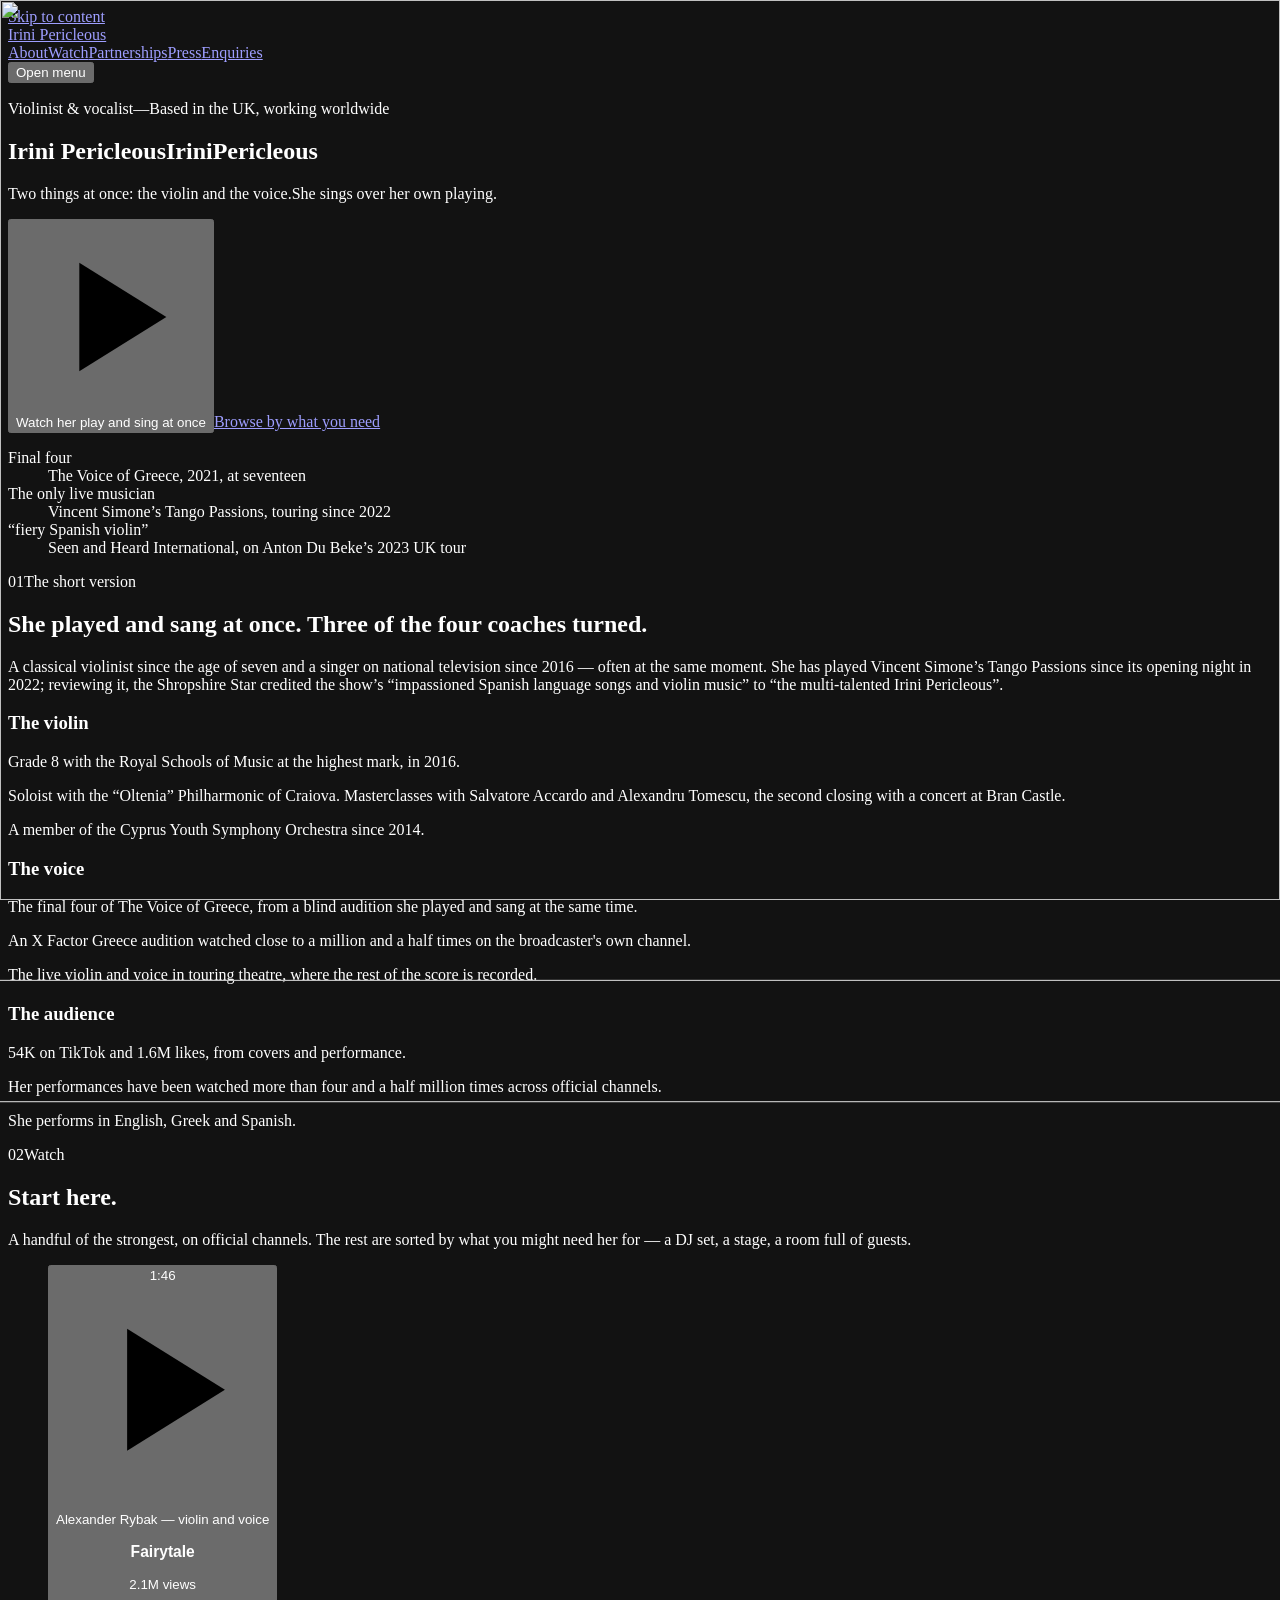
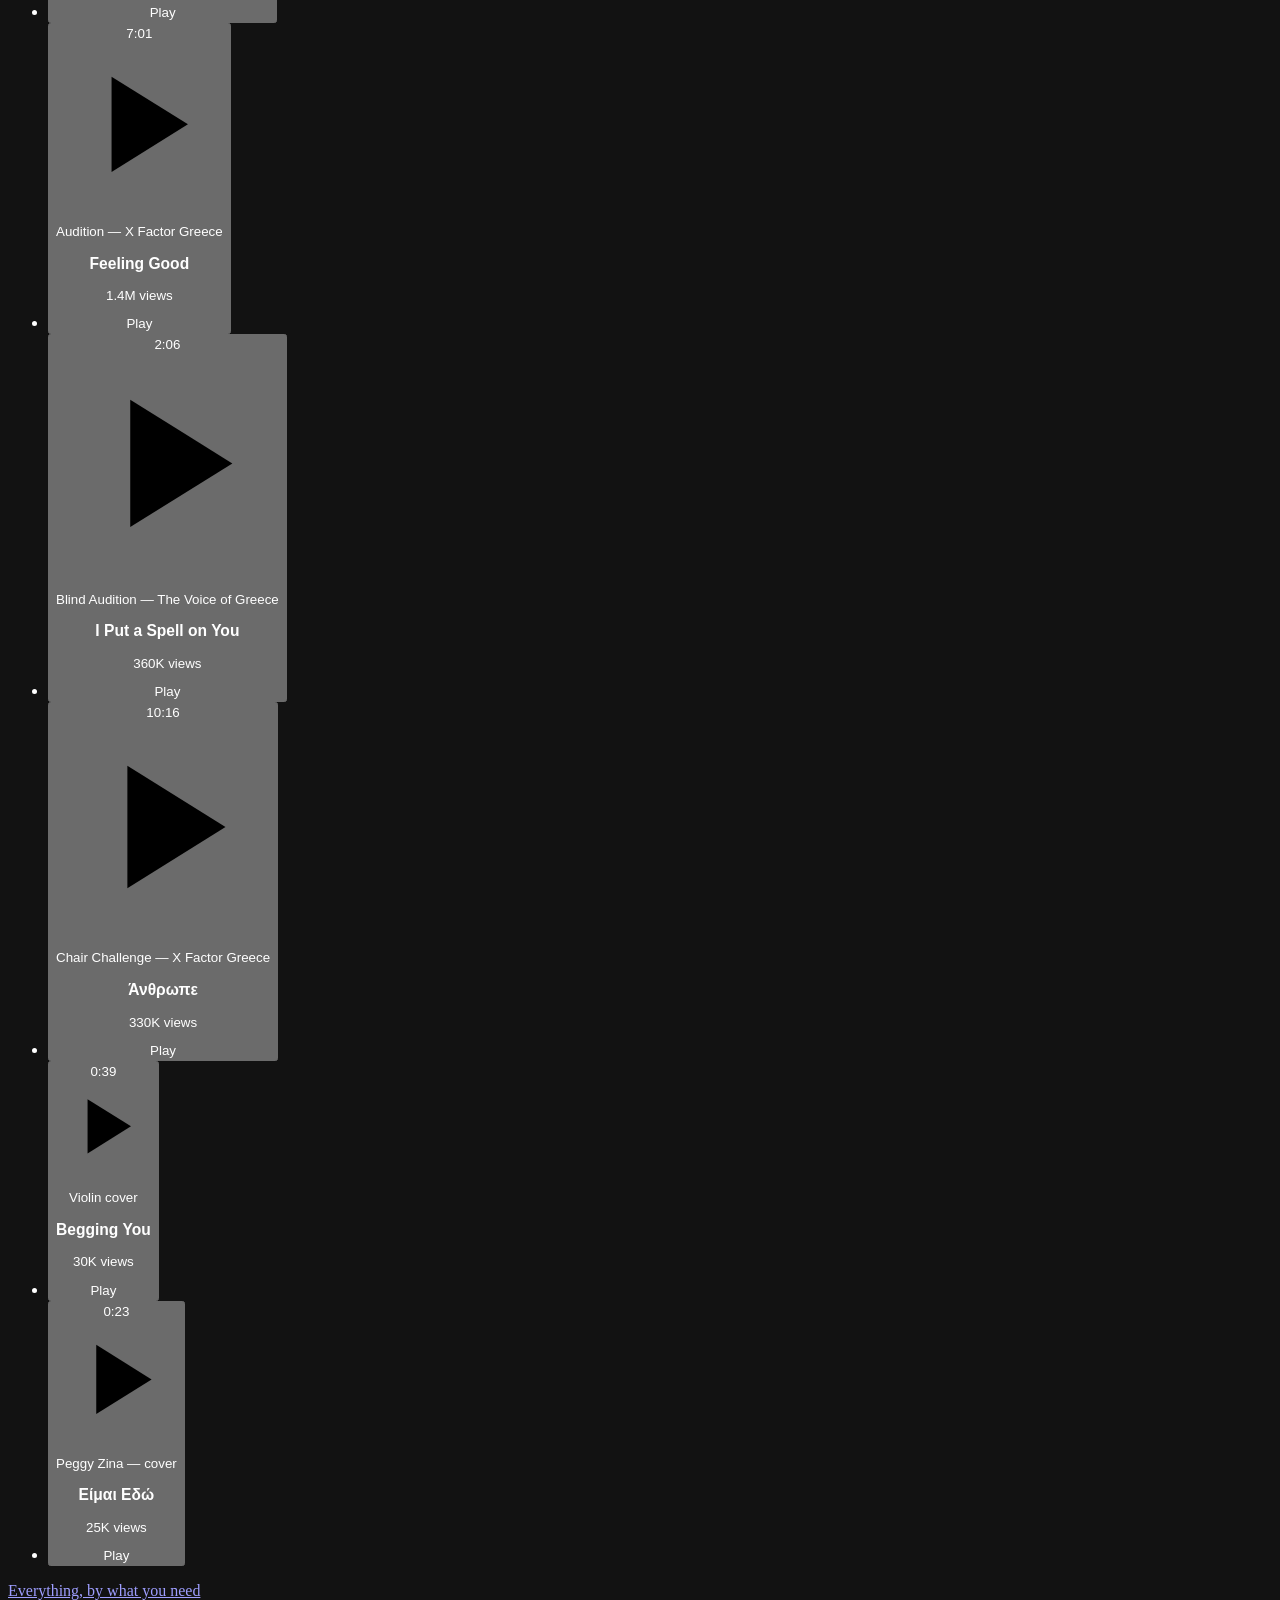
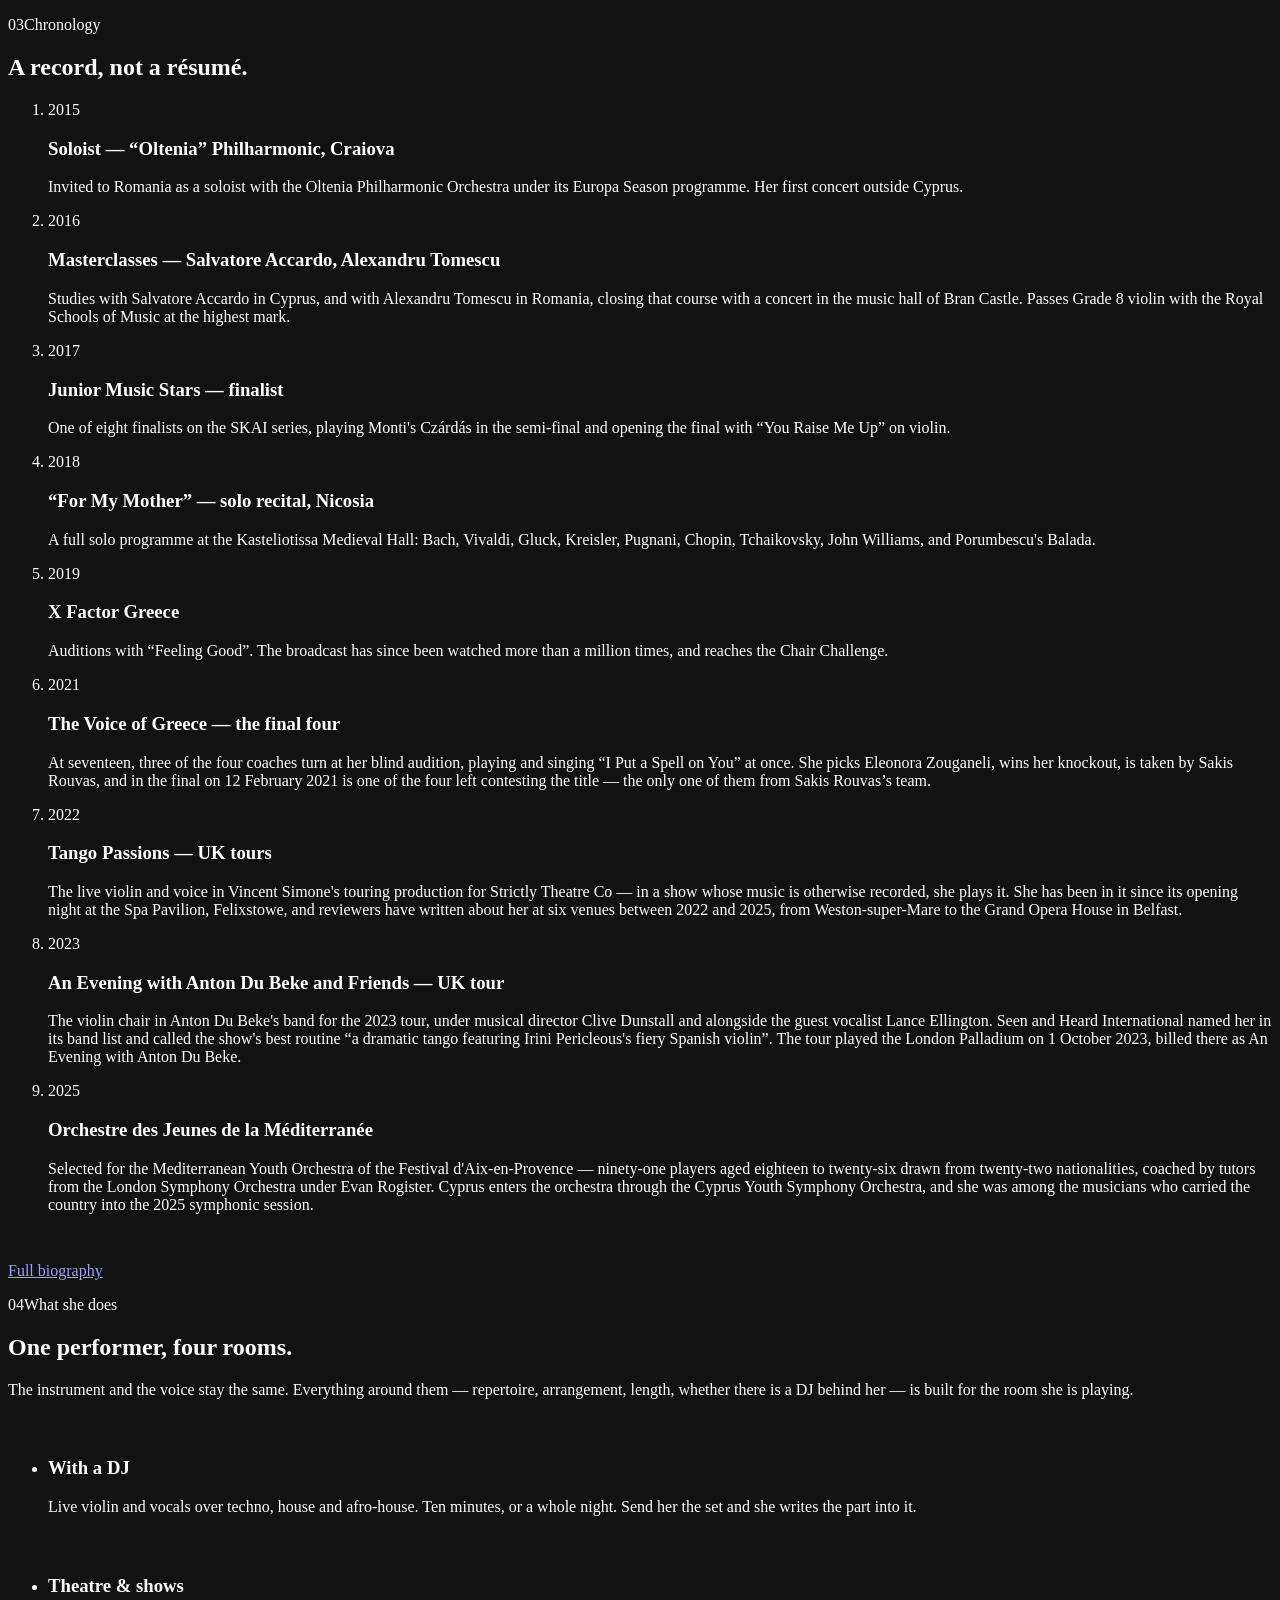
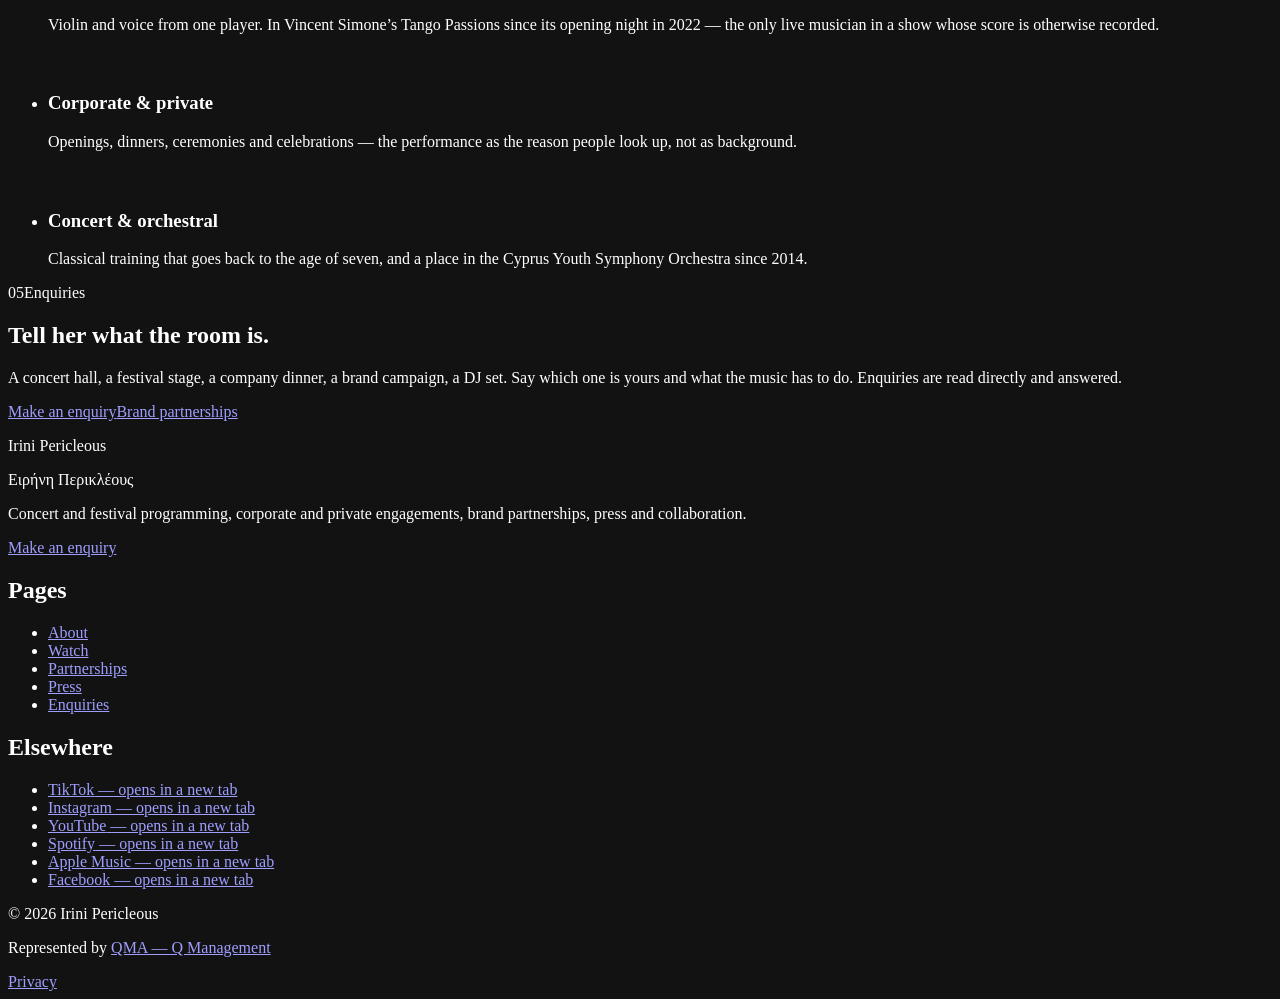
==== index.html @ a1aaa0e5 "Design pass, phase one: measure, contrast, tracking, CTA Taken from an analysis of giuliacello.com —" ====
<!DOCTYPE html><html lang="en" class="bodoni_moda_b104772c-module__TjoZVa__variable noto_serif_display_2ca1dd5f-module___fcEmG__variable inter_tight_18f05c97-module__JbQZ1a__variable no-js"><head><meta charSet="utf-8"/><meta name="viewport" content="width=device-width, initial-scale=1"/><link rel="preload" href="/irini-site/_next/static/media/8efc8f1d3487cb3e-s.p.0cdipm-rdm5tz.woff2" as="font" crossorigin="" type="font/woff2"/><link rel="preload" href="/irini-site/_next/static/media/ab57efd000576a30-s.p.3fofz6dws3mg0.woff2" as="font" crossorigin="" type="font/woff2"/><link rel="preload" href="/irini-site/_next/static/media/c21a2eca08f35f4a-s.p.3y6ss_-mpz4a6.woff2" as="font" crossorigin="" type="font/woff2"/><link rel="preload" href="/irini-site/_next/static/media/f6752bd2263820da-s.p.3hqxvms4e79hg.woff2" as="font" crossorigin="" type="font/woff2"/><link rel="preload" as="image" href="/irini-site/stills/o7j2KUuazk4-lg.webp"/><link rel="stylesheet" href="/irini-site/_next/static/chunks/0ohpjm70owko4.css" data-precedence="next"/><link rel="preload" as="script" fetchPriority="low" href="/irini-site/_next/static/chunks/3s6nzrbk-8mnv.js"/><script src="/irini-site/_next/static/chunks/2mmpezlrfmbu5.js" async=""></script><script src="/irini-site/_next/static/chunks/1j_9b-l0n6u-t.js" async=""></script><script src="/irini-site/_next/static/chunks/12xr0l0glc5x8.js" async=""></script><script src="/irini-site/_next/static/chunks/turbopack-01ugani0lwb0j.js" async=""></script><script src="/irini-site/_next/static/chunks/1ln9_-dkt3232.js" async=""></script><script src="/irini-site/_next/static/chunks/3fntmmi971322.js" async=""></script><script src="/irini-site/_next/static/chunks/0ghr82orhpsv7.js" async=""></script><meta name="theme-color" content="#0c0b0a"/><meta name="color-scheme" content="dark"/><title>Irini Pericleous — Violinist and vocalist</title><meta name="description" content="Cypriot violinist and vocalist, based in the UK. She plays and sings at the same time: three of the four coaches turned on it at The Voice of Greece. Since 2022, the only live musician in Vincent Simone’s Tango Passions, a show whose score is otherwise recorded."/><meta name="application-name" content="Irini Pericleous"/><meta name="author" content="Irini Pericleous"/><meta name="keywords" content="Irini Pericleous,Ειρήνη Περικλέους,Eirini Pericleous,Irini Perikleous,violinist,singer,Cyprus,The Voice of Greece,crossover violinist,booking"/><meta name="creator" content="Irini Pericleous"/><meta name="robots" content="noindex, nofollow, nocache"/><link rel="canonical" href="https://andy-arrow.github.io/irini-site/"/><meta name="format-detection" content="telephone=no, address=no, email=no"/><meta property="og:title" content="Irini Pericleous — Violinist and vocalist"/><meta property="og:description" content="Cypriot violinist and vocalist, based in the UK. She plays and sings at the same time: three of the four coaches turned on it at The Voice of Greece. Since 2022, the only live musician in Vincent Simone’s Tango Passions, a show whose score is otherwise recorded."/><meta property="og:url" content="https://andy-arrow.github.io/irini-site/"/><meta property="og:site_name" content="Irini Pericleous"/><meta property="og:locale" content="en_GB"/><meta property="og:image" content="https://andy-arrow.github.io/irini-site/opengraph-image?03de4440b838c66b"/><meta property="og:image:type" content="image/png"/><meta property="og:image:width" content="1200"/><meta property="og:image:height" content="630"/><meta property="og:image:alt" content="Irini Pericleous — violinist and vocalist"/><meta property="og:type" content="profile"/><meta name="twitter:card" content="summary_large_image"/><meta name="twitter:title" content="Irini Pericleous — Violinist and vocalist"/><meta name="twitter:description" content="Cypriot violinist and vocalist, based in the UK. She plays and sings at the same time: three of the four coaches turned on it at The Voice of Greece. Since 2022, the only live musician in Vincent Simone’s Tango Passions, a show whose score is otherwise recorded."/><meta name="twitter:image" content="https://andy-arrow.github.io/irini-site/opengraph-image?03de4440b838c66b"/><meta name="twitter:image:alt" content="Irini Pericleous — violinist and vocalist"/><meta name="twitter:image:type" content="image/png"/><meta name="twitter:image:width" content="1200"/><meta name="twitter:image:height" content="630"/><link rel="icon" href="/irini-site/icon" type="image/png" sizes="64x64"/><meta name="next-size-adjust" content=""/><link rel="preconnect" href="https://i.ytimg.com"/><link rel="dns-prefetch" href="https://www.youtube-nocookie.com"/><script>document.documentElement.classList.remove('no-js')</script><script src="/irini-site/_next/static/chunks/0cz1d0mv5g_q7.js" noModule=""></script></head><body><div hidden=""><!--$--><!--/$--></div><a class="skip-link" href="#main">Skip to content</a><header class="fixed inset-x-0 top-0 z-50 transition-colors duration-500 bg-transparent" style="border-bottom:1px solid transparent"><div class="shell flex h-[4.5rem] items-center justify-between gap-6 md:h-[5.25rem]"><a class="tap link-draw shrink-0 text-[0.9375rem] font-medium tracking-[0.2em] uppercase md:text-base" aria-label="Irini Pericleous — home" href="/irini-site/">Irini Pericleous</a><nav aria-label="Primary" class="hidden items-center gap-9 lg:flex"><a class="link-draw meta transition-colors duration-300 hover:text-[var(--color-bone)] " href="/irini-site/about/">About</a><a class="link-draw meta transition-colors duration-300 hover:text-[var(--color-bone)] " href="/irini-site/watch/">Watch</a><a class="link-draw meta transition-colors duration-300 hover:text-[var(--color-bone)] " href="/irini-site/partnerships/">Partnerships</a><a class="link-draw meta transition-colors duration-300 hover:text-[var(--color-bone)] " href="/irini-site/press/">Press</a><a class="btn btn-primary !min-h-[2.75rem] !py-3" href="/irini-site/enquiries/">Enquiries</a></nav><button type="button" aria-expanded="false" aria-controls="mobile-menu" class="relative z-50 -mr-2 flex h-12 w-12 items-center justify-center lg:hidden"><span class="sr-only">Open menu</span><span aria-hidden="true" class="relative block h-3 w-6"><span class="absolute left-0 block h-px w-full bg-[var(--color-bone)] transition-all duration-400" style="top:0;transform:none"></span><span class="absolute left-0 block h-px w-full bg-[var(--color-bone)] transition-all duration-400" style="bottom:0;transform:none"></span></span></button></div><div id="mobile-menu" hidden="" class="fixed inset-0 top-0 z-40 flex flex-col bg-[var(--color-ink)] lg:hidden"><div class="h-[4.5rem] shrink-0"></div><nav aria-label="Primary" class="shell flex-1 overflow-y-auto overscroll-contain pb-10"><ul><li style="border-top:1px solid var(--rule)"><a class="group flex items-baseline gap-4 py-5" href="/irini-site/about/"><span class="meta tnum w-6 shrink-0">01</span><span class="flex-1"><span class="display display-md block">About</span><span class="meta mt-1.5 block normal-case tracking-[0.05em]">Biography and chronology</span></span></a></li><li style="border-top:1px solid var(--rule)"><a class="group flex items-baseline gap-4 py-5" href="/irini-site/watch/"><span class="meta tnum w-6 shrink-0">02</span><span class="flex-1"><span class="display display-md block">Watch</span><span class="meta mt-1.5 block normal-case tracking-[0.05em]">Performances, by what you need</span></span></a></li><li style="border-top:1px solid var(--rule)"><a class="group flex items-baseline gap-4 py-5" href="/irini-site/partnerships/"><span class="meta tnum w-6 shrink-0">03</span><span class="flex-1"><span class="display display-md block">Partnerships</span><span class="meta mt-1.5 block normal-case tracking-[0.05em]">Brands and campaigns</span></span></a></li><li style="border-top:1px solid var(--rule)"><a class="group flex items-baseline gap-4 py-5" href="/irini-site/press/"><span class="meta tnum w-6 shrink-0">04</span><span class="flex-1"><span class="display display-md block">Press</span><span class="meta mt-1.5 block normal-case tracking-[0.05em]">Press kit and biographies</span></span></a></li></ul><a class="btn btn-primary mt-9 w-full" href="/irini-site/enquiries/">Enquiries</a></nav></div></header><main id="main" class="relative z-[2]"><section class="relative flex min-h-[88svh] flex-col overflow-hidden pt-28 pb-10 md:min-h-[96svh] md:pt-32 md:pb-14"><div aria-hidden="true" class="absolute inset-0"><div class="absolute inset-0"><img alt="" decoding="async" data-nimg="fill" class="object-cover" style="position:absolute;height:100%;width:100%;left:0;top:0;right:0;bottom:0;object-position:68% 34%;color:transparent;transform:scale(1.18)" src="/irini-site/stills/o7j2KUuazk4-lg.webp"/></div><span class="absolute inset-0 bg-[linear-gradient(to_top,var(--color-ink)_2%,rgba(12,11,10,.72)_38%,rgba(12,11,10,.55)_100%)]"></span><span class="absolute inset-0 bg-[radial-gradient(120%_80%_at_20%_10%,rgba(140,34,51,.28)_0%,transparent_60%)]"></span></div><div class="shell relative"><p class="meta enter flex flex-col gap-y-1 xs:flex-row xs:items-baseline xs:gap-x-3 xs:gap-y-0" style="--d:80ms"><span>Violinist &amp; vocalist</span><span aria-hidden="true" class="hidden xs:inline">—</span><span>Based in the UK, working worldwide</span></p></div><div class="shell relative mt-auto pt-16 md:pt-20"><h1 class="display display-xl"><span class="sr-only">Irini Pericleous</span><span aria-hidden="true" class="block overflow-hidden"><span class="wipe" style="--d:180ms">Irini</span></span><span aria-hidden="true" class="block overflow-hidden"><span class="wipe" style="--d:300ms">Pericleous</span></span></h1><p class="lede enter mt-10 max-w-[32rem] text-[var(--color-bone)] md:mt-11" style="--d:620ms"><span class="block text-balance">Two things at once: the violin and the voice.</span><span class="block text-balance">She sings over her own playing.</span></p><div class="enter mt-9 flex flex-col gap-3 sm:flex-row sm:items-center md:mt-11" style="--d:740ms"><button type="button" class="btn btn-primary"><svg viewBox="0 0 24 24" aria-hidden="true" class="h-3 w-3 fill-current"><path d="M8 5.14v13.72L19 12z"></path></svg>Watch her play and sing at once</button><a class="btn btn-ghost" href="/irini-site/watch/">Browse by what you need</a></div><div class="enter mt-14 md:mt-20" style="--d:880ms"><span aria-hidden="true" class="rule-anim block h-px w-full bg-[var(--rule-strong)]" style="--d:900ms"></span><dl class="mt-5 grid grid-cols-1 gap-x-10 gap-y-4 sm:grid-cols-3"><div class="flex items-baseline gap-3 sm:block"><dt class="text-[0.9375rem] font-medium text-[var(--color-bone)] sm:text-base">Final four</dt><dd class="meta sm:mt-1.5">The Voice of Greece, 2021, at seventeen</dd></div><div class="flex items-baseline gap-3 sm:block"><dt class="text-[0.9375rem] font-medium text-[var(--color-bone)] sm:text-base">The only live musician</dt><dd class="meta sm:mt-1.5">Vincent Simone’s Tango Passions, touring since 2022</dd></div><div class="flex items-baseline gap-3 sm:block"><dt class="text-[0.9375rem] font-medium text-[var(--color-bone)] sm:text-base">“fiery Spanish violin”</dt><dd class="meta sm:mt-1.5">Seen and Heard International, on Anton Du Beke’s 2023 UK tour</dd></div></dl></div></div></section><section id="who" class="section rule-top " aria-labelledby="who-heading"><div class="shell"><div class="rail"><div class="mb-8 flex items-baseline gap-4 lg:sticky lg:top-32 lg:mb-0 lg:h-fit lg:flex-col lg:items-start lg:gap-3" data-reveal="true"><span class="meta tnum">01</span><span class="meta meta-bright">The short version</span></div><div class="min-w-0"><h2 id="who-heading" class="display display-lg max-w-[22ch]" data-reveal="true">She played and sang at once. Three of the four coaches turned.</h2><p class="lede mt-9 md:mt-11" data-reveal="true" style="--d:80ms">A classical violinist since the age of seven and a singer on national television since 2016 — often at the same moment. She has played Vincent Simone’s Tango Passions since its opening night in 2022; reviewing it, the Shropshire Star credited the show’s “impassioned Spanish language songs and violin music” to “the multi-talented Irini Pericleous”.</p><div class="mt-16 grid gap-12 md:mt-20 md:grid-cols-3 md:gap-10"><div data-reveal="true" style="--d:0ms"><h3 class="meta meta-bright pb-4" style="border-bottom:1px solid var(--rule)">The violin</h3><div class="prose-body mt-5 space-y-4 text-[0.9375rem]"><p>Grade 8 with the Royal Schools of Music at the highest mark, in 2016.</p><p>Soloist with the “Oltenia” Philharmonic of Craiova. Masterclasses with Salvatore Accardo and Alexandru Tomescu, the second closing with a concert at Bran Castle.</p><p>A member of the Cyprus Youth Symphony Orchestra since 2014.</p></div></div><div data-reveal="true" style="--d:110ms"><h3 class="meta meta-bright pb-4" style="border-bottom:1px solid var(--rule)">The voice</h3><div class="prose-body mt-5 space-y-4 text-[0.9375rem]"><p>The final four of The Voice of Greece, from a blind audition she played and sang at the same time.</p><p>An X Factor Greece audition watched close to a million and a half times on the broadcaster&#x27;s own channel.</p><p>The live violin and voice in touring theatre, where the rest of the score is recorded.</p></div></div><div data-reveal="true" style="--d:220ms"><h3 class="meta meta-bright pb-4" style="border-bottom:1px solid var(--rule)">The audience</h3><div class="prose-body mt-5 space-y-4 text-[0.9375rem]"><p>54K on TikTok and 1.6M likes, from covers and performance.</p><p>Her performances have been watched more than four and a half million times across official channels.</p><p>She performs in English, Greek and Spanish.</p></div></div></div></div></div></div></section><section id="watch" class="section rule-top " aria-labelledby="watch-heading"><div class="shell"><div class="rail"><div class="mb-8 flex items-baseline gap-4 lg:sticky lg:top-32 lg:mb-0 lg:h-fit lg:flex-col lg:items-start lg:gap-3" data-reveal="true"><span class="meta tnum">02</span><span class="meta meta-bright">Watch</span></div><div class="min-w-0"><h2 id="watch-heading" class="display display-lg max-w-[16ch]" data-reveal="true">Start here.</h2><p class="lede mt-9 md:mt-11" data-reveal="true">A handful of the strongest, on official channels. The rest are sorted by what you might need her for — a DJ set, a stage, a room full of guests.</p></div></div><div class="mt-12 md:mt-16"><ul class="grid grid-cols-2 gap-x-3 gap-y-8 sm:grid-cols-2 md:gap-x-5 lg:grid-cols-3 2xl:grid-cols-4"><li class="" data-reveal="true" style="--d:0ms"><button type="button" class="group block w-full text-left"><div class="relative aspect-video w-full overflow-hidden bg-[var(--color-ink-raised)]" style="border:1px solid var(--rule)"><img alt="" loading="lazy" decoding="async" data-nimg="fill" class="object-cover transition-transform duration-[900ms] ease-[var(--ease-out-expo)] group-hover:scale-[1.04]" style="position:absolute;height:100%;width:100%;left:0;top:0;right:0;bottom:0;color:transparent" src="/irini-site/stills/80NtgOtpzuQ-sm.webp"/><span aria-hidden="true" class="absolute inset-0 bg-[linear-gradient(to_top,rgba(12,11,10,.6)_0%,rgba(12,11,10,0)_45%)] transition-opacity duration-700 group-hover:opacity-70"></span><span aria-hidden="true" class="meta tnum absolute bottom-2 right-2.5 !text-[var(--color-bone)] opacity-75">1:46</span><span aria-hidden="true" class="absolute left-1/2 top-1/2 flex -translate-x-1/2 -translate-y-1/2 items-center justify-center rounded-full border border-[color-mix(in_oklab,var(--color-bone)_50%,transparent)] backdrop-blur-[2px] opacity-0 transition-all duration-500 ease-[var(--ease-out-expo)] group-hover:opacity-100 group-focus-visible:opacity-100 group-hover:bg-[var(--color-bone)] h-12 w-12"><svg viewBox="0 0 24 24" class="ml-[0.15em] fill-[var(--color-bone)] transition-colors duration-500 group-hover:fill-[var(--color-ink)] h-3.5 w-3.5"><path d="M8 5.14v13.72L19 12z"></path></svg></span></div><p class="meta mt-3 truncate">Alexander Rybak — violin and voice</p><h3 class="display mt-1.5 text-[1.0625rem] leading-tight">Fairytale</h3><p class="meta mt-1.5">2.1M<!-- --> views</p><span class="sr-only">Play</span></button></li><li class="col-span-2" data-reveal="true" style="--d:70ms"><button type="button" class="group block w-full text-left"><div class="relative aspect-video w-full overflow-hidden bg-[var(--color-ink-raised)]" style="border:1px solid var(--rule)"><img alt="" loading="lazy" decoding="async" data-nimg="fill" class="object-cover transition-transform duration-[900ms] ease-[var(--ease-out-expo)] group-hover:scale-[1.04]" style="position:absolute;height:100%;width:100%;left:0;top:0;right:0;bottom:0;color:transparent" src="/irini-site/stills/o7j2KUuazk4-lg.webp"/><span aria-hidden="true" class="absolute inset-0 bg-[linear-gradient(to_top,rgba(12,11,10,.6)_0%,rgba(12,11,10,0)_45%)] transition-opacity duration-700 group-hover:opacity-70"></span><span aria-hidden="true" class="meta tnum absolute bottom-2 right-2.5 !text-[var(--color-bone)] opacity-75">7:01</span><span aria-hidden="true" class="absolute left-1/2 top-1/2 flex -translate-x-1/2 -translate-y-1/2 items-center justify-center rounded-full border border-[color-mix(in_oklab,var(--color-bone)_50%,transparent)] backdrop-blur-[2px] opacity-0 transition-all duration-500 ease-[var(--ease-out-expo)] group-hover:opacity-100 group-focus-visible:opacity-100 group-hover:bg-[var(--color-bone)] h-16 w-16"><svg viewBox="0 0 24 24" class="ml-[0.15em] fill-[var(--color-bone)] transition-colors duration-500 group-hover:fill-[var(--color-ink)] h-5 w-5"><path d="M8 5.14v13.72L19 12z"></path></svg></span></div><p class="meta mt-3 truncate">Audition — X Factor Greece</p><h3 class="display mt-1.5 display-md">Feeling Good</h3><p class="meta mt-1.5">1.4M<!-- --> views</p><span class="sr-only">Play</span></button></li><li class="" data-reveal="true" style="--d:140ms"><button type="button" class="group block w-full text-left"><div class="relative aspect-video w-full overflow-hidden bg-[var(--color-ink-raised)]" style="border:1px solid var(--rule)"><img alt="" loading="lazy" decoding="async" data-nimg="fill" class="object-cover transition-transform duration-[900ms] ease-[var(--ease-out-expo)] group-hover:scale-[1.04]" style="position:absolute;height:100%;width:100%;left:0;top:0;right:0;bottom:0;color:transparent" src="/irini-site/stills/MWvwTp9tjKk-sm.webp"/><span aria-hidden="true" class="absolute inset-0 bg-[linear-gradient(to_top,rgba(12,11,10,.6)_0%,rgba(12,11,10,0)_45%)] transition-opacity duration-700 group-hover:opacity-70"></span><span aria-hidden="true" class="meta tnum absolute bottom-2 right-2.5 !text-[var(--color-bone)] opacity-75">2:06</span><span aria-hidden="true" class="absolute left-1/2 top-1/2 flex -translate-x-1/2 -translate-y-1/2 items-center justify-center rounded-full border border-[color-mix(in_oklab,var(--color-bone)_50%,transparent)] backdrop-blur-[2px] opacity-0 transition-all duration-500 ease-[var(--ease-out-expo)] group-hover:opacity-100 group-focus-visible:opacity-100 group-hover:bg-[var(--color-bone)] h-12 w-12"><svg viewBox="0 0 24 24" class="ml-[0.15em] fill-[var(--color-bone)] transition-colors duration-500 group-hover:fill-[var(--color-ink)] h-3.5 w-3.5"><path d="M8 5.14v13.72L19 12z"></path></svg></span></div><p class="meta mt-3 truncate">Blind Audition — The Voice of Greece</p><h3 class="display mt-1.5 text-[1.0625rem] leading-tight">I Put a Spell on You</h3><p class="meta mt-1.5">360K<!-- --> views</p><span class="sr-only">Play</span></button></li><li class="" data-reveal="true" style="--d:210ms"><button type="button" class="group block w-full text-left"><div class="relative aspect-video w-full overflow-hidden bg-[var(--color-ink-raised)]" style="border:1px solid var(--rule)"><img alt="" loading="lazy" decoding="async" data-nimg="fill" class="object-cover transition-transform duration-[900ms] ease-[var(--ease-out-expo)] group-hover:scale-[1.04]" style="position:absolute;height:100%;width:100%;left:0;top:0;right:0;bottom:0;color:transparent" src="/irini-site/stills/YZIVDQckf8U-sm.webp"/><span aria-hidden="true" class="absolute inset-0 bg-[linear-gradient(to_top,rgba(12,11,10,.6)_0%,rgba(12,11,10,0)_45%)] transition-opacity duration-700 group-hover:opacity-70"></span><span aria-hidden="true" class="meta tnum absolute bottom-2 right-2.5 !text-[var(--color-bone)] opacity-75">10:16</span><span aria-hidden="true" class="absolute left-1/2 top-1/2 flex -translate-x-1/2 -translate-y-1/2 items-center justify-center rounded-full border border-[color-mix(in_oklab,var(--color-bone)_50%,transparent)] backdrop-blur-[2px] opacity-0 transition-all duration-500 ease-[var(--ease-out-expo)] group-hover:opacity-100 group-focus-visible:opacity-100 group-hover:bg-[var(--color-bone)] h-12 w-12"><svg viewBox="0 0 24 24" class="ml-[0.15em] fill-[var(--color-bone)] transition-colors duration-500 group-hover:fill-[var(--color-ink)] h-3.5 w-3.5"><path d="M8 5.14v13.72L19 12z"></path></svg></span></div><p class="meta mt-3 truncate">Chair Challenge — X Factor Greece</p><h3 class="display mt-1.5 text-[1.0625rem] leading-tight" lang="el">Άνθρωπε</h3><p class="meta mt-1.5">330K<!-- --> views</p><span class="sr-only">Play</span></button></li><li class="" data-reveal="true" style="--d:0ms"><button type="button" class="group block w-full text-left"><div class="relative aspect-video w-full overflow-hidden bg-[var(--color-ink-raised)]" style="border:1px solid var(--rule)"><img alt="" loading="lazy" decoding="async" data-nimg="fill" class="object-cover transition-transform duration-[900ms] ease-[var(--ease-out-expo)] group-hover:scale-[1.04]" style="position:absolute;height:100%;width:100%;left:0;top:0;right:0;bottom:0;color:transparent" src="/irini-site/stills/dsOjGFArigw-sm.webp"/><span aria-hidden="true" class="absolute inset-0 bg-[linear-gradient(to_top,rgba(12,11,10,.6)_0%,rgba(12,11,10,0)_45%)] transition-opacity duration-700 group-hover:opacity-70"></span><span aria-hidden="true" class="meta tnum absolute bottom-2 right-2.5 !text-[var(--color-bone)] opacity-75">0:39</span><span aria-hidden="true" class="absolute left-1/2 top-1/2 flex -translate-x-1/2 -translate-y-1/2 items-center justify-center rounded-full border border-[color-mix(in_oklab,var(--color-bone)_50%,transparent)] backdrop-blur-[2px] opacity-0 transition-all duration-500 ease-[var(--ease-out-expo)] group-hover:opacity-100 group-focus-visible:opacity-100 group-hover:bg-[var(--color-bone)] h-12 w-12"><svg viewBox="0 0 24 24" class="ml-[0.15em] fill-[var(--color-bone)] transition-colors duration-500 group-hover:fill-[var(--color-ink)] h-3.5 w-3.5"><path d="M8 5.14v13.72L19 12z"></path></svg></span></div><p class="meta mt-3 truncate">Violin cover</p><h3 class="display mt-1.5 text-[1.0625rem] leading-tight">Begging You</h3><p class="meta mt-1.5">30K<!-- --> views</p><span class="sr-only">Play</span></button></li><li class="" data-reveal="true" style="--d:70ms"><button type="button" class="group block w-full text-left"><div class="relative aspect-video w-full overflow-hidden bg-[var(--color-ink-raised)]" style="border:1px solid var(--rule)"><img alt="" loading="lazy" decoding="async" data-nimg="fill" class="object-cover transition-transform duration-[900ms] ease-[var(--ease-out-expo)] group-hover:scale-[1.04]" style="position:absolute;height:100%;width:100%;left:0;top:0;right:0;bottom:0;color:transparent;transform:scale(1.45)" src="/irini-site/stills/iodll7kqgas-sm.webp"/><span aria-hidden="true" class="absolute inset-0 bg-[linear-gradient(to_top,rgba(12,11,10,.6)_0%,rgba(12,11,10,0)_45%)] transition-opacity duration-700 group-hover:opacity-70"></span><span aria-hidden="true" class="meta tnum absolute bottom-2 right-2.5 !text-[var(--color-bone)] opacity-75">0:23</span><span aria-hidden="true" class="absolute left-1/2 top-1/2 flex -translate-x-1/2 -translate-y-1/2 items-center justify-center rounded-full border border-[color-mix(in_oklab,var(--color-bone)_50%,transparent)] backdrop-blur-[2px] opacity-0 transition-all duration-500 ease-[var(--ease-out-expo)] group-hover:opacity-100 group-focus-visible:opacity-100 group-hover:bg-[var(--color-bone)] h-12 w-12"><svg viewBox="0 0 24 24" class="ml-[0.15em] fill-[var(--color-bone)] transition-colors duration-500 group-hover:fill-[var(--color-ink)] h-3.5 w-3.5"><path d="M8 5.14v13.72L19 12z"></path></svg></span></div><p class="meta mt-3 truncate">Peggy Zina — cover</p><h3 class="display mt-1.5 text-[1.0625rem] leading-tight" lang="el">Είμαι Εδώ</h3><p class="meta mt-1.5">25K<!-- --> views</p><span class="sr-only">Play</span></button></li></ul><p class="mt-14" data-reveal="true"><a class="btn btn-primary" href="/irini-site/watch/">Everything, by what you need</a></p></div></div></section><section id="chronology" class="section rule-top " aria-labelledby="chronology-heading"><div class="shell"><div class="rail"><div class="mb-8 flex items-baseline gap-4 lg:sticky lg:top-32 lg:mb-0 lg:h-fit lg:flex-col lg:items-start lg:gap-3" data-reveal="true"><span class="meta tnum">03</span><span class="meta meta-bright">Chronology</span></div><div class="min-w-0"><h2 id="chronology-heading" class="display display-lg max-w-[15ch]" data-reveal="true">A record, not a résumé.</h2><ol class="mt-12 md:mt-16"><li data-reveal="true" style="border-top:1px solid var(--rule);--d:0ms"><div class="grid gap-2 py-6 md:grid-cols-[7rem_minmax(0,1fr)] md:gap-8 md:py-8"><p class="meta tnum meta-bright md:pt-1.5">2015</p><div><h3 class="display display-md">Soloist — “Oltenia” Philharmonic, Craiova</h3><p class="prose-body mt-4 max-w-[44rem] text-[0.9375rem]">Invited to Romania as a soloist with the Oltenia Philharmonic Orchestra under its Europa Season programme. Her first concert outside Cyprus.</p></div></div></li><li data-reveal="true" style="border-top:1px solid var(--rule);--d:60ms"><div class="grid gap-2 py-6 md:grid-cols-[7rem_minmax(0,1fr)] md:gap-8 md:py-8"><p class="meta tnum meta-bright md:pt-1.5">2016</p><div><h3 class="display display-md">Masterclasses — Salvatore Accardo, Alexandru Tomescu</h3><p class="prose-body mt-4 max-w-[44rem] text-[0.9375rem]">Studies with Salvatore Accardo in Cyprus, and with Alexandru Tomescu in Romania, closing that course with a concert in the music hall of Bran Castle. Passes Grade 8 violin with the Royal Schools of Music at the highest mark.</p></div></div></li><li data-reveal="true" style="border-top:1px solid var(--rule);--d:120ms"><div class="grid gap-2 py-6 md:grid-cols-[7rem_minmax(0,1fr)] md:gap-8 md:py-8"><p class="meta tnum meta-bright md:pt-1.5">2017</p><div><h3 class="display display-md">Junior Music Stars — finalist</h3><p class="prose-body mt-4 max-w-[44rem] text-[0.9375rem]">One of eight finalists on the SKAI series, playing Monti&#x27;s Czárdás in the semi-final and opening the final with “You Raise Me Up” on violin.</p></div></div></li><li data-reveal="true" style="border-top:1px solid var(--rule);--d:180ms"><div class="grid gap-2 py-6 md:grid-cols-[7rem_minmax(0,1fr)] md:gap-8 md:py-8"><p class="meta tnum meta-bright md:pt-1.5">2018</p><div><h3 class="display display-md">“For My Mother” — solo recital, Nicosia</h3><p class="prose-body mt-4 max-w-[44rem] text-[0.9375rem]">A full solo programme at the Kasteliotissa Medieval Hall: Bach, Vivaldi, Gluck, Kreisler, Pugnani, Chopin, Tchaikovsky, John Williams, and Porumbescu&#x27;s Balada.</p></div></div></li><li data-reveal="true" style="border-top:1px solid var(--rule);--d:240ms"><div class="grid gap-2 py-6 md:grid-cols-[7rem_minmax(0,1fr)] md:gap-8 md:py-8"><p class="meta tnum meta-bright md:pt-1.5">2019</p><div><h3 class="display display-md">X Factor Greece</h3><p class="prose-body mt-4 max-w-[44rem] text-[0.9375rem]">Auditions with “Feeling Good”. The broadcast has since been watched more than a million times, and reaches the Chair Challenge.</p></div></div></li><li data-reveal="true" style="border-top:1px solid var(--rule);--d:300ms"><div class="grid gap-2 py-6 md:grid-cols-[7rem_minmax(0,1fr)] md:gap-8 md:py-8"><p class="meta tnum meta-bright md:pt-1.5">2021</p><div><h3 class="display display-md">The Voice of Greece — the final four</h3><p class="prose-body mt-4 max-w-[44rem] text-[0.9375rem]">At seventeen, three of the four coaches turn at her blind audition, playing and singing “I Put a Spell on You” at once. She picks Eleonora Zouganeli, wins her knockout, is taken by Sakis Rouvas, and in the final on 12 February 2021 is one of the four left contesting the title — the only one of them from Sakis Rouvas’s team.</p></div></div></li><li data-reveal="true" style="border-top:1px solid var(--rule);--d:360ms"><div class="grid gap-2 py-6 md:grid-cols-[7rem_minmax(0,1fr)] md:gap-8 md:py-8"><p class="meta tnum meta-bright md:pt-1.5">2022</p><div><h3 class="display display-md">Tango Passions — UK tours</h3><p class="prose-body mt-4 max-w-[44rem] text-[0.9375rem]">The live violin and voice in Vincent Simone&#x27;s touring production for Strictly Theatre Co — in a show whose music is otherwise recorded, she plays it. She has been in it since its opening night at the Spa Pavilion, Felixstowe, and reviewers have written about her at six venues between 2022 and 2025, from Weston-super-Mare to the Grand Opera House in Belfast.</p></div></div></li><li data-reveal="true" style="border-top:1px solid var(--rule);--d:420ms"><div class="grid gap-2 py-6 md:grid-cols-[7rem_minmax(0,1fr)] md:gap-8 md:py-8"><p class="meta tnum meta-bright md:pt-1.5">2023</p><div><h3 class="display display-md">An Evening with Anton Du Beke and Friends — UK tour</h3><p class="prose-body mt-4 max-w-[44rem] text-[0.9375rem]">The violin chair in Anton Du Beke&#x27;s band for the 2023 tour, under musical director Clive Dunstall and alongside the guest vocalist Lance Ellington. Seen and Heard International named her in its band list and called the show&#x27;s best routine “a dramatic tango featuring Irini Pericleous&#x27;s fiery Spanish violin”. The tour played the London Palladium on 1 October 2023, billed there as An Evening with Anton Du Beke.</p></div></div></li><li data-reveal="true" style="border-top:1px solid var(--rule);--d:480ms"><div class="grid gap-2 py-6 md:grid-cols-[7rem_minmax(0,1fr)] md:gap-8 md:py-8"><p class="meta tnum meta-bright md:pt-1.5">2025</p><div><h3 class="display display-md">Orchestre des Jeunes de la Méditerranée</h3><p class="prose-body mt-4 max-w-[44rem] text-[0.9375rem]">Selected for the Mediterranean Youth Orchestra of the Festival d&#x27;Aix-en-Provence — ninety-one players aged eighteen to twenty-six drawn from twenty-two nationalities, coached by tutors from the London Symphony Orchestra under Evan Rogister. Cyprus enters the orchestra through the Cyprus Youth Symphony Orchestra, and she was among the musicians who carried the country into the 2025 symphonic session.</p></div></div></li></ol><p class="mt-12" data-reveal="true" style="border-top:1px solid var(--rule);padding-top:2rem"><a class="btn btn-ghost" href="/irini-site/about/">Full biography</a></p></div></div></div></section><section id="offer" class="section rule-top " aria-labelledby="offer-heading"><div class="shell"><div class="rail"><div class="mb-8 flex items-baseline gap-4 lg:sticky lg:top-32 lg:mb-0 lg:h-fit lg:flex-col lg:items-start lg:gap-3" data-reveal="true"><span class="meta tnum">04</span><span class="meta meta-bright">What she does</span></div><div class="min-w-0"><h2 id="offer-heading" class="display display-lg max-w-[15ch]" data-reveal="true">One performer, four rooms.</h2><p class="lede mt-9 md:mt-11" data-reveal="true">The instrument and the voice stay the same. Everything around them — repertoire, arrangement, length, whether there is a DJ behind her — is built for the room she is playing.</p></div></div><div class="mt-12 md:mt-16"><ul class="grid gap-x-10 gap-y-10 md:grid-cols-2 lg:grid-cols-4"><li data-reveal="true" style="border-top:1px solid var(--rule);padding-top:1.5rem;--d:0ms"><h3 class="display display-md">With a DJ</h3><p class="prose-body mt-4 text-[0.9375rem]">Live violin and vocals over techno, house and afro-house. Ten minutes, or a whole night. Send her the set and she writes the part into it.</p></li><li data-reveal="true" style="border-top:1px solid var(--rule);padding-top:1.5rem;--d:80ms"><h3 class="display display-md">Theatre &amp; shows</h3><p class="prose-body mt-4 text-[0.9375rem]">Violin and voice from one player. In Vincent Simone’s Tango Passions since its opening night in 2022 — the only live musician in a show whose score is otherwise recorded.</p></li><li data-reveal="true" style="border-top:1px solid var(--rule);padding-top:1.5rem;--d:160ms"><h3 class="display display-md">Corporate &amp; private</h3><p class="prose-body mt-4 text-[0.9375rem]">Openings, dinners, ceremonies and celebrations — the performance as the reason people look up, not as background.</p></li><li data-reveal="true" style="border-top:1px solid var(--rule);padding-top:1.5rem;--d:240ms"><h3 class="display display-md">Concert &amp; orchestral</h3><p class="prose-body mt-4 text-[0.9375rem]">Classical training that goes back to the age of seven, and a place in the Cyprus Youth Symphony Orchestra since 2014.</p></li></ul></div></div></section><section id="enquiries" class="section rule-top pb-24 md:pb-32" aria-labelledby="enquiries-heading"><div class="shell"><div class="rail"><div class="mb-8 flex items-baseline gap-4 lg:sticky lg:top-32 lg:mb-0 lg:h-fit lg:flex-col lg:items-start lg:gap-3" data-reveal="true"><span class="meta tnum">05</span><span class="meta meta-bright">Enquiries</span></div><div class="min-w-0"><h2 id="enquiries-heading" class="display display-lg max-w-[16ch]" data-reveal="true">Tell her what the room is.</h2><p class="lede mt-9 md:mt-11" data-reveal="true">A concert hall, a festival stage, a company dinner, a brand campaign, a DJ set. Say which one is yours and what the music has to do. Enquiries are read directly and answered.</p><div class="mt-10 flex flex-col gap-3 sm:flex-row" data-reveal="true"><a class="btn btn-primary" href="/irini-site/enquiries/">Make an enquiry</a><a class="btn btn-ghost" href="/irini-site/partnerships/">Brand partnerships</a></div></div></div></div></section><!--$--><!--/$--></main><footer class="relative z-[2] rule-top"><div class="shell py-16 md:py-24"><div class="grid gap-14 lg:grid-cols-[minmax(0,1.4fr)_minmax(0,1fr)_minmax(0,1fr)] lg:gap-16"><div><p class="display display-md">Irini Pericleous</p><p class="meta meta-bright mt-3" lang="el" aria-label="Irini Pericleous, in Greek">Ειρήνη Περικλέους</p><p class="prose-body mt-6 text-[0.9375rem]">Concert and festival programming, corporate and private engagements, brand partnerships, press and collaboration.</p><a class="btn btn-primary mt-7" href="/irini-site/enquiries/">Make an enquiry</a></div><nav aria-label="Footer"><h2 class="meta">Pages</h2><ul class="mt-3"><li><a class="tap link-draw text-[0.9375rem]" href="/irini-site/about/">About</a></li><li><a class="tap link-draw text-[0.9375rem]" href="/irini-site/watch/">Watch</a></li><li><a class="tap link-draw text-[0.9375rem]" href="/irini-site/partnerships/">Partnerships</a></li><li><a class="tap link-draw text-[0.9375rem]" href="/irini-site/press/">Press</a></li><li><a class="tap link-draw text-[0.9375rem]" href="/irini-site/enquiries/">Enquiries</a></li></ul></nav><div><h2 class="meta">Elsewhere</h2><ul class="mt-3"><li><a href="https://www.tiktok.com/@irini_pericleousxx" target="_blank" rel="me noopener noreferrer" class="tap link-draw text-[0.9375rem]">TikTok<span class="sr-only"> — opens in a new tab</span></a></li><li><a href="https://www.instagram.com/irini_pericleous_xx/" target="_blank" rel="me noopener noreferrer" class="tap link-draw text-[0.9375rem]">Instagram<span class="sr-only"> — opens in a new tab</span></a></li><li><a href="https://www.youtube.com/channel/UCEGi5pDUfUNp2Qwopb8o2pw" target="_blank" rel="me noopener noreferrer" class="tap link-draw text-[0.9375rem]">YouTube<span class="sr-only"> — opens in a new tab</span></a></li><li><a href="https://open.spotify.com/artist/2YeFqXBLZVD37fpIqG80LK" target="_blank" rel="me noopener noreferrer" class="tap link-draw text-[0.9375rem]">Spotify<span class="sr-only"> — opens in a new tab</span></a></li><li><a href="https://music.apple.com/gr/artist/irini-pericleous/1624892051" target="_blank" rel="me noopener noreferrer" class="tap link-draw text-[0.9375rem]">Apple Music<span class="sr-only"> — opens in a new tab</span></a></li><li><a href="https://www.facebook.com/IriniPericleousOfficial/" target="_blank" rel="me noopener noreferrer" class="tap link-draw text-[0.9375rem]">Facebook<span class="sr-only"> — opens in a new tab</span></a></li></ul></div></div><div class="mt-16 flex flex-col gap-4 pt-8 sm:flex-row sm:items-center sm:justify-between" style="border-top:1px solid var(--rule)"><p class="meta">© <!-- -->2026<!-- --> <!-- -->Irini Pericleous</p><div class="flex flex-wrap items-center gap-x-7 gap-y-2"><p class="meta">Represented by<!-- --> <a href="https://qmanagement.co" target="_blank" rel="noopener noreferrer" class="link-inline !text-[var(--color-bone-mute)]">QMA — Q Management</a></p><a class="tap link-draw meta -my-2" href="/irini-site/privacy/">Privacy</a></div></div></div></footer><script type="application/ld+json">[{"@context":"https://schema.org","@type":"WebSite","@id":"https://andy-arrow.github.io/irini-site/#website","url":"https://andy-arrow.github.io/irini-site","name":"Irini Pericleous","inLanguage":"en","publisher":{"@id":"https://andy-arrow.github.io/irini-site/#person"}},{"@context":"https://schema.org","@type":"Person","@id":"https://andy-arrow.github.io/irini-site/#person","name":"Irini Pericleous","alternateName":["Eirini Pericleous","Irini Perikleous","Eirini Perikleous","Ειρήνη Περικλέους"],"jobTitle":["Violinist","Vocalist"],"description":"Cypriot violinist and vocalist, based in the United Kingdom. She plays and sings at the same time: three of the four coaches turned on it at her blind audition for The Voice of Greece, where she reached the final four in 2021. Since 2022 she has been the only live musician in Vincent Simone’s Tango Passions, a touring show whose score is otherwise recorded. In 2023 she held the violin chair in Anton Du Beke’s band. Soloist with the “Oltenia” Philharmonic of Craiova, and a member of the Cyprus Youth Symphony Orchestra since 2014.","url":"https://andy-arrow.github.io/irini-site","nationality":[{"@type":"Country","name":"Cypriot"},{"@type":"Country","name":"Romanian"}],"knowsLanguage":["English","Greek","Spanish"],"sameAs":["https://www.tiktok.com/@irini_pericleousxx","https://www.instagram.com/irini_pericleous_xx/","https://www.youtube.com/channel/UCEGi5pDUfUNp2Qwopb8o2pw","https://open.spotify.com/artist/2YeFqXBLZVD37fpIqG80LK","https://music.apple.com/gr/artist/irini-pericleous/1624892051","https://www.facebook.com/IriniPericleousOfficial/"],"performerIn":[{"@type":"Event","name":"“Oltenia” Philharmonic, Craiova","description":"Invited to Romania as a soloist with the orchestra in November 2015."},{"@type":"Event","name":"Cyprus Youth Symphony Orchestra","description":"A member since 2014, in programmes alongside Alkinoos Ioannidis and Alkistis Protopsalti, and chosen from the orchestra for its annual Cyprus Concert in the Brahms-Saal of the Musikverein in Vienna."},{"@type":"Event","name":"Orchestre des Jeunes de la Méditerranée","description":"Selected for the 2025 symphonic session of the Festival d'Aix-en-Provence's Mediterranean Youth Orchestra, which Cyprus enters through the Cyprus Youth Symphony Orchestra."},{"@type":"Event","name":"Anton Du Beke","description":"The credited violinist in the band of the 2023 UK tour An Evening with Anton Du Beke and Friends, alongside the vocalist Lance Ellington."}]},{"@context":"https://schema.org","@type":"MusicGroup","@id":"https://andy-arrow.github.io/irini-site/#musicgroup","name":"Irini Pericleous","alternateName":["Eirini Pericleous","Irini Perikleous","Eirini Perikleous","Ειρήνη Περικλέους"],"url":"https://andy-arrow.github.io/irini-site","genre":["Crossover","Classical","Pop"],"sameAs":["https://www.tiktok.com/@irini_pericleousxx","https://www.instagram.com/irini_pericleous_xx/","https://www.youtube.com/channel/UCEGi5pDUfUNp2Qwopb8o2pw","https://open.spotify.com/artist/2YeFqXBLZVD37fpIqG80LK","https://music.apple.com/gr/artist/irini-pericleous/1624892051","https://www.facebook.com/IriniPericleousOfficial/"],"member":{"@id":"https://andy-arrow.github.io/irini-site/#person"},"album":[{"@type":"MusicRelease","name":"Ρούντολφ Το Ελαφάκι","alternateName":"Roudolf To Elafaki","datePublished":"2016-12-13","recordLabel":{"@type":"Organization","name":"Feelgood Records"},"url":"https://www.youtube.com/watch?v=lNYCnwKz-eI"}]}]</script><script src="/irini-site/_next/static/chunks/3s6nzrbk-8mnv.js" id="_R_" async=""></script><script>(self.__next_f=self.__next_f||[]).push([0])</script><script>self.__next_f.push([1,"1:\"$Sreact.fragment\"\n2:I[36852,[\"/irini-site/_next/static/chunks/1ln9_-dkt3232.js\"],\"SiteHeader\"]\n3:I[39756,[\"/irini-site/_next/static/chunks/3fntmmi971322.js\"],\"default\"]\n4:I[37457,[\"/irini-site/_next/static/chunks/3fntmmi971322.js\"],\"default\"]\n5:I[22016,[\"/irini-site/_next/static/chunks/1ln9_-dkt3232.js\",\"/irini-site/_next/static/chunks/0ghr82orhpsv7.js\"],\"\"]\nc:I[68027,[\"/irini-site/_next/static/chunks/1ln9_-dkt3232.js\"],\"default\",1]\n:HL[\"/irini-site/_next/static/chunks/0ohpjm70owko4.css\",\"style\"]\n:HL[\"/irini-site/_next/static/media/8efc8f1d3487cb3e-s.p.0cdipm-rdm5tz.woff2\",\"font\",{\"crossOrigin\":\"\",\"type\":\"font/woff2\"}]\n:HL[\"/irini-site/_next/static/media/ab57efd000576a30-s.p.3fofz6dws3mg0.woff2\",\"font\",{\"crossOrigin\":\"\",\"type\":\"font/woff2\"}]\n:HL[\"/irini-site/_next/static/media/c21a2eca08f35f4a-s.p.3y6ss_-mpz4a6.woff2\",\"font\",{\"crossOrigin\":\"\",\"type\":\"font/woff2\"}]\n:HL[\"/irini-site/_next/static/media/f6752bd2263820da-s.p.3hqxvms4e79hg.woff2\",\"font\",{\"crossOrigin\":\"\",\"type\":\"font/woff2\"}]\n0:{\"P\":null,\"c\":[\"\",\"\"],\"q\":\"\",\"i\":false,\"f\":[[[\"\",{\"children\":[\"__PAGE__\",{},\"$undefined\",\"$undefined\",4608]},\"$undefined\",\"$undefined\",4624],[[\"$\",\"$1\",\"c\",{\"children\":[[[\"$\",\"link\",\"0\",{\"rel\":\"stylesheet\",\"href\":\"/irini-site/_next/static/chunks/0ohpjm70owko4.css\",\"precedence\":\"next\",\"crossOrigin\":\"$undefined\",\"nonce\":\"$undefined\"}],[\"$\",\"script\",\"script-0\",{\"src\":\"/irini-site/_next/static/chunks/1ln9_-dkt3232.js\",\"async\":true,\"nonce\":\"$undefined\"}]],[\"$\",\"html\",null,{\"lang\":\"en\",\"className\":\"bodoni_moda_b104772c-module__TjoZVa__variable noto_serif_display_2ca1dd5f-module___fcEmG__variable inter_tight_18f05c97-module__JbQZ1a__variable no-js\",\"suppressHydrationWarning\":true,\"children\":[[\"$\",\"head\",null,{\"children\":[[\"$\",\"script\",null,{\"dangerouslySetInnerHTML\":{\"__html\":\"document.documentElement.classList.remove('no-js')\"}}],[\"$\",\"link\",null,{\"rel\":\"preconnect\",\"href\":\"https://i.ytimg.com\"}],[\"$\",\"link\",null,{\"rel\":\"dns-prefetch\",\"href\":\"https://www.youtube-nocookie.com\"}]]}],[\"$\",\"body\",null,{\"children\":[[\"$\",\"a\",null,{\"className\":\"skip-link\",\"href\":\"#main\",\"children\":\"Skip to content\"}],[\"$\",\"$L2\",null,{}],[\"$\",\"main\",null,{\"id\":\"main\",\"className\":\"relative z-[2]\",\"children\":[\"$\",\"$L3\",null,{\"parallelRouterKey\":\"children\",\"error\":\"$undefined\",\"errorStyles\":\"$undefined\",\"errorScripts\":\"$undefined\",\"template\":[\"$\",\"$L4\",null,{}],\"templateStyles\":\"$undefined\",\"templateScripts\":\"$undefined\",\"notFound\":[[\"$\",\"div\",null,{\"className\":\"shell flex min-h-[78svh] flex-col justify-center pt-32 pb-24\",\"children\":[[\"$\",\"p\",null,{\"className\":\"meta\",\"children\":\"Error 404\"}],[\"$\",\"h1\",null,{\"className\":\"display display-lg mt-5 max-w-[14ch]\",\"children\":\"That page does not exist.\"}],[\"$\",\"p\",null,{\"className\":\"lede mt-7\",\"children\":\"It may have been renamed, or the link may be incomplete. Everything on the site is one step away.\"}],[\"$\",\"ul\",null,{\"className\":\"mt-12 max-w-[34rem]\",\"children\":[[\"$\",\"li\",\"/about\",{\"style\":{\"borderTop\":\"1px solid var(--rule)\"},\"children\":[\"$\",\"$L5\",null,{\"href\":\"/about\",\"className\":\"group flex items-baseline gap-4 py-4\",\"children\":[[\"$\",\"span\",null,{\"className\":\"meta tnum w-6 shrink-0\",\"children\":\"01\"}],[\"$\",\"span\",null,{\"className\":\"flex-1\",\"children\":[[\"$\",\"span\",null,{\"className\":\"text-[1.0625rem] font-medium\",\"children\":\"About\"}],[\"$\",\"span\",null,{\"className\":\"meta mt-0.5 block normal-case tracking-[0.05em]\",\"children\":\"Biography and chronology\"}]]}],[\"$\",\"span\",null,{\"aria-hidden\":true,\"className\":\"text-[var(--color-bone-mute)] transition-transform duration-500 ease-[var(--ease-out-expo)] group-hover:translate-x-1\",\"children\":\"→\"}]]}]}],[\"$\",\"li\",\"/watch\",{\"style\":{\"borderTop\":\"1px solid var(--rule)\"},\"children\":[\"$\",\"$L5\",null,{\"href\":\"/watch\",\"className\":\"group flex items-baseline gap-4 py-4\",\"children\":[[\"$\",\"span\",null,{\"className\":\"meta tnum w-6 shrink-0\",\"children\":\"02\"}],[\"$\",\"span\",null,{\"className\":\"flex-1\",\"children\":[[\"$\",\"span\",null,{\"className\":\"text-[1.0625rem] font-medium\",\"children\":\"Watch\"}],[\"$\",\"span\",null,{\"className\":\"meta mt-0.5 block normal-case tracking-[0.05em]\",\"children\":\"Performances, by what you need\"}]]}],[\"$\",\"span\",null,{\"aria-hidden\":true,\"className\":\"text-[var(--color-bone-mute)] transition-transform duration-500 ease-[var(--ease-out-expo)] group-hover:translate-x-1\",\"children\":\"→\"}]]}]}],[\"$\",\"li\",\"/partnerships\",{\"style\":{\"borderTop\":\"1px solid var(--rule)\"},\"children\":[\"$\",\"$L5\",null,{\"href\":\"/partnerships\",\"className\":\"group flex items-baseline gap-4 py-4\",\"children\":[[\"$\",\"span\",null,{\"className\":\"meta tnum w-6 shrink-0\",\"children\":\"03\"}],[\"$\",\"span\",null,{\"className\":\"flex-1\",\"children\":[[\"$\",\"span\",null,{\"className\":\"text-[1.0625rem] font-medium\",\"children\":\"Partnerships\"}],[\"$\",\"span\",null,{\"className\":\"meta mt-0.5 block normal-case tracking-[0.05em]\",\"children\":\"Brands and campaigns\"}]]}],[\"$\",\"span\",null,{\"aria-hidden\":true,\"className\":\"text-[var(--color-bone-mute)] transition-transform duration-500 ease-[var(--ease-out-expo)] group-hover:translate-x-1\",\"children\":\"→\"}]]}]}],[\"$\",\"li\",\"/press\",{\"style\":{\"borderTop\":\"1px solid var(--rule)\"},\"children\":[\"$\",\"$L5\",null,{\"href\":\"/press\",\"className\":\"group flex items-baseline gap-4 py-4\",\"children\":[[\"$\",\"span\",null,{\"className\":\"meta tnum w-6 shrink-0\",\"children\":\"04\"}],[\"$\",\"span\",null,{\"className\":\"flex-1\",\"children\":[[\"$\",\"span\",null,{\"className\":\"text-[1.0625rem] font-medium\",\"children\":\"Press\"}],[\"$\",\"span\",null,{\"className\":\"meta mt-0.5 block normal-case tracking-[0.05em]\",\"children\":\"Press kit and biographies\"}]]}],[\"$\",\"span\",null,{\"aria-hidden\":true,\"className\":\"text-[var(--color-bone-mute)] transition-transform duration-500 ease-[var(--ease-out-expo)] group-hover:translate-x-1\",\"children\":\"→\"}]]}]}]]}],\"$L6\"]}],[]],\"forbidden\":\"$undefined\",\"unauthorized\":\"$undefined\"}]}],\"$L7\",\"$L8\",\"$L9\"]}]]}]]}],{\"children\":[\"$La\",{},null,false,null]},null,false,null],\"$Lb\",false]],\"m\":\"$undefined\",\"G\":[\"$c\",[\"$Ld\"]],\"S\":true,\"h\":null,\"r\":\"$undefined\",\"s\":\"$undefined\",\"a\":\"$undefined\",\"l\":\"$undefined\",\"p\":\"$undefined\",\"d\":\"$undefined\",\"b\":\"VU4xq6dkRGwftvB8ioCWX\"}\nf:I[96199,[\"/irini-site/_next/static/chunks/1ln9_-dkt3232.js\"],\"Reveal\"]\n11:I[59105,[\"/irini-site/_next/static/chunks/1ln9_-dkt3232.js\",\"/irini-site/_next/static/chunks/0ghr82orhpsv7.js\"],\"CinematicHero\"]\n19:I[97367,[\"/irini-site/_next/static/chunks/3fntmmi971322.js\"],\"ViewportBoundary\"]\n1b:I[97367,[\"/irini-site/_next/static/chunks/3fntmmi971322.js\"],\"MetadataBoundary\"]\n1c:\"$Sreact.suspense\"\n6:[\"$\",\"p\",null,{\"className\":\"mt-12\",\"children\":[\"$\",\"$L5\",null,{\"href\":\"/\",\"className\":\"btn btn-primary\",\"children\":\"Back to the start\"}]}]\n7:[\"$\",\"footer\",null,{\"className\":\"relative z-[2] rule-top\",\"children\":[\"$\",\"div\",null,{\"className\":\"shell py-16 md:py-24\",\"children\":[[\"$\",\"div\",null,{\"className\":\"grid gap-14 lg:grid-cols-[minmax(0,1.4fr)_minmax(0,1fr)_minmax(0,1fr)] lg:gap-16\",\"children\":[[\"$\",\"div\",null,{\"children\":[[\"$\",\"p\",null,{\"className\":\"display display-md\",\"children\":\"Irini Pericleous\"}],[\"$\",\"p\",null,{\"className\":\"meta meta-bright mt-3\",\"lang\":\"el\",\"aria-label\":\"Irini Pericleous, in Greek\",\"children\":\"Ειρήνη Περικλέους\"}],[\"$\",\"p\",null,{\"className\":\"prose-body mt-6 text-[0.9375rem]\",\"children\":\"Concert and festival programming, corporate and private engagements, brand partnerships, press and collaboration.\"}],[\"$\",\"$L5\",null,{\"href\":\"/enquiries\",\"className\":\"btn btn-primary mt-7\",\"children\":\"Make an enquiry\"}]]}],[\"$\",\"nav\",null,{\"aria-label\":\"Footer\",\"children\":[[\"$\",\"h2\",null,{\"className\":\"meta\",\"children\":\"Pages\"}],[\"$\",\"ul\",null,{\"className\":\"mt-3\",\"children\":[[\"$\",\"li\",\"/about\",{\"children\":[\"$\",\"$L5\",null,{\"href\":\"/about\",\"className\":\"tap link-draw text-[0.9375rem]\",\"children\":\"About\"}]}],[\"$\",\"li\",\"/watch\",{\"children\":[\"$\",\"$L5\",null,{\"href\":\"/watch\",\"className\":\"tap link-draw text-[0.9375rem]\",\"children\":\"Watch\"}]}],[\"$\",\"li\",\"/partnerships\",{\"children\":[\"$\",\"$L5\",null,{\"href\":\"/partnerships\",\"className\":\"tap link-draw text-[0.9375rem]\",\"children\":\"Partnerships\"}]}],[\"$\",\"li\",\"/press\",{\"children\":[\"$\",\"$L5\",null,{\"href\":\"/press\",\"className\":\"tap link-draw text-[0.9375rem]\",\"children\":\"Press\"}]}],[\"$\",\"li\",\"/enquiries\",{\"children\":[\"$\",\"$L5\",null,{\"href\":\"/enquiries\",\"className\":\"tap link-draw text-[0.9375rem]\",\"children\":\"Enquiries\"}]}]]}]]}],[\"$\",\"div\",null,{\"children\":[[\"$\",\"h2\",null,{\"className\":\"meta\",\"children\":\"Elsewhere\"}],[\"$\",\"ul\",null,{\"className\":\"mt-3\",\"children\":[[\"$\",\"li\",\"https://www.tiktok.com/@irini_pericleousxx\",{\"children\":[\"$\",\"a\",null,{\"href\":\"https://www.tiktok.com/@irini_pericleousxx\",\"target\":\"_blank\",\"rel\":\"me noopener noreferrer\",\"className\":\"tap link-draw text-[0.9375rem]\",\"children\":[\"TikTok\",[\"$\",\"span\",null,{\"className\":\"sr-only\",\"children\":\" — opens in a new tab\"}]]}]}],[\"$\",\"li\",\"https://www.instagram.com/irini_pericleous_xx/\",{\"children\":[\"$\",\"a\",null,{\"href\":\"https://www.instagram.com/irini_pericleous_xx/\",\"target\":\"_blank\",\"rel\":\"me noopener noreferrer\",\"className\":\"tap link-draw text-[0.9375rem]\",\"children\":[\"Instagram\",[\"$\",\"span\",null,{\"className\":\"sr-only\",\"children\":\" — opens in a new tab\"}]]}]}],[\"$\",\"li\",\"https://www.youtube.com/channel/UCEGi5pDUfUNp2Qwopb8o2pw\",{\"children\":[\"$\",\"a\",null,{\"href\":\"https://www.youtube.com/channel/UCEGi5pDUfUNp2Qwopb8o2pw\",\"target\":\"_blank\",\"rel\":\"me noopener noreferrer\",\"className\":\"tap link-draw text-[0.9375rem]\",\"children\":[\"YouTube\",[\"$\",\"span\",null,{\"className\":\"sr-only\",\"children\":\" — opens in a new tab\"}]]}]}],[\"$\",\"li\",\"https://open.spotify.com/artist/2YeFqXBLZVD37fpIqG80LK\",{\"children\":[\"$\",\"a\",null,{\"href\":\"https://open.spotify.com/artist/2YeFqXBLZVD37fpIqG80LK\",\"target\":\"_blank\",\"rel\":\"me noopener noreferrer\",\"className\":\"tap link-draw text-[0.9375rem]\",\"children\":[\"Spotify\",[\"$\",\"span\",null,{\"className\":\"sr-only\",\"children\":\" — opens in a new tab\"}]]}]}],[\"$\",\"li\",\"https://music.apple.com/gr/artist/irini-pericleous/1624892051\",{\"children\":[\"$\",\"a\",null,{\"href\":\"https://music.apple.com/gr/artist/irini-pericleous/1624892051\",\"target\":\"_blank\",\"rel\":\"me noopener noreferrer\",\"className\":\"tap link-draw text-[0.9375rem]\",\"children\":[\"Apple Music\",[\"$\",\"span\",null,{\"className\":\"sr-only\",\"children\":\" — opens in a new tab\"}]]}]}],[\"$\",\"li\",\"https://www.facebook.com/IriniPericleousOfficial/\",{\"children\":[\"$\",\"a\",null,{\"href\":\"https://www.facebook.com/IriniPericleousOfficial/\",\"target\":\"_blank\",\"rel\":\"me noopener noreferrer\",\"className\":\"tap link-draw text-[0.9375rem]\",\"children\":[\"Facebook\",[\"$\",\"span\",null,{\"className\":\"sr-only\",\"children\":\" — opens in a new tab\"}]]}]}]]}]]}]]}],[\"$\",\"div\",null,{\"className\":\"mt-16 flex flex-col gap-4 pt-8 sm:flex-row sm:items-center sm:justify-between\",\"style\":{\"borderTop\":\"1px solid var(--rule)\"},\"children\":[[\"$\",\"p\",null,{\"className\":\"meta\",\"children\":[\"© \",2026,\" \",\"Irini Pericleous\"]}],[\"$\",\"div\",null,{\"className\":\"flex flex-wrap items-center gap-x-7 gap-y-2\",\"children\":[[\"$\",\"p\",null,{\"className\":\"meta\",\"children\":[\"Represented by\",\" \",[\"$\",\"a\",null,{\"href\":\"https://qmanagement.co\",\"target\":\"_blank\",\"rel\":\"noopener noreferrer\",\"className\":\"link-inline !text-[var(--color-bone-mute)]\",\"children\":\"QMA — Q Management\"}]]}],\"$Le\"]}]]}]]}]}]\n8:[\"$\",\"$Lf\",null,{}]\n10:Tdcf,[{\"@context\":\"https://schema.org\",\"@type\":\"WebSite\",\"@id\":\"https://andy-arrow.github.io/irini-site/#website\",\"url\":\"https://andy-arrow.github.io/irini-site\",\"name\":\"Irini Pericleous\",\"inLanguage\":\"en\",\"publisher\":{\"@id\":\"https://andy-arrow.github.io/irini-site/#person\"}},{\"@context\":\"https://schema.org\",\"@type\":\"Person\",\"@id\":\"https://andy-arrow.github.io/irini-site/#person\",\"name\":\"Irini Pericleous\",\"alternateName\":[\"Eirini Pericleous\",\"Irini Perikleous\",\"Eirini Perikleous\",\"Ειρήνη Περικλέους\"],\"jobTitle\":[\"Violinist\",\"Vocalist\"],\"description\":\"Cypriot violinist and vocalist, based in the United Kingdom. She plays and sings at the same time: three of the four coaches turned on it at her blind audition for The Voice of Greece, where she reached the final four in 2021. Since 2022 she has been the only live musician in Vincent Simone’s Tango Passions, a touring show whose score is otherwise recorded. In 2023 she held the violin chair in Anton Du Beke’s band. Soloist with the “Oltenia” Philharmonic of Craiova, and a member of the Cyprus Youth Symphony Orchestra since 2014.\",\"url\":\"https://andy-arrow.github.io/irini-site\",\"nationality\":[{\"@type\":\"Country\",\"name\":\"Cypriot\"},{\"@type\":\"Country\",\"name\":\"Romanian\"}],\"knowsLanguage\":[\"English\",\"Greek\",\"Spanish\"],\"sameAs\":[\"https://www.tiktok.com/@irini_pericleousxx\",\"https://www.instagram.com/irini_pericleous_xx/\",\"https://www.youtube.com/channel/UCEGi5pDUfUNp2Qwopb8o2pw\",\"https://open.spotify.com/artist/2YeFqXBLZVD37fpIqG80LK\",\"https://music.apple.com/gr/artist/irini-pericleous/1624892051\",\"https://www.facebook.com/IriniPericleousOfficial/\"],\"performerIn\":[{\"@type\":\"Event\",\"name\":\"“Oltenia” Philharmonic, Craiova\",\"description\":\"Invited to Romania as a soloist with the orchestra in November 2015.\"},{\"@type\":\"Event\",\"name\":\"Cyprus Youth Symphony Orchestra\",\"description\":\"A member since 2014, in programmes alongside Alkinoos Ioannidis and Alkistis Protopsalti, and chosen from the orchestra for its annual Cyprus Concert in the Brahms-Saal of the Musikverein in Vienna.\"},{\"@type\":\"Event\",\"name\":\"Orchestre des Jeunes de la Méditerranée\",\"description\":\"Selected for the 2025 symphonic session of the Festival d'Aix-en-Provence's Mediterranean Youth Orchestra, which Cyprus enters through the Cyprus Youth Symphony Orchestra.\"},{\"@type\":\"Event\",\"name\":\"Anton Du Beke\",\"description\":\"The credited violinist in the band of the 2023 UK tour An Evening with Anton Du Beke and Friends, alongside the vocalist Lance Ellington.\"}]},{\"@context\":\"https://schema.org\",\"@type\":\"MusicGroup\",\"@id\":\"https://andy-arrow.github.io/irini-site/#musicgroup\",\"name\":\"Irini Pericleous\",\"alternateName\":[\"Eirini Pericleous\",\"Irini Perikleous\",\"Eirini Perikleous\",\"Ειρήνη Περικλέους\"],\"url\":\"https://andy-arrow.github.io/irini-site\",\"genre\":[\"Crossover\",\"Classical\",\"Pop\"],\"sameAs\":[\"https://www.tiktok.com/@irini_pericleousxx\",\"https://www.instagram.com/irini_pericleous_xx/\",\"https://www.youtube.com/channel/UCEGi5pDUfUNp2Qwopb8o2pw\",\"https://open.spotify.com/artist/2YeFqXBLZVD37fpIqG80LK\",\"https://music.apple.com/gr/artist/irini-pericleous/1624892051\",\"https://www.facebook.com/IriniPericleousOfficial/\"],\"member\":{\"@id\":\"https://andy-arrow.github.io/irini-site/#person\"},\"album\":[{\"@type\":\"MusicRelease\",\"name\":\"Ρούντολφ Το Ελαφάκι\",\"alternateName\":\"Roudolf To Elafaki\",\"datePublished\":\"2016-12-13\",\"recordLabel\":{\"@type\":\"Organization\",\"name\":\"Feelgood Records\"},\"url\":\"https://www.youtube.com/watch?v=lNYCnwKz-eI\"}]}]9:[\"$\",\"script\",null,{\"type\":\"application/ld+json\",\"dangerouslySetInnerHTML\":{\"__html\":\"$10\"}}]\na:[\"$\",\"$1\",\"c\",{\"children\":[[[\"$\",\"$L11\",null,{\"stills\":[{\"id\":\"o7j2KUuazk4\",\"youtubeId\":\"o7j2KUuazk4\",\"shelves\":[\"spotlight\",\"television\",\"most-watched\"],\"hero\":true,\"focal\":\"68% 34%\",\"title\":\"Feeling Good\",\"context\":\"Audition — X Factor Greece\",\"date\":\"2019-09-12\",\"channel\":\"The X Factor Greece\",\"views\":1489175,\"viewsObservedAt\":\"2026-09-10\",\"seconds\":421,\"category\":\"television\",\"note\":\"Her most-watched television performance.\",\"featured\":true,\"source\":\"The X Factor Greece official YouTube channel\",\"sourceUrl\":\"https://www.youtube.com/watch?v=o7j2KUuazk4\",\"grade\":\"A\"},{\"id\":\"vImQNYKqePU\",\"youtubeId\":\"vImQNYKqePU\",\"hero\":true,\"focal\":\"52% 32%\",\"title\":\"People Help the People\",\"context\":\"Live Show — The Voice of Greece\",\"date\":\"2021-01-29\",\"channel\":\"The Voice of Greece\",\"views\":31775,\"viewsObservedAt\":\"2026-09-10\",\"seconds\":166,\"category\":\"television\",\"source\":\"The Voice of Greece official YouTube channel\",\"sourceUrl\":\"https://www.youtube.com/watch?v=vImQNYKqePU\",\"grade\":\"A\"},{\"id\":\"nwbVW1DeXVY\",\"youtubeId\":\"nwbVW1DeXVY\",\"hero\":true,\"focal\":\"58% 32%\",\"title\":\"Me Vou\",\"context\":\"Final — The Voice of Greece\",\"date\":\"2021-02-12\",\"channel\":\"The Voice of Greece\",\"views\":14548,\"viewsObservedAt\":\"2026-09-10\",\"seconds\":169,\"category\":\"television\",\"source\":\"The Voice of Greece official YouTube channel\",\"sourceUrl\":\"https://www.youtube.com/watch?v=nwbVW1DeXVY\",\"grade\":\"A\"},{\"id\":\"dmkW9ub_ig8\",\"youtubeId\":\"dmkW9ub_ig8\",\"hero\":true,\"focal\":\"58% 34%\",\"title\":\"Me Voy\",\"context\":\"Knockout — The Voice of Greece\",\"date\":\"2020-12-20\",\"channel\":\"The Voice of Greece\",\"views\":45270,\"viewsObservedAt\":\"2026-09-10\",\"seconds\":117,\"category\":\"television\",\"note\":\"Performed in Spanish.\",\"source\":\"The Voice of Greece official YouTube channel\",\"sourceUrl\":\"https://www.youtube.com/watch?v=dmkW9ub_ig8\",\"grade\":\"A\"},{\"id\":\"YZIVDQckf8U\",\"youtubeId\":\"YZIVDQckf8U\",\"shelves\":[\"television\",\"most-watched\"],\"hero\":true,\"focal\":\"62% 32%\",\"title\":\"Άνθρωπε\",\"titleOriginal\":\"Anthrope\",\"context\":\"Chair Challenge — X Factor Greece\",\"date\":\"2019-10-09\",\"channel\":\"The X Factor Greece\",\"views\":335779,\"viewsObservedAt\":\"2026-09-10\",\"seconds\":616,\"category\":\"television\",\"source\":\"The X Factor Greece official YouTube channel\",\"sourceUrl\":\"https://www.youtube.com/watch?v=YZIVDQckf8U\",\"grade\":\"A\"},{\"id\":\"qbSCFBU1Wf4\",\"youtubeId\":\"qbSCFBU1Wf4\",\"shelves\":[\"television\"],\"hero\":true,\"focal\":\"58% 16%\",\"zoom\":1.6,\"title\":\"Feeling Good\",\"context\":\"X Factor Greece, re-released 2025\",\"date\":\"2025-10-08\",\"channel\":\"The X Factor Greece\",\"views\":10218,\"viewsObservedAt\":\"2026-09-10\",\"seconds\":421,\"category\":\"television\",\"source\":\"The X Factor Greece official YouTube channel\",\"sourceUrl\":\"https://www.youtube.com/watch?v=qbSCFBU1Wf4\",\"grade\":\"A\"}],\"lead\":{\"id\":\"MWvwTp9tjKk\",\"youtubeId\":\"MWvwTp9tjKk\",\"shelves\":[\"spotlight\",\"television\",\"most-watched\"],\"title\":\"I Put a Spell on You\",\"context\":\"Blind Audition — The Voice of Greece\",\"date\":\"2020-10-11\",\"channel\":\"The Voice of Greece\",\"views\":366616,\"viewsObservedAt\":\"2026-09-10\",\"seconds\":126,\"category\":\"television\",\"note\":\"Played and sung at the same time, live, at a blind audition.\",\"featured\":true,\"source\":\"The Voice of Greece official YouTube channel\",\"sourceUrl\":\"https://www.youtube.com/watch?v=MWvwTp9tjKk\",\"grade\":\"A\"}}],[\"$\",\"section\",null,{\"id\":\"who\",\"className\":\"section rule-top \",\"aria-labelledby\":\"who-heading\",\"children\":[\"$\",\"div\",null,{\"className\":\"shell\",\"children\":[[\"$\",\"div\",null,{\"className\":\"rail\",\"children\":[[\"$\",\"div\",null,{\"className\":\"mb-8 flex items-baseline gap-4 lg:sticky lg:top-32 lg:mb-0 lg:h-fit lg:flex-col lg:items-start lg:gap-3\",\"data-reveal\":true,\"children\":[[\"$\",\"span\",null,{\"className\":\"meta tnum\",\"children\":\"01\"}],[\"$\",\"span\",null,{\"className\":\"meta meta-bright\",\"children\":\"The short version\"}]]}],[\"$\",\"div\",null,{\"className\":\"min-w-0\",\"children\":[[\"$\",\"h2\",null,{\"id\":\"who-heading\",\"className\":\"display display-lg max-w-[22ch]\",\"data-reveal\":true,\"children\":\"She played and sang at once. Three of the four coaches turned.\"}],[\"$\",\"p\",null,{\"className\":\"lede mt-9 md:mt-11\",\"data-reveal\":true,\"style\":{\"--d\":\"80ms\"},\"children\":\"A classical violinist since the age of seven and a singer on national television since 2016 — often at the same moment. She has played Vincent Simone’s Tango Passions since its opening night in 2022; reviewing it, the Shropshire Star credited the show’s “impassioned Spanish language songs and violin music” to “the multi-talented Irini Pericleous”.\"}],\"$L12\"]}]]}],null]}]}],\"$L13\",\"$L14\",\"$L15\",\"$L16\"],[\"$L17\"],\"$L18\"]}]\nb:[\"$\",\"$1\",\"h\",{\"children\":[null,[\"$\",\"$L19\",null,{\"children\":\"$L1a\"}],[\"$\",\"div\",null,{\"hidden\":true,\"children\":[\"$\",\"$L1b\",null,{\"children\":[\"$\",\"$1c\",null,{\"name\":\"Next.Metadata\",\"children\":\"$L1d\"}]}]}],[\"$\",\"meta\",null,{\"name\":\"next-size-adjust\",\"content\":\"\"}]]}]\nd:[\"$\",\"link\",\"0\",{\"rel\":\"stylesheet\",\"href\":\"/irini-site/_next/static/chunks/0ohpjm70owko4.css\",\"precedence\":\"next\",\"crossOrigin\":\"$undefined\",\"nonce\":\"$undefined\"}]\n1e:I[39070,[\"/irini-site/_next/static/chunks/1ln9_-dkt3232.js\",\"/irini-site/_next/static/chunks/0ghr82orhpsv7.js\"],\"MediaWall\"]\n25:I[97367,[\"/irini-site/_next/static/chunks/3fntmmi971322.js\"],\"OutletBoundary\"]\ne:[\"$\",\"$L5\",null,{\"href\":\"/privacy\",\"className\":\"tap link-draw meta -my-2\",\"children\":\"Privacy\"}]\n12:[\"$\",\"div\",null,{\"className\":\"mt-16 grid gap-12 md:mt-20 md:grid-cols-3 md:gap-10\",\"children\":[[\"$\",\"div\",\"The violin\",{\"data-reveal\":true,\"style\":{\"--d\":\"0ms\"},\"children\":[[\"$\",\"h3\",null,{\"className\":\"meta meta-bright pb-4\",\"style\":{\"borderBottom\":\"1px solid var(--rule)\"},\"children\":\"The violin\"}],[\"$\",\"div\",null,{\"className\":\"prose-body mt-5 space-y-4 text-[0.9375rem]\",\"children\":[[\"$\",\"p\",\"Grade 8 with the Royal Schools of Music at the highest mark, in 2016.\",{\"children\":\"Grade 8 with the Royal Schools of Music at the highest mark, in 2016.\"}],[\"$\",\"p\",\"Soloist with the “Oltenia” Philharmonic of Craiova. Masterclasses with Salvatore Accardo and Alexandru Tomescu, the second closing with a concert at Bran Castle.\",{\"children\":\"Soloist with the “Oltenia” Philharmonic of Craiova. Masterclasses with Salvatore Accardo and Alexandru Tomescu, the second closing with a concert at Bran Castle.\"}],[\"$\",\"p\",\"A member of the Cyprus Youth Symphony Orchestra since 2014.\",{\"children\":\"A member of the Cyprus Youth Symphony Orchestra since 2014.\"}]]}]]}],[\"$\",\"div\",\"The voice\",{\"data-reveal\":true,\"style\":{\"--d\":\"110ms\"},\"children\":[[\"$\",\"h3\",null,{\"className\":\"meta meta-bright pb-4\",\"style\":{\"borderBottom\":\"1px solid var(--rule)\"},\"children\":\"The voice\"}],[\"$\",\"div\",null,{\"className\":\"prose-body mt-5 space-y-4 text-[0.9375rem]\",\"children\":[[\"$\",\"p\",\"The final four of The Voice of Greece, from a blind audition she played and sang at the same time.\",{\"children\":\"The final four of The Voice of Greece, from a blind audition she played and sang at the same time.\"}],[\"$\",\"p\",\"An X Factor Greece audition watched close to a million and a half times on the broadcaster's own channel.\",{\"children\":\"An X Factor Greece audition watched close to a million and a half times on the broadcaster's own channel.\"}],[\"$\",\"p\",\"The live violin and voice in touring theatre, where the rest of the score is recorded.\",{\"children\":\"The live violin and voice in touring theatre, where the rest of the score is recorded.\"}]]}]]}],[\"$\",\"div\",\"The audience\",{\"data-reveal\":true,\"style\":{\"--d\":\"220ms\"},\"children\":[[\"$\",\"h3\",null,{\"className\":\"meta meta-bright pb-4\",\"style\":{\"borderBottom\":\"1px solid var(--rule)\"},\"children\":\"The audience\"}],[\"$\",\"div\",null,{\"className\":\"prose-body mt-5 space-y-4 text-[0.9375rem]\",\"children\":[[\"$\",\"p\",\"54K on TikTok and 1.6M likes, from covers and performance.\",{\"children\":\"54K on TikTok and 1.6M likes, from covers and performance.\"}],[\"$\",\"p\",\"Her performances have been watched more than four and a half million times across official channels.\",{\"children\":\"Her performances have been watched more than four and a half million times across official channels.\"}],[\"$\",\"p\",\"She performs in English, Greek and Spanish.\",{\"children\":\"She performs in English, Greek and Spanish.\"}]]}]]}]]}]\n13:[\"$\",\"section\",null,{\"id\":\"watch\",\"className\":\"section rule-top \",\"aria-labelledby\":\"watch-heading\",\"children\":[\"$\",\"div\",null,{\"className\":\"shell\",\"children\":[[\"$\",\"div\",null,{\"className\":\"rail\",\"children\":[[\"$\",\"div\",null,{\"className\":\"mb-8 flex items-baseline gap-4 lg:sticky lg:top-32 lg:mb-0 lg:h-fit lg:flex-col lg:items-start lg:gap-3\",\"data-reveal\":true,\"children\":[[\"$\",\"span\",null,{\"className\":\"meta tnum\",\"children\":\"02\"}],[\"$\",\"span\",null,{\"className\":\"meta meta-bright\",\"children\":\"Watch\"}]]}],[\"$\",\"div\",null,{\"className\":\"min-w-0\",\"children\":[[\"$\",\"h2\",null,{\"id\":\"watch-heading\",\"className\":\"display display-lg max-w-[16ch]\",\"data-reveal\":true,\"children\":\"Start here.\"}],[\"$\",\"p\",null,{\"className\":\"lede mt-9 md:mt-11\",\"data-reveal\":true,\"children\":\"A handful of the strongest, on official channels. The rest are sorted by what you might need her for — a DJ set, a stage, a room full of guests.\"}]]}]]}],[\"$\",\"div\",null,{\"className\":\"mt-12 md:mt-16\",\"children\":[[\"$\",\"$L1e\",null,{\"videos\":[{\"id\":\"80NtgOtpzuQ\",\"youtubeId\":\"80NtgOtpzuQ\",\"shelves\":[\"spotlight\",\"most-watched\",\"violin-voice\"],\"title\":\"Fairytale\",\"context\":\"Alexander Rybak — violin and voice\",\"date\":\"2020-05-18\",\"channel\":\"Irini Pericleous\",\"views\":2102273,\"viewsObservedAt\":\"2026-09-10\",\"seconds\":106,\"category\":\"performance\",\"vertical\":true,\"note\":\"Her most-watched recording, on her own channel.\",\"featured\":true,\"source\":\"Artist's official YouTube channel\",\"sourceUrl\":\"https://www.youtube.com/watch?v=80NtgOtpzuQ\",\"grade\":\"A\"},\"$a:props:children:0:0:props:stills:0\",\"$a:props:children:0:0:props:lead\",\"$a:props:children:0:0:props:stills:4\",{\"id\":\"dsOjGFArigw\",\"youtubeId\":\"dsOjGFArigw\",\"shelves\":[\"most-watched\",\"violin-voice\"],\"title\":\"Begging You\",\"context\":\"Violin cover\",\"date\":\"2021-03-11\",\"channel\":\"Irini Pericleous\",\"views\":30161,\"viewsObservedAt\":\"2026-09-10\",\"seconds\":39,\"category\":\"performance\",\"vertical\":true,\"source\":\"Artist's official YouTube channel\",\"sourceUrl\":\"https://www.youtube.com/watch?v=dsOjGFArigw\",\"grade\":\"A\"},{\"id\":\"iodll7kqgas\",\"youtubeId\":\"iodll7kqgas\",\"shelves\":[\"most-watched\",\"violin-voice\"],\"tileZoom\":1.45,\"title\":\"Είμαι Εδώ\",\"titleOriginal\":\"Eimai Edo\",\"context\":\"Peggy Zina — cover\",\"date\":\"2020-06-18\",\"channel\":\"Irini Pericleous\",\"views\":25683,\"viewsObservedAt\":\"2026-09-10\",\"seconds\":23,\"category\":\"performance\",\"thumb\":\"hq\",\"source\":\"Artist's official YouTube channel\",\"sourceUrl\":\"https://www.youtube.com/watch?v=iodll7kqgas\",\"grade\":\"A\"}],\"showFilters\":false}],[\"$\",\"p\",null,{\"className\":\"mt-14\",\"data-reveal\":true,\"children\":[\"$\",\"$L5\",null,{\"href\":\"/watch\",\"className\":\"btn btn-primary\",\"children\":\"Everything, by what you need\"}]}]]}]]}]}]\n14:[\"$\",\"section\",null,{\"id\":\"chronology\",\"className\":\"section rule-top \",\"aria-labelledby\":\"chronology-heading\",\"children\":[\"$\",\"div\",null,{\"className\":\"shell\",\"children\":[[\"$\",\"div\",null,{\"className\":\"rail\",\"children\":[[\"$\",\"div\",null,{\"className\":\"mb-8 flex items-baseline gap-4 lg:sticky lg:top-32 lg:mb-0 lg:h-fit lg:flex-col lg:items-start lg:gap-3\",\"data-reveal\":true,\"children\":[[\"$\",\"span\",null,{\"className\":\"meta tnum\",\"children\":\"03\"}],[\"$\",\"span\",null,{\"className\":\"meta meta-bright\",\"children\":\"Chronology\"}]]}],[\"$\",\"div\",null,{\"className\":\"min-w-0\",\"children\":[[\"$\",\"h2\",null,{\"id\":\"chronology-heading\",\"className\":\"display display-lg max-w-[15ch]\",\"data-reveal\":true,\"children\":\"A record, not a résumé.\"}],[\"$\",\"ol\",null,{\"className\":\"mt-12 md:mt-16\",\"children\":[[\"$\",\"li\",\"2015-11-03-Soloist — “Oltenia” Philharmonic, Craiova\",{\"data-reveal\":true,\"style\":{\"borderTop\":\"1px solid var(--rule)\",\"--d\":\"0ms\"},\"children\":[\"$\",\"div\",null,{\"className\":\"grid gap-2 py-6 md:grid-cols-[7rem_minmax(0,1fr)] md:gap-8 md:py-8\",\"children\":[[\"$\",\"p\",null,{\"className\":\"meta tnum meta-bright md:pt-1.5\",\"children\":\"2015\"}],[\"$\",\"div\",null,{\"children\":[[\"$\",\"h3\",null,{\"className\":\"display display-md\",\"children\":\"Soloist — “Oltenia” Philharmonic, Craiova\"}],[\"$\",\"p\",null,{\"className\":\"prose-body mt-4 max-w-[44rem] text-[0.9375rem]\",\"children\":\"Invited to Romania as a soloist with the Oltenia Philharmonic Orchestra under its Europa Season programme. Her first concert outside Cyprus.\"}]]}]]}]}],[\"$\",\"li\",\"2016-03-01-Masterclasses — Salvatore Accardo, Alexandru Tomescu\",{\"data-reveal\":true,\"style\":{\"borderTop\":\"1px solid var(--rule)\",\"--d\":\"60ms\"},\"children\":[\"$\",\"div\",null,{\"className\":\"grid gap-2 py-6 md:grid-cols-[7rem_minmax(0,1fr)] md:gap-8 md:py-8\",\"children\":[[\"$\",\"p\",null,{\"className\":\"meta tnum meta-bright md:pt-1.5\",\"children\":\"2016\"}],[\"$\",\"div\",null,{\"children\":[[\"$\",\"h3\",null,{\"className\":\"display display-md\",\"children\":\"Masterclasses — Salvatore Accardo, Alexandru Tomescu\"}],[\"$\",\"p\",null,{\"className\":\"prose-body mt-4 max-w-[44rem] text-[0.9375rem]\",\"children\":\"Studies with Salvatore Accardo in Cyprus, and with Alexandru Tomescu in Romania, closing that course with a concert in the music hall of Bran Castle. Passes Grade 8 violin with the Royal Schools of Music at the highest mark.\"}]]}]]}]}],[\"$\",\"li\",\"2017-02-10-Junior Music Stars — finalist\",{\"data-reveal\":true,\"style\":{\"borderTop\":\"1px solid var(--rule)\",\"--d\":\"120ms\"},\"children\":[\"$\",\"div\",null,{\"className\":\"grid gap-2 py-6 md:grid-cols-[7rem_minmax(0,1fr)] md:gap-8 md:py-8\",\"children\":[[\"$\",\"p\",null,{\"className\":\"meta tnum meta-bright md:pt-1.5\",\"children\":\"2017\"}],[\"$\",\"div\",null,{\"children\":[[\"$\",\"h3\",null,{\"className\":\"display display-md\",\"children\":\"Junior Music Stars — finalist\"}],[\"$\",\"p\",null,{\"className\":\"prose-body mt-4 max-w-[44rem] text-[0.9375rem]\",\"children\":\"One of eight finalists on the SKAI series, playing Monti's Czárdás in the semi-final and opening the final with “You Raise Me Up” on violin.\"}]]}]]}]}],[\"$\",\"li\",\"2018-05-07-“For My Mother” — solo recital, Nicosia\",{\"data-reveal\":true,\"style\":{\"borderTop\":\"1px solid var(--rule)\",\"--d\":\"180ms\"},\"children\":[\"$\",\"div\",null,{\"className\":\"grid gap-2 py-6 md:grid-cols-[7rem_minmax(0,1fr)] md:gap-8 md:py-8\",\"children\":[[\"$\",\"p\",null,{\"className\":\"meta tnum meta-bright md:pt-1.5\",\"children\":\"2018\"}],[\"$\",\"div\",null,{\"children\":[[\"$\",\"h3\",null,{\"className\":\"display display-md\",\"children\":\"“For My Mother” — solo recital, Nicosia\"}],[\"$\",\"p\",null,{\"className\":\"prose-body mt-4 max-w-[44rem] text-[0.9375rem]\",\"children\":\"A full solo programme at the Kasteliotissa Medieval Hall: Bach, Vivaldi, Gluck, Kreisler, Pugnani, Chopin, Tchaikovsky, John Williams, and Porumbescu's Balada.\"}]]}]]}]}],[\"$\",\"li\",\"2019-09-12-X Factor Greece\",{\"data-reveal\":true,\"style\":{\"borderTop\":\"1px solid var(--rule)\",\"--d\":\"240ms\"},\"children\":[\"$\",\"div\",null,{\"className\":\"grid gap-2 py-6 md:grid-cols-[7rem_minmax(0,1fr)] md:gap-8 md:py-8\",\"children\":[[\"$\",\"p\",null,{\"className\":\"meta tnum meta-bright md:pt-1.5\",\"children\":\"2019\"}],\"$L1f\"]}]}],\"$L20\",\"$L21\",\"$L22\",\"$L23\"]}],\"$L24\"]}]]}],null]}]}]\n15:[\"$\",\"section\",null,{\"id\":\"offer\",\"className\":\"section rule-top \",\"aria-labelledby\":\"offer-heading\",\"children\":[\"$\",\"div\",null,{\"className\":\"shell\",\"children\":[[\"$\",\"div\",null,{\"className\":\"rail\",\"children\":[[\"$\",\"div\",null,{\"className\":\"mb-8 flex items-baseline gap-4 lg:sticky lg:top-32 lg:mb-0 lg:h-fit lg:flex-col lg:items-start lg:gap-3\",\"data-reveal\":true,\"children\":[[\"$\",\"span\",null,{\"className\":\"meta tnum\",\"children\":\"04\"}],[\"$\",\"span\",null,{\"className\":\"meta meta-bright\",\"children\":\"What she does\"}]]}],[\"$\",\"div\",null,{\"className\":\"min-w-0\",\"children\":[[\"$\",\"h2\",null,{\"id\":\"offer-heading\",\"className\":\"display display-lg max-w-[15ch]\",\"data-reveal\":true,\"children\":\"One performer, four rooms.\"}],[\"$\",\"p\",null,{\"className\":\"lede mt-9 md:mt-11\",\"data-reveal\":true,\"children\":\"The instrument and the voice stay the same. Everything around them — repertoire, arrangement, length, whether there is a DJ behind her — is built for the room she is playing.\"}]]}]]}],[\"$\",\"div\",null,{\"className\":\"mt-12 md:mt-16\",\"children\":[\"$\",\"ul\",null,{\"className\":\"grid gap-x-10 gap-y-10 md:grid-cols-2 lg:grid-cols-4\",\"children\":[[\"$\",\"li\",\"With a DJ\",{\"data-reveal\":true,\"style\":{\"borderTop\":\"1px solid var(--rule)\",\"paddingTop\":\"1.5rem\",\"--d\":\"0ms\"},\"children\":[[\"$\",\"h3\",null,{\"className\":\"display display-md\",\"children\":\"With a DJ\"}],[\"$\",\"p\",null,{\"className\":\"prose-body mt-4 text-[0.9375rem]\",\"children\":\"Live violin and vocals over techno, house and afro-house. Ten minutes, or a whole night. Send her the set and she writes the part into it.\"}]]}],[\"$\",\"li\",\"Theatre \u0026 shows\",{\"data-reveal\":true,\"style\":{\"borderTop\":\"1px solid var(--rule)\",\"paddingTop\":\"1.5rem\",\"--d\":\"80ms\"},\"children\":[[\"$\",\"h3\",null,{\"className\":\"display display-md\",\"children\":\"Theatre \u0026 shows\"}],[\"$\",\"p\",null,{\"className\":\"prose-body mt-4 text-[0.9375rem]\",\"children\":\"Violin and voice from one player. In Vincent Simone’s Tango Passions since its opening night in 2022 — the only live musician in a show whose score is otherwise recorded.\"}]]}],[\"$\",\"li\",\"Corporate \u0026 private\",{\"data-reveal\":true,\"style\":{\"borderTop\":\"1px solid var(--rule)\",\"paddingTop\":\"1.5rem\",\"--d\":\"160ms\"},\"children\":[[\"$\",\"h3\",null,{\"className\":\"display display-md\",\"children\":\"Corporate \u0026 private\"}],[\"$\",\"p\",null,{\"className\":\"prose-body mt-4 text-[0.9375rem]\",\"children\":\"Openings, dinners, ceremonies and celebrations — the performance as the reason people look up, not as background.\"}]]}],[\"$\",\"li\",\"Concert \u0026 orchestral\",{\"data-reveal\":true,\"style\":{\"borderTop\":\"1px solid var(--rule)\",\"paddingTop\":\"1.5rem\",\"--d\":\"240ms\"},\"children\":[[\"$\",\"h3\",null,{\"className\":\"display display-md\",\"children\":\"Concert \u0026 orchestral\"}],[\"$\",\"p\",null,{\"className\":\"prose-body mt-4 text-[0.9375rem]\",\"children\":\"Classical training that goes back to the age of seven, and a place in the Cyprus Youth Symphony Orchestra since 2014.\"}]]}]]}]}]]}]}]\n16:[\"$\",\"section\",null,{\"id\":\"enquiries\",\"className\":\"section rule-top pb-24 md:pb-32\",\"aria-labelledby\":\"enquiries-heading\",\"children\":[\"$\",\"div\",null,{\"className\":\"shell\",\"children\":[[\"$\",\"div\",null,{\"className\":\"rail\",\"children\":[[\"$\",\"div\",null,{\"className\":\"mb-8 flex items-baseline gap-4 lg:sticky lg:top-32 lg:mb-0 lg:h-fit lg:flex-col lg:items-start lg:gap-3\",\"data-reveal\":true,\"children\":[[\"$\",\"span\",null,{\"className\":\"meta tnum\",\"children\":\"05\"}],[\"$\",\"span\",null,{\"className\":\"meta meta-bright\",\"children\":\"Enquiries\"}]]}],[\"$\",\"div\",null,{\"className\":\"min-w-0\",\"children\":[[\"$\",\"h2\",null,{\"id\":\"enquiries-heading\",\"className\":\"display display-lg max-w-[16ch]\",\"data-reveal\":true,\"children\":\"Tell her what the room is.\"}],[\"$\",\"p\",null,{\"className\":\"lede mt-9 md:mt-11\",\"data-reveal\":true,\"children\":\"A concert hall, a festival stage, a company dinner, a brand campaign, a DJ set. Say which one is yours and what the music has to do. Enquiries are read directly and answered.\"}],[\"$\",\"div\",null,{\"className\":\"mt-10 flex flex-col gap-3 sm:flex-row\",\"data-reveal\":true,\"children\":[[\"$\",\"$L5\",null,{\"href\":\"/enquiries\",\"className\":\"btn btn-primary\",\"children\":\"Make an enquiry\"}],[\"$\",\"$L5\",null,{\"href\":\"/partnerships\",\"className\":\"btn btn-ghost\",\"children\":\"Brand partnerships\"}]]}]]}]]}],null]}]}]\n17:[\"$\",\"script\",\"script-0\",{\"src\":\"/irini-site/_next/static/chunks/0ghr82orhpsv7.js\",\"async\":true,\"nonce\":\"$undefined\"}]\n18:[\"$\",\"$L25\",null,{\"children\":[\"$\",\"$1c\",null,{\"name\":\"Next.MetadataOutlet\",\"children\":\"$@26\"}]}]\n1f:[\"$\",\"div\",null,{\"children\":[[\"$\",\"h3\",null,{\"className\":\"display display-md\",\"children\":\"X Factor Greece\"}],[\"$\",\"p\",null,{\"className\":\"prose-body mt-4 max-w-[44rem] text-[0.9375rem]\",\"children\":\"Auditions with “Feeling Good”. The broadcast has since been watched more than a million times, and reaches the Chair Challenge.\"}]]}]\n20:[\"$\",\"li\",\"2021-02-12-The Voice of Greece — the final four\",{\"data-reveal\":true,\"style\":{\"borderTop\":\"1px solid var(--rule)\",\"--d\":\"300ms\"},\"children\":[\"$\",\"div\",null,{\"className\":\"grid gap-2 py-6 md:grid-cols-[7rem_minmax(0,1fr)] md:gap-8 md:py-8\",\"children\":[[\"$\",\"p\",null,{\"className\":\"meta tnum meta-bright md:pt-1.5\",\"children\":\"2021\"}],[\"$\",\"div\",null,{\"children\":[[\"$\",\"h3\",null,{\"className\":\"display display-md\",\"children\":\"The Voice of Greece — the final four\"}],[\"$\",\"p\",null,{\"className\":\"prose-body mt-4 max-w-[44rem] text-[0.9375rem]\",\"children\":\"At seventeen, three of the four coaches turn at her blind audition, playing and singing “I Put a Spell on You” at once. She picks Eleonora Zouganeli, wins her knockout, is taken by Sakis Rouvas, and in the final on 12 February 2021 is one of the four left contesting the title — the only one of them from Sakis Rouvas’s team.\"}]]}]]}]}]\n21:[\"$\",\"li\",\"2022-09-20-Tango Passions — UK tours\",{\"data-reveal\":true,\"style\":{\"borderTop\":\"1px solid var(--rule)\",\"--d\":\"360ms\"},\"children\":[\"$\",\"div\",null,{\"className\":\"grid gap-2 py-6 md:grid-cols-[7rem_minmax(0,1fr)] md:gap-8 md:py-8\",\"children\":[[\"$\",\"p\",null,{\"className\":\"meta tnum meta-bright md:pt-1.5\",\"children\":\"2022\"}],[\"$\",\"div\",null,{\"children\":[[\"$\",\"h3\",null,{\"className\":\"display display-md\",\"children\":\"Tango Passions — UK tours\"}],[\"$\",\"p\",null,{\"className\":\"prose-body mt-4 max-w-[44rem] text-[0.9375rem]\",\"children\":\"The live violin and voice in Vincent Simone's touring production for Strictly Theatre Co — in a show whose music is otherwise recorded, she plays it. She has been in it since its opening night at the Spa Pavilion, Felixstowe, and reviewers have written about her at six venues between 2022 and 2025, from Weston-super-Mare to the Grand Opera House in Belfast.\"}]]}]]}]}]\n22:[\"$\",\"li\",\"2023-04-21-An Evening with Anton Du Beke and Friends — UK tour\",{\"data-reveal\":true,\"style\":{\"borderTop\":\"1px solid var(--rule)\",\"--d\":\"420ms\"},\"children\":[\"$\",\"div\",null,{\"className\":\"grid gap-2 py-6 md:grid-cols-[7rem_minmax(0,1fr)] md:gap-8 md:py-8\",\"children\":[[\"$\",\"p\",null,{\"className\":\"meta tnum meta-bright md:pt-1.5\",\"children\":\"2023\"}],[\"$\",\"div\",null,{\"children\":[[\"$\",\"h3\",null,{\"className\":\"display display-md\",\"children\":\"An Evening with Anton Du Beke and Friends — UK tour\"}],[\"$\",\"p\",null,{\"className\":\"prose-body mt-4 max-w-[44rem] text-[0.9375rem]\",\"children\":\"The violin chair in Anton Du Beke's band for the 2023 tour, under musical director Clive Dunstall and alongside the guest vocalist Lance Ellington. Seen and Heard International named her in its band list and called the show's best routine “a dramatic tango featuring Irini Pericleous's fiery Spanish violin”. The tour played the London Palladium on 1 October 2023, billed there as An Evening with Anton Du Beke.\"}]]}]]}]}]\n23:[\"$\",\"li\",\"2025-07-05-Orchestre des Jeunes de la Méditerranée\",{\"data-reveal\":true,\"style\":{\"borderTop\":\"1px solid var(--rule)\",\"--d\":\"480ms\"},\"children\":[\"$\",\"div\",null,{\"className\":\"grid gap-2 py-6 md:grid-cols-[7rem_minmax(0,1fr)] md:gap-8 md:py-8\",\"children\":[[\"$\",\"p\",null,{\"className\":\"meta tnum meta-bright md:pt-1.5\",\"children\":\"2025\"}],[\"$\",\"div\",null,{\"children\":[[\"$\",\"h3\",null,{\"className\":\"display display-md\",\"children\":\"Orchestre des Jeunes de la Méditerranée\"}],[\"$\",\"p\",null,{\"className\":\"prose-body mt-4 max-w-[44rem] text-[0.9375rem]\",\"children\":\"Selected for the Mediterranean Youth Orchestra of the Festival d'Aix-en-Provence — ninety-one players aged eighteen to twenty-six drawn from twenty-two nationalities, coached by tutors from the London Symphony Orchestra under Evan Rogister. Cyprus enters the orchestra through the Cyprus Youth Symphony Orchestra, and she was among the musicians who carried the country into the 2025 symphonic session.\"}]]}]]}]}]\n24:[\"$\",\"p\",null,{\"className\":\"mt-12\",\"data-reveal\":true,\"style\":{\"borderTop\":\"1px solid var(--rule)\",\"paddingTop\":\"2rem\"},\"children\":[\"$\",\"$L5\",null,{\"href\":\"/about\",\"className\":\"btn btn-ghost\",\"children\":\"Full biography\"}]}]\n1a:[[\"$\",\"meta\",\"0\",{\"charSet\":\"utf-8\"}],[\"$\",\"meta\",\"1\",{\"name\":\"viewport\",\"content\":\"width=device-width, initial-scale=1\"}],[\"$\",\"meta\",\"2\",{\"name\":\"theme-color\",\"content\":\"#0c0b0a\"}],[\"$\",\"meta\",\"3\",{\"name\":\"color-scheme\",\"content\":\"dark\"}]]\n27:I[27201,[\"/irini-site/_next/static/chunks/3fntmmi971322.js\"],\"IconMark\"]\n1d:[[\"$\",\"title\",\"0\",{\"children\":\"Irini Pericleous — Violinist and vocalist\"}],[\"$\",\"meta\",\"1\",{\"name\":\"description\",\"content\":\"Cypriot violinist and vocalist, based in the UK. She plays and sings at the same time: three of the four coaches turned on it at The Voice of Greece. Since 2022, the only live musician in Vincent Simone’s Tango Passions, a show whose score is otherwise recorded.\"}],[\"$\",\"meta\",\"2\",{\"name\":\"application-name\",\"content\":\"Irini Pericleous\"}],[\"$\",\"meta\",\"3\",{\"name\":\"author\",\"content\":\"Irini Pericleous\"}],[\"$\",\"meta\",\"4\",{\"name\":\"keywords\",\"content\":\"Irini Pericleous,Ειρήνη Περικλέους,Eirini Pericleous,Irini Perikleous,violinist,singer,Cyprus,The Voice of Greece,crossover violinist,booking\"}],[\"$\",\"meta\",\"5\",{\"name\":\"creator\",\"content\":\"Irini Pericleous\"}],[\"$\",\"meta\",\"6\",{\"name\":\"robots\",\"content\":\"noindex, nofollow, nocache\"}],[\"$\",\"link\",\"7\",{\"rel\":\"canonical\",\"href\":\"https://andy-arrow.github.io/irini-site/\"}],[\"$\",\"meta\",\"8\",{\"name\":\"format-detection\",\"content\":\"telephone=no, address=no, email=no\"}],[\"$\",\"meta\",\"9\",{\"property\":\"og:title\",\"content\":\"Irini Pericleous — Violinist and vocalist\"}],[\"$\",\"meta\",\"10\",{\"property\":\"og:description\",\"content\":\"Cypriot violinist and vocalist, based in the UK. She plays and sings at the same time: three of the four coaches turned on it at The Voice of Greece. Since 2022, the only live musician in Vincent Simone’s Tango Passions, a show whose score is otherwise recorded.\"}],[\"$\",\"meta\",\"11\",{\"property\":\"og:url\",\"content\":\"https://andy-arrow.github.io/irini-site/\"}],[\"$\",\"meta\",\"12\",{\"property\":\"og:site_name\",\"content\":\"Irini Pericleous\"}],[\"$\",\"meta\",\"13\",{\"property\":\"og:locale\",\"content\":\"en_GB\"}],[\"$\",\"meta\",\"14\",{\"property\":\"og:image\",\"content\":\"https://andy-arrow.github.io/irini-site/opengraph-image?03de4440b838c66b\"}],[\"$\",\"meta\",\"15\",{\"property\":\"og:image:type\",\"content\":\"image/png\"}],[\"$\",\"meta\",\"16\",{\"property\":\"og:image:width\",\"content\":\"1200\"}],[\"$\",\"meta\",\"17\",{\"property\":\"og:image:height\",\"content\":\"630\"}],[\"$\",\"meta\",\"18\",{\"property\":\"og:image:alt\",\"content\":\"Irini Pericleous — violinist and vocalist\"}],[\"$\",\"meta\",\"19\",{\"property\":\"og:type\",\"content\":\"profile\"}],[\"$\",\"meta\",\"20\",{\"name\":\"twitter:card\",\"content\":\"summary_large_image\"}],[\"$\",\"meta\",\"21\",{\"name\":\"twitter:title\",\"content\":\"Irini Pericleous — Violinist and vocalist\"}],[\"$\",\"meta\",\"22\",{\"name\":\"twitter:description\",\"content\":\"Cypriot violinist and vocalist, based in the UK. She plays and sings at the same time: three of the four coaches turned on it at The Voice of Greece. Since 2022, the only live musician in Vincent Simone’s Tango Passions, a show whose score is otherwise recorded.\"}],[\"$\",\"meta\",\"23\",{\"name\":\"twitter:image\",\"content\":\"https://andy-arrow.github.io/irini-site/opengraph-image?03de4440b838c66b\"}],[\"$\",\"meta\",\"24\",{\"name\":\"twitter:image:alt\",\"content\":\"Irini Pericleous — violinist and vocalist\"}],[\"$\",\"meta\",\"25\",{\"name\":\"twitter:image:type\",\"content\":\"image/png\"}],[\"$\",\"meta\",\"26\",{\"name\":\"twitter:image:width\",\"content\":\"1200\"}],[\"$\",\"meta\",\"27\",{\"name\":\"twitter:image:height\",\"content\":\"630\"}],[\"$\",\"link\",\"28\",{\"rel\":\"icon\",\"href\":\"/irini-site/icon\",\"type\":\"image/png\",\"sizes\":\"64x64\"}],[\"$\",\"$L27\",\"29\",{}]]\n26:null\n"])</script></body></html>
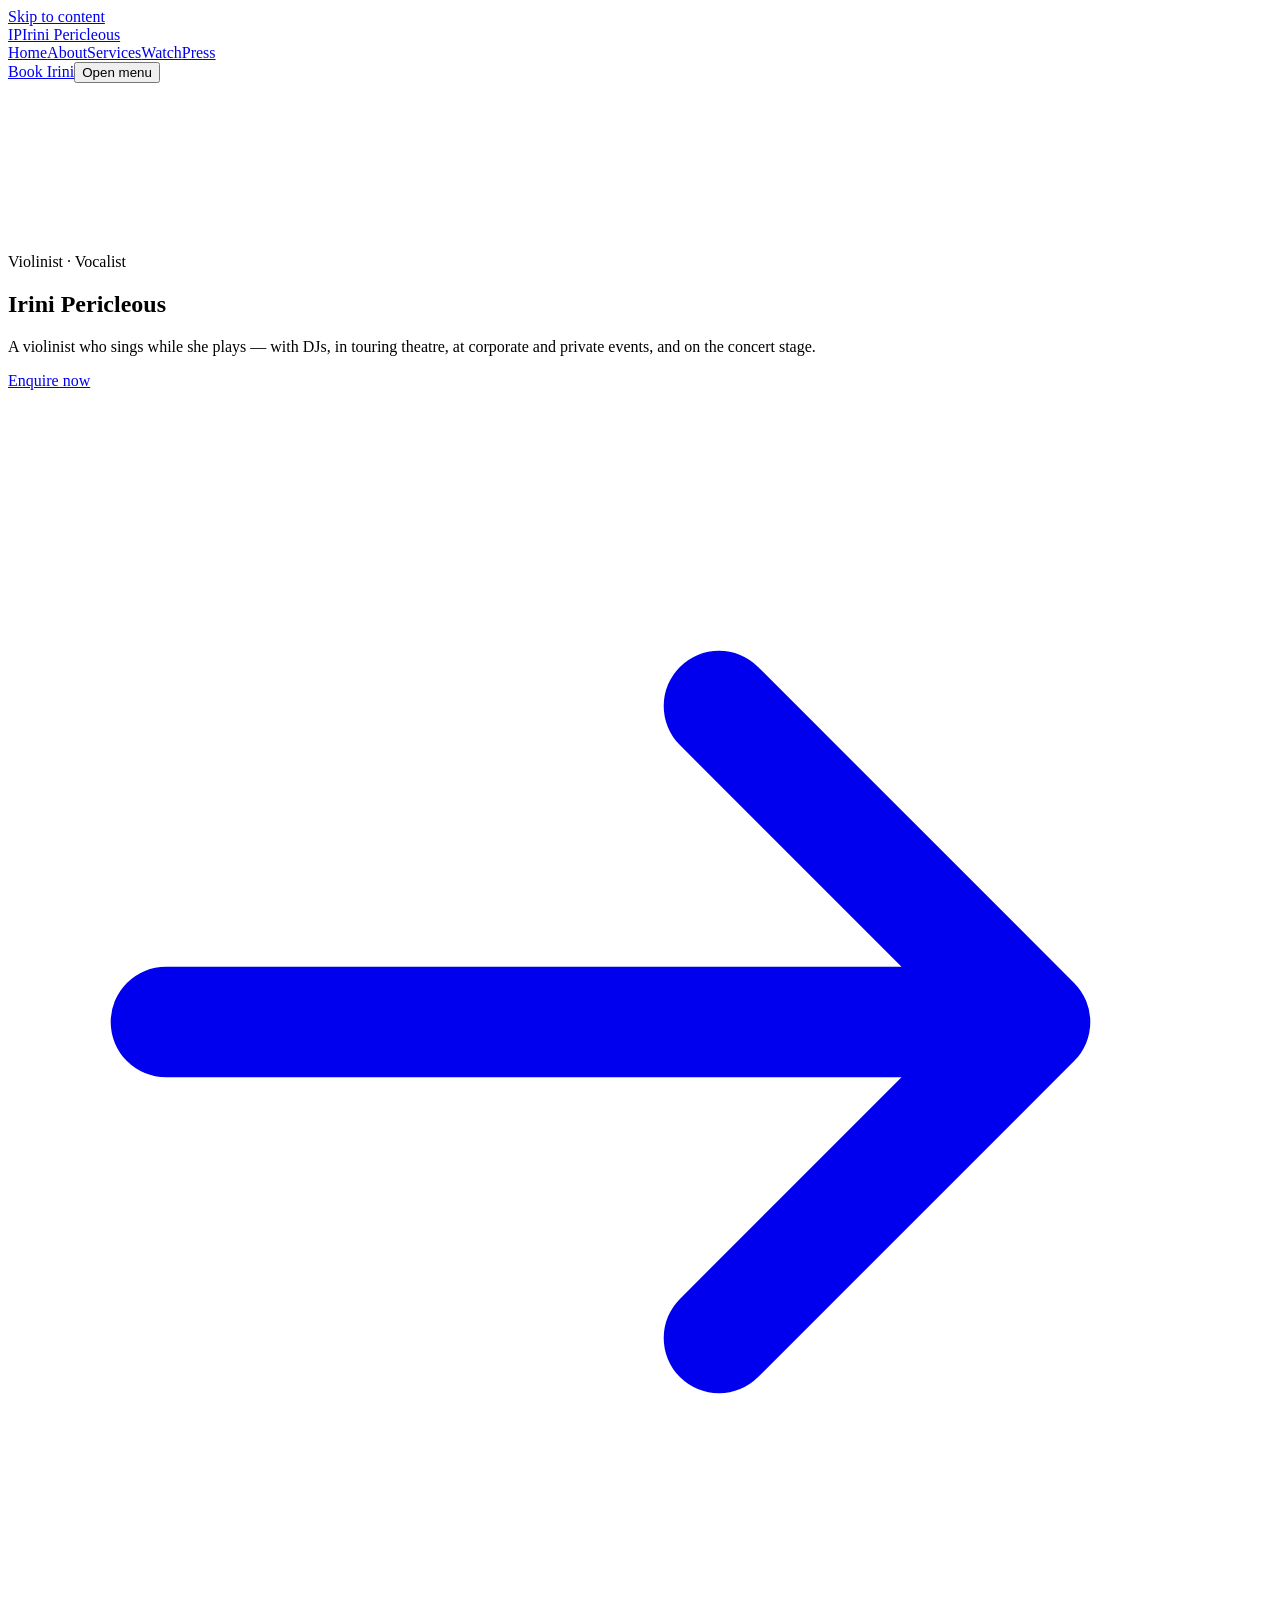
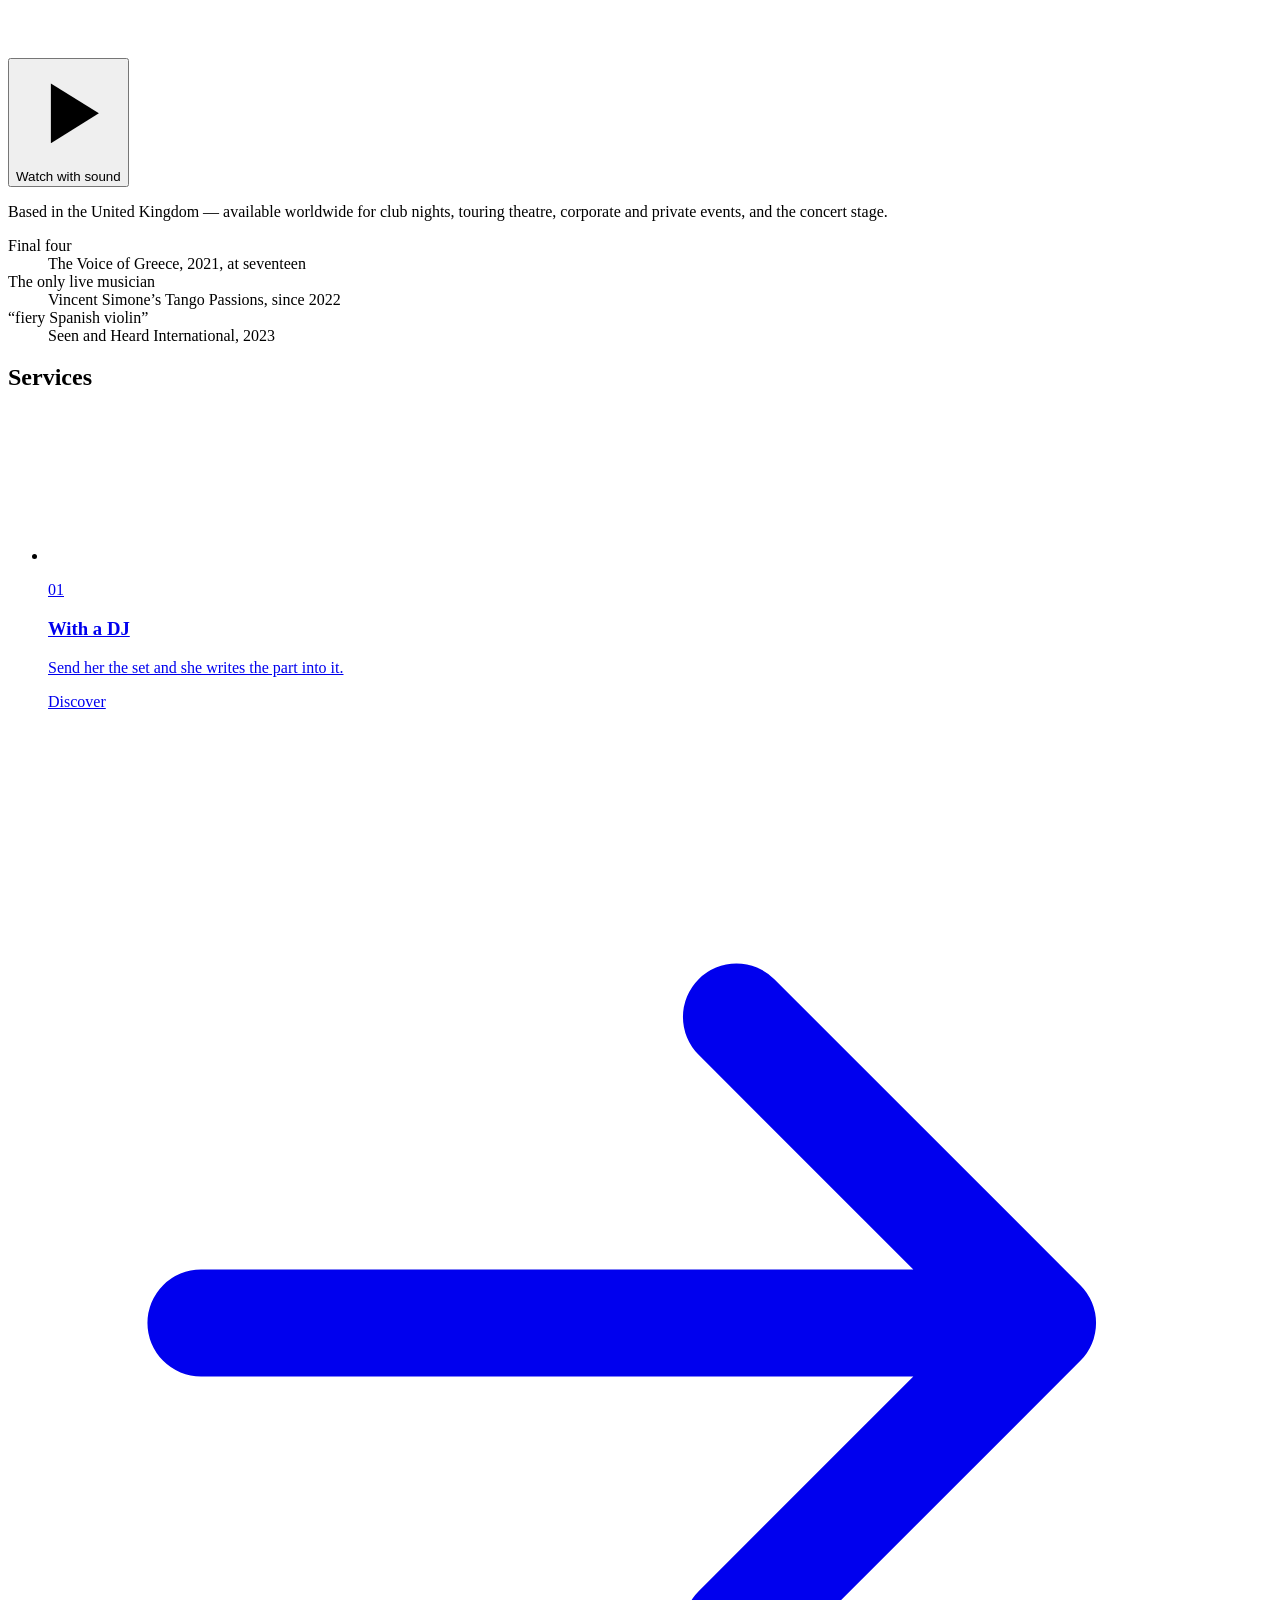
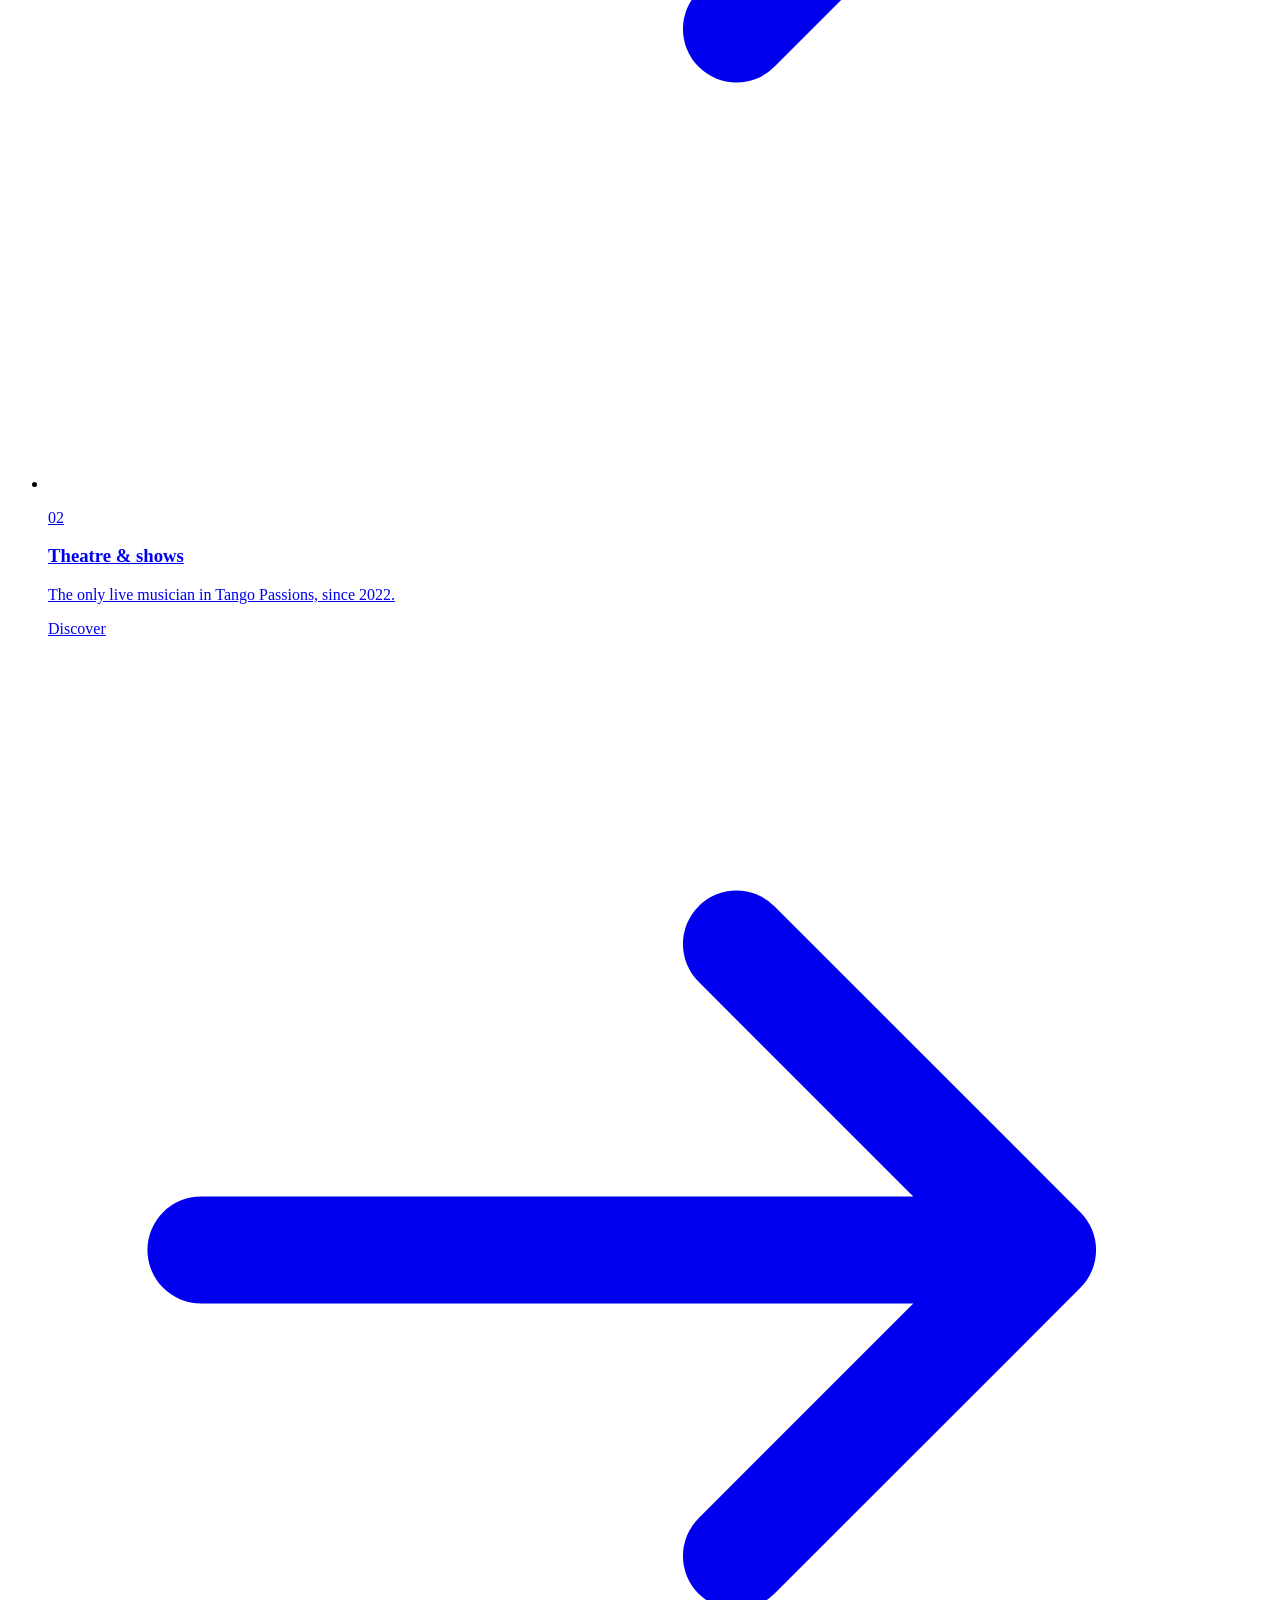
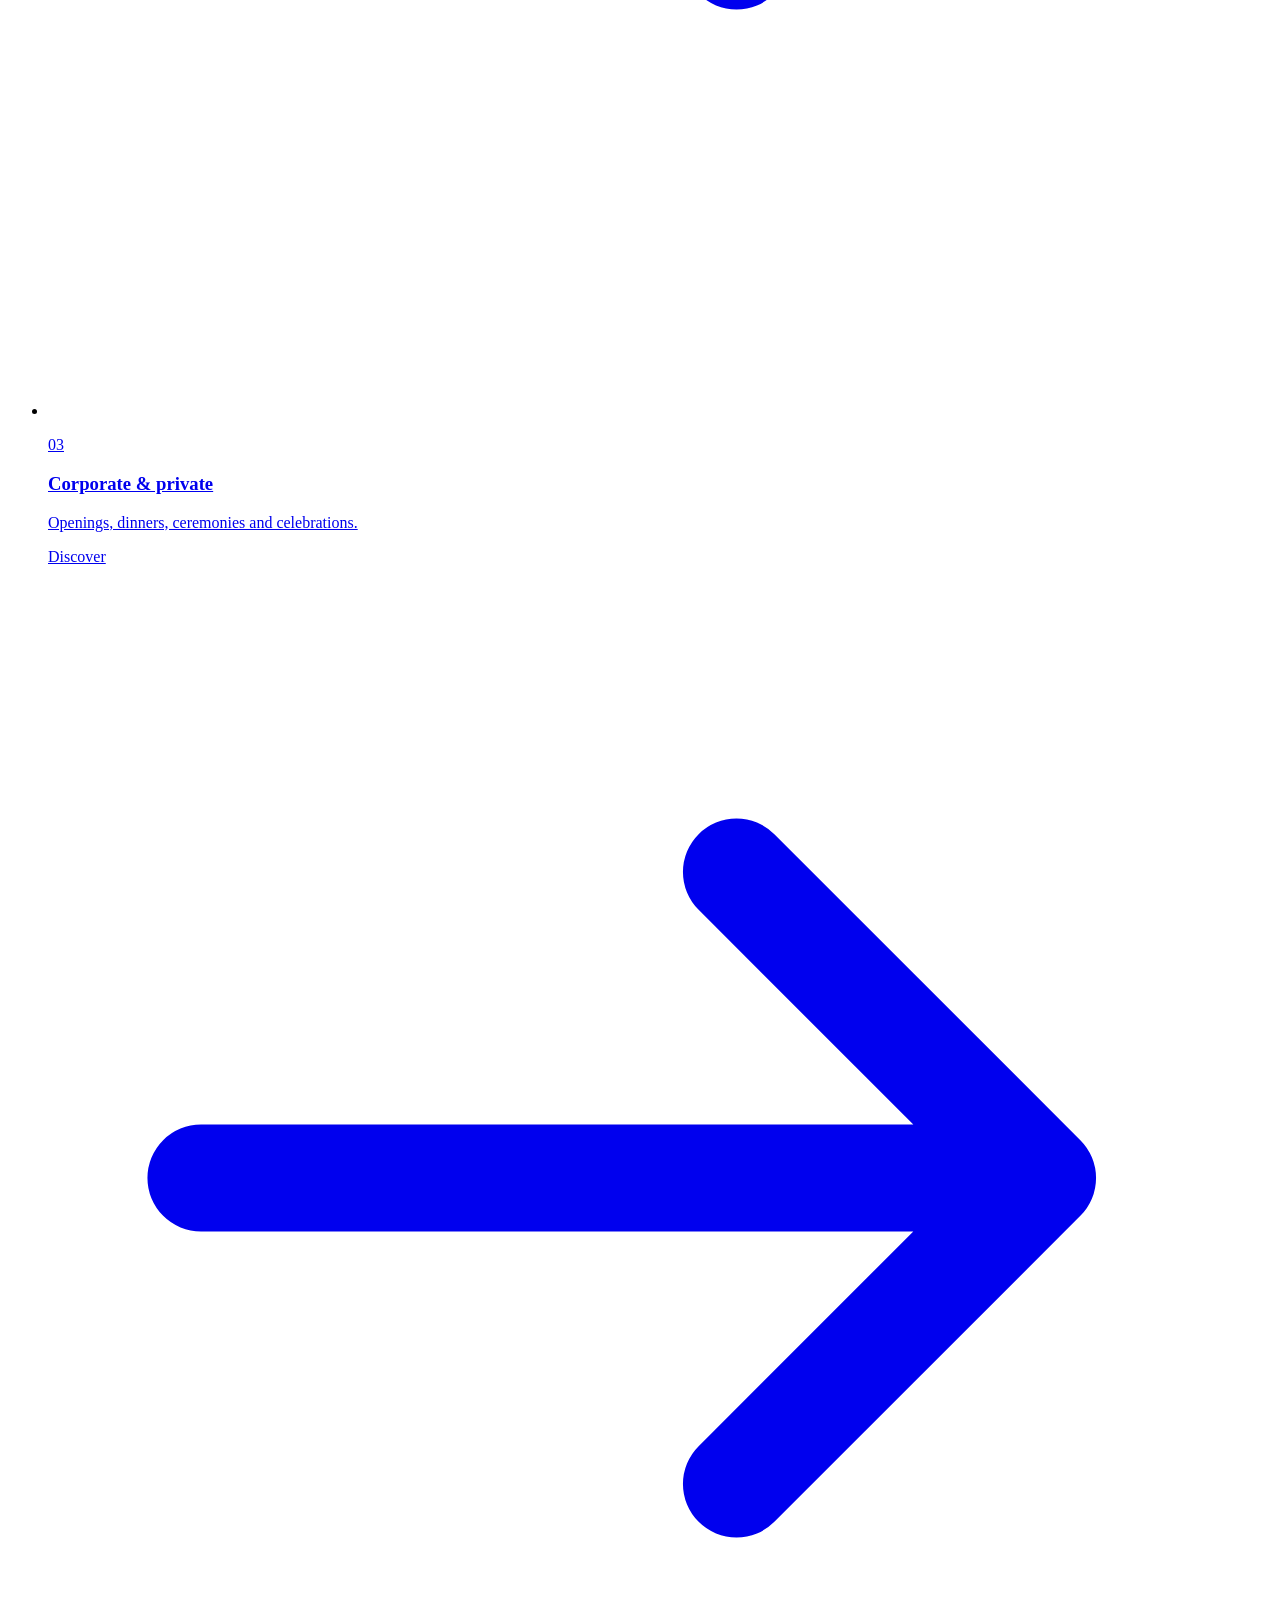
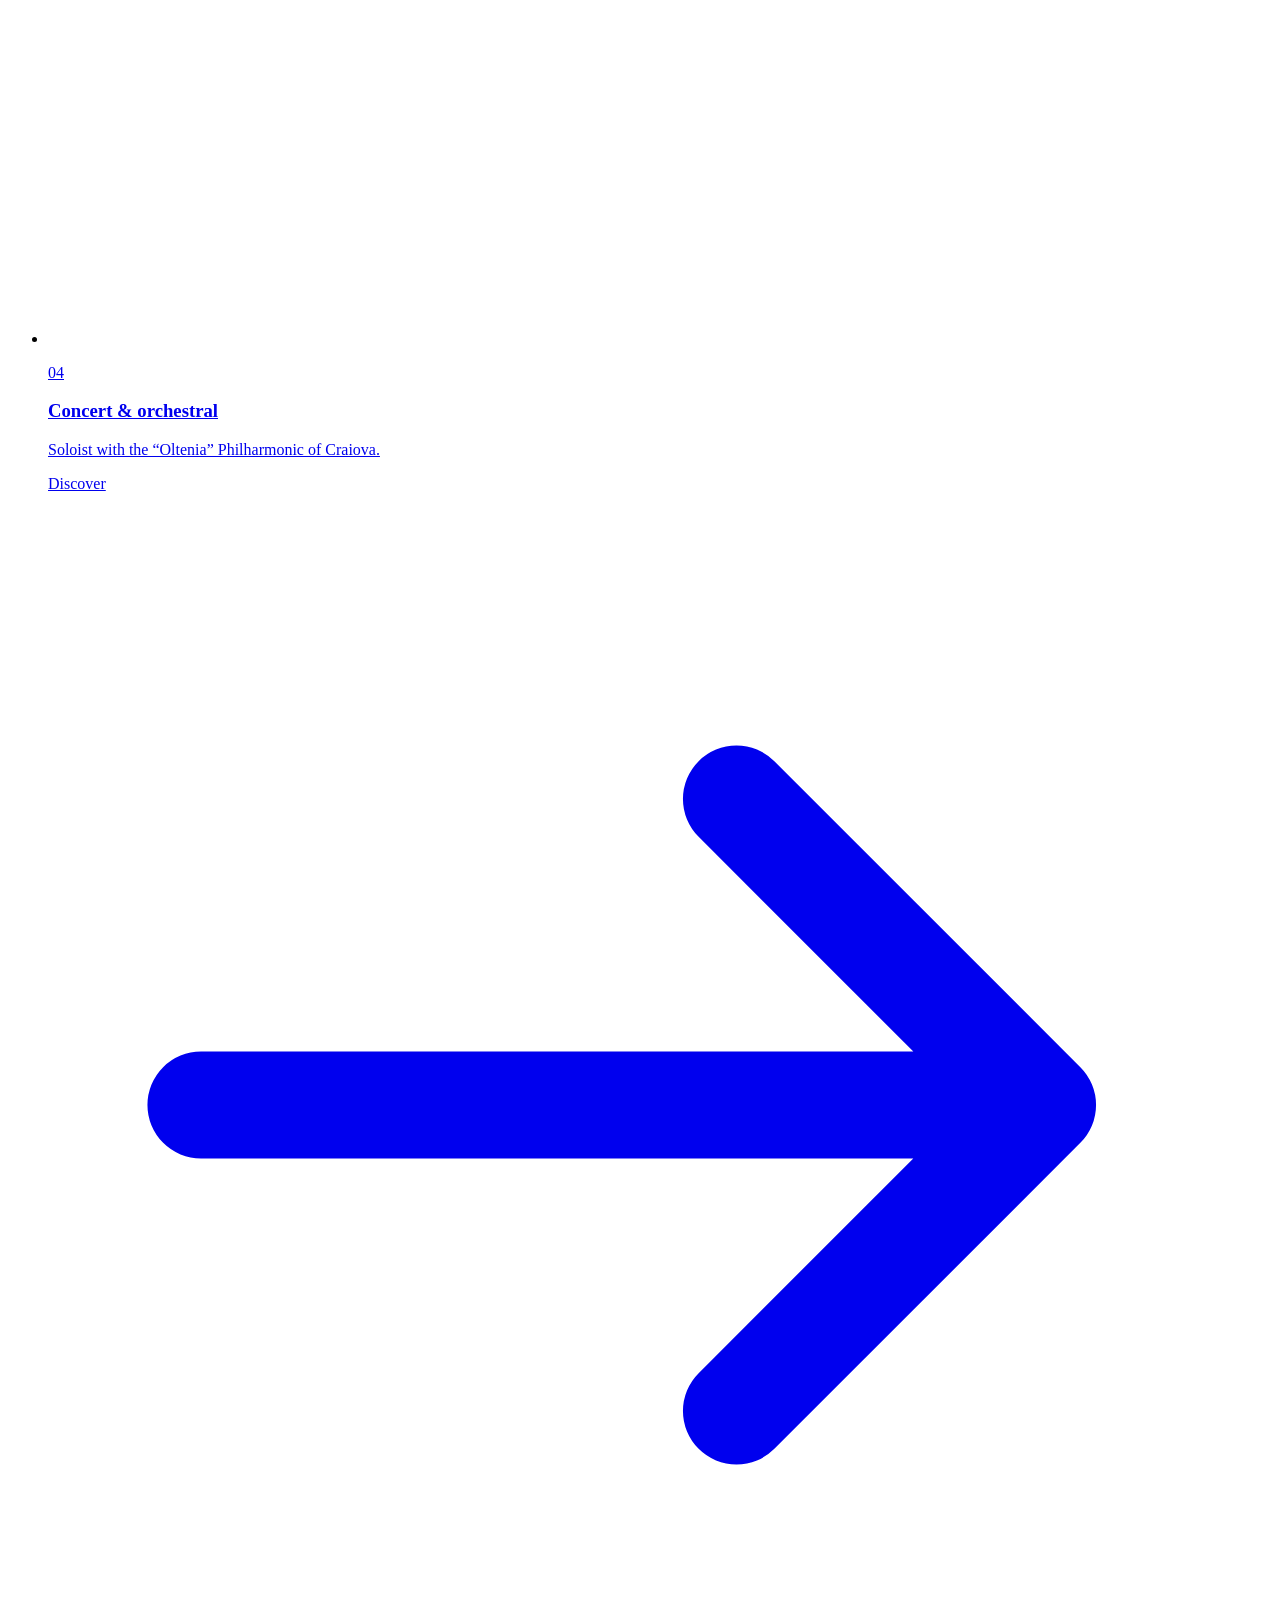
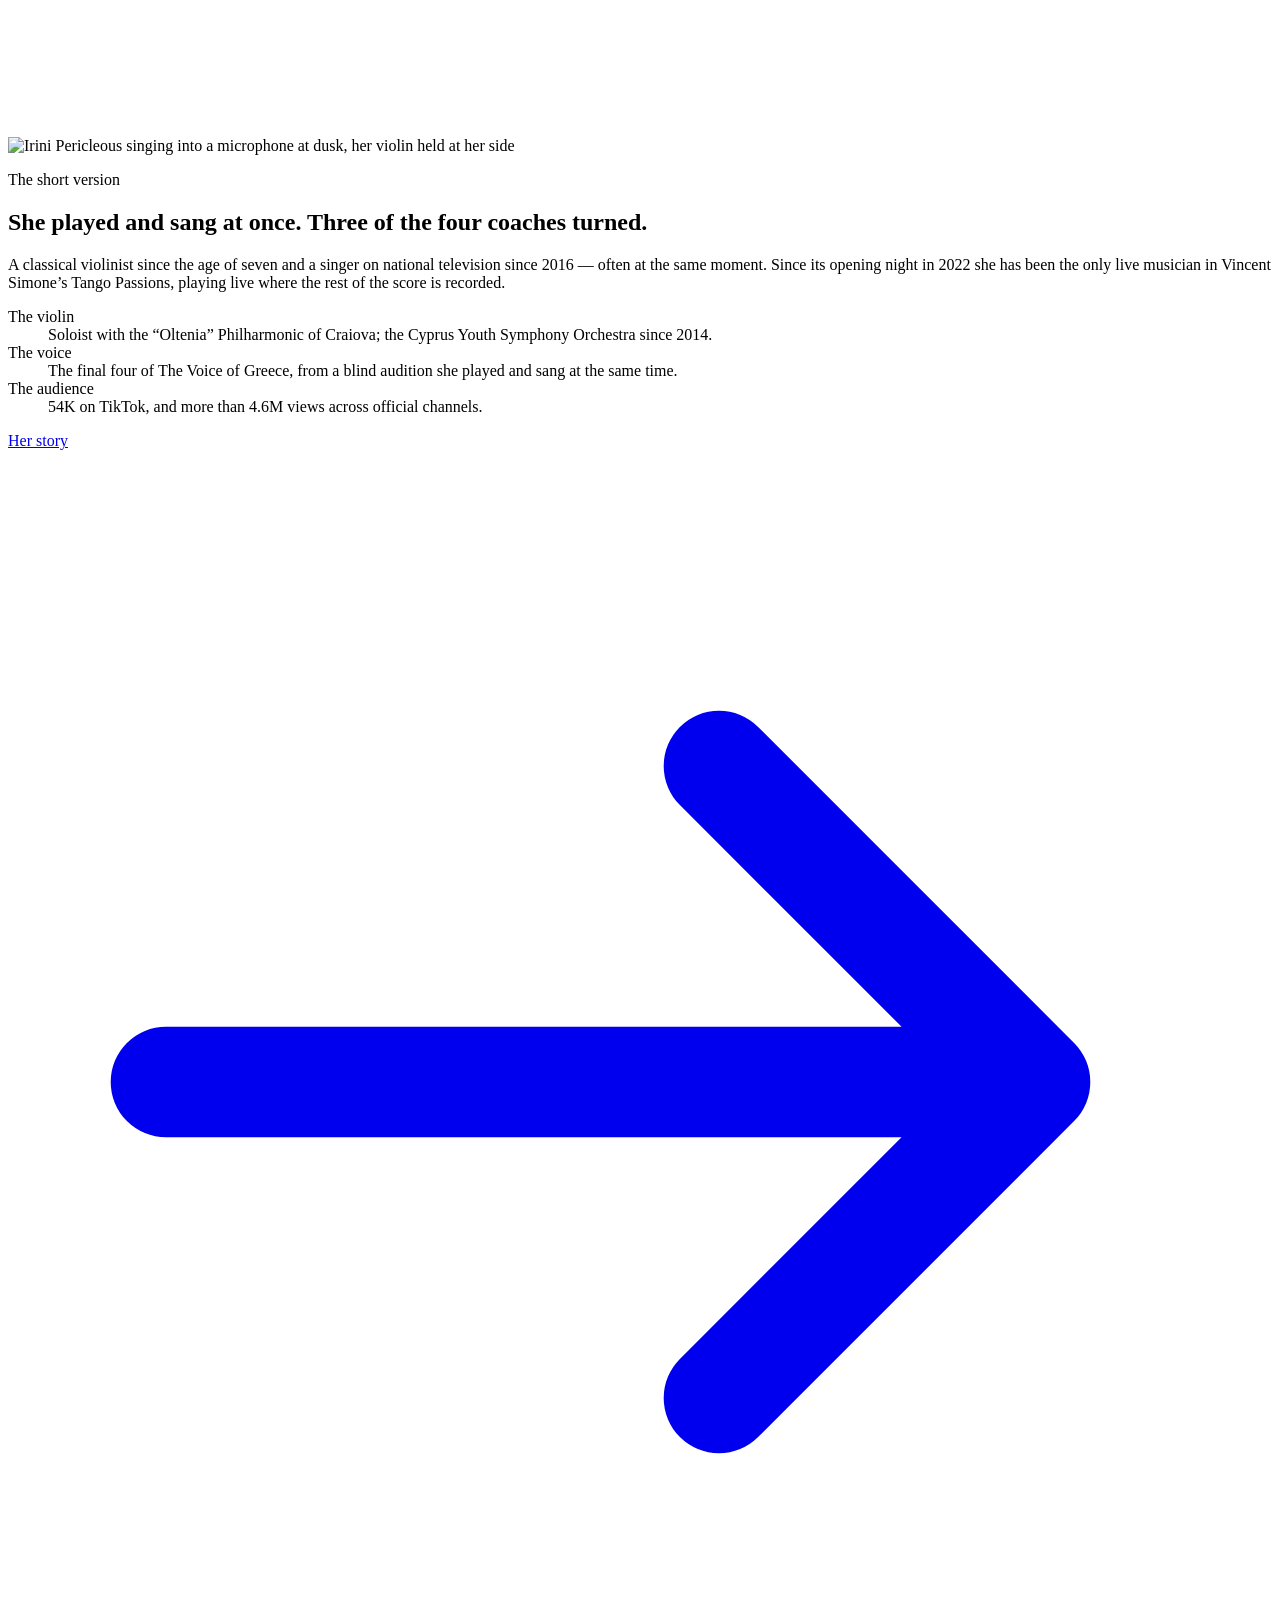
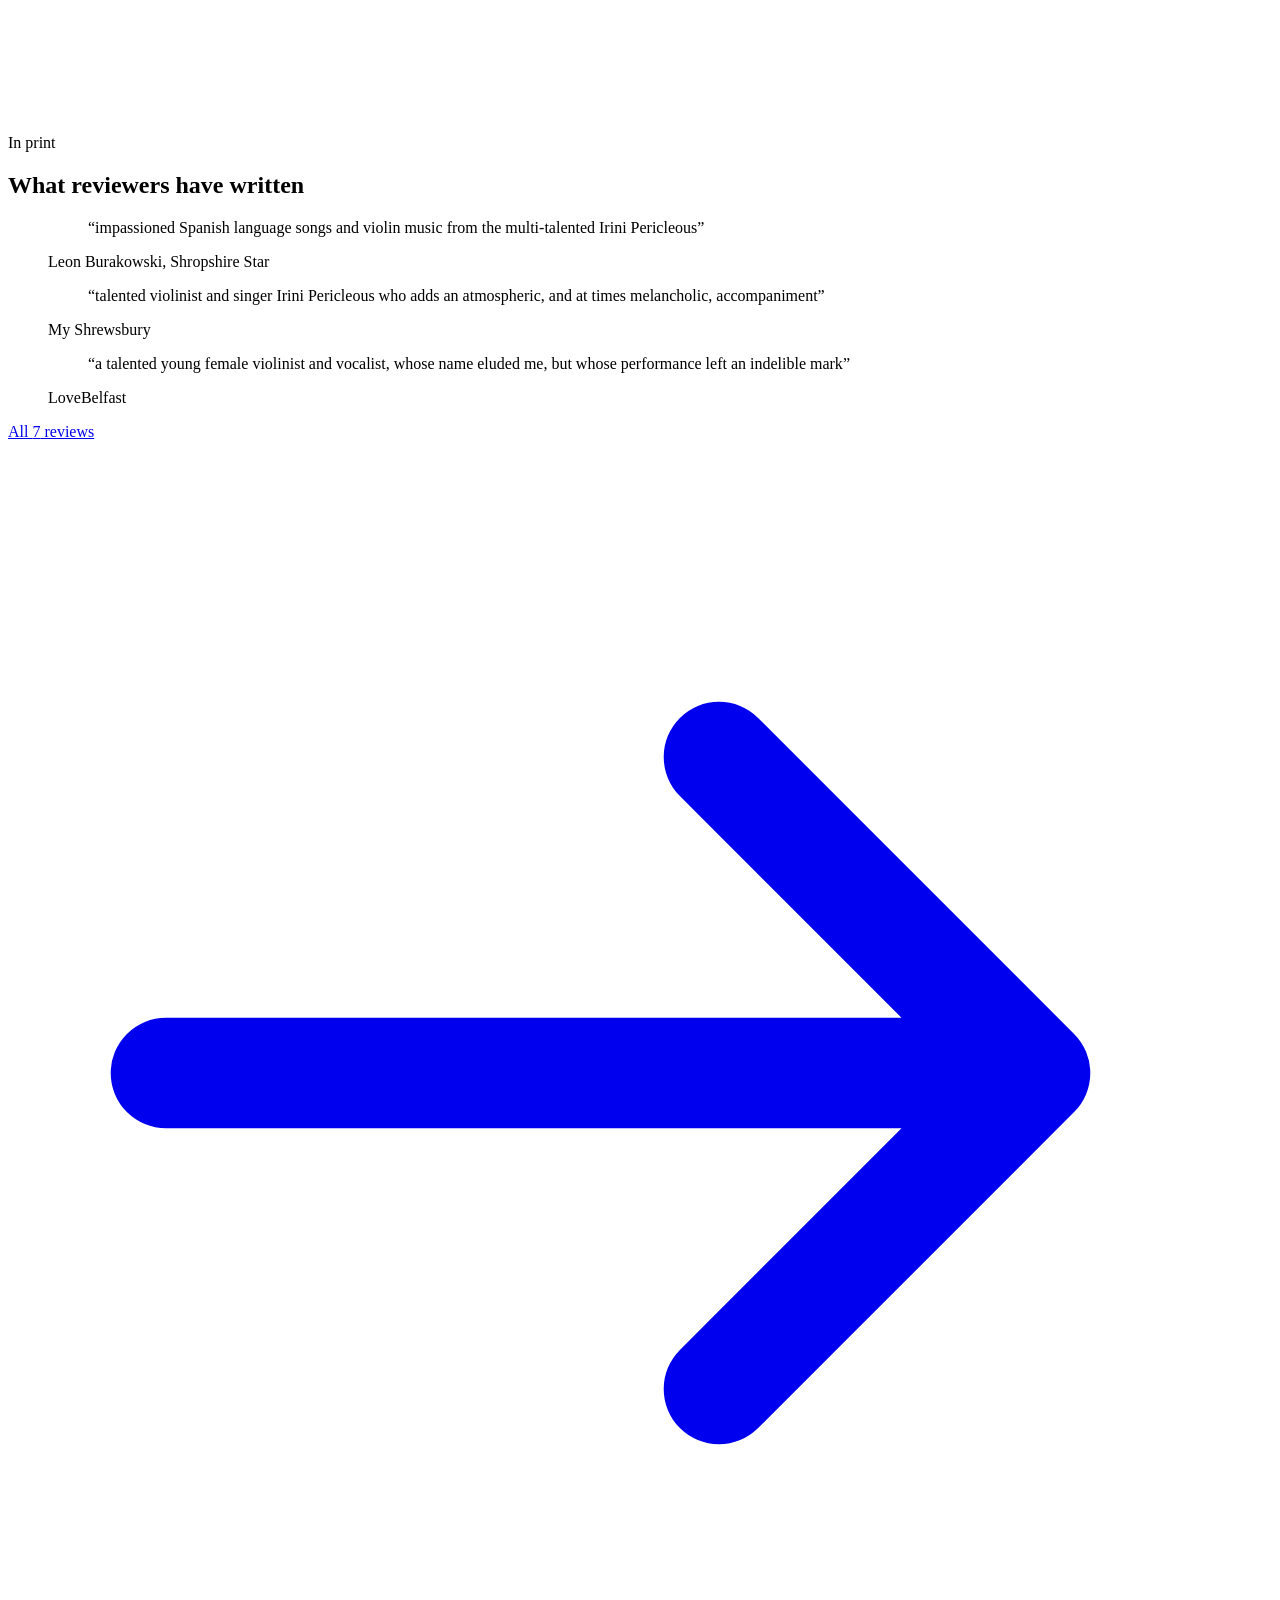
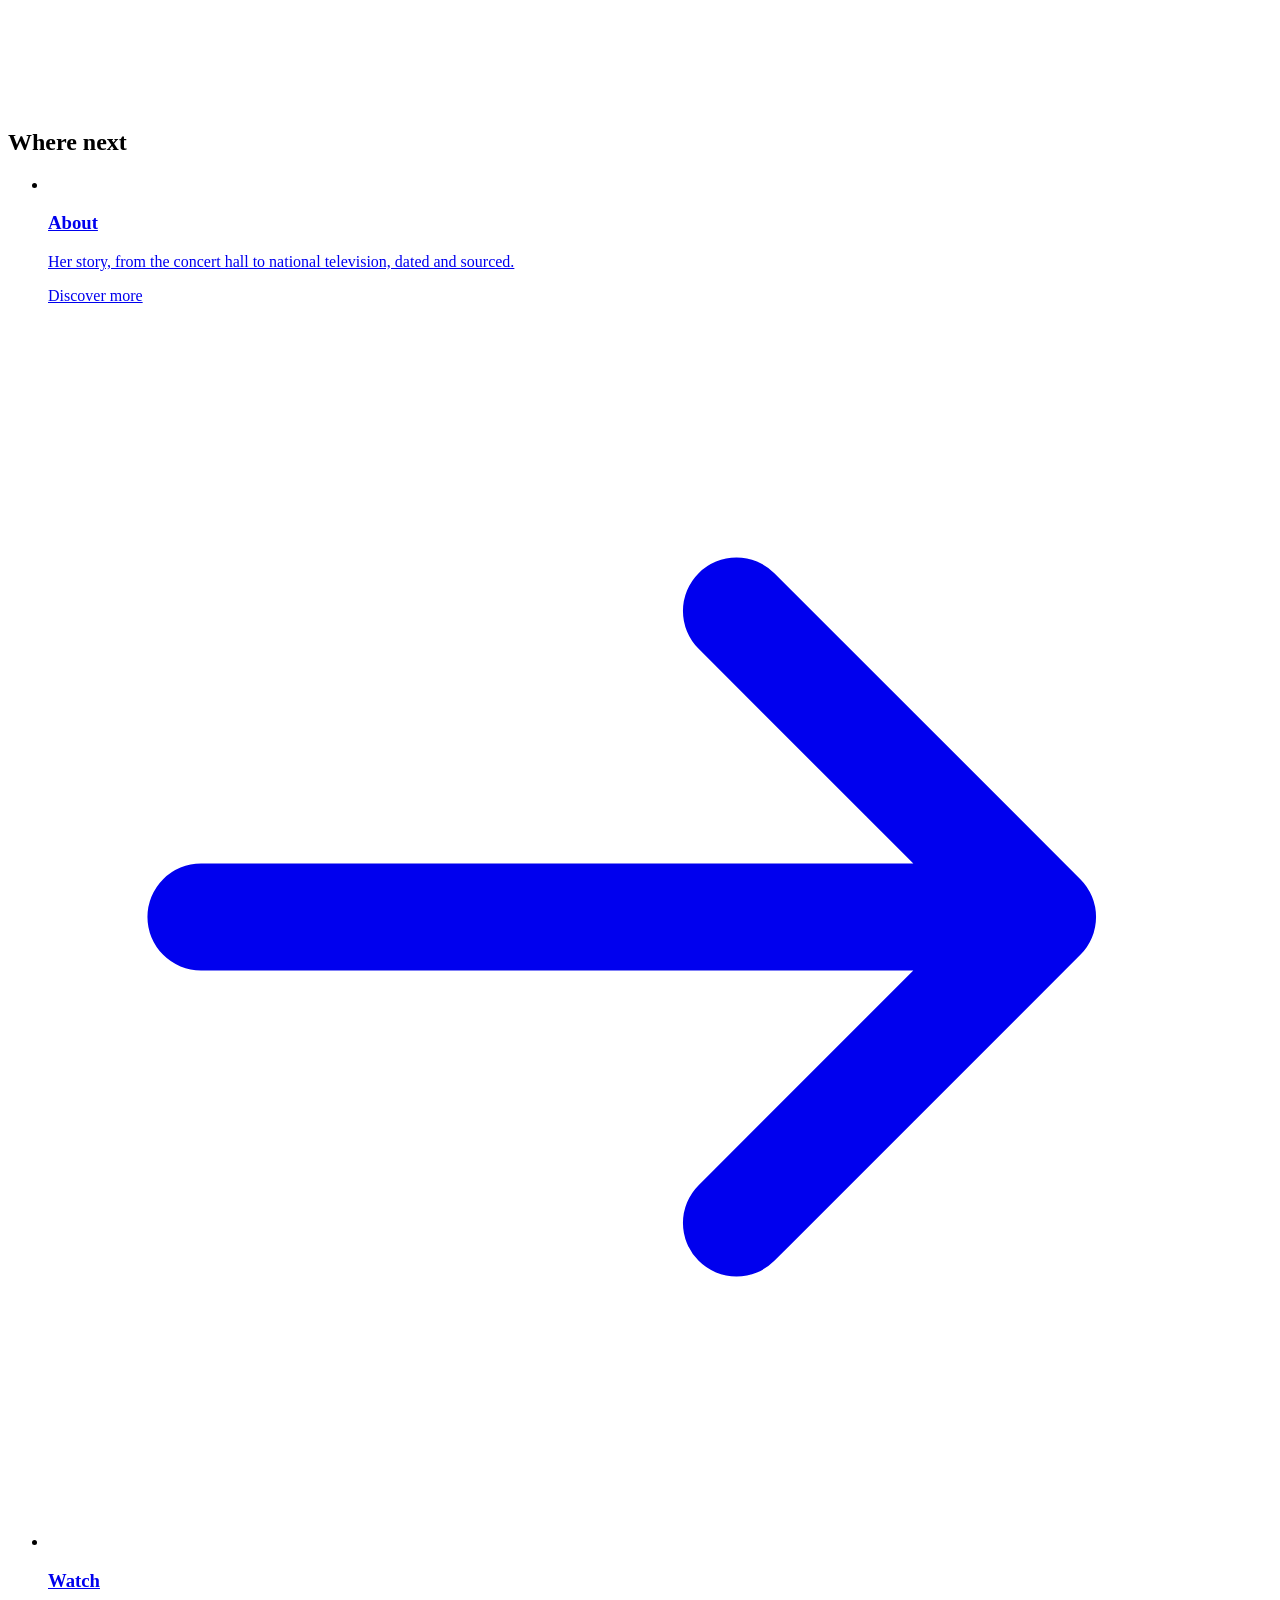
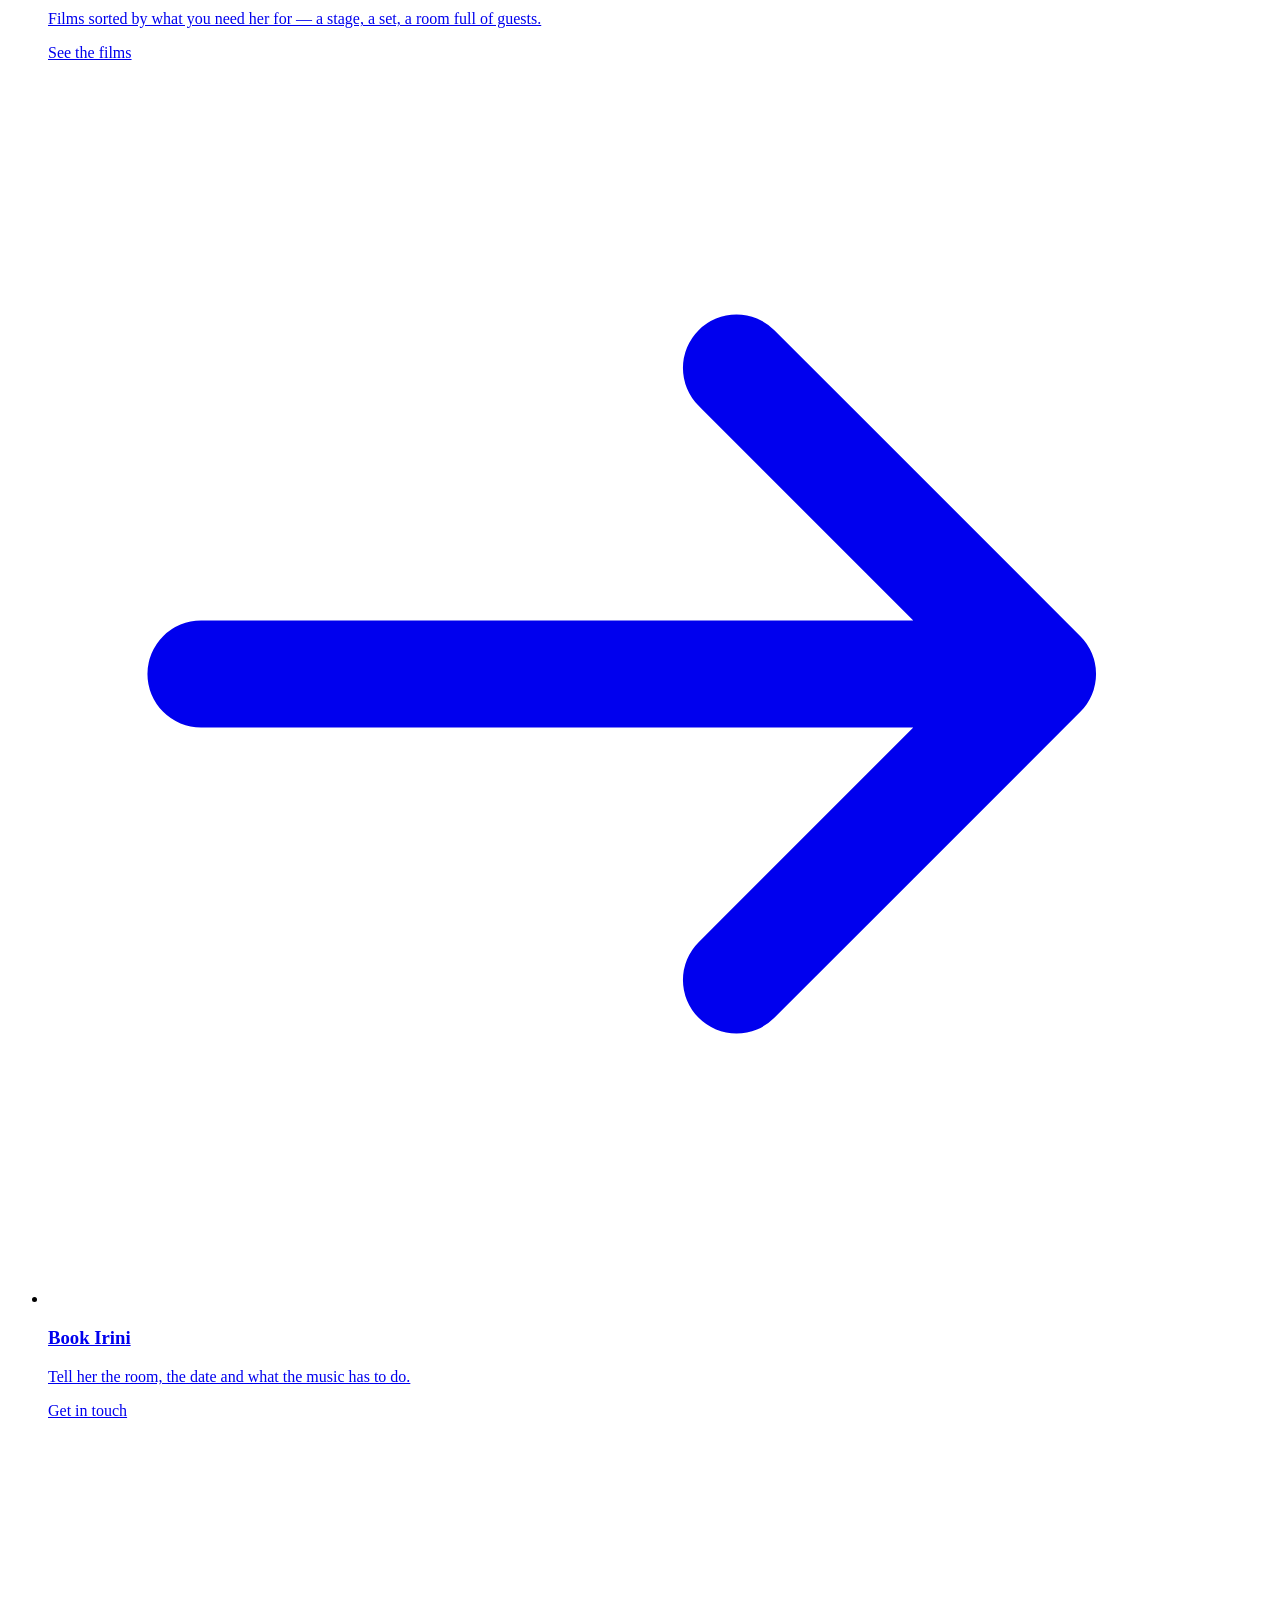
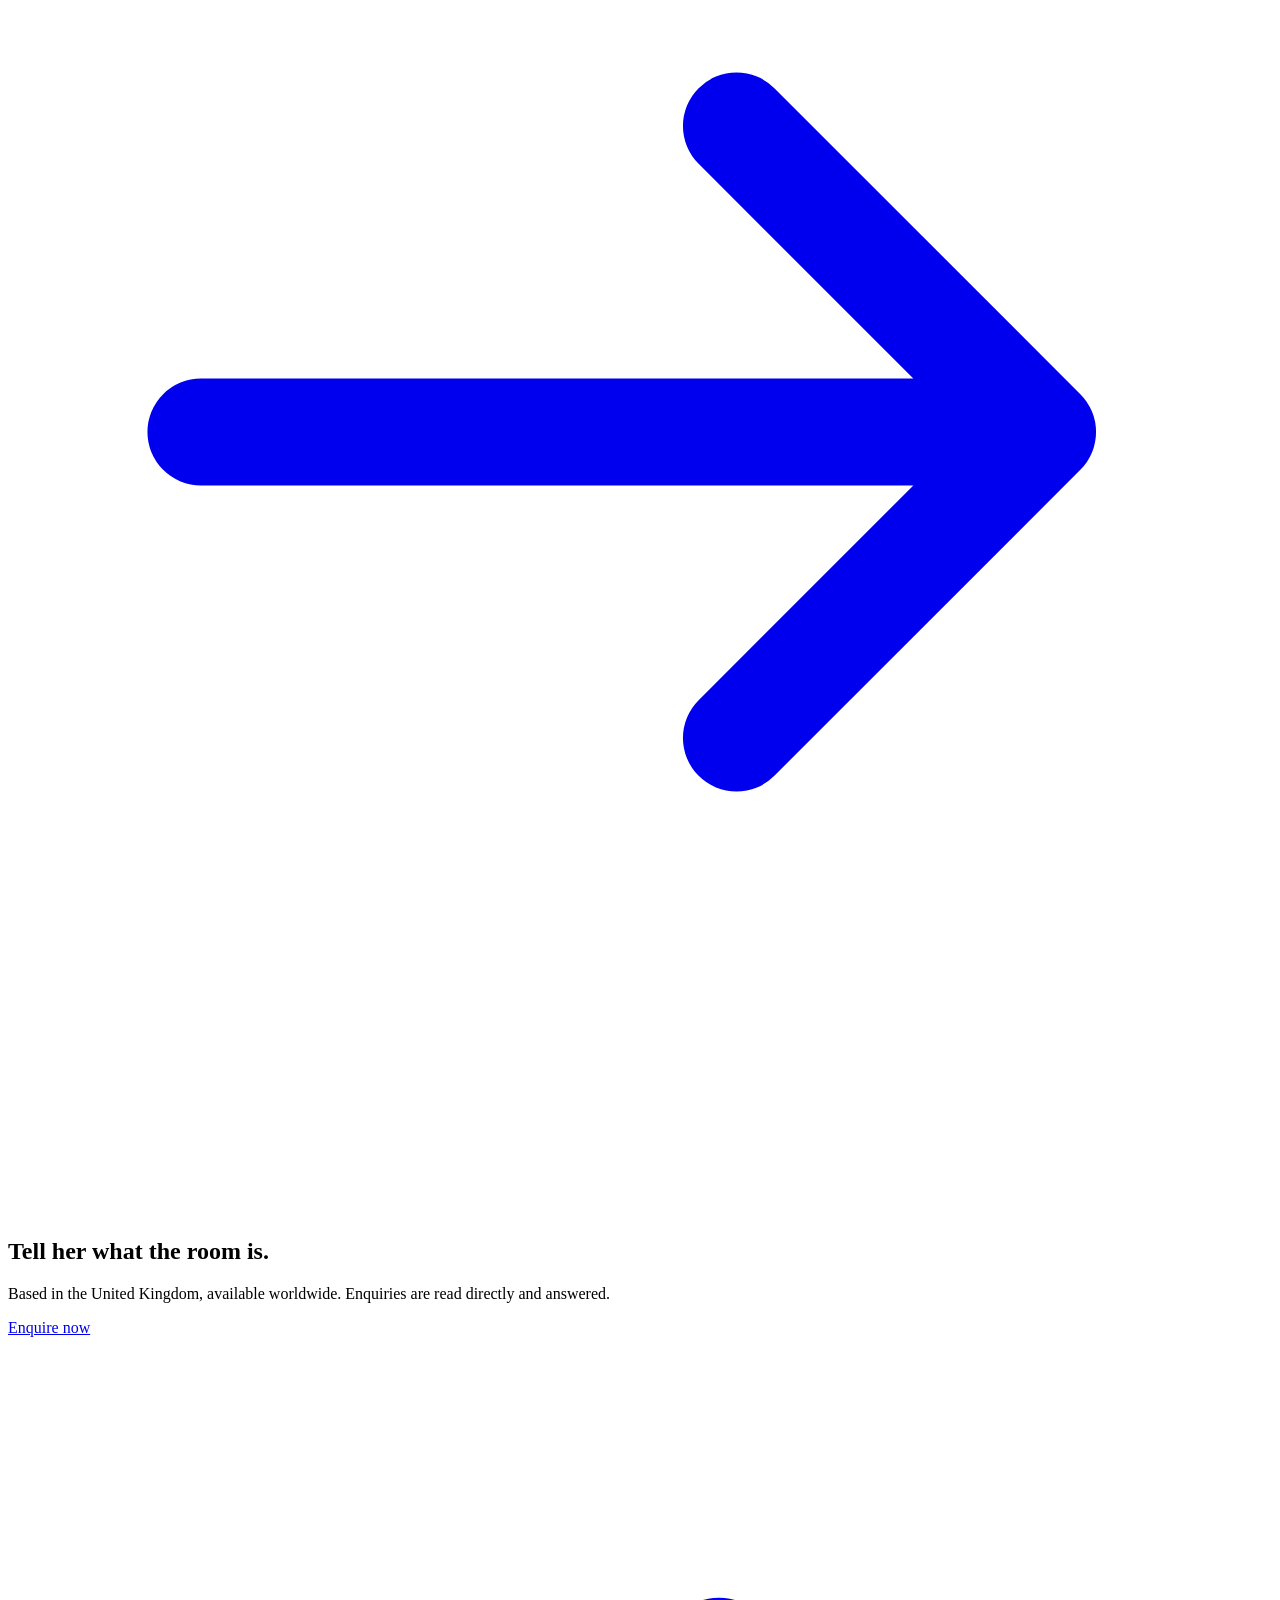
==== commit 0c3cff1a: "Redesign in the visual language of giuliacello.com, around a new hero film At the client's request t" ====
--- a/index.html
+++ b/index.html
@@ -1 +1 @@
-<!DOCTYPE html><html lang="en" class="bodoni_moda_b104772c-module__TjoZVa__variable noto_serif_display_2ca1dd5f-module___fcEmG__variable inter_tight_18f05c97-module__JbQZ1a__variable no-js"><head><meta charSet="utf-8"/><meta name="viewport" content="width=device-width, initial-scale=1"/><link rel="preload" href="/irini-site/_next/static/media/8efc8f1d3487cb3e-s.p.0cdipm-rdm5tz.woff2" as="font" crossorigin="" type="font/woff2"/><link rel="preload" href="/irini-site/_next/static/media/ab57efd000576a30-s.p.3fofz6dws3mg0.woff2" as="font" crossorigin="" type="font/woff2"/><link rel="preload" href="/irini-site/_next/static/media/c21a2eca08f35f4a-s.p.3y6ss_-mpz4a6.woff2" as="font" crossorigin="" type="font/woff2"/><link rel="preload" href="/irini-site/_next/static/media/f6752bd2263820da-s.p.3hqxvms4e79hg.woff2" as="font" crossorigin="" type="font/woff2"/><link rel="preload" as="image" href="/irini-site/stills/o7j2KUuazk4-lg.webp"/><link rel="stylesheet" href="/irini-site/_next/static/chunks/0ohpjm70owko4.css" data-precedence="next"/><link rel="preload" as="script" fetchPriority="low" href="/irini-site/_next/static/chunks/3s6nzrbk-8mnv.js"/><script src="/irini-site/_next/static/chunks/2mmpezlrfmbu5.js" async=""></script><script src="/irini-site/_next/static/chunks/1j_9b-l0n6u-t.js" async=""></script><script src="/irini-site/_next/static/chunks/12xr0l0glc5x8.js" async=""></script><script src="/irini-site/_next/static/chunks/turbopack-01ugani0lwb0j.js" async=""></script><script src="/irini-site/_next/static/chunks/1ln9_-dkt3232.js" async=""></script><script src="/irini-site/_next/static/chunks/3fntmmi971322.js" async=""></script><script src="/irini-site/_next/static/chunks/0ghr82orhpsv7.js" async=""></script><meta name="theme-color" content="#0c0b0a"/><meta name="color-scheme" content="dark"/><title>Irini Pericleous — Violinist and vocalist</title><meta name="description" content="Cypriot violinist and vocalist, based in the UK. She plays and sings at the same time: three of the four coaches turned on it at The Voice of Greece. Since 2022, the only live musician in Vincent Simone’s Tango Passions, a show whose score is otherwise recorded."/><meta name="application-name" content="Irini Pericleous"/><meta name="author" content="Irini Pericleous"/><meta name="keywords" content="Irini Pericleous,Ειρήνη Περικλέους,Eirini Pericleous,Irini Perikleous,violinist,singer,Cyprus,The Voice of Greece,crossover violinist,booking"/><meta name="creator" content="Irini Pericleous"/><meta name="robots" content="noindex, nofollow, nocache"/><link rel="canonical" href="https://andy-arrow.github.io/irini-site/"/><meta name="format-detection" content="telephone=no, address=no, email=no"/><meta property="og:title" content="Irini Pericleous — Violinist and vocalist"/><meta property="og:description" content="Cypriot violinist and vocalist, based in the UK. She plays and sings at the same time: three of the four coaches turned on it at The Voice of Greece. Since 2022, the only live musician in Vincent Simone’s Tango Passions, a show whose score is otherwise recorded."/><meta property="og:url" content="https://andy-arrow.github.io/irini-site/"/><meta property="og:site_name" content="Irini Pericleous"/><meta property="og:locale" content="en_GB"/><meta property="og:image" content="https://andy-arrow.github.io/irini-site/opengraph-image?03de4440b838c66b"/><meta property="og:image:type" content="image/png"/><meta property="og:image:width" content="1200"/><meta property="og:image:height" content="630"/><meta property="og:image:alt" content="Irini Pericleous — violinist and vocalist"/><meta property="og:type" content="profile"/><meta name="twitter:card" content="summary_large_image"/><meta name="twitter:title" content="Irini Pericleous — Violinist and vocalist"/><meta name="twitter:description" content="Cypriot violinist and vocalist, based in the UK. She plays and sings at the same time: three of the four coaches turned on it at The Voice of Greece. Since 2022, the only live musician in Vincent Simone’s Tango Passions, a show whose score is otherwise recorded."/><meta name="twitter:image" content="https://andy-arrow.github.io/irini-site/opengraph-image?03de4440b838c66b"/><meta name="twitter:image:alt" content="Irini Pericleous — violinist and vocalist"/><meta name="twitter:image:type" content="image/png"/><meta name="twitter:image:width" content="1200"/><meta name="twitter:image:height" content="630"/><link rel="icon" href="/irini-site/icon" type="image/png" sizes="64x64"/><meta name="next-size-adjust" content=""/><link rel="preconnect" href="https://i.ytimg.com"/><link rel="dns-prefetch" href="https://www.youtube-nocookie.com"/><script>document.documentElement.classList.remove('no-js')</script><script src="/irini-site/_next/static/chunks/0cz1d0mv5g_q7.js" noModule=""></script></head><body><div hidden=""><!--$--><!--/$--></div><a class="skip-link" href="#main">Skip to content</a><header class="fixed inset-x-0 top-0 z-50 transition-colors duration-500 bg-transparent" style="border-bottom:1px solid transparent"><div class="shell flex h-[4.5rem] items-center justify-between gap-6 md:h-[5.25rem]"><a class="tap link-draw shrink-0 text-[0.9375rem] font-medium tracking-[0.2em] uppercase md:text-base" aria-label="Irini Pericleous — home" href="/irini-site/">Irini Pericleous</a><nav aria-label="Primary" class="hidden items-center gap-9 lg:flex"><a class="link-draw meta transition-colors duration-300 hover:text-[var(--color-bone)] " href="/irini-site/about/">About</a><a class="link-draw meta transition-colors duration-300 hover:text-[var(--color-bone)] " href="/irini-site/watch/">Watch</a><a class="link-draw meta transition-colors duration-300 hover:text-[var(--color-bone)] " href="/irini-site/partnerships/">Partnerships</a><a class="link-draw meta transition-colors duration-300 hover:text-[var(--color-bone)] " href="/irini-site/press/">Press</a><a class="btn btn-primary !min-h-[2.75rem] !py-3" href="/irini-site/enquiries/">Enquiries</a></nav><button type="button" aria-expanded="false" aria-controls="mobile-menu" class="relative z-50 -mr-2 flex h-12 w-12 items-center justify-center lg:hidden"><span class="sr-only">Open menu</span><span aria-hidden="true" class="relative block h-3 w-6"><span class="absolute left-0 block h-px w-full bg-[var(--color-bone)] transition-all duration-400" style="top:0;transform:none"></span><span class="absolute left-0 block h-px w-full bg-[var(--color-bone)] transition-all duration-400" style="bottom:0;transform:none"></span></span></button></div><div id="mobile-menu" hidden="" class="fixed inset-0 top-0 z-40 flex flex-col bg-[var(--color-ink)] lg:hidden"><div class="h-[4.5rem] shrink-0"></div><nav aria-label="Primary" class="shell flex-1 overflow-y-auto overscroll-contain pb-10"><ul><li style="border-top:1px solid var(--rule)"><a class="group flex items-baseline gap-4 py-5" href="/irini-site/about/"><span class="meta tnum w-6 shrink-0">01</span><span class="flex-1"><span class="display display-md block">About</span><span class="meta mt-1.5 block normal-case tracking-[0.05em]">Biography and chronology</span></span></a></li><li style="border-top:1px solid var(--rule)"><a class="group flex items-baseline gap-4 py-5" href="/irini-site/watch/"><span class="meta tnum w-6 shrink-0">02</span><span class="flex-1"><span class="display display-md block">Watch</span><span class="meta mt-1.5 block normal-case tracking-[0.05em]">Performances, by what you need</span></span></a></li><li style="border-top:1px solid var(--rule)"><a class="group flex items-baseline gap-4 py-5" href="/irini-site/partnerships/"><span class="meta tnum w-6 shrink-0">03</span><span class="flex-1"><span class="display display-md block">Partnerships</span><span class="meta mt-1.5 block normal-case tracking-[0.05em]">Brands and campaigns</span></span></a></li><li style="border-top:1px solid var(--rule)"><a class="group flex items-baseline gap-4 py-5" href="/irini-site/press/"><span class="meta tnum w-6 shrink-0">04</span><span class="flex-1"><span class="display display-md block">Press</span><span class="meta mt-1.5 block normal-case tracking-[0.05em]">Press kit and biographies</span></span></a></li></ul><a class="btn btn-primary mt-9 w-full" href="/irini-site/enquiries/">Enquiries</a></nav></div></header><main id="main" class="relative z-[2]"><section class="relative flex min-h-[88svh] flex-col overflow-hidden pt-28 pb-10 md:min-h-[96svh] md:pt-32 md:pb-14"><div aria-hidden="true" class="absolute inset-0"><div class="absolute inset-0"><img alt="" decoding="async" data-nimg="fill" class="object-cover" style="position:absolute;height:100%;width:100%;left:0;top:0;right:0;bottom:0;object-position:68% 34%;color:transparent;transform:scale(1.18)" src="/irini-site/stills/o7j2KUuazk4-lg.webp"/></div><span class="absolute inset-0 bg-[linear-gradient(to_top,var(--color-ink)_2%,rgba(12,11,10,.72)_38%,rgba(12,11,10,.55)_100%)]"></span><span class="absolute inset-0 bg-[radial-gradient(120%_80%_at_20%_10%,rgba(140,34,51,.28)_0%,transparent_60%)]"></span></div><div class="shell relative"><p class="meta enter flex flex-col gap-y-1 xs:flex-row xs:items-baseline xs:gap-x-3 xs:gap-y-0" style="--d:80ms"><span>Violinist &amp; vocalist</span><span aria-hidden="true" class="hidden xs:inline">—</span><span>Based in the UK, working worldwide</span></p></div><div class="shell relative mt-auto pt-16 md:pt-20"><h1 class="display display-xl"><span class="sr-only">Irini Pericleous</span><span aria-hidden="true" class="block overflow-hidden"><span class="wipe" style="--d:180ms">Irini</span></span><span aria-hidden="true" class="block overflow-hidden"><span class="wipe" style="--d:300ms">Pericleous</span></span></h1><p class="lede enter mt-10 max-w-[32rem] text-[var(--color-bone)] md:mt-11" style="--d:620ms"><span class="block text-balance">Two things at once: the violin and the voice.</span><span class="block text-balance">She sings over her own playing.</span></p><div class="enter mt-9 flex flex-col gap-3 sm:flex-row sm:items-center md:mt-11" style="--d:740ms"><button type="button" class="btn btn-primary"><svg viewBox="0 0 24 24" aria-hidden="true" class="h-3 w-3 fill-current"><path d="M8 5.14v13.72L19 12z"></path></svg>Watch her play and sing at once</button><a class="btn btn-ghost" href="/irini-site/watch/">Browse by what you need</a></div><div class="enter mt-14 md:mt-20" style="--d:880ms"><span aria-hidden="true" class="rule-anim block h-px w-full bg-[var(--rule-strong)]" style="--d:900ms"></span><dl class="mt-5 grid grid-cols-1 gap-x-10 gap-y-4 sm:grid-cols-3"><div class="flex items-baseline gap-3 sm:block"><dt class="text-[0.9375rem] font-medium text-[var(--color-bone)] sm:text-base">Final four</dt><dd class="meta sm:mt-1.5">The Voice of Greece, 2021, at seventeen</dd></div><div class="flex items-baseline gap-3 sm:block"><dt class="text-[0.9375rem] font-medium text-[var(--color-bone)] sm:text-base">The only live musician</dt><dd class="meta sm:mt-1.5">Vincent Simone’s Tango Passions, touring since 2022</dd></div><div class="flex items-baseline gap-3 sm:block"><dt class="text-[0.9375rem] font-medium text-[var(--color-bone)] sm:text-base">“fiery Spanish violin”</dt><dd class="meta sm:mt-1.5">Seen and Heard International, on Anton Du Beke’s 2023 UK tour</dd></div></dl></div></div></section><section id="who" class="section rule-top " aria-labelledby="who-heading"><div class="shell"><div class="rail"><div class="mb-8 flex items-baseline gap-4 lg:sticky lg:top-32 lg:mb-0 lg:h-fit lg:flex-col lg:items-start lg:gap-3" data-reveal="true"><span class="meta tnum">01</span><span class="meta meta-bright">The short version</span></div><div class="min-w-0"><h2 id="who-heading" class="display display-lg max-w-[22ch]" data-reveal="true">She played and sang at once. Three of the four coaches turned.</h2><p class="lede mt-9 md:mt-11" data-reveal="true" style="--d:80ms">A classical violinist since the age of seven and a singer on national television since 2016 — often at the same moment. She has played Vincent Simone’s Tango Passions since its opening night in 2022; reviewing it, the Shropshire Star credited the show’s “impassioned Spanish language songs and violin music” to “the multi-talented Irini Pericleous”.</p><div class="mt-16 grid gap-12 md:mt-20 md:grid-cols-3 md:gap-10"><div data-reveal="true" style="--d:0ms"><h3 class="meta meta-bright pb-4" style="border-bottom:1px solid var(--rule)">The violin</h3><div class="prose-body mt-5 space-y-4 text-[0.9375rem]"><p>Grade 8 with the Royal Schools of Music at the highest mark, in 2016.</p><p>Soloist with the “Oltenia” Philharmonic of Craiova. Masterclasses with Salvatore Accardo and Alexandru Tomescu, the second closing with a concert at Bran Castle.</p><p>A member of the Cyprus Youth Symphony Orchestra since 2014.</p></div></div><div data-reveal="true" style="--d:110ms"><h3 class="meta meta-bright pb-4" style="border-bottom:1px solid var(--rule)">The voice</h3><div class="prose-body mt-5 space-y-4 text-[0.9375rem]"><p>The final four of The Voice of Greece, from a blind audition she played and sang at the same time.</p><p>An X Factor Greece audition watched close to a million and a half times on the broadcaster&#x27;s own channel.</p><p>The live violin and voice in touring theatre, where the rest of the score is recorded.</p></div></div><div data-reveal="true" style="--d:220ms"><h3 class="meta meta-bright pb-4" style="border-bottom:1px solid var(--rule)">The audience</h3><div class="prose-body mt-5 space-y-4 text-[0.9375rem]"><p>54K on TikTok and 1.6M likes, from covers and performance.</p><p>Her performances have been watched more than four and a half million times across official channels.</p><p>She performs in English, Greek and Spanish.</p></div></div></div></div></div></div></section><section id="watch" class="section rule-top " aria-labelledby="watch-heading"><div class="shell"><div class="rail"><div class="mb-8 flex items-baseline gap-4 lg:sticky lg:top-32 lg:mb-0 lg:h-fit lg:flex-col lg:items-start lg:gap-3" data-reveal="true"><span class="meta tnum">02</span><span class="meta meta-bright">Watch</span></div><div class="min-w-0"><h2 id="watch-heading" class="display display-lg max-w-[16ch]" data-reveal="true">Start here.</h2><p class="lede mt-9 md:mt-11" data-reveal="true">A handful of the strongest, on official channels. The rest are sorted by what you might need her for — a DJ set, a stage, a room full of guests.</p></div></div><div class="mt-12 md:mt-16"><ul class="grid grid-cols-2 gap-x-3 gap-y-8 sm:grid-cols-2 md:gap-x-5 lg:grid-cols-3 2xl:grid-cols-4"><li class="" data-reveal="true" style="--d:0ms"><button type="button" class="group block w-full text-left"><div class="relative aspect-video w-full overflow-hidden bg-[var(--color-ink-raised)]" style="border:1px solid var(--rule)"><img alt="" loading="lazy" decoding="async" data-nimg="fill" class="object-cover transition-transform duration-[900ms] ease-[var(--ease-out-expo)] group-hover:scale-[1.04]" style="position:absolute;height:100%;width:100%;left:0;top:0;right:0;bottom:0;color:transparent" src="/irini-site/stills/80NtgOtpzuQ-sm.webp"/><span aria-hidden="true" class="absolute inset-0 bg-[linear-gradient(to_top,rgba(12,11,10,.6)_0%,rgba(12,11,10,0)_45%)] transition-opacity duration-700 group-hover:opacity-70"></span><span aria-hidden="true" class="meta tnum absolute bottom-2 right-2.5 !text-[var(--color-bone)] opacity-75">1:46</span><span aria-hidden="true" class="absolute left-1/2 top-1/2 flex -translate-x-1/2 -translate-y-1/2 items-center justify-center rounded-full border border-[color-mix(in_oklab,var(--color-bone)_50%,transparent)] backdrop-blur-[2px] opacity-0 transition-all duration-500 ease-[var(--ease-out-expo)] group-hover:opacity-100 group-focus-visible:opacity-100 group-hover:bg-[var(--color-bone)] h-12 w-12"><svg viewBox="0 0 24 24" class="ml-[0.15em] fill-[var(--color-bone)] transition-colors duration-500 group-hover:fill-[var(--color-ink)] h-3.5 w-3.5"><path d="M8 5.14v13.72L19 12z"></path></svg></span></div><p class="meta mt-3 truncate">Alexander Rybak — violin and voice</p><h3 class="display mt-1.5 text-[1.0625rem] leading-tight">Fairytale</h3><p class="meta mt-1.5">2.1M<!-- --> views</p><span class="sr-only">Play</span></button></li><li class="col-span-2" data-reveal="true" style="--d:70ms"><button type="button" class="group block w-full text-left"><div class="relative aspect-video w-full overflow-hidden bg-[var(--color-ink-raised)]" style="border:1px solid var(--rule)"><img alt="" loading="lazy" decoding="async" data-nimg="fill" class="object-cover transition-transform duration-[900ms] ease-[var(--ease-out-expo)] group-hover:scale-[1.04]" style="position:absolute;height:100%;width:100%;left:0;top:0;right:0;bottom:0;color:transparent" src="/irini-site/stills/o7j2KUuazk4-lg.webp"/><span aria-hidden="true" class="absolute inset-0 bg-[linear-gradient(to_top,rgba(12,11,10,.6)_0%,rgba(12,11,10,0)_45%)] transition-opacity duration-700 group-hover:opacity-70"></span><span aria-hidden="true" class="meta tnum absolute bottom-2 right-2.5 !text-[var(--color-bone)] opacity-75">7:01</span><span aria-hidden="true" class="absolute left-1/2 top-1/2 flex -translate-x-1/2 -translate-y-1/2 items-center justify-center rounded-full border border-[color-mix(in_oklab,var(--color-bone)_50%,transparent)] backdrop-blur-[2px] opacity-0 transition-all duration-500 ease-[var(--ease-out-expo)] group-hover:opacity-100 group-focus-visible:opacity-100 group-hover:bg-[var(--color-bone)] h-16 w-16"><svg viewBox="0 0 24 24" class="ml-[0.15em] fill-[var(--color-bone)] transition-colors duration-500 group-hover:fill-[var(--color-ink)] h-5 w-5"><path d="M8 5.14v13.72L19 12z"></path></svg></span></div><p class="meta mt-3 truncate">Audition — X Factor Greece</p><h3 class="display mt-1.5 display-md">Feeling Good</h3><p class="meta mt-1.5">1.4M<!-- --> views</p><span class="sr-only">Play</span></button></li><li class="" data-reveal="true" style="--d:140ms"><button type="button" class="group block w-full text-left"><div class="relative aspect-video w-full overflow-hidden bg-[var(--color-ink-raised)]" style="border:1px solid var(--rule)"><img alt="" loading="lazy" decoding="async" data-nimg="fill" class="object-cover transition-transform duration-[900ms] ease-[var(--ease-out-expo)] group-hover:scale-[1.04]" style="position:absolute;height:100%;width:100%;left:0;top:0;right:0;bottom:0;color:transparent" src="/irini-site/stills/MWvwTp9tjKk-sm.webp"/><span aria-hidden="true" class="absolute inset-0 bg-[linear-gradient(to_top,rgba(12,11,10,.6)_0%,rgba(12,11,10,0)_45%)] transition-opacity duration-700 group-hover:opacity-70"></span><span aria-hidden="true" class="meta tnum absolute bottom-2 right-2.5 !text-[var(--color-bone)] opacity-75">2:06</span><span aria-hidden="true" class="absolute left-1/2 top-1/2 flex -translate-x-1/2 -translate-y-1/2 items-center justify-center rounded-full border border-[color-mix(in_oklab,var(--color-bone)_50%,transparent)] backdrop-blur-[2px] opacity-0 transition-all duration-500 ease-[var(--ease-out-expo)] group-hover:opacity-100 group-focus-visible:opacity-100 group-hover:bg-[var(--color-bone)] h-12 w-12"><svg viewBox="0 0 24 24" class="ml-[0.15em] fill-[var(--color-bone)] transition-colors duration-500 group-hover:fill-[var(--color-ink)] h-3.5 w-3.5"><path d="M8 5.14v13.72L19 12z"></path></svg></span></div><p class="meta mt-3 truncate">Blind Audition — The Voice of Greece</p><h3 class="display mt-1.5 text-[1.0625rem] leading-tight">I Put a Spell on You</h3><p class="meta mt-1.5">360K<!-- --> views</p><span class="sr-only">Play</span></button></li><li class="" data-reveal="true" style="--d:210ms"><button type="button" class="group block w-full text-left"><div class="relative aspect-video w-full overflow-hidden bg-[var(--color-ink-raised)]" style="border:1px solid var(--rule)"><img alt="" loading="lazy" decoding="async" data-nimg="fill" class="object-cover transition-transform duration-[900ms] ease-[var(--ease-out-expo)] group-hover:scale-[1.04]" style="position:absolute;height:100%;width:100%;left:0;top:0;right:0;bottom:0;color:transparent" src="/irini-site/stills/YZIVDQckf8U-sm.webp"/><span aria-hidden="true" class="absolute inset-0 bg-[linear-gradient(to_top,rgba(12,11,10,.6)_0%,rgba(12,11,10,0)_45%)] transition-opacity duration-700 group-hover:opacity-70"></span><span aria-hidden="true" class="meta tnum absolute bottom-2 right-2.5 !text-[var(--color-bone)] opacity-75">10:16</span><span aria-hidden="true" class="absolute left-1/2 top-1/2 flex -translate-x-1/2 -translate-y-1/2 items-center justify-center rounded-full border border-[color-mix(in_oklab,var(--color-bone)_50%,transparent)] backdrop-blur-[2px] opacity-0 transition-all duration-500 ease-[var(--ease-out-expo)] group-hover:opacity-100 group-focus-visible:opacity-100 group-hover:bg-[var(--color-bone)] h-12 w-12"><svg viewBox="0 0 24 24" class="ml-[0.15em] fill-[var(--color-bone)] transition-colors duration-500 group-hover:fill-[var(--color-ink)] h-3.5 w-3.5"><path d="M8 5.14v13.72L19 12z"></path></svg></span></div><p class="meta mt-3 truncate">Chair Challenge — X Factor Greece</p><h3 class="display mt-1.5 text-[1.0625rem] leading-tight" lang="el">Άνθρωπε</h3><p class="meta mt-1.5">330K<!-- --> views</p><span class="sr-only">Play</span></button></li><li class="" data-reveal="true" style="--d:0ms"><button type="button" class="group block w-full text-left"><div class="relative aspect-video w-full overflow-hidden bg-[var(--color-ink-raised)]" style="border:1px solid var(--rule)"><img alt="" loading="lazy" decoding="async" data-nimg="fill" class="object-cover transition-transform duration-[900ms] ease-[var(--ease-out-expo)] group-hover:scale-[1.04]" style="position:absolute;height:100%;width:100%;left:0;top:0;right:0;bottom:0;color:transparent" src="/irini-site/stills/dsOjGFArigw-sm.webp"/><span aria-hidden="true" class="absolute inset-0 bg-[linear-gradient(to_top,rgba(12,11,10,.6)_0%,rgba(12,11,10,0)_45%)] transition-opacity duration-700 group-hover:opacity-70"></span><span aria-hidden="true" class="meta tnum absolute bottom-2 right-2.5 !text-[var(--color-bone)] opacity-75">0:39</span><span aria-hidden="true" class="absolute left-1/2 top-1/2 flex -translate-x-1/2 -translate-y-1/2 items-center justify-center rounded-full border border-[color-mix(in_oklab,var(--color-bone)_50%,transparent)] backdrop-blur-[2px] opacity-0 transition-all duration-500 ease-[var(--ease-out-expo)] group-hover:opacity-100 group-focus-visible:opacity-100 group-hover:bg-[var(--color-bone)] h-12 w-12"><svg viewBox="0 0 24 24" class="ml-[0.15em] fill-[var(--color-bone)] transition-colors duration-500 group-hover:fill-[var(--color-ink)] h-3.5 w-3.5"><path d="M8 5.14v13.72L19 12z"></path></svg></span></div><p class="meta mt-3 truncate">Violin cover</p><h3 class="display mt-1.5 text-[1.0625rem] leading-tight">Begging You</h3><p class="meta mt-1.5">30K<!-- --> views</p><span class="sr-only">Play</span></button></li><li class="" data-reveal="true" style="--d:70ms"><button type="button" class="group block w-full text-left"><div class="relative aspect-video w-full overflow-hidden bg-[var(--color-ink-raised)]" style="border:1px solid var(--rule)"><img alt="" loading="lazy" decoding="async" data-nimg="fill" class="object-cover transition-transform duration-[900ms] ease-[var(--ease-out-expo)] group-hover:scale-[1.04]" style="position:absolute;height:100%;width:100%;left:0;top:0;right:0;bottom:0;color:transparent;transform:scale(1.45)" src="/irini-site/stills/iodll7kqgas-sm.webp"/><span aria-hidden="true" class="absolute inset-0 bg-[linear-gradient(to_top,rgba(12,11,10,.6)_0%,rgba(12,11,10,0)_45%)] transition-opacity duration-700 group-hover:opacity-70"></span><span aria-hidden="true" class="meta tnum absolute bottom-2 right-2.5 !text-[var(--color-bone)] opacity-75">0:23</span><span aria-hidden="true" class="absolute left-1/2 top-1/2 flex -translate-x-1/2 -translate-y-1/2 items-center justify-center rounded-full border border-[color-mix(in_oklab,var(--color-bone)_50%,transparent)] backdrop-blur-[2px] opacity-0 transition-all duration-500 ease-[var(--ease-out-expo)] group-hover:opacity-100 group-focus-visible:opacity-100 group-hover:bg-[var(--color-bone)] h-12 w-12"><svg viewBox="0 0 24 24" class="ml-[0.15em] fill-[var(--color-bone)] transition-colors duration-500 group-hover:fill-[var(--color-ink)] h-3.5 w-3.5"><path d="M8 5.14v13.72L19 12z"></path></svg></span></div><p class="meta mt-3 truncate">Peggy Zina — cover</p><h3 class="display mt-1.5 text-[1.0625rem] leading-tight" lang="el">Είμαι Εδώ</h3><p class="meta mt-1.5">25K<!-- --> views</p><span class="sr-only">Play</span></button></li></ul><p class="mt-14" data-reveal="true"><a class="btn btn-primary" href="/irini-site/watch/">Everything, by what you need</a></p></div></div></section><section id="chronology" class="section rule-top " aria-labelledby="chronology-heading"><div class="shell"><div class="rail"><div class="mb-8 flex items-baseline gap-4 lg:sticky lg:top-32 lg:mb-0 lg:h-fit lg:flex-col lg:items-start lg:gap-3" data-reveal="true"><span class="meta tnum">03</span><span class="meta meta-bright">Chronology</span></div><div class="min-w-0"><h2 id="chronology-heading" class="display display-lg max-w-[15ch]" data-reveal="true">A record, not a résumé.</h2><ol class="mt-12 md:mt-16"><li data-reveal="true" style="border-top:1px solid var(--rule);--d:0ms"><div class="grid gap-2 py-6 md:grid-cols-[7rem_minmax(0,1fr)] md:gap-8 md:py-8"><p class="meta tnum meta-bright md:pt-1.5">2015</p><div><h3 class="display display-md">Soloist — “Oltenia” Philharmonic, Craiova</h3><p class="prose-body mt-4 max-w-[44rem] text-[0.9375rem]">Invited to Romania as a soloist with the Oltenia Philharmonic Orchestra under its Europa Season programme. Her first concert outside Cyprus.</p></div></div></li><li data-reveal="true" style="border-top:1px solid var(--rule);--d:60ms"><div class="grid gap-2 py-6 md:grid-cols-[7rem_minmax(0,1fr)] md:gap-8 md:py-8"><p class="meta tnum meta-bright md:pt-1.5">2016</p><div><h3 class="display display-md">Masterclasses — Salvatore Accardo, Alexandru Tomescu</h3><p class="prose-body mt-4 max-w-[44rem] text-[0.9375rem]">Studies with Salvatore Accardo in Cyprus, and with Alexandru Tomescu in Romania, closing that course with a concert in the music hall of Bran Castle. Passes Grade 8 violin with the Royal Schools of Music at the highest mark.</p></div></div></li><li data-reveal="true" style="border-top:1px solid var(--rule);--d:120ms"><div class="grid gap-2 py-6 md:grid-cols-[7rem_minmax(0,1fr)] md:gap-8 md:py-8"><p class="meta tnum meta-bright md:pt-1.5">2017</p><div><h3 class="display display-md">Junior Music Stars — finalist</h3><p class="prose-body mt-4 max-w-[44rem] text-[0.9375rem]">One of eight finalists on the SKAI series, playing Monti&#x27;s Czárdás in the semi-final and opening the final with “You Raise Me Up” on violin.</p></div></div></li><li data-reveal="true" style="border-top:1px solid var(--rule);--d:180ms"><div class="grid gap-2 py-6 md:grid-cols-[7rem_minmax(0,1fr)] md:gap-8 md:py-8"><p class="meta tnum meta-bright md:pt-1.5">2018</p><div><h3 class="display display-md">“For My Mother” — solo recital, Nicosia</h3><p class="prose-body mt-4 max-w-[44rem] text-[0.9375rem]">A full solo programme at the Kasteliotissa Medieval Hall: Bach, Vivaldi, Gluck, Kreisler, Pugnani, Chopin, Tchaikovsky, John Williams, and Porumbescu&#x27;s Balada.</p></div></div></li><li data-reveal="true" style="border-top:1px solid var(--rule);--d:240ms"><div class="grid gap-2 py-6 md:grid-cols-[7rem_minmax(0,1fr)] md:gap-8 md:py-8"><p class="meta tnum meta-bright md:pt-1.5">2019</p><div><h3 class="display display-md">X Factor Greece</h3><p class="prose-body mt-4 max-w-[44rem] text-[0.9375rem]">Auditions with “Feeling Good”. The broadcast has since been watched more than a million times, and reaches the Chair Challenge.</p></div></div></li><li data-reveal="true" style="border-top:1px solid var(--rule);--d:300ms"><div class="grid gap-2 py-6 md:grid-cols-[7rem_minmax(0,1fr)] md:gap-8 md:py-8"><p class="meta tnum meta-bright md:pt-1.5">2021</p><div><h3 class="display display-md">The Voice of Greece — the final four</h3><p class="prose-body mt-4 max-w-[44rem] text-[0.9375rem]">At seventeen, three of the four coaches turn at her blind audition, playing and singing “I Put a Spell on You” at once. She picks Eleonora Zouganeli, wins her knockout, is taken by Sakis Rouvas, and in the final on 12 February 2021 is one of the four left contesting the title — the only one of them from Sakis Rouvas’s team.</p></div></div></li><li data-reveal="true" style="border-top:1px solid var(--rule);--d:360ms"><div class="grid gap-2 py-6 md:grid-cols-[7rem_minmax(0,1fr)] md:gap-8 md:py-8"><p class="meta tnum meta-bright md:pt-1.5">2022</p><div><h3 class="display display-md">Tango Passions — UK tours</h3><p class="prose-body mt-4 max-w-[44rem] text-[0.9375rem]">The live violin and voice in Vincent Simone&#x27;s touring production for Strictly Theatre Co — in a show whose music is otherwise recorded, she plays it. She has been in it since its opening night at the Spa Pavilion, Felixstowe, and reviewers have written about her at six venues between 2022 and 2025, from Weston-super-Mare to the Grand Opera House in Belfast.</p></div></div></li><li data-reveal="true" style="border-top:1px solid var(--rule);--d:420ms"><div class="grid gap-2 py-6 md:grid-cols-[7rem_minmax(0,1fr)] md:gap-8 md:py-8"><p class="meta tnum meta-bright md:pt-1.5">2023</p><div><h3 class="display display-md">An Evening with Anton Du Beke and Friends — UK tour</h3><p class="prose-body mt-4 max-w-[44rem] text-[0.9375rem]">The violin chair in Anton Du Beke&#x27;s band for the 2023 tour, under musical director Clive Dunstall and alongside the guest vocalist Lance Ellington. Seen and Heard International named her in its band list and called the show&#x27;s best routine “a dramatic tango featuring Irini Pericleous&#x27;s fiery Spanish violin”. The tour played the London Palladium on 1 October 2023, billed there as An Evening with Anton Du Beke.</p></div></div></li><li data-reveal="true" style="border-top:1px solid var(--rule);--d:480ms"><div class="grid gap-2 py-6 md:grid-cols-[7rem_minmax(0,1fr)] md:gap-8 md:py-8"><p class="meta tnum meta-bright md:pt-1.5">2025</p><div><h3 class="display display-md">Orchestre des Jeunes de la Méditerranée</h3><p class="prose-body mt-4 max-w-[44rem] text-[0.9375rem]">Selected for the Mediterranean Youth Orchestra of the Festival d&#x27;Aix-en-Provence — ninety-one players aged eighteen to twenty-six drawn from twenty-two nationalities, coached by tutors from the London Symphony Orchestra under Evan Rogister. Cyprus enters the orchestra through the Cyprus Youth Symphony Orchestra, and she was among the musicians who carried the country into the 2025 symphonic session.</p></div></div></li></ol><p class="mt-12" data-reveal="true" style="border-top:1px solid var(--rule);padding-top:2rem"><a class="btn btn-ghost" href="/irini-site/about/">Full biography</a></p></div></div></div></section><section id="offer" class="section rule-top " aria-labelledby="offer-heading"><div class="shell"><div class="rail"><div class="mb-8 flex items-baseline gap-4 lg:sticky lg:top-32 lg:mb-0 lg:h-fit lg:flex-col lg:items-start lg:gap-3" data-reveal="true"><span class="meta tnum">04</span><span class="meta meta-bright">What she does</span></div><div class="min-w-0"><h2 id="offer-heading" class="display display-lg max-w-[15ch]" data-reveal="true">One performer, four rooms.</h2><p class="lede mt-9 md:mt-11" data-reveal="true">The instrument and the voice stay the same. Everything around them — repertoire, arrangement, length, whether there is a DJ behind her — is built for the room she is playing.</p></div></div><div class="mt-12 md:mt-16"><ul class="grid gap-x-10 gap-y-10 md:grid-cols-2 lg:grid-cols-4"><li data-reveal="true" style="border-top:1px solid var(--rule);padding-top:1.5rem;--d:0ms"><h3 class="display display-md">With a DJ</h3><p class="prose-body mt-4 text-[0.9375rem]">Live violin and vocals over techno, house and afro-house. Ten minutes, or a whole night. Send her the set and she writes the part into it.</p></li><li data-reveal="true" style="border-top:1px solid var(--rule);padding-top:1.5rem;--d:80ms"><h3 class="display display-md">Theatre &amp; shows</h3><p class="prose-body mt-4 text-[0.9375rem]">Violin and voice from one player. In Vincent Simone’s Tango Passions since its opening night in 2022 — the only live musician in a show whose score is otherwise recorded.</p></li><li data-reveal="true" style="border-top:1px solid var(--rule);padding-top:1.5rem;--d:160ms"><h3 class="display display-md">Corporate &amp; private</h3><p class="prose-body mt-4 text-[0.9375rem]">Openings, dinners, ceremonies and celebrations — the performance as the reason people look up, not as background.</p></li><li data-reveal="true" style="border-top:1px solid var(--rule);padding-top:1.5rem;--d:240ms"><h3 class="display display-md">Concert &amp; orchestral</h3><p class="prose-body mt-4 text-[0.9375rem]">Classical training that goes back to the age of seven, and a place in the Cyprus Youth Symphony Orchestra since 2014.</p></li></ul></div></div></section><section id="enquiries" class="section rule-top pb-24 md:pb-32" aria-labelledby="enquiries-heading"><div class="shell"><div class="rail"><div class="mb-8 flex items-baseline gap-4 lg:sticky lg:top-32 lg:mb-0 lg:h-fit lg:flex-col lg:items-start lg:gap-3" data-reveal="true"><span class="meta tnum">05</span><span class="meta meta-bright">Enquiries</span></div><div class="min-w-0"><h2 id="enquiries-heading" class="display display-lg max-w-[16ch]" data-reveal="true">Tell her what the room is.</h2><p class="lede mt-9 md:mt-11" data-reveal="true">A concert hall, a festival stage, a company dinner, a brand campaign, a DJ set. Say which one is yours and what the music has to do. Enquiries are read directly and answered.</p><div class="mt-10 flex flex-col gap-3 sm:flex-row" data-reveal="true"><a class="btn btn-primary" href="/irini-site/enquiries/">Make an enquiry</a><a class="btn btn-ghost" href="/irini-site/partnerships/">Brand partnerships</a></div></div></div></div></section><!--$--><!--/$--></main><footer class="relative z-[2] rule-top"><div class="shell py-16 md:py-24"><div class="grid gap-14 lg:grid-cols-[minmax(0,1.4fr)_minmax(0,1fr)_minmax(0,1fr)] lg:gap-16"><div><p class="display display-md">Irini Pericleous</p><p class="meta meta-bright mt-3" lang="el" aria-label="Irini Pericleous, in Greek">Ειρήνη Περικλέους</p><p class="prose-body mt-6 text-[0.9375rem]">Concert and festival programming, corporate and private engagements, brand partnerships, press and collaboration.</p><a class="btn btn-primary mt-7" href="/irini-site/enquiries/">Make an enquiry</a></div><nav aria-label="Footer"><h2 class="meta">Pages</h2><ul class="mt-3"><li><a class="tap link-draw text-[0.9375rem]" href="/irini-site/about/">About</a></li><li><a class="tap link-draw text-[0.9375rem]" href="/irini-site/watch/">Watch</a></li><li><a class="tap link-draw text-[0.9375rem]" href="/irini-site/partnerships/">Partnerships</a></li><li><a class="tap link-draw text-[0.9375rem]" href="/irini-site/press/">Press</a></li><li><a class="tap link-draw text-[0.9375rem]" href="/irini-site/enquiries/">Enquiries</a></li></ul></nav><div><h2 class="meta">Elsewhere</h2><ul class="mt-3"><li><a href="https://www.tiktok.com/@irini_pericleousxx" target="_blank" rel="me noopener noreferrer" class="tap link-draw text-[0.9375rem]">TikTok<span class="sr-only"> — opens in a new tab</span></a></li><li><a href="https://www.instagram.com/irini_pericleous_xx/" target="_blank" rel="me noopener noreferrer" class="tap link-draw text-[0.9375rem]">Instagram<span class="sr-only"> — opens in a new tab</span></a></li><li><a href="https://www.youtube.com/channel/UCEGi5pDUfUNp2Qwopb8o2pw" target="_blank" rel="me noopener noreferrer" class="tap link-draw text-[0.9375rem]">YouTube<span class="sr-only"> — opens in a new tab</span></a></li><li><a href="https://open.spotify.com/artist/2YeFqXBLZVD37fpIqG80LK" target="_blank" rel="me noopener noreferrer" class="tap link-draw text-[0.9375rem]">Spotify<span class="sr-only"> — opens in a new tab</span></a></li><li><a href="https://music.apple.com/gr/artist/irini-pericleous/1624892051" target="_blank" rel="me noopener noreferrer" class="tap link-draw text-[0.9375rem]">Apple Music<span class="sr-only"> — opens in a new tab</span></a></li><li><a href="https://www.facebook.com/IriniPericleousOfficial/" target="_blank" rel="me noopener noreferrer" class="tap link-draw text-[0.9375rem]">Facebook<span class="sr-only"> — opens in a new tab</span></a></li></ul></div></div><div class="mt-16 flex flex-col gap-4 pt-8 sm:flex-row sm:items-center sm:justify-between" style="border-top:1px solid var(--rule)"><p class="meta">© <!-- -->2026<!-- --> <!-- -->Irini Pericleous</p><div class="flex flex-wrap items-center gap-x-7 gap-y-2"><p class="meta">Represented by<!-- --> <a href="https://qmanagement.co" target="_blank" rel="noopener noreferrer" class="link-inline !text-[var(--color-bone-mute)]">QMA — Q Management</a></p><a class="tap link-draw meta -my-2" href="/irini-site/privacy/">Privacy</a></div></div></div></footer><script type="application/ld+json">[{"@context":"https://schema.org","@type":"WebSite","@id":"https://andy-arrow.github.io/irini-site/#website","url":"https://andy-arrow.github.io/irini-site","name":"Irini Pericleous","inLanguage":"en","publisher":{"@id":"https://andy-arrow.github.io/irini-site/#person"}},{"@context":"https://schema.org","@type":"Person","@id":"https://andy-arrow.github.io/irini-site/#person","name":"Irini Pericleous","alternateName":["Eirini Pericleous","Irini Perikleous","Eirini Perikleous","Ειρήνη Περικλέους"],"jobTitle":["Violinist","Vocalist"],"description":"Cypriot violinist and vocalist, based in the United Kingdom. She plays and sings at the same time: three of the four coaches turned on it at her blind audition for The Voice of Greece, where she reached the final four in 2021. Since 2022 she has been the only live musician in Vincent Simone’s Tango Passions, a touring show whose score is otherwise recorded. In 2023 she held the violin chair in Anton Du Beke’s band. Soloist with the “Oltenia” Philharmonic of Craiova, and a member of the Cyprus Youth Symphony Orchestra since 2014.","url":"https://andy-arrow.github.io/irini-site","nationality":[{"@type":"Country","name":"Cypriot"},{"@type":"Country","name":"Romanian"}],"knowsLanguage":["English","Greek","Spanish"],"sameAs":["https://www.tiktok.com/@irini_pericleousxx","https://www.instagram.com/irini_pericleous_xx/","https://www.youtube.com/channel/UCEGi5pDUfUNp2Qwopb8o2pw","https://open.spotify.com/artist/2YeFqXBLZVD37fpIqG80LK","https://music.apple.com/gr/artist/irini-pericleous/1624892051","https://www.facebook.com/IriniPericleousOfficial/"],"performerIn":[{"@type":"Event","name":"“Oltenia” Philharmonic, Craiova","description":"Invited to Romania as a soloist with the orchestra in November 2015."},{"@type":"Event","name":"Cyprus Youth Symphony Orchestra","description":"A member since 2014, in programmes alongside Alkinoos Ioannidis and Alkistis Protopsalti, and chosen from the orchestra for its annual Cyprus Concert in the Brahms-Saal of the Musikverein in Vienna."},{"@type":"Event","name":"Orchestre des Jeunes de la Méditerranée","description":"Selected for the 2025 symphonic session of the Festival d'Aix-en-Provence's Mediterranean Youth Orchestra, which Cyprus enters through the Cyprus Youth Symphony Orchestra."},{"@type":"Event","name":"Anton Du Beke","description":"The credited violinist in the band of the 2023 UK tour An Evening with Anton Du Beke and Friends, alongside the vocalist Lance Ellington."}]},{"@context":"https://schema.org","@type":"MusicGroup","@id":"https://andy-arrow.github.io/irini-site/#musicgroup","name":"Irini Pericleous","alternateName":["Eirini Pericleous","Irini Perikleous","Eirini Perikleous","Ειρήνη Περικλέους"],"url":"https://andy-arrow.github.io/irini-site","genre":["Crossover","Classical","Pop"],"sameAs":["https://www.tiktok.com/@irini_pericleousxx","https://www.instagram.com/irini_pericleous_xx/","https://www.youtube.com/channel/UCEGi5pDUfUNp2Qwopb8o2pw","https://open.spotify.com/artist/2YeFqXBLZVD37fpIqG80LK","https://music.apple.com/gr/artist/irini-pericleous/1624892051","https://www.facebook.com/IriniPericleousOfficial/"],"member":{"@id":"https://andy-arrow.github.io/irini-site/#person"},"album":[{"@type":"MusicRelease","name":"Ρούντολφ Το Ελαφάκι","alternateName":"Roudolf To Elafaki","datePublished":"2016-12-13","recordLabel":{"@type":"Organization","name":"Feelgood Records"},"url":"https://www.youtube.com/watch?v=lNYCnwKz-eI"}]}]</script><script src="/irini-site/_next/static/chunks/3s6nzrbk-8mnv.js" id="_R_" async=""></script><script>(self.__next_f=self.__next_f||[]).push([0])</script><script>self.__next_f.push([1,"1:\"$Sreact.fragment\"\n2:I[36852,[\"/irini-site/_next/static/chunks/1ln9_-dkt3232.js\"],\"SiteHeader\"]\n3:I[39756,[\"/irini-site/_next/static/chunks/3fntmmi971322.js\"],\"default\"]\n4:I[37457,[\"/irini-site/_next/static/chunks/3fntmmi971322.js\"],\"default\"]\n5:I[22016,[\"/irini-site/_next/static/chunks/1ln9_-dkt3232.js\",\"/irini-site/_next/static/chunks/0ghr82orhpsv7.js\"],\"\"]\nc:I[68027,[\"/irini-site/_next/static/chunks/1ln9_-dkt3232.js\"],\"default\",1]\n:HL[\"/irini-site/_next/static/chunks/0ohpjm70owko4.css\",\"style\"]\n:HL[\"/irini-site/_next/static/media/8efc8f1d3487cb3e-s.p.0cdipm-rdm5tz.woff2\",\"font\",{\"crossOrigin\":\"\",\"type\":\"font/woff2\"}]\n:HL[\"/irini-site/_next/static/media/ab57efd000576a30-s.p.3fofz6dws3mg0.woff2\",\"font\",{\"crossOrigin\":\"\",\"type\":\"font/woff2\"}]\n:HL[\"/irini-site/_next/static/media/c21a2eca08f35f4a-s.p.3y6ss_-mpz4a6.woff2\",\"font\",{\"crossOrigin\":\"\",\"type\":\"font/woff2\"}]\n:HL[\"/irini-site/_next/static/media/f6752bd2263820da-s.p.3hqxvms4e79hg.woff2\",\"font\",{\"crossOrigin\":\"\",\"type\":\"font/woff2\"}]\n0:{\"P\":null,\"c\":[\"\",\"\"],\"q\":\"\",\"i\":false,\"f\":[[[\"\",{\"children\":[\"__PAGE__\",{},\"$undefined\",\"$undefined\",4608]},\"$undefined\",\"$undefined\",4624],[[\"$\",\"$1\",\"c\",{\"children\":[[[\"$\",\"link\",\"0\",{\"rel\":\"stylesheet\",\"href\":\"/irini-site/_next/static/chunks/0ohpjm70owko4.css\",\"precedence\":\"next\",\"crossOrigin\":\"$undefined\",\"nonce\":\"$undefined\"}],[\"$\",\"script\",\"script-0\",{\"src\":\"/irini-site/_next/static/chunks/1ln9_-dkt3232.js\",\"async\":true,\"nonce\":\"$undefined\"}]],[\"$\",\"html\",null,{\"lang\":\"en\",\"className\":\"bodoni_moda_b104772c-module__TjoZVa__variable noto_serif_display_2ca1dd5f-module___fcEmG__variable inter_tight_18f05c97-module__JbQZ1a__variable no-js\",\"suppressHydrationWarning\":true,\"children\":[[\"$\",\"head\",null,{\"children\":[[\"$\",\"script\",null,{\"dangerouslySetInnerHTML\":{\"__html\":\"document.documentElement.classList.remove('no-js')\"}}],[\"$\",\"link\",null,{\"rel\":\"preconnect\",\"href\":\"https://i.ytimg.com\"}],[\"$\",\"link\",null,{\"rel\":\"dns-prefetch\",\"href\":\"https://www.youtube-nocookie.com\"}]]}],[\"$\",\"body\",null,{\"children\":[[\"$\",\"a\",null,{\"className\":\"skip-link\",\"href\":\"#main\",\"children\":\"Skip to content\"}],[\"$\",\"$L2\",null,{}],[\"$\",\"main\",null,{\"id\":\"main\",\"className\":\"relative z-[2]\",\"children\":[\"$\",\"$L3\",null,{\"parallelRouterKey\":\"children\",\"error\":\"$undefined\",\"errorStyles\":\"$undefined\",\"errorScripts\":\"$undefined\",\"template\":[\"$\",\"$L4\",null,{}],\"templateStyles\":\"$undefined\",\"templateScripts\":\"$undefined\",\"notFound\":[[\"$\",\"div\",null,{\"className\":\"shell flex min-h-[78svh] flex-col justify-center pt-32 pb-24\",\"children\":[[\"$\",\"p\",null,{\"className\":\"meta\",\"children\":\"Error 404\"}],[\"$\",\"h1\",null,{\"className\":\"display display-lg mt-5 max-w-[14ch]\",\"children\":\"That page does not exist.\"}],[\"$\",\"p\",null,{\"className\":\"lede mt-7\",\"children\":\"It may have been renamed, or the link may be incomplete. Everything on the site is one step away.\"}],[\"$\",\"ul\",null,{\"className\":\"mt-12 max-w-[34rem]\",\"children\":[[\"$\",\"li\",\"/about\",{\"style\":{\"borderTop\":\"1px solid var(--rule)\"},\"children\":[\"$\",\"$L5\",null,{\"href\":\"/about\",\"className\":\"group flex items-baseline gap-4 py-4\",\"children\":[[\"$\",\"span\",null,{\"className\":\"meta tnum w-6 shrink-0\",\"children\":\"01\"}],[\"$\",\"span\",null,{\"className\":\"flex-1\",\"children\":[[\"$\",\"span\",null,{\"className\":\"text-[1.0625rem] font-medium\",\"children\":\"About\"}],[\"$\",\"span\",null,{\"className\":\"meta mt-0.5 block normal-case tracking-[0.05em]\",\"children\":\"Biography and chronology\"}]]}],[\"$\",\"span\",null,{\"aria-hidden\":true,\"className\":\"text-[var(--color-bone-mute)] transition-transform duration-500 ease-[var(--ease-out-expo)] group-hover:translate-x-1\",\"children\":\"→\"}]]}]}],[\"$\",\"li\",\"/watch\",{\"style\":{\"borderTop\":\"1px solid var(--rule)\"},\"children\":[\"$\",\"$L5\",null,{\"href\":\"/watch\",\"className\":\"group flex items-baseline gap-4 py-4\",\"children\":[[\"$\",\"span\",null,{\"className\":\"meta tnum w-6 shrink-0\",\"children\":\"02\"}],[\"$\",\"span\",null,{\"className\":\"flex-1\",\"children\":[[\"$\",\"span\",null,{\"className\":\"text-[1.0625rem] font-medium\",\"children\":\"Watch\"}],[\"$\",\"span\",null,{\"className\":\"meta mt-0.5 block normal-case tracking-[0.05em]\",\"children\":\"Performances, by what you need\"}]]}],[\"$\",\"span\",null,{\"aria-hidden\":true,\"className\":\"text-[var(--color-bone-mute)] transition-transform duration-500 ease-[var(--ease-out-expo)] group-hover:translate-x-1\",\"children\":\"→\"}]]}]}],[\"$\",\"li\",\"/partnerships\",{\"style\":{\"borderTop\":\"1px solid var(--rule)\"},\"children\":[\"$\",\"$L5\",null,{\"href\":\"/partnerships\",\"className\":\"group flex items-baseline gap-4 py-4\",\"children\":[[\"$\",\"span\",null,{\"className\":\"meta tnum w-6 shrink-0\",\"children\":\"03\"}],[\"$\",\"span\",null,{\"className\":\"flex-1\",\"children\":[[\"$\",\"span\",null,{\"className\":\"text-[1.0625rem] font-medium\",\"children\":\"Partnerships\"}],[\"$\",\"span\",null,{\"className\":\"meta mt-0.5 block normal-case tracking-[0.05em]\",\"children\":\"Brands and campaigns\"}]]}],[\"$\",\"span\",null,{\"aria-hidden\":true,\"className\":\"text-[var(--color-bone-mute)] transition-transform duration-500 ease-[var(--ease-out-expo)] group-hover:translate-x-1\",\"children\":\"→\"}]]}]}],[\"$\",\"li\",\"/press\",{\"style\":{\"borderTop\":\"1px solid var(--rule)\"},\"children\":[\"$\",\"$L5\",null,{\"href\":\"/press\",\"className\":\"group flex items-baseline gap-4 py-4\",\"children\":[[\"$\",\"span\",null,{\"className\":\"meta tnum w-6 shrink-0\",\"children\":\"04\"}],[\"$\",\"span\",null,{\"className\":\"flex-1\",\"children\":[[\"$\",\"span\",null,{\"className\":\"text-[1.0625rem] font-medium\",\"children\":\"Press\"}],[\"$\",\"span\",null,{\"className\":\"meta mt-0.5 block normal-case tracking-[0.05em]\",\"children\":\"Press kit and biographies\"}]]}],[\"$\",\"span\",null,{\"aria-hidden\":true,\"className\":\"text-[var(--color-bone-mute)] transition-transform duration-500 ease-[var(--ease-out-expo)] group-hover:translate-x-1\",\"children\":\"→\"}]]}]}]]}],\"$L6\"]}],[]],\"forbidden\":\"$undefined\",\"unauthorized\":\"$undefined\"}]}],\"$L7\",\"$L8\",\"$L9\"]}]]}]]}],{\"children\":[\"$La\",{},null,false,null]},null,false,null],\"$Lb\",false]],\"m\":\"$undefined\",\"G\":[\"$c\",[\"$Ld\"]],\"S\":true,\"h\":null,\"r\":\"$undefined\",\"s\":\"$undefined\",\"a\":\"$undefined\",\"l\":\"$undefined\",\"p\":\"$undefined\",\"d\":\"$undefined\",\"b\":\"VU4xq6dkRGwftvB8ioCWX\"}\nf:I[96199,[\"/irini-site/_next/static/chunks/1ln9_-dkt3232.js\"],\"Reveal\"]\n11:I[59105,[\"/irini-site/_next/static/chunks/1ln9_-dkt3232.js\",\"/irini-site/_next/static/chunks/0ghr82orhpsv7.js\"],\"CinematicHero\"]\n19:I[97367,[\"/irini-site/_next/static/chunks/3fntmmi971322.js\"],\"ViewportBoundary\"]\n1b:I[97367,[\"/irini-site/_next/static/chunks/3fntmmi971322.js\"],\"MetadataBoundary\"]\n1c:\"$Sreact.suspense\"\n6:[\"$\",\"p\",null,{\"className\":\"mt-12\",\"children\":[\"$\",\"$L5\",null,{\"href\":\"/\",\"className\":\"btn btn-primary\",\"children\":\"Back to the start\"}]}]\n7:[\"$\",\"footer\",null,{\"className\":\"relative z-[2] rule-top\",\"children\":[\"$\",\"div\",null,{\"className\":\"shell py-16 md:py-24\",\"children\":[[\"$\",\"div\",null,{\"className\":\"grid gap-14 lg:grid-cols-[minmax(0,1.4fr)_minmax(0,1fr)_minmax(0,1fr)] lg:gap-16\",\"children\":[[\"$\",\"div\",null,{\"children\":[[\"$\",\"p\",null,{\"className\":\"display display-md\",\"children\":\"Irini Pericleous\"}],[\"$\",\"p\",null,{\"className\":\"meta meta-bright mt-3\",\"lang\":\"el\",\"aria-label\":\"Irini Pericleous, in Greek\",\"children\":\"Ειρήνη Περικλέους\"}],[\"$\",\"p\",null,{\"className\":\"prose-body mt-6 text-[0.9375rem]\",\"children\":\"Concert and festival programming, corporate and private engagements, brand partnerships, press and collaboration.\"}],[\"$\",\"$L5\",null,{\"href\":\"/enquiries\",\"className\":\"btn btn-primary mt-7\",\"children\":\"Make an enquiry\"}]]}],[\"$\",\"nav\",null,{\"aria-label\":\"Footer\",\"children\":[[\"$\",\"h2\",null,{\"className\":\"meta\",\"children\":\"Pages\"}],[\"$\",\"ul\",null,{\"className\":\"mt-3\",\"children\":[[\"$\",\"li\",\"/about\",{\"children\":[\"$\",\"$L5\",null,{\"href\":\"/about\",\"className\":\"tap link-draw text-[0.9375rem]\",\"children\":\"About\"}]}],[\"$\",\"li\",\"/watch\",{\"children\":[\"$\",\"$L5\",null,{\"href\":\"/watch\",\"className\":\"tap link-draw text-[0.9375rem]\",\"children\":\"Watch\"}]}],[\"$\",\"li\",\"/partnerships\",{\"children\":[\"$\",\"$L5\",null,{\"href\":\"/partnerships\",\"className\":\"tap link-draw text-[0.9375rem]\",\"children\":\"Partnerships\"}]}],[\"$\",\"li\",\"/press\",{\"children\":[\"$\",\"$L5\",null,{\"href\":\"/press\",\"className\":\"tap link-draw text-[0.9375rem]\",\"children\":\"Press\"}]}],[\"$\",\"li\",\"/enquiries\",{\"children\":[\"$\",\"$L5\",null,{\"href\":\"/enquiries\",\"className\":\"tap link-draw text-[0.9375rem]\",\"children\":\"Enquiries\"}]}]]}]]}],[\"$\",\"div\",null,{\"children\":[[\"$\",\"h2\",null,{\"className\":\"meta\",\"children\":\"Elsewhere\"}],[\"$\",\"ul\",null,{\"className\":\"mt-3\",\"children\":[[\"$\",\"li\",\"https://www.tiktok.com/@irini_pericleousxx\",{\"children\":[\"$\",\"a\",null,{\"href\":\"https://www.tiktok.com/@irini_pericleousxx\",\"target\":\"_blank\",\"rel\":\"me noopener noreferrer\",\"className\":\"tap link-draw text-[0.9375rem]\",\"children\":[\"TikTok\",[\"$\",\"span\",null,{\"className\":\"sr-only\",\"children\":\" — opens in a new tab\"}]]}]}],[\"$\",\"li\",\"https://www.instagram.com/irini_pericleous_xx/\",{\"children\":[\"$\",\"a\",null,{\"href\":\"https://www.instagram.com/irini_pericleous_xx/\",\"target\":\"_blank\",\"rel\":\"me noopener noreferrer\",\"className\":\"tap link-draw text-[0.9375rem]\",\"children\":[\"Instagram\",[\"$\",\"span\",null,{\"className\":\"sr-only\",\"children\":\" — opens in a new tab\"}]]}]}],[\"$\",\"li\",\"https://www.youtube.com/channel/UCEGi5pDUfUNp2Qwopb8o2pw\",{\"children\":[\"$\",\"a\",null,{\"href\":\"https://www.youtube.com/channel/UCEGi5pDUfUNp2Qwopb8o2pw\",\"target\":\"_blank\",\"rel\":\"me noopener noreferrer\",\"className\":\"tap link-draw text-[0.9375rem]\",\"children\":[\"YouTube\",[\"$\",\"span\",null,{\"className\":\"sr-only\",\"children\":\" — opens in a new tab\"}]]}]}],[\"$\",\"li\",\"https://open.spotify.com/artist/2YeFqXBLZVD37fpIqG80LK\",{\"children\":[\"$\",\"a\",null,{\"href\":\"https://open.spotify.com/artist/2YeFqXBLZVD37fpIqG80LK\",\"target\":\"_blank\",\"rel\":\"me noopener noreferrer\",\"className\":\"tap link-draw text-[0.9375rem]\",\"children\":[\"Spotify\",[\"$\",\"span\",null,{\"className\":\"sr-only\",\"children\":\" — opens in a new tab\"}]]}]}],[\"$\",\"li\",\"https://music.apple.com/gr/artist/irini-pericleous/1624892051\",{\"children\":[\"$\",\"a\",null,{\"href\":\"https://music.apple.com/gr/artist/irini-pericleous/1624892051\",\"target\":\"_blank\",\"rel\":\"me noopener noreferrer\",\"className\":\"tap link-draw text-[0.9375rem]\",\"children\":[\"Apple Music\",[\"$\",\"span\",null,{\"className\":\"sr-only\",\"children\":\" — opens in a new tab\"}]]}]}],[\"$\",\"li\",\"https://www.facebook.com/IriniPericleousOfficial/\",{\"children\":[\"$\",\"a\",null,{\"href\":\"https://www.facebook.com/IriniPericleousOfficial/\",\"target\":\"_blank\",\"rel\":\"me noopener noreferrer\",\"className\":\"tap link-draw text-[0.9375rem]\",\"children\":[\"Facebook\",[\"$\",\"span\",null,{\"className\":\"sr-only\",\"children\":\" — opens in a new tab\"}]]}]}]]}]]}]]}],[\"$\",\"div\",null,{\"className\":\"mt-16 flex flex-col gap-4 pt-8 sm:flex-row sm:items-center sm:justify-between\",\"style\":{\"borderTop\":\"1px solid var(--rule)\"},\"children\":[[\"$\",\"p\",null,{\"className\":\"meta\",\"children\":[\"© \",2026,\" \",\"Irini Pericleous\"]}],[\"$\",\"div\",null,{\"className\":\"flex flex-wrap items-center gap-x-7 gap-y-2\",\"children\":[[\"$\",\"p\",null,{\"className\":\"meta\",\"children\":[\"Represented by\",\" \",[\"$\",\"a\",null,{\"href\":\"https://qmanagement.co\",\"target\":\"_blank\",\"rel\":\"noopener noreferrer\",\"className\":\"link-inline !text-[var(--color-bone-mute)]\",\"children\":\"QMA — Q Management\"}]]}],\"$Le\"]}]]}]]}]}]\n8:[\"$\",\"$Lf\",null,{}]\n10:Tdcf,[{\"@context\":\"https://schema.org\",\"@type\":\"WebSite\",\"@id\":\"https://andy-arrow.github.io/irini-site/#website\",\"url\":\"https://andy-arrow.github.io/irini-site\",\"name\":\"Irini Pericleous\",\"inLanguage\":\"en\",\"publisher\":{\"@id\":\"https://andy-arrow.github.io/irini-site/#person\"}},{\"@context\":\"https://schema.org\",\"@type\":\"Person\",\"@id\":\"https://andy-arrow.github.io/irini-site/#person\",\"name\":\"Irini Pericleous\",\"alternateName\":[\"Eirini Pericleous\",\"Irini Perikleous\",\"Eirini Perikleous\",\"Ειρήνη Περικλέους\"],\"jobTitle\":[\"Violinist\",\"Vocalist\"],\"description\":\"Cypriot violinist and vocalist, based in the United Kingdom. She plays and sings at the same time: three of the four coaches turned on it at her blind audition for The Voice of Greece, where she reached the final four in 2021. Since 2022 she has been the only live musician in Vincent Simone’s Tango Passions, a touring show whose score is otherwise recorded. In 2023 she held the violin chair in Anton Du Beke’s band. Soloist with the “Oltenia” Philharmonic of Craiova, and a member of the Cyprus Youth Symphony Orchestra since 2014.\",\"url\":\"https://andy-arrow.github.io/irini-site\",\"nationality\":[{\"@type\":\"Country\",\"name\":\"Cypriot\"},{\"@type\":\"Country\",\"name\":\"Romanian\"}],\"knowsLanguage\":[\"English\",\"Greek\",\"Spanish\"],\"sameAs\":[\"https://www.tiktok.com/@irini_pericleousxx\",\"https://www.instagram.com/irini_pericleous_xx/\",\"https://www.youtube.com/channel/UCEGi5pDUfUNp2Qwopb8o2pw\",\"https://open.spotify.com/artist/2YeFqXBLZVD37fpIqG80LK\",\"https://music.apple.com/gr/artist/irini-pericleous/1624892051\",\"https://www.facebook.com/IriniPericleousOfficial/\"],\"performerIn\":[{\"@type\":\"Event\",\"name\":\"“Oltenia” Philharmonic, Craiova\",\"description\":\"Invited to Romania as a soloist with the orchestra in November 2015.\"},{\"@type\":\"Event\",\"name\":\"Cyprus Youth Symphony Orchestra\",\"description\":\"A member since 2014, in programmes alongside Alkinoos Ioannidis and Alkistis Protopsalti, and chosen from the orchestra for its annual Cyprus Concert in the Brahms-Saal of the Musikverein in Vienna.\"},{\"@type\":\"Event\",\"name\":\"Orchestre des Jeunes de la Méditerranée\",\"description\":\"Selected for the 2025 symphonic session of the Festival d'Aix-en-Provence's Mediterranean Youth Orchestra, which Cyprus enters through the Cyprus Youth Symphony Orchestra.\"},{\"@type\":\"Event\",\"name\":\"Anton Du Beke\",\"description\":\"The credited violinist in the band of the 2023 UK tour An Evening with Anton Du Beke and Friends, alongside the vocalist Lance Ellington.\"}]},{\"@context\":\"https://schema.org\",\"@type\":\"MusicGroup\",\"@id\":\"https://andy-arrow.github.io/irini-site/#musicgroup\",\"name\":\"Irini Pericleous\",\"alternateName\":[\"Eirini Pericleous\",\"Irini Perikleous\",\"Eirini Perikleous\",\"Ειρήνη Περικλέους\"],\"url\":\"https://andy-arrow.github.io/irini-site\",\"genre\":[\"Crossover\",\"Classical\",\"Pop\"],\"sameAs\":[\"https://www.tiktok.com/@irini_pericleousxx\",\"https://www.instagram.com/irini_pericleous_xx/\",\"https://www.youtube.com/channel/UCEGi5pDUfUNp2Qwopb8o2pw\",\"https://open.spotify.com/artist/2YeFqXBLZVD37fpIqG80LK\",\"https://music.apple.com/gr/artist/irini-pericleous/1624892051\",\"https://www.facebook.com/IriniPericleousOfficial/\"],\"member\":{\"@id\":\"https://andy-arrow.github.io/irini-site/#person\"},\"album\":[{\"@type\":\"MusicRelease\",\"name\":\"Ρούντολφ Το Ελαφάκι\",\"alternateName\":\"Roudolf To Elafaki\",\"datePublished\":\"2016-12-13\",\"recordLabel\":{\"@type\":\"Organization\",\"name\":\"Feelgood Records\"},\"url\":\"https://www.youtube.com/watch?v=lNYCnwKz-eI\"}]}]9:[\"$\",\"script\",null,{\"type\":\"application/ld+json\",\"dangerouslySetInnerHTML\":{\"__html\":\"$10\"}}]\na:[\"$\",\"$1\",\"c\",{\"children\":[[[\"$\",\"$L11\",null,{\"stills\":[{\"id\":\"o7j2KUuazk4\",\"youtubeId\":\"o7j2KUuazk4\",\"shelves\":[\"spotlight\",\"television\",\"most-watched\"],\"hero\":true,\"focal\":\"68% 34%\",\"title\":\"Feeling Good\",\"context\":\"Audition — X Factor Greece\",\"date\":\"2019-09-12\",\"channel\":\"The X Factor Greece\",\"views\":1489175,\"viewsObservedAt\":\"2026-09-10\",\"seconds\":421,\"category\":\"television\",\"note\":\"Her most-watched television performance.\",\"featured\":true,\"source\":\"The X Factor Greece official YouTube channel\",\"sourceUrl\":\"https://www.youtube.com/watch?v=o7j2KUuazk4\",\"grade\":\"A\"},{\"id\":\"vImQNYKqePU\",\"youtubeId\":\"vImQNYKqePU\",\"hero\":true,\"focal\":\"52% 32%\",\"title\":\"People Help the People\",\"context\":\"Live Show — The Voice of Greece\",\"date\":\"2021-01-29\",\"channel\":\"The Voice of Greece\",\"views\":31775,\"viewsObservedAt\":\"2026-09-10\",\"seconds\":166,\"category\":\"television\",\"source\":\"The Voice of Greece official YouTube channel\",\"sourceUrl\":\"https://www.youtube.com/watch?v=vImQNYKqePU\",\"grade\":\"A\"},{\"id\":\"nwbVW1DeXVY\",\"youtubeId\":\"nwbVW1DeXVY\",\"hero\":true,\"focal\":\"58% 32%\",\"title\":\"Me Vou\",\"context\":\"Final — The Voice of Greece\",\"date\":\"2021-02-12\",\"channel\":\"The Voice of Greece\",\"views\":14548,\"viewsObservedAt\":\"2026-09-10\",\"seconds\":169,\"category\":\"television\",\"source\":\"The Voice of Greece official YouTube channel\",\"sourceUrl\":\"https://www.youtube.com/watch?v=nwbVW1DeXVY\",\"grade\":\"A\"},{\"id\":\"dmkW9ub_ig8\",\"youtubeId\":\"dmkW9ub_ig8\",\"hero\":true,\"focal\":\"58% 34%\",\"title\":\"Me Voy\",\"context\":\"Knockout — The Voice of Greece\",\"date\":\"2020-12-20\",\"channel\":\"The Voice of Greece\",\"views\":45270,\"viewsObservedAt\":\"2026-09-10\",\"seconds\":117,\"category\":\"television\",\"note\":\"Performed in Spanish.\",\"source\":\"The Voice of Greece official YouTube channel\",\"sourceUrl\":\"https://www.youtube.com/watch?v=dmkW9ub_ig8\",\"grade\":\"A\"},{\"id\":\"YZIVDQckf8U\",\"youtubeId\":\"YZIVDQckf8U\",\"shelves\":[\"television\",\"most-watched\"],\"hero\":true,\"focal\":\"62% 32%\",\"title\":\"Άνθρωπε\",\"titleOriginal\":\"Anthrope\",\"context\":\"Chair Challenge — X Factor Greece\",\"date\":\"2019-10-09\",\"channel\":\"The X Factor Greece\",\"views\":335779,\"viewsObservedAt\":\"2026-09-10\",\"seconds\":616,\"category\":\"television\",\"source\":\"The X Factor Greece official YouTube channel\",\"sourceUrl\":\"https://www.youtube.com/watch?v=YZIVDQckf8U\",\"grade\":\"A\"},{\"id\":\"qbSCFBU1Wf4\",\"youtubeId\":\"qbSCFBU1Wf4\",\"shelves\":[\"television\"],\"hero\":true,\"focal\":\"58% 16%\",\"zoom\":1.6,\"title\":\"Feeling Good\",\"context\":\"X Factor Greece, re-released 2025\",\"date\":\"2025-10-08\",\"channel\":\"The X Factor Greece\",\"views\":10218,\"viewsObservedAt\":\"2026-09-10\",\"seconds\":421,\"category\":\"television\",\"source\":\"The X Factor Greece official YouTube channel\",\"sourceUrl\":\"https://www.youtube.com/watch?v=qbSCFBU1Wf4\",\"grade\":\"A\"}],\"lead\":{\"id\":\"MWvwTp9tjKk\",\"youtubeId\":\"MWvwTp9tjKk\",\"shelves\":[\"spotlight\",\"television\",\"most-watched\"],\"title\":\"I Put a Spell on You\",\"context\":\"Blind Audition — The Voice of Greece\",\"date\":\"2020-10-11\",\"channel\":\"The Voice of Greece\",\"views\":366616,\"viewsObservedAt\":\"2026-09-10\",\"seconds\":126,\"category\":\"television\",\"note\":\"Played and sung at the same time, live, at a blind audition.\",\"featured\":true,\"source\":\"The Voice of Greece official YouTube channel\",\"sourceUrl\":\"https://www.youtube.com/watch?v=MWvwTp9tjKk\",\"grade\":\"A\"}}],[\"$\",\"section\",null,{\"id\":\"who\",\"className\":\"section rule-top \",\"aria-labelledby\":\"who-heading\",\"children\":[\"$\",\"div\",null,{\"className\":\"shell\",\"children\":[[\"$\",\"div\",null,{\"className\":\"rail\",\"children\":[[\"$\",\"div\",null,{\"className\":\"mb-8 flex items-baseline gap-4 lg:sticky lg:top-32 lg:mb-0 lg:h-fit lg:flex-col lg:items-start lg:gap-3\",\"data-reveal\":true,\"children\":[[\"$\",\"span\",null,{\"className\":\"meta tnum\",\"children\":\"01\"}],[\"$\",\"span\",null,{\"className\":\"meta meta-bright\",\"children\":\"The short version\"}]]}],[\"$\",\"div\",null,{\"className\":\"min-w-0\",\"children\":[[\"$\",\"h2\",null,{\"id\":\"who-heading\",\"className\":\"display display-lg max-w-[22ch]\",\"data-reveal\":true,\"children\":\"She played and sang at once. Three of the four coaches turned.\"}],[\"$\",\"p\",null,{\"className\":\"lede mt-9 md:mt-11\",\"data-reveal\":true,\"style\":{\"--d\":\"80ms\"},\"children\":\"A classical violinist since the age of seven and a singer on national television since 2016 — often at the same moment. She has played Vincent Simone’s Tango Passions since its opening night in 2022; reviewing it, the Shropshire Star credited the show’s “impassioned Spanish language songs and violin music” to “the multi-talented Irini Pericleous”.\"}],\"$L12\"]}]]}],null]}]}],\"$L13\",\"$L14\",\"$L15\",\"$L16\"],[\"$L17\"],\"$L18\"]}]\nb:[\"$\",\"$1\",\"h\",{\"children\":[null,[\"$\",\"$L19\",null,{\"children\":\"$L1a\"}],[\"$\",\"div\",null,{\"hidden\":true,\"children\":[\"$\",\"$L1b\",null,{\"children\":[\"$\",\"$1c\",null,{\"name\":\"Next.Metadata\",\"children\":\"$L1d\"}]}]}],[\"$\",\"meta\",null,{\"name\":\"next-size-adjust\",\"content\":\"\"}]]}]\nd:[\"$\",\"link\",\"0\",{\"rel\":\"stylesheet\",\"href\":\"/irini-site/_next/static/chunks/0ohpjm70owko4.css\",\"precedence\":\"next\",\"crossOrigin\":\"$undefined\",\"nonce\":\"$undefined\"}]\n1e:I[39070,[\"/irini-site/_next/static/chunks/1ln9_-dkt3232.js\",\"/irini-site/_next/static/chunks/0ghr82orhpsv7.js\"],\"MediaWall\"]\n25:I[97367,[\"/irini-site/_next/static/chunks/3fntmmi971322.js\"],\"OutletBoundary\"]\ne:[\"$\",\"$L5\",null,{\"href\":\"/privacy\",\"className\":\"tap link-draw meta -my-2\",\"children\":\"Privacy\"}]\n12:[\"$\",\"div\",null,{\"className\":\"mt-16 grid gap-12 md:mt-20 md:grid-cols-3 md:gap-10\",\"children\":[[\"$\",\"div\",\"The violin\",{\"data-reveal\":true,\"style\":{\"--d\":\"0ms\"},\"children\":[[\"$\",\"h3\",null,{\"className\":\"meta meta-bright pb-4\",\"style\":{\"borderBottom\":\"1px solid var(--rule)\"},\"children\":\"The violin\"}],[\"$\",\"div\",null,{\"className\":\"prose-body mt-5 space-y-4 text-[0.9375rem]\",\"children\":[[\"$\",\"p\",\"Grade 8 with the Royal Schools of Music at the highest mark, in 2016.\",{\"children\":\"Grade 8 with the Royal Schools of Music at the highest mark, in 2016.\"}],[\"$\",\"p\",\"Soloist with the “Oltenia” Philharmonic of Craiova. Masterclasses with Salvatore Accardo and Alexandru Tomescu, the second closing with a concert at Bran Castle.\",{\"children\":\"Soloist with the “Oltenia” Philharmonic of Craiova. Masterclasses with Salvatore Accardo and Alexandru Tomescu, the second closing with a concert at Bran Castle.\"}],[\"$\",\"p\",\"A member of the Cyprus Youth Symphony Orchestra since 2014.\",{\"children\":\"A member of the Cyprus Youth Symphony Orchestra since 2014.\"}]]}]]}],[\"$\",\"div\",\"The voice\",{\"data-reveal\":true,\"style\":{\"--d\":\"110ms\"},\"children\":[[\"$\",\"h3\",null,{\"className\":\"meta meta-bright pb-4\",\"style\":{\"borderBottom\":\"1px solid var(--rule)\"},\"children\":\"The voice\"}],[\"$\",\"div\",null,{\"className\":\"prose-body mt-5 space-y-4 text-[0.9375rem]\",\"children\":[[\"$\",\"p\",\"The final four of The Voice of Greece, from a blind audition she played and sang at the same time.\",{\"children\":\"The final four of The Voice of Greece, from a blind audition she played and sang at the same time.\"}],[\"$\",\"p\",\"An X Factor Greece audition watched close to a million and a half times on the broadcaster's own channel.\",{\"children\":\"An X Factor Greece audition watched close to a million and a half times on the broadcaster's own channel.\"}],[\"$\",\"p\",\"The live violin and voice in touring theatre, where the rest of the score is recorded.\",{\"children\":\"The live violin and voice in touring theatre, where the rest of the score is recorded.\"}]]}]]}],[\"$\",\"div\",\"The audience\",{\"data-reveal\":true,\"style\":{\"--d\":\"220ms\"},\"children\":[[\"$\",\"h3\",null,{\"className\":\"meta meta-bright pb-4\",\"style\":{\"borderBottom\":\"1px solid var(--rule)\"},\"children\":\"The audience\"}],[\"$\",\"div\",null,{\"className\":\"prose-body mt-5 space-y-4 text-[0.9375rem]\",\"children\":[[\"$\",\"p\",\"54K on TikTok and 1.6M likes, from covers and performance.\",{\"children\":\"54K on TikTok and 1.6M likes, from covers and performance.\"}],[\"$\",\"p\",\"Her performances have been watched more than four and a half million times across official channels.\",{\"children\":\"Her performances have been watched more than four and a half million times across official channels.\"}],[\"$\",\"p\",\"She performs in English, Greek and Spanish.\",{\"children\":\"She performs in English, Greek and Spanish.\"}]]}]]}]]}]\n13:[\"$\",\"section\",null,{\"id\":\"watch\",\"className\":\"section rule-top \",\"aria-labelledby\":\"watch-heading\",\"children\":[\"$\",\"div\",null,{\"className\":\"shell\",\"children\":[[\"$\",\"div\",null,{\"className\":\"rail\",\"children\":[[\"$\",\"div\",null,{\"className\":\"mb-8 flex items-baseline gap-4 lg:sticky lg:top-32 lg:mb-0 lg:h-fit lg:flex-col lg:items-start lg:gap-3\",\"data-reveal\":true,\"children\":[[\"$\",\"span\",null,{\"className\":\"meta tnum\",\"children\":\"02\"}],[\"$\",\"span\",null,{\"className\":\"meta meta-bright\",\"children\":\"Watch\"}]]}],[\"$\",\"div\",null,{\"className\":\"min-w-0\",\"children\":[[\"$\",\"h2\",null,{\"id\":\"watch-heading\",\"className\":\"display display-lg max-w-[16ch]\",\"data-reveal\":true,\"children\":\"Start here.\"}],[\"$\",\"p\",null,{\"className\":\"lede mt-9 md:mt-11\",\"data-reveal\":true,\"children\":\"A handful of the strongest, on official channels. The rest are sorted by what you might need her for — a DJ set, a stage, a room full of guests.\"}]]}]]}],[\"$\",\"div\",null,{\"className\":\"mt-12 md:mt-16\",\"children\":[[\"$\",\"$L1e\",null,{\"videos\":[{\"id\":\"80NtgOtpzuQ\",\"youtubeId\":\"80NtgOtpzuQ\",\"shelves\":[\"spotlight\",\"most-watched\",\"violin-voice\"],\"title\":\"Fairytale\",\"context\":\"Alexander Rybak — violin and voice\",\"date\":\"2020-05-18\",\"channel\":\"Irini Pericleous\",\"views\":2102273,\"viewsObservedAt\":\"2026-09-10\",\"seconds\":106,\"category\":\"performance\",\"vertical\":true,\"note\":\"Her most-watched recording, on her own channel.\",\"featured\":true,\"source\":\"Artist's official YouTube channel\",\"sourceUrl\":\"https://www.youtube.com/watch?v=80NtgOtpzuQ\",\"grade\":\"A\"},\"$a:props:children:0:0:props:stills:0\",\"$a:props:children:0:0:props:lead\",\"$a:props:children:0:0:props:stills:4\",{\"id\":\"dsOjGFArigw\",\"youtubeId\":\"dsOjGFArigw\",\"shelves\":[\"most-watched\",\"violin-voice\"],\"title\":\"Begging You\",\"context\":\"Violin cover\",\"date\":\"2021-03-11\",\"channel\":\"Irini Pericleous\",\"views\":30161,\"viewsObservedAt\":\"2026-09-10\",\"seconds\":39,\"category\":\"performance\",\"vertical\":true,\"source\":\"Artist's official YouTube channel\",\"sourceUrl\":\"https://www.youtube.com/watch?v=dsOjGFArigw\",\"grade\":\"A\"},{\"id\":\"iodll7kqgas\",\"youtubeId\":\"iodll7kqgas\",\"shelves\":[\"most-watched\",\"violin-voice\"],\"tileZoom\":1.45,\"title\":\"Είμαι Εδώ\",\"titleOriginal\":\"Eimai Edo\",\"context\":\"Peggy Zina — cover\",\"date\":\"2020-06-18\",\"channel\":\"Irini Pericleous\",\"views\":25683,\"viewsObservedAt\":\"2026-09-10\",\"seconds\":23,\"category\":\"performance\",\"thumb\":\"hq\",\"source\":\"Artist's official YouTube channel\",\"sourceUrl\":\"https://www.youtube.com/watch?v=iodll7kqgas\",\"grade\":\"A\"}],\"showFilters\":false}],[\"$\",\"p\",null,{\"className\":\"mt-14\",\"data-reveal\":true,\"children\":[\"$\",\"$L5\",null,{\"href\":\"/watch\",\"className\":\"btn btn-primary\",\"children\":\"Everything, by what you need\"}]}]]}]]}]}]\n14:[\"$\",\"section\",null,{\"id\":\"chronology\",\"className\":\"section rule-top \",\"aria-labelledby\":\"chronology-heading\",\"children\":[\"$\",\"div\",null,{\"className\":\"shell\",\"children\":[[\"$\",\"div\",null,{\"className\":\"rail\",\"children\":[[\"$\",\"div\",null,{\"className\":\"mb-8 flex items-baseline gap-4 lg:sticky lg:top-32 lg:mb-0 lg:h-fit lg:flex-col lg:items-start lg:gap-3\",\"data-reveal\":true,\"children\":[[\"$\",\"span\",null,{\"className\":\"meta tnum\",\"children\":\"03\"}],[\"$\",\"span\",null,{\"className\":\"meta meta-bright\",\"children\":\"Chronology\"}]]}],[\"$\",\"div\",null,{\"className\":\"min-w-0\",\"children\":[[\"$\",\"h2\",null,{\"id\":\"chronology-heading\",\"className\":\"display display-lg max-w-[15ch]\",\"data-reveal\":true,\"children\":\"A record, not a résumé.\"}],[\"$\",\"ol\",null,{\"className\":\"mt-12 md:mt-16\",\"children\":[[\"$\",\"li\",\"2015-11-03-Soloist — “Oltenia” Philharmonic, Craiova\",{\"data-reveal\":true,\"style\":{\"borderTop\":\"1px solid var(--rule)\",\"--d\":\"0ms\"},\"children\":[\"$\",\"div\",null,{\"className\":\"grid gap-2 py-6 md:grid-cols-[7rem_minmax(0,1fr)] md:gap-8 md:py-8\",\"children\":[[\"$\",\"p\",null,{\"className\":\"meta tnum meta-bright md:pt-1.5\",\"children\":\"2015\"}],[\"$\",\"div\",null,{\"children\":[[\"$\",\"h3\",null,{\"className\":\"display display-md\",\"children\":\"Soloist — “Oltenia” Philharmonic, Craiova\"}],[\"$\",\"p\",null,{\"className\":\"prose-body mt-4 max-w-[44rem] text-[0.9375rem]\",\"children\":\"Invited to Romania as a soloist with the Oltenia Philharmonic Orchestra under its Europa Season programme. Her first concert outside Cyprus.\"}]]}]]}]}],[\"$\",\"li\",\"2016-03-01-Masterclasses — Salvatore Accardo, Alexandru Tomescu\",{\"data-reveal\":true,\"style\":{\"borderTop\":\"1px solid var(--rule)\",\"--d\":\"60ms\"},\"children\":[\"$\",\"div\",null,{\"className\":\"grid gap-2 py-6 md:grid-cols-[7rem_minmax(0,1fr)] md:gap-8 md:py-8\",\"children\":[[\"$\",\"p\",null,{\"className\":\"meta tnum meta-bright md:pt-1.5\",\"children\":\"2016\"}],[\"$\",\"div\",null,{\"children\":[[\"$\",\"h3\",null,{\"className\":\"display display-md\",\"children\":\"Masterclasses — Salvatore Accardo, Alexandru Tomescu\"}],[\"$\",\"p\",null,{\"className\":\"prose-body mt-4 max-w-[44rem] text-[0.9375rem]\",\"children\":\"Studies with Salvatore Accardo in Cyprus, and with Alexandru Tomescu in Romania, closing that course with a concert in the music hall of Bran Castle. Passes Grade 8 violin with the Royal Schools of Music at the highest mark.\"}]]}]]}]}],[\"$\",\"li\",\"2017-02-10-Junior Music Stars — finalist\",{\"data-reveal\":true,\"style\":{\"borderTop\":\"1px solid var(--rule)\",\"--d\":\"120ms\"},\"children\":[\"$\",\"div\",null,{\"className\":\"grid gap-2 py-6 md:grid-cols-[7rem_minmax(0,1fr)] md:gap-8 md:py-8\",\"children\":[[\"$\",\"p\",null,{\"className\":\"meta tnum meta-bright md:pt-1.5\",\"children\":\"2017\"}],[\"$\",\"div\",null,{\"children\":[[\"$\",\"h3\",null,{\"className\":\"display display-md\",\"children\":\"Junior Music Stars — finalist\"}],[\"$\",\"p\",null,{\"className\":\"prose-body mt-4 max-w-[44rem] text-[0.9375rem]\",\"children\":\"One of eight finalists on the SKAI series, playing Monti's Czárdás in the semi-final and opening the final with “You Raise Me Up” on violin.\"}]]}]]}]}],[\"$\",\"li\",\"2018-05-07-“For My Mother” — solo recital, Nicosia\",{\"data-reveal\":true,\"style\":{\"borderTop\":\"1px solid var(--rule)\",\"--d\":\"180ms\"},\"children\":[\"$\",\"div\",null,{\"className\":\"grid gap-2 py-6 md:grid-cols-[7rem_minmax(0,1fr)] md:gap-8 md:py-8\",\"children\":[[\"$\",\"p\",null,{\"className\":\"meta tnum meta-bright md:pt-1.5\",\"children\":\"2018\"}],[\"$\",\"div\",null,{\"children\":[[\"$\",\"h3\",null,{\"className\":\"display display-md\",\"children\":\"“For My Mother” — solo recital, Nicosia\"}],[\"$\",\"p\",null,{\"className\":\"prose-body mt-4 max-w-[44rem] text-[0.9375rem]\",\"children\":\"A full solo programme at the Kasteliotissa Medieval Hall: Bach, Vivaldi, Gluck, Kreisler, Pugnani, Chopin, Tchaikovsky, John Williams, and Porumbescu's Balada.\"}]]}]]}]}],[\"$\",\"li\",\"2019-09-12-X Factor Greece\",{\"data-reveal\":true,\"style\":{\"borderTop\":\"1px solid var(--rule)\",\"--d\":\"240ms\"},\"children\":[\"$\",\"div\",null,{\"className\":\"grid gap-2 py-6 md:grid-cols-[7rem_minmax(0,1fr)] md:gap-8 md:py-8\",\"children\":[[\"$\",\"p\",null,{\"className\":\"meta tnum meta-bright md:pt-1.5\",\"children\":\"2019\"}],\"$L1f\"]}]}],\"$L20\",\"$L21\",\"$L22\",\"$L23\"]}],\"$L24\"]}]]}],null]}]}]\n15:[\"$\",\"section\",null,{\"id\":\"offer\",\"className\":\"section rule-top \",\"aria-labelledby\":\"offer-heading\",\"children\":[\"$\",\"div\",null,{\"className\":\"shell\",\"children\":[[\"$\",\"div\",null,{\"className\":\"rail\",\"children\":[[\"$\",\"div\",null,{\"className\":\"mb-8 flex items-baseline gap-4 lg:sticky lg:top-32 lg:mb-0 lg:h-fit lg:flex-col lg:items-start lg:gap-3\",\"data-reveal\":true,\"children\":[[\"$\",\"span\",null,{\"className\":\"meta tnum\",\"children\":\"04\"}],[\"$\",\"span\",null,{\"className\":\"meta meta-bright\",\"children\":\"What she does\"}]]}],[\"$\",\"div\",null,{\"className\":\"min-w-0\",\"children\":[[\"$\",\"h2\",null,{\"id\":\"offer-heading\",\"className\":\"display display-lg max-w-[15ch]\",\"data-reveal\":true,\"children\":\"One performer, four rooms.\"}],[\"$\",\"p\",null,{\"className\":\"lede mt-9 md:mt-11\",\"data-reveal\":true,\"children\":\"The instrument and the voice stay the same. Everything around them — repertoire, arrangement, length, whether there is a DJ behind her — is built for the room she is playing.\"}]]}]]}],[\"$\",\"div\",null,{\"className\":\"mt-12 md:mt-16\",\"children\":[\"$\",\"ul\",null,{\"className\":\"grid gap-x-10 gap-y-10 md:grid-cols-2 lg:grid-cols-4\",\"children\":[[\"$\",\"li\",\"With a DJ\",{\"data-reveal\":true,\"style\":{\"borderTop\":\"1px solid var(--rule)\",\"paddingTop\":\"1.5rem\",\"--d\":\"0ms\"},\"children\":[[\"$\",\"h3\",null,{\"className\":\"display display-md\",\"children\":\"With a DJ\"}],[\"$\",\"p\",null,{\"className\":\"prose-body mt-4 text-[0.9375rem]\",\"children\":\"Live violin and vocals over techno, house and afro-house. Ten minutes, or a whole night. Send her the set and she writes the part into it.\"}]]}],[\"$\",\"li\",\"Theatre \u0026 shows\",{\"data-reveal\":true,\"style\":{\"borderTop\":\"1px solid var(--rule)\",\"paddingTop\":\"1.5rem\",\"--d\":\"80ms\"},\"children\":[[\"$\",\"h3\",null,{\"className\":\"display display-md\",\"children\":\"Theatre \u0026 shows\"}],[\"$\",\"p\",null,{\"className\":\"prose-body mt-4 text-[0.9375rem]\",\"children\":\"Violin and voice from one player. In Vincent Simone’s Tango Passions since its opening night in 2022 — the only live musician in a show whose score is otherwise recorded.\"}]]}],[\"$\",\"li\",\"Corporate \u0026 private\",{\"data-reveal\":true,\"style\":{\"borderTop\":\"1px solid var(--rule)\",\"paddingTop\":\"1.5rem\",\"--d\":\"160ms\"},\"children\":[[\"$\",\"h3\",null,{\"className\":\"display display-md\",\"children\":\"Corporate \u0026 private\"}],[\"$\",\"p\",null,{\"className\":\"prose-body mt-4 text-[0.9375rem]\",\"children\":\"Openings, dinners, ceremonies and celebrations — the performance as the reason people look up, not as background.\"}]]}],[\"$\",\"li\",\"Concert \u0026 orchestral\",{\"data-reveal\":true,\"style\":{\"borderTop\":\"1px solid var(--rule)\",\"paddingTop\":\"1.5rem\",\"--d\":\"240ms\"},\"children\":[[\"$\",\"h3\",null,{\"className\":\"display display-md\",\"children\":\"Concert \u0026 orchestral\"}],[\"$\",\"p\",null,{\"className\":\"prose-body mt-4 text-[0.9375rem]\",\"children\":\"Classical training that goes back to the age of seven, and a place in the Cyprus Youth Symphony Orchestra since 2014.\"}]]}]]}]}]]}]}]\n16:[\"$\",\"section\",null,{\"id\":\"enquiries\",\"className\":\"section rule-top pb-24 md:pb-32\",\"aria-labelledby\":\"enquiries-heading\",\"children\":[\"$\",\"div\",null,{\"className\":\"shell\",\"children\":[[\"$\",\"div\",null,{\"className\":\"rail\",\"children\":[[\"$\",\"div\",null,{\"className\":\"mb-8 flex items-baseline gap-4 lg:sticky lg:top-32 lg:mb-0 lg:h-fit lg:flex-col lg:items-start lg:gap-3\",\"data-reveal\":true,\"children\":[[\"$\",\"span\",null,{\"className\":\"meta tnum\",\"children\":\"05\"}],[\"$\",\"span\",null,{\"className\":\"meta meta-bright\",\"children\":\"Enquiries\"}]]}],[\"$\",\"div\",null,{\"className\":\"min-w-0\",\"children\":[[\"$\",\"h2\",null,{\"id\":\"enquiries-heading\",\"className\":\"display display-lg max-w-[16ch]\",\"data-reveal\":true,\"children\":\"Tell her what the room is.\"}],[\"$\",\"p\",null,{\"className\":\"lede mt-9 md:mt-11\",\"data-reveal\":true,\"children\":\"A concert hall, a festival stage, a company dinner, a brand campaign, a DJ set. Say which one is yours and what the music has to do. Enquiries are read directly and answered.\"}],[\"$\",\"div\",null,{\"className\":\"mt-10 flex flex-col gap-3 sm:flex-row\",\"data-reveal\":true,\"children\":[[\"$\",\"$L5\",null,{\"href\":\"/enquiries\",\"className\":\"btn btn-primary\",\"children\":\"Make an enquiry\"}],[\"$\",\"$L5\",null,{\"href\":\"/partnerships\",\"className\":\"btn btn-ghost\",\"children\":\"Brand partnerships\"}]]}]]}]]}],null]}]}]\n17:[\"$\",\"script\",\"script-0\",{\"src\":\"/irini-site/_next/static/chunks/0ghr82orhpsv7.js\",\"async\":true,\"nonce\":\"$undefined\"}]\n18:[\"$\",\"$L25\",null,{\"children\":[\"$\",\"$1c\",null,{\"name\":\"Next.MetadataOutlet\",\"children\":\"$@26\"}]}]\n1f:[\"$\",\"div\",null,{\"children\":[[\"$\",\"h3\",null,{\"className\":\"display display-md\",\"children\":\"X Factor Greece\"}],[\"$\",\"p\",null,{\"className\":\"prose-body mt-4 max-w-[44rem] text-[0.9375rem]\",\"children\":\"Auditions with “Feeling Good”. The broadcast has since been watched more than a million times, and reaches the Chair Challenge.\"}]]}]\n20:[\"$\",\"li\",\"2021-02-12-The Voice of Greece — the final four\",{\"data-reveal\":true,\"style\":{\"borderTop\":\"1px solid var(--rule)\",\"--d\":\"300ms\"},\"children\":[\"$\",\"div\",null,{\"className\":\"grid gap-2 py-6 md:grid-cols-[7rem_minmax(0,1fr)] md:gap-8 md:py-8\",\"children\":[[\"$\",\"p\",null,{\"className\":\"meta tnum meta-bright md:pt-1.5\",\"children\":\"2021\"}],[\"$\",\"div\",null,{\"children\":[[\"$\",\"h3\",null,{\"className\":\"display display-md\",\"children\":\"The Voice of Greece — the final four\"}],[\"$\",\"p\",null,{\"className\":\"prose-body mt-4 max-w-[44rem] text-[0.9375rem]\",\"children\":\"At seventeen, three of the four coaches turn at her blind audition, playing and singing “I Put a Spell on You” at once. She picks Eleonora Zouganeli, wins her knockout, is taken by Sakis Rouvas, and in the final on 12 February 2021 is one of the four left contesting the title — the only one of them from Sakis Rouvas’s team.\"}]]}]]}]}]\n21:[\"$\",\"li\",\"2022-09-20-Tango Passions — UK tours\",{\"data-reveal\":true,\"style\":{\"borderTop\":\"1px solid var(--rule)\",\"--d\":\"360ms\"},\"children\":[\"$\",\"div\",null,{\"className\":\"grid gap-2 py-6 md:grid-cols-[7rem_minmax(0,1fr)] md:gap-8 md:py-8\",\"children\":[[\"$\",\"p\",null,{\"className\":\"meta tnum meta-bright md:pt-1.5\",\"children\":\"2022\"}],[\"$\",\"div\",null,{\"children\":[[\"$\",\"h3\",null,{\"className\":\"display display-md\",\"children\":\"Tango Passions — UK tours\"}],[\"$\",\"p\",null,{\"className\":\"prose-body mt-4 max-w-[44rem] text-[0.9375rem]\",\"children\":\"The live violin and voice in Vincent Simone's touring production for Strictly Theatre Co — in a show whose music is otherwise recorded, she plays it. She has been in it since its opening night at the Spa Pavilion, Felixstowe, and reviewers have written about her at six venues between 2022 and 2025, from Weston-super-Mare to the Grand Opera House in Belfast.\"}]]}]]}]}]\n22:[\"$\",\"li\",\"2023-04-21-An Evening with Anton Du Beke and Friends — UK tour\",{\"data-reveal\":true,\"style\":{\"borderTop\":\"1px solid var(--rule)\",\"--d\":\"420ms\"},\"children\":[\"$\",\"div\",null,{\"className\":\"grid gap-2 py-6 md:grid-cols-[7rem_minmax(0,1fr)] md:gap-8 md:py-8\",\"children\":[[\"$\",\"p\",null,{\"className\":\"meta tnum meta-bright md:pt-1.5\",\"children\":\"2023\"}],[\"$\",\"div\",null,{\"children\":[[\"$\",\"h3\",null,{\"className\":\"display display-md\",\"children\":\"An Evening with Anton Du Beke and Friends — UK tour\"}],[\"$\",\"p\",null,{\"className\":\"prose-body mt-4 max-w-[44rem] text-[0.9375rem]\",\"children\":\"The violin chair in Anton Du Beke's band for the 2023 tour, under musical director Clive Dunstall and alongside the guest vocalist Lance Ellington. Seen and Heard International named her in its band list and called the show's best routine “a dramatic tango featuring Irini Pericleous's fiery Spanish violin”. The tour played the London Palladium on 1 October 2023, billed there as An Evening with Anton Du Beke.\"}]]}]]}]}]\n23:[\"$\",\"li\",\"2025-07-05-Orchestre des Jeunes de la Méditerranée\",{\"data-reveal\":true,\"style\":{\"borderTop\":\"1px solid var(--rule)\",\"--d\":\"480ms\"},\"children\":[\"$\",\"div\",null,{\"className\":\"grid gap-2 py-6 md:grid-cols-[7rem_minmax(0,1fr)] md:gap-8 md:py-8\",\"children\":[[\"$\",\"p\",null,{\"className\":\"meta tnum meta-bright md:pt-1.5\",\"children\":\"2025\"}],[\"$\",\"div\",null,{\"children\":[[\"$\",\"h3\",null,{\"className\":\"display display-md\",\"children\":\"Orchestre des Jeunes de la Méditerranée\"}],[\"$\",\"p\",null,{\"className\":\"prose-body mt-4 max-w-[44rem] text-[0.9375rem]\",\"children\":\"Selected for the Mediterranean Youth Orchestra of the Festival d'Aix-en-Provence — ninety-one players aged eighteen to twenty-six drawn from twenty-two nationalities, coached by tutors from the London Symphony Orchestra under Evan Rogister. Cyprus enters the orchestra through the Cyprus Youth Symphony Orchestra, and she was among the musicians who carried the country into the 2025 symphonic session.\"}]]}]]}]}]\n24:[\"$\",\"p\",null,{\"className\":\"mt-12\",\"data-reveal\":true,\"style\":{\"borderTop\":\"1px solid var(--rule)\",\"paddingTop\":\"2rem\"},\"children\":[\"$\",\"$L5\",null,{\"href\":\"/about\",\"className\":\"btn btn-ghost\",\"children\":\"Full biography\"}]}]\n1a:[[\"$\",\"meta\",\"0\",{\"charSet\":\"utf-8\"}],[\"$\",\"meta\",\"1\",{\"name\":\"viewport\",\"content\":\"width=device-width, initial-scale=1\"}],[\"$\",\"meta\",\"2\",{\"name\":\"theme-color\",\"content\":\"#0c0b0a\"}],[\"$\",\"meta\",\"3\",{\"name\":\"color-scheme\",\"content\":\"dark\"}]]\n27:I[27201,[\"/irini-site/_next/static/chunks/3fntmmi971322.js\"],\"IconMark\"]\n1d:[[\"$\",\"title\",\"0\",{\"children\":\"Irini Pericleous — Violinist and vocalist\"}],[\"$\",\"meta\",\"1\",{\"name\":\"description\",\"content\":\"Cypriot violinist and vocalist, based in the UK. She plays and sings at the same time: three of the four coaches turned on it at The Voice of Greece. Since 2022, the only live musician in Vincent Simone’s Tango Passions, a show whose score is otherwise recorded.\"}],[\"$\",\"meta\",\"2\",{\"name\":\"application-name\",\"content\":\"Irini Pericleous\"}],[\"$\",\"meta\",\"3\",{\"name\":\"author\",\"content\":\"Irini Pericleous\"}],[\"$\",\"meta\",\"4\",{\"name\":\"keywords\",\"content\":\"Irini Pericleous,Ειρήνη Περικλέους,Eirini Pericleous,Irini Perikleous,violinist,singer,Cyprus,The Voice of Greece,crossover violinist,booking\"}],[\"$\",\"meta\",\"5\",{\"name\":\"creator\",\"content\":\"Irini Pericleous\"}],[\"$\",\"meta\",\"6\",{\"name\":\"robots\",\"content\":\"noindex, nofollow, nocache\"}],[\"$\",\"link\",\"7\",{\"rel\":\"canonical\",\"href\":\"https://andy-arrow.github.io/irini-site/\"}],[\"$\",\"meta\",\"8\",{\"name\":\"format-detection\",\"content\":\"telephone=no, address=no, email=no\"}],[\"$\",\"meta\",\"9\",{\"property\":\"og:title\",\"content\":\"Irini Pericleous — Violinist and vocalist\"}],[\"$\",\"meta\",\"10\",{\"property\":\"og:description\",\"content\":\"Cypriot violinist and vocalist, based in the UK. She plays and sings at the same time: three of the four coaches turned on it at The Voice of Greece. Since 2022, the only live musician in Vincent Simone’s Tango Passions, a show whose score is otherwise recorded.\"}],[\"$\",\"meta\",\"11\",{\"property\":\"og:url\",\"content\":\"https://andy-arrow.github.io/irini-site/\"}],[\"$\",\"meta\",\"12\",{\"property\":\"og:site_name\",\"content\":\"Irini Pericleous\"}],[\"$\",\"meta\",\"13\",{\"property\":\"og:locale\",\"content\":\"en_GB\"}],[\"$\",\"meta\",\"14\",{\"property\":\"og:image\",\"content\":\"https://andy-arrow.github.io/irini-site/opengraph-image?03de4440b838c66b\"}],[\"$\",\"meta\",\"15\",{\"property\":\"og:image:type\",\"content\":\"image/png\"}],[\"$\",\"meta\",\"16\",{\"property\":\"og:image:width\",\"content\":\"1200\"}],[\"$\",\"meta\",\"17\",{\"property\":\"og:image:height\",\"content\":\"630\"}],[\"$\",\"meta\",\"18\",{\"property\":\"og:image:alt\",\"content\":\"Irini Pericleous — violinist and vocalist\"}],[\"$\",\"meta\",\"19\",{\"property\":\"og:type\",\"content\":\"profile\"}],[\"$\",\"meta\",\"20\",{\"name\":\"twitter:card\",\"content\":\"summary_large_image\"}],[\"$\",\"meta\",\"21\",{\"name\":\"twitter:title\",\"content\":\"Irini Pericleous — Violinist and vocalist\"}],[\"$\",\"meta\",\"22\",{\"name\":\"twitter:description\",\"content\":\"Cypriot violinist and vocalist, based in the UK. She plays and sings at the same time: three of the four coaches turned on it at The Voice of Greece. Since 2022, the only live musician in Vincent Simone’s Tango Passions, a show whose score is otherwise recorded.\"}],[\"$\",\"meta\",\"23\",{\"name\":\"twitter:image\",\"content\":\"https://andy-arrow.github.io/irini-site/opengraph-image?03de4440b838c66b\"}],[\"$\",\"meta\",\"24\",{\"name\":\"twitter:image:alt\",\"content\":\"Irini Pericleous — violinist and vocalist\"}],[\"$\",\"meta\",\"25\",{\"name\":\"twitter:image:type\",\"content\":\"image/png\"}],[\"$\",\"meta\",\"26\",{\"name\":\"twitter:image:width\",\"content\":\"1200\"}],[\"$\",\"meta\",\"27\",{\"name\":\"twitter:image:height\",\"content\":\"630\"}],[\"$\",\"link\",\"28\",{\"rel\":\"icon\",\"href\":\"/irini-site/icon\",\"type\":\"image/png\",\"sizes\":\"64x64\"}],[\"$\",\"$L27\",\"29\",{}]]\n26:null\n"])</script></body></html>+<!DOCTYPE html><html lang="en" class="cormorant_garamond_d38bb387-module__n4l3CW__variable eb_garamond_c6ce7d0d-module__od2Sla__variable no-js"><head><meta charSet="utf-8"/><meta name="viewport" content="width=device-width, initial-scale=1"/><link rel="preload" href="/irini-site/_next/static/media/01e4147cff8141ee-s.p.3huc2loe0ie8a.woff2" as="font" crossorigin="" type="font/woff2"/><link rel="preload" href="/irini-site/_next/static/media/8bd76523131fa0fc-s.p.1pvupmngxrt5z.woff2" as="font" crossorigin="" type="font/woff2"/><link rel="preload" as="image" imageSrcSet="/irini-site/media/hero-768.webp 768w, /irini-site/media/hero-1280.webp 1280w, /irini-site/media/hero-1920.webp 1920w" imageSizes="100vw" fetchPriority="high"/><link rel="stylesheet" href="/irini-site/_next/static/chunks/2x5y8sk2crz4p.css" data-precedence="next"/><link rel="preload" as="script" fetchPriority="low" href="/irini-site/_next/static/chunks/3s6nzrbk-8mnv.js"/><script src="/irini-site/_next/static/chunks/2mmpezlrfmbu5.js" async=""></script><script src="/irini-site/_next/static/chunks/1j_9b-l0n6u-t.js" async=""></script><script src="/irini-site/_next/static/chunks/12xr0l0glc5x8.js" async=""></script><script src="/irini-site/_next/static/chunks/turbopack-01ugani0lwb0j.js" async=""></script><script src="/irini-site/_next/static/chunks/3s5ikpo9p_0i1.js" async=""></script><script src="/irini-site/_next/static/chunks/3fntmmi971322.js" async=""></script><script src="/irini-site/_next/static/chunks/3eb14ipehtxup.js" async=""></script><meta name="theme-color" content="#fbf6f1"/><meta name="color-scheme" content="light"/><title>Irini Pericleous — Violinist and vocalist</title><meta name="description" content="Cypriot violinist and vocalist, based in the UK. She plays and sings at the same time: three of the four coaches turned on it at The Voice of Greece. Since 2022, the only live musician in Vincent Simone’s Tango Passions, a show whose score is otherwise recorded."/><meta name="application-name" content="Irini Pericleous"/><meta name="author" content="Irini Pericleous"/><meta name="keywords" content="Irini Pericleous,Ειρήνη Περικλέους,Eirini Pericleous,Irini Perikleous,violinist,singer,Cyprus,The Voice of Greece,crossover violinist,booking"/><meta name="creator" content="Irini Pericleous"/><meta name="robots" content="noindex, nofollow, nocache"/><link rel="canonical" href="https://andy-arrow.github.io/irini-site/"/><meta name="format-detection" content="telephone=no, address=no, email=no"/><meta property="og:title" content="Irini Pericleous — Violinist and vocalist"/><meta property="og:description" content="Cypriot violinist and vocalist, based in the UK. She plays and sings at the same time: three of the four coaches turned on it at The Voice of Greece. Since 2022, the only live musician in Vincent Simone’s Tango Passions, a show whose score is otherwise recorded."/><meta property="og:url" content="https://andy-arrow.github.io/irini-site/"/><meta property="og:site_name" content="Irini Pericleous"/><meta property="og:locale" content="en_GB"/><meta property="og:image" content="https://andy-arrow.github.io/irini-site/opengraph-image?cad85be064ffa6a7"/><meta property="og:image:type" content="image/png"/><meta property="og:image:width" content="1200"/><meta property="og:image:height" content="630"/><meta property="og:image:alt" content="Irini Pericleous playing violin at an evening performance"/><meta property="og:type" content="profile"/><meta name="twitter:card" content="summary_large_image"/><meta name="twitter:title" content="Irini Pericleous — Violinist and vocalist"/><meta name="twitter:description" content="Cypriot violinist and vocalist, based in the UK. She plays and sings at the same time: three of the four coaches turned on it at The Voice of Greece. Since 2022, the only live musician in Vincent Simone’s Tango Passions, a show whose score is otherwise recorded."/><meta name="twitter:image" content="https://andy-arrow.github.io/irini-site/opengraph-image?cad85be064ffa6a7"/><meta name="twitter:image:alt" content="Irini Pericleous playing violin at an evening performance"/><meta name="twitter:image:type" content="image/png"/><meta name="twitter:image:width" content="1200"/><meta name="twitter:image:height" content="630"/><link rel="icon" href="/irini-site/icon" type="image/png" sizes="64x64"/><meta name="next-size-adjust" content=""/><link rel="preconnect" href="https://i.ytimg.com"/><link rel="dns-prefetch" href="https://www.youtube-nocookie.com"/><script>document.documentElement.classList.remove('no-js')</script><script src="/irini-site/_next/static/chunks/0cz1d0mv5g_q7.js" noModule=""></script></head><body><div hidden=""><!--$--><!--/$--></div><a class="skip-link" href="#main">Skip to content</a><header class="pointer-events-none fixed inset-x-0 top-0 z-50 px-3.5 pt-3 sm:pt-[18px]"><div class="pointer-events-auto relative z-50 mx-auto flex h-[3.875rem] max-w-[76.25rem] items-center justify-between gap-4 rounded-full bg-[var(--color-white)] py-2 pl-3 pr-2 shadow-[var(--shadow-pill)] sm:pl-[1.375rem] sm:pr-2.5"><a class="flex min-h-11 min-w-0 shrink-0 items-center gap-3" aria-label="Irini Pericleous — home" href="/irini-site/"><span aria-hidden="true" class="inline-flex h-10 w-10 shrink-0 items-center justify-center rounded-full border border-[var(--color-bronze-light)] bg-[var(--color-paper)] font-semibold italic leading-none tracking-[0.02em] text-[var(--color-bronze)] " style="font-size:0.98rem">IP</span><span class="hidden whitespace-nowrap text-[0.875rem] font-semibold uppercase tracking-[0.12em] text-[var(--color-ink)] min-[360px]:inline">Irini Pericleous</span></a><nav aria-label="Primary" class="hidden min-w-0 items-center gap-7 lg:flex xl:gap-9"><a aria-current="page" class="link-draw whitespace-nowrap text-[0.84375rem] font-semibold uppercase tracking-[0.08em] text-[var(--color-ink)] transition-opacity duration-300 opacity-100 [background-size:100%_1px]" href="/irini-site/">Home</a><a class="link-draw whitespace-nowrap text-[0.84375rem] font-semibold uppercase tracking-[0.08em] text-[var(--color-ink)] transition-opacity duration-300 opacity-[0.68] hover:opacity-100" href="/irini-site/about/">About</a><a class="link-draw whitespace-nowrap text-[0.84375rem] font-semibold uppercase tracking-[0.08em] text-[var(--color-ink)] transition-opacity duration-300 opacity-[0.68] hover:opacity-100" href="/irini-site/services/">Services</a><a class="link-draw whitespace-nowrap text-[0.84375rem] font-semibold uppercase tracking-[0.08em] text-[var(--color-ink)] transition-opacity duration-300 opacity-[0.68] hover:opacity-100" href="/irini-site/watch/">Watch</a><a class="link-draw whitespace-nowrap text-[0.84375rem] font-semibold uppercase tracking-[0.08em] text-[var(--color-ink)] transition-opacity duration-300 opacity-[0.68] hover:opacity-100" href="/irini-site/press/">Press</a></nav><div class="flex shrink-0 items-center gap-1.5"><a class="btn btn-primary btn-sm hidden sm:inline-flex" href="/irini-site/enquiries/">Book Irini</a><button type="button" aria-expanded="false" aria-controls="mobile-menu" class="relative z-50 flex h-11 w-11 items-center justify-center rounded-full text-[var(--color-ink)] transition-colors hover:bg-[var(--color-paper)] lg:hidden"><span class="sr-only">Open menu</span><span aria-hidden="true" class="relative block h-3 w-[1.375rem]"><span class="absolute left-0 block h-[1.4px] w-full bg-current transition-all duration-500 ease-[var(--ease)]" style="top:0;transform:none"></span><span class="absolute left-0 block h-[1.4px] w-full bg-current transition-all duration-500 ease-[var(--ease)]" style="bottom:0;transform:none"></span></span></button></div></div><div id="mobile-menu" hidden="" class="pointer-events-auto fixed inset-0 z-40 overflow-y-auto overscroll-contain bg-[var(--color-paper)] lg:hidden"><nav aria-label="Primary" class="wrap flex min-h-full flex-col pb-10 pt-28"><ul><li style="border-bottom:1px solid var(--rule)"><a aria-current="page" class="flex items-baseline justify-between gap-4 py-5" href="/irini-site/"><span><span class="display block text-[2rem] leading-tight">Home</span><span class="mt-1 block text-[0.9375rem] italic text-[var(--fg-mute)]">The start</span></span><span aria-hidden="true" class="text-[var(--color-bronze)]">→</span></a></li><li style="border-bottom:1px solid var(--rule)"><a class="flex items-baseline justify-between gap-4 py-5" href="/irini-site/about/"><span><span class="display block text-[2rem] leading-tight">About</span><span class="mt-1 block text-[0.9375rem] italic text-[var(--fg-mute)]">Her story and the record</span></span><span aria-hidden="true" class="text-[var(--color-bronze)]">→</span></a></li><li style="border-bottom:1px solid var(--rule)"><a class="flex items-baseline justify-between gap-4 py-5" href="/irini-site/services/"><span><span class="display block text-[2rem] leading-tight">Services</span><span class="mt-1 block text-[0.9375rem] italic text-[var(--fg-mute)]">What she brings to the room</span></span><span aria-hidden="true" class="text-[var(--color-bronze)]">→</span></a></li><li style="border-bottom:1px solid var(--rule)"><a class="flex items-baseline justify-between gap-4 py-5" href="/irini-site/watch/"><span><span class="display block text-[2rem] leading-tight">Watch</span><span class="mt-1 block text-[0.9375rem] italic text-[var(--fg-mute)]">Films, by what you need</span></span><span aria-hidden="true" class="text-[var(--color-bronze)]">→</span></a></li><li style="border-bottom:1px solid var(--rule)"><a class="flex items-baseline justify-between gap-4 py-5" href="/irini-site/press/"><span><span class="display block text-[2rem] leading-tight">Press</span><span class="mt-1 block text-[0.9375rem] italic text-[var(--fg-mute)]">Press kit and reviews</span></span><span aria-hidden="true" class="text-[var(--color-bronze)]">→</span></a></li></ul><a class="btn btn-primary mt-10 w-full" href="/irini-site/enquiries/">Book Irini</a><p class="mt-auto pt-10 text-center text-[0.9375rem] italic text-[var(--fg-mute)]"><a href="mailto:irinipericleous02@gmail.com" class="link-inline not-italic">irinipericleous02@gmail.com</a><br/>Based in the United Kingdom — available worldwide</p></nav></div></header><main id="main"><section aria-labelledby="hero-heading" class="on-dark scrim-hero relative isolate flex h-[92svh] max-h-[61.25rem] min-h-[37.5rem] items-center justify-center overflow-hidden bg-[var(--color-ink)] text-center sm:h-[100svh] sm:min-h-[40rem]"><img src="/irini-site/media/hero-1280.webp" srcSet="/irini-site/media/hero-768.webp 768w, /irini-site/media/hero-1280.webp 1280w, /irini-site/media/hero-1920.webp 1920w" sizes="100vw" alt="" fetchPriority="high" class="absolute inset-0 -z-10 h-full w-full object-cover" style="object-position:45% 40%"/><video class="ambient absolute inset-0 -z-10 h-full w-full object-cover" data-playing="false" style="object-position:45% 40%" muted="" loop="" playsInline="" preload="none" disablePictureInPicture="" aria-hidden="true" tabindex="-1"></video><div class="wrap relative z-10 pt-16"><p class="eyebrow eyebrow-lg enter over-media" style="--d:80ms">Violinist <span aria-hidden="true">·</span> Vocalist</p><h1 id="hero-heading" class="display display-xl enter over-media mt-5" style="--d:180ms">Irini Pericleous</h1><p class="enter over-media mx-auto mt-6 max-w-[36rem] text-[1.1875rem] leading-[1.6] text-[var(--fg-soft)] md:text-[1.3125rem]" style="--d:300ms">A violinist who sings while she plays — with DJs, in touring theatre, at corporate and private events, and on the concert stage.</p><div class="enter mt-9 flex flex-col items-center justify-center gap-3 sm:flex-row sm:gap-6" style="--d:420ms"><a class="btn btn-primary" href="/irini-site/enquiries/">Enquire now<svg aria-hidden="true" viewBox="0 0 16 16" class="h-[0.9em] w-[0.9em] shrink-0 arrow" fill="none" stroke="currentColor" stroke-width="1.4" stroke-linecap="round" stroke-linejoin="round"><path d="M2 8h11M9 4l4 4-4 4"></path></svg></a><button type="button" class="link-arrow over-media"><svg aria-hidden="true" viewBox="0 0 24 24" class="h-[0.85em] w-[0.85em] "><path d="M8 5.14v13.72L19 12z" fill="currentColor"></path></svg><span class="label">Watch with sound</span></button></div></div><span aria-hidden="true" class="cue absolute bottom-7 left-1/2 z-10 block h-12 w-px -translate-x-1/2 bg-[var(--fg-mute)]"></span></section><section aria-label="In short" class="section-tight pt-[4.375rem] pb-12 md:pb-14"><div class="wrap text-center"><p class="strap mx-auto" data-reveal="true">Based in the United Kingdom — available worldwide for club nights, touring theatre, corporate and private events, and the concert stage.</p><dl class="mx-auto mt-12 grid max-w-[60rem] gap-8 sm:grid-cols-3 sm:gap-0"><div data-reveal="true" class="sm:px-6 " style="--d:0ms"><dt class="display text-[1.5rem] leading-tight">Final four</dt><dd class="meta mt-2">The Voice of Greece, 2021, at seventeen</dd></div><div data-reveal="true" class="sm:px-6 sm:border-l sm:border-[var(--rule)]" style="--d:90ms"><dt class="display text-[1.5rem] leading-tight">The only live musician</dt><dd class="meta mt-2">Vincent Simone’s Tango Passions, since 2022</dd></div><div data-reveal="true" class="sm:px-6 sm:border-l sm:border-[var(--rule)]" style="--d:180ms"><dt class="display text-[1.5rem] leading-tight">“fiery Spanish violin”</dt><dd class="meta mt-2">Seen and Heard International, 2023</dd></div></dl></div></section><section aria-labelledby="services-heading" class="pt-6 pb-[clamp(3.5rem,8vw,6.25rem)]"><div class="wrap"><h2 id="services-heading" class="sr-only">Services</h2><ul class="grid gap-5 sm:grid-cols-2 lg:grid-cols-4 lg:gap-4 xl:gap-5"><li data-reveal="true" class="mx-auto w-full max-w-[26.25rem] sm:max-w-none" style="--d:0ms"><a class="media-tile scrim-tile group aspect-[4/5] w-full" href="/irini-site/services/#dj"><img src="/irini-site/media/tile-dj-720.webp" srcSet="/irini-site/media/tile-dj-360.webp 360w, /irini-site/media/tile-dj-720.webp 720w" sizes="(min-width: 1024px) 18rem, (min-width: 640px) 45vw, 26rem" alt="" loading="lazy" class="media"/><video class="ambient media" data-playing="false" muted="" loop="" playsInline="" preload="none" disablePictureInPicture="" aria-hidden="true" tabindex="-1"></video><div class="on-dark relative z-10 p-6 md:p-7"><p class="meta over-media !text-[var(--fg-mute)]">01</p><h3 class="display display-sm over-media mt-1">With a DJ</h3><p class="over-media mt-2 text-[1rem] leading-[1.5] text-[var(--fg-soft)]">Send her the set and she writes the part into it.</p><span class="link-arrow over-media mt-2 !min-h-0"><span class="label">Discover</span><svg aria-hidden="true" viewBox="0 0 16 16" class="h-[0.9em] w-[0.9em] shrink-0 arrow" fill="none" stroke="currentColor" stroke-width="1.4" stroke-linecap="round" stroke-linejoin="round"><path d="M2 8h11M9 4l4 4-4 4"></path></svg></span></div></a></li><li data-reveal="true" class="mx-auto w-full max-w-[26.25rem] sm:max-w-none" style="--d:90ms"><a class="media-tile scrim-tile group aspect-[4/5] w-full" href="/irini-site/services/#stage"><img src="/irini-site/media/tile-stage-720.webp" srcSet="/irini-site/media/tile-stage-360.webp 360w, /irini-site/media/tile-stage-720.webp 720w" sizes="(min-width: 1024px) 18rem, (min-width: 640px) 45vw, 26rem" alt="" loading="lazy" class="media"/><video class="ambient media" data-playing="false" muted="" loop="" playsInline="" preload="none" disablePictureInPicture="" aria-hidden="true" tabindex="-1"></video><div class="on-dark relative z-10 p-6 md:p-7"><p class="meta over-media !text-[var(--fg-mute)]">02</p><h3 class="display display-sm over-media mt-1">Theatre &amp; shows</h3><p class="over-media mt-2 text-[1rem] leading-[1.5] text-[var(--fg-soft)]">The only live musician in Tango Passions, since 2022.</p><span class="link-arrow over-media mt-2 !min-h-0"><span class="label">Discover</span><svg aria-hidden="true" viewBox="0 0 16 16" class="h-[0.9em] w-[0.9em] shrink-0 arrow" fill="none" stroke="currentColor" stroke-width="1.4" stroke-linecap="round" stroke-linejoin="round"><path d="M2 8h11M9 4l4 4-4 4"></path></svg></span></div></a></li><li data-reveal="true" class="mx-auto w-full max-w-[26.25rem] sm:max-w-none" style="--d:180ms"><a class="media-tile scrim-tile group aspect-[4/5] w-full" href="/irini-site/services/#events"><img src="/irini-site/media/tile-events-720.webp" srcSet="/irini-site/media/tile-events-360.webp 360w, /irini-site/media/tile-events-720.webp 720w" sizes="(min-width: 1024px) 18rem, (min-width: 640px) 45vw, 26rem" alt="" loading="lazy" class="media"/><video class="ambient media" data-playing="false" muted="" loop="" playsInline="" preload="none" disablePictureInPicture="" aria-hidden="true" tabindex="-1"></video><div class="on-dark relative z-10 p-6 md:p-7"><p class="meta over-media !text-[var(--fg-mute)]">03</p><h3 class="display display-sm over-media mt-1">Corporate &amp; private</h3><p class="over-media mt-2 text-[1rem] leading-[1.5] text-[var(--fg-soft)]">Openings, dinners, ceremonies and celebrations.</p><span class="link-arrow over-media mt-2 !min-h-0"><span class="label">Discover</span><svg aria-hidden="true" viewBox="0 0 16 16" class="h-[0.9em] w-[0.9em] shrink-0 arrow" fill="none" stroke="currentColor" stroke-width="1.4" stroke-linecap="round" stroke-linejoin="round"><path d="M2 8h11M9 4l4 4-4 4"></path></svg></span></div></a></li><li data-reveal="true" class="mx-auto w-full max-w-[26.25rem] sm:max-w-none" style="--d:270ms"><a class="media-tile scrim-tile group aspect-[4/5] w-full" href="/irini-site/services/#concerts"><img src="/irini-site/media/tile-concert-720.webp" srcSet="/irini-site/media/tile-concert-360.webp 360w, /irini-site/media/tile-concert-720.webp 720w" sizes="(min-width: 1024px) 18rem, (min-width: 640px) 45vw, 26rem" alt="" loading="lazy" class="media"/><video class="ambient media" data-playing="false" muted="" loop="" playsInline="" preload="none" disablePictureInPicture="" aria-hidden="true" tabindex="-1"></video><div class="on-dark relative z-10 p-6 md:p-7"><p class="meta over-media !text-[var(--fg-mute)]">04</p><h3 class="display display-sm over-media mt-1">Concert &amp; orchestral</h3><p class="over-media mt-2 text-[1rem] leading-[1.5] text-[var(--fg-soft)]">Soloist with the “Oltenia” Philharmonic of Craiova.</p><span class="link-arrow over-media mt-2 !min-h-0"><span class="label">Discover</span><svg aria-hidden="true" viewBox="0 0 16 16" class="h-[0.9em] w-[0.9em] shrink-0 arrow" fill="none" stroke="currentColor" stroke-width="1.4" stroke-linecap="round" stroke-linejoin="round"><path d="M2 8h11M9 4l4 4-4 4"></path></svg></span></div></a></li></ul></div></section><section aria-labelledby="story-heading" class="section band-tint"><div class="wrap grid items-center gap-12 lg:grid-cols-[minmax(0,0.9fr)_minmax(0,1.1fr)] lg:gap-20"><div data-reveal="true" class="mx-auto w-full max-w-[30rem] lg:mx-0"><div class="media-tile aspect-[4/5] w-full"><img src="/irini-site/media/about-1280.webp" srcSet="/irini-site/media/about-768.webp 768w, /irini-site/media/about-1280.webp 1280w" sizes="(min-width: 1024px) 30rem, 90vw" alt="Irini Pericleous singing into a microphone at dusk, her violin held at her side" loading="lazy" class="media" style="object-position:52% 35%"/></div></div><div><p class="eyebrow" data-reveal="true">The short version</p><h2 id="story-heading" class="display display-md mt-3 max-w-[18ch]" data-reveal="true">She played and sang at once. Three of the four coaches turned.</h2><p class="lede mt-6" data-reveal="true" style="--d:80ms">A classical violinist since the age of seven and a singer on national television since 2016 — often at the same moment. Since its opening night in 2022 she has been the only live musician in Vincent Simone’s Tango Passions, playing live where the rest of the score is recorded.</p><dl class="mt-9 max-w-[38rem]" data-reveal="true" style="--d:140ms"><div class="grid gap-1 py-4 sm:grid-cols-[8.5rem_minmax(0,1fr)] sm:gap-6" style="border-top:1px solid var(--rule)"><dt class="meta meta-accent pt-[0.3rem]">The violin</dt><dd class="text-[1.0625rem] leading-[1.6] text-[var(--fg-soft)]">Soloist with the “Oltenia” Philharmonic of Craiova; the Cyprus Youth Symphony Orchestra since 2014.</dd></div><div class="grid gap-1 py-4 sm:grid-cols-[8.5rem_minmax(0,1fr)] sm:gap-6" style="border-top:1px solid var(--rule)"><dt class="meta meta-accent pt-[0.3rem]">The voice</dt><dd class="text-[1.0625rem] leading-[1.6] text-[var(--fg-soft)]">The final four of The Voice of Greece, from a blind audition she played and sang at the same time.</dd></div><div class="grid gap-1 py-4 sm:grid-cols-[8.5rem_minmax(0,1fr)] sm:gap-6" style="border-top:1px solid var(--rule)"><dt class="meta meta-accent pt-[0.3rem]">The audience</dt><dd class="text-[1.0625rem] leading-[1.6] text-[var(--fg-soft)]">54K on TikTok, and more than 4.6M views across official channels.</dd></div></dl><p class="mt-8" data-reveal="true"><a class="link-arrow" href="/irini-site/about/"><span class="label">Her story</span><svg aria-hidden="true" viewBox="0 0 16 16" class="h-[0.9em] w-[0.9em] shrink-0 arrow" fill="none" stroke="currentColor" stroke-width="1.4" stroke-linecap="round" stroke-linejoin="round"><path d="M2 8h11M9 4l4 4-4 4"></path></svg></a></p></div></div></section><section aria-labelledby="print-heading" class="section"><div class="wrap text-center"><p class="eyebrow" data-reveal="true">In print</p><h2 id="print-heading" class="sr-only">What reviewers have written</h2><figure class="mx-auto mt-6 max-w-[52rem]" data-reveal="true"><blockquote class="display display-md font-medium italic leading-[1.25]">“<!-- -->impassioned Spanish language songs and violin music from the multi-talented Irini Pericleous<!-- -->”</blockquote><figcaption class="meta mt-6">Leon Burakowski, <!-- -->Shropshire Star</figcaption></figure><div class="card-table mx-auto mt-14 max-w-[60rem] text-left sm:grid-cols-2"><figure class="p-8 md:p-10" data-reveal="true"><blockquote class="text-[1.3125rem] italic leading-[1.5]">“<!-- -->talented violinist and singer Irini Pericleous who adds an atmospheric, and at times melancholic, accompaniment<!-- -->”</blockquote><figcaption class="meta mt-5">My Shrewsbury</figcaption></figure><figure class="p-8 md:p-10" data-reveal="true"><blockquote class="text-[1.3125rem] italic leading-[1.5]">“<!-- -->a talented young female violinist and vocalist, whose name eluded me, but whose performance left an indelible mark<!-- -->”</blockquote><figcaption class="meta mt-5">LoveBelfast</figcaption></figure></div><p class="mt-10" data-reveal="true"><a class="link-arrow" href="/irini-site/press/#reviews"><span class="label">All <!-- -->7<!-- --> reviews</span><svg aria-hidden="true" viewBox="0 0 16 16" class="h-[0.9em] w-[0.9em] shrink-0 arrow" fill="none" stroke="currentColor" stroke-width="1.4" stroke-linecap="round" stroke-linejoin="round"><path d="M2 8h11M9 4l4 4-4 4"></path></svg></a></p></div></section><section aria-labelledby="routes-heading" class="pb-[clamp(3.5rem,8vw,7.5rem)]"><div class="wrap"><h2 id="routes-heading" class="sr-only">Where next</h2><ul class="grid gap-5 lg:grid-cols-3"><li data-reveal="true" class="mx-auto w-full max-w-[26.25rem] lg:max-w-none" style="--d:0ms"><a class="media-tile scrim-tile group h-[27.5rem] w-full md:h-[28.75rem]" href="/irini-site/about/"><img src="/irini-site/media/about-1280.webp" srcSet="/irini-site/media/about-768.webp 768w, /irini-site/media/about-1280.webp 1280w" sizes="(min-width: 1024px) 24rem, 26rem" alt="" loading="lazy" class="media" style="object-position:55% 30%"/><div class="on-dark relative z-10 p-7 md:p-8"><h3 class="display over-media text-[1.75rem] leading-tight">About</h3><p class="over-media mt-2 max-w-[32ch] text-[1rem] leading-[1.55] text-[var(--fg-soft)]">Her story, from the concert hall to national television, dated and sourced.</p><span class="link-arrow over-media mt-3 !min-h-0"><span class="label">Discover more</span><svg aria-hidden="true" viewBox="0 0 16 16" class="h-[0.9em] w-[0.9em] shrink-0 arrow" fill="none" stroke="currentColor" stroke-width="1.4" stroke-linecap="round" stroke-linejoin="round"><path d="M2 8h11M9 4l4 4-4 4"></path></svg></span></div></a></li><li data-reveal="true" class="mx-auto w-full max-w-[26.25rem] lg:max-w-none" style="--d:90ms"><a class="media-tile scrim-tile group h-[27.5rem] w-full md:h-[28.75rem]" href="/irini-site/watch/"><img src="/irini-site/media/watch-1280.webp" srcSet="/irini-site/media/watch-768.webp 768w, /irini-site/media/watch-1280.webp 1280w" sizes="(min-width: 1024px) 24rem, 26rem" alt="" loading="lazy" class="media" style="object-position:50% 40%"/><div class="on-dark relative z-10 p-7 md:p-8"><h3 class="display over-media text-[1.75rem] leading-tight">Watch</h3><p class="over-media mt-2 max-w-[32ch] text-[1rem] leading-[1.55] text-[var(--fg-soft)]">Films sorted by what you need her for — a stage, a set, a room full of guests.</p><span class="link-arrow over-media mt-3 !min-h-0"><span class="label">See the films</span><svg aria-hidden="true" viewBox="0 0 16 16" class="h-[0.9em] w-[0.9em] shrink-0 arrow" fill="none" stroke="currentColor" stroke-width="1.4" stroke-linecap="round" stroke-linejoin="round"><path d="M2 8h11M9 4l4 4-4 4"></path></svg></span></div></a></li><li data-reveal="true" class="mx-auto w-full max-w-[26.25rem] lg:max-w-none" style="--d:180ms"><a class="media-tile scrim-tile group h-[27.5rem] w-full md:h-[28.75rem]" href="/irini-site/enquiries/"><img src="/irini-site/media/contact-1280.webp" srcSet="/irini-site/media/contact-768.webp 768w, /irini-site/media/contact-1280.webp 1280w" sizes="(min-width: 1024px) 24rem, 26rem" alt="" loading="lazy" class="media" style="object-position:40% 35%"/><div class="on-dark relative z-10 p-7 md:p-8"><h3 class="display over-media text-[1.75rem] leading-tight">Book Irini</h3><p class="over-media mt-2 max-w-[32ch] text-[1rem] leading-[1.55] text-[var(--fg-soft)]">Tell her the room, the date and what the music has to do.</p><span class="link-arrow over-media mt-3 !min-h-0"><span class="label">Get in touch</span><svg aria-hidden="true" viewBox="0 0 16 16" class="h-[0.9em] w-[0.9em] shrink-0 arrow" fill="none" stroke="currentColor" stroke-width="1.4" stroke-linecap="round" stroke-linejoin="round"><path d="M2 8h11M9 4l4 4-4 4"></path></svg></span></div></a></li></ul></div></section><section aria-labelledby="closing-heading" class="on-dark scrim-band relative isolate mt-8 flex h-[56svh] max-h-[42.5rem] min-h-[25rem] items-center justify-center overflow-hidden bg-[var(--color-ink)] text-center sm:h-[64svh] sm:min-h-[27.5rem]"><img src="/irini-site/media/closing-1280.webp" srcSet="/irini-site/media/closing-768.webp 768w, /irini-site/media/closing-1280.webp 1280w" sizes="100vw" alt="" loading="lazy" class="absolute inset-0 -z-10 h-full w-full object-cover" style="object-position:50% 35%"/><video class="ambient absolute inset-0 -z-10 h-full w-full object-cover" data-playing="false" style="object-position:50% 35%" muted="" loop="" playsInline="" preload="none" disablePictureInPicture="" aria-hidden="true" tabindex="-1"></video><div class="wrap relative z-10"><h2 id="closing-heading" class="display display-md over-media mx-auto max-w-[20ch]" data-reveal="true">Tell her what the room is.</h2><p class="lede over-media mx-auto mt-4 max-w-[34rem] text-center" data-reveal="true">Based in the United Kingdom, available worldwide. Enquiries are read directly and answered.</p><p class="mt-8" data-reveal="true" style="--d:120ms"><a class="btn btn-primary" href="/irini-site/enquiries/">Enquire now<svg aria-hidden="true" viewBox="0 0 16 16" class="h-[0.9em] w-[0.9em] shrink-0 arrow" fill="none" stroke="currentColor" stroke-width="1.4" stroke-linecap="round" stroke-linejoin="round"><path d="M2 8h11M9 4l4 4-4 4"></path></svg></a></p></div></section><!--$--><!--/$--></main><footer class="px-3.5 pb-3.5 pt-16 sm:px-5 sm:pb-5 sm:pt-[4.375rem]"><div class="mx-auto max-w-[var(--wrap)] rounded-[28px] bg-[var(--color-paper-2)] border border-[var(--rule-soft)] shadow-[var(--shadow-footer)] px-[clamp(1.375rem,5vw,3.75rem)] pt-14 pb-7 md:pt-16"><div class="grid gap-12 md:grid-cols-[minmax(0,1.5fr)_minmax(0,1fr)_minmax(0,1.2fr)] md:gap-10 lg:gap-14"><div><div class="flex items-center gap-3"><span aria-hidden="true" class="inline-flex h-10 w-10 shrink-0 items-center justify-center rounded-full border border-[var(--color-bronze-light)] bg-[var(--color-paper)] font-semibold italic leading-none tracking-[0.02em] text-[var(--color-bronze)] " style="font-size:0.98rem">IP</span><p class="text-[0.9375rem] font-semibold uppercase tracking-[0.12em]">Irini Pericleous</p></div><p class="mt-2 pl-[3.25rem] text-[0.9375rem] text-[var(--fg-mute)]" lang="el">Ειρήνη Περικλέους</p><p class="mt-6 max-w-[22rem] text-[1rem] leading-[1.65] text-[var(--fg-soft)]">Violinist and vocalist. Based in the United Kingdom, available worldwide for DJ sets, touring theatre, corporate and private events, and the concert stage.</p><ul class="mt-6 flex gap-2.5"><li><a href="https://www.tiktok.com/@irini_pericleousxx" target="_blank" rel="me noopener noreferrer" aria-label="TikTok — opens in a new tab" class="flex h-11 w-11 items-center justify-center rounded-full border border-[var(--rule-strong)] text-[var(--fg)] transition-colors duration-300 hover:border-[var(--fg)] hover:bg-[var(--fg)] hover:text-[var(--color-paper)]"><svg viewBox="0 0 24 24" fill="none" stroke="currentColor" stroke-width="1.5" stroke-linecap="round" stroke-linejoin="round" class="h-4 w-4" aria-hidden="true"><path d="M14 4v10.5a3.5 3.5 0 1 1-3.5-3.5"></path><path d="M14 4c.4 2.4 2.1 4 4.5 4.2"></path></svg></a></li><li><a href="https://www.instagram.com/irini_pericleous_xx/" target="_blank" rel="me noopener noreferrer" aria-label="Instagram — opens in a new tab" class="flex h-11 w-11 items-center justify-center rounded-full border border-[var(--rule-strong)] text-[var(--fg)] transition-colors duration-300 hover:border-[var(--fg)] hover:bg-[var(--fg)] hover:text-[var(--color-paper)]"><svg viewBox="0 0 24 24" fill="none" stroke="currentColor" stroke-width="1.5" stroke-linecap="round" stroke-linejoin="round" class="h-4 w-4" aria-hidden="true"><rect x="3.5" y="3.5" width="17" height="17" rx="5"></rect><circle cx="12" cy="12" r="4"></circle><circle cx="17.2" cy="6.8" r="0.6" fill="currentColor"></circle></svg></a></li><li><a href="https://www.youtube.com/channel/UCEGi5pDUfUNp2Qwopb8o2pw" target="_blank" rel="me noopener noreferrer" aria-label="YouTube — opens in a new tab" class="flex h-11 w-11 items-center justify-center rounded-full border border-[var(--rule-strong)] text-[var(--fg)] transition-colors duration-300 hover:border-[var(--fg)] hover:bg-[var(--fg)] hover:text-[var(--color-paper)]"><svg viewBox="0 0 24 24" fill="none" stroke="currentColor" stroke-width="1.5" stroke-linecap="round" stroke-linejoin="round" class="h-4 w-4" aria-hidden="true"><rect x="2.5" y="5.5" width="19" height="13" rx="3.5"></rect><path d="M10.2 9.4v5.2l4.4-2.6z" fill="currentColor" stroke="none"></path></svg></a></li><li><a href="https://open.spotify.com/artist/2YeFqXBLZVD37fpIqG80LK" target="_blank" rel="me noopener noreferrer" aria-label="Spotify — opens in a new tab" class="flex h-11 w-11 items-center justify-center rounded-full border border-[var(--rule-strong)] text-[var(--fg)] transition-colors duration-300 hover:border-[var(--fg)] hover:bg-[var(--fg)] hover:text-[var(--color-paper)]"><svg viewBox="0 0 24 24" fill="none" stroke="currentColor" stroke-width="1.5" stroke-linecap="round" stroke-linejoin="round" class="h-4 w-4" aria-hidden="true"><circle cx="12" cy="12" r="9"></circle><path d="M7.5 9.6c3-.9 6.6-.6 9.2.9M8 12.6c2.4-.7 5.2-.4 7.3.8M8.6 15.4c1.8-.5 3.9-.3 5.5.6"></path></svg></a></li></ul></div><nav aria-label="Footer"><h2 class="eyebrow !text-[0.8125rem] !tracking-[0.14em]">Explore</h2><ul class="mt-4"><li><a class="tap link-draw text-[1rem] text-[var(--fg-soft)] hover:text-[var(--fg)]" href="/irini-site/">Home</a></li><li><a class="tap link-draw text-[1rem] text-[var(--fg-soft)] hover:text-[var(--fg)]" href="/irini-site/about/">About</a></li><li><a class="tap link-draw text-[1rem] text-[var(--fg-soft)] hover:text-[var(--fg)]" href="/irini-site/services/">Services</a></li><li><a class="tap link-draw text-[1rem] text-[var(--fg-soft)] hover:text-[var(--fg)]" href="/irini-site/watch/">Watch</a></li><li><a class="tap link-draw text-[1rem] text-[var(--fg-soft)] hover:text-[var(--fg)]" href="/irini-site/press/">Press</a></li><li><a class="tap link-draw text-[1rem] text-[var(--fg-soft)] hover:text-[var(--fg)]" href="/irini-site/partnerships/">Partnerships</a></li></ul></nav><div><h2 class="eyebrow !text-[0.8125rem] !tracking-[0.14em]">Get in touch</h2><ul class="mt-4 space-y-1"><li><a class="tap link-draw text-[1rem] text-[var(--fg-soft)] hover:text-[var(--fg)]" href="/irini-site/enquiries/">Enquiry form</a></li><li><a href="mailto:irinipericleous02@gmail.com" class="tap link-draw break-all text-[1rem] text-[var(--fg-soft)] hover:text-[var(--fg)]">irinipericleous02@gmail.com</a></li><li><a href="https://www.instagram.com/irini_pericleous_xx/" target="_blank" rel="me noopener noreferrer" class="tap link-draw text-[1rem] text-[var(--fg-soft)] hover:text-[var(--fg)]">@irini_pericleous_xx<span class="sr-only"> on Instagram — opens in a new tab</span></a></li></ul><p class="mt-4 text-[1rem] italic leading-[1.6] text-[var(--fg-mute)]">Based in the United Kingdom — available worldwide.</p></div></div><div class="mt-14 flex flex-col gap-3 pt-6 text-[0.875rem] text-[var(--fg-mute)] sm:flex-row sm:items-center sm:justify-between" style="border-top:1px solid var(--rule)"><p>© <!-- -->2026<!-- --> <!-- -->Irini Pericleous</p><div class="flex flex-wrap items-center gap-x-6 gap-y-1"><p>Represented by<!-- --> <a href="https://qmanagement.co" target="_blank" rel="noopener noreferrer" class="link-inline !text-[var(--fg-mute)]">QMA — Q Management</a></p><a class="tap link-draw" href="/irini-site/privacy/">Privacy</a></div></div></div></footer><script type="application/ld+json">[{"@context":"https://schema.org","@type":"WebSite","@id":"https://andy-arrow.github.io/irini-site/#website","url":"https://andy-arrow.github.io/irini-site","name":"Irini Pericleous","inLanguage":"en","publisher":{"@id":"https://andy-arrow.github.io/irini-site/#person"}},{"@context":"https://schema.org","@type":"Person","@id":"https://andy-arrow.github.io/irini-site/#person","name":"Irini Pericleous","alternateName":["Eirini Pericleous","Irini Perikleous","Eirini Perikleous","Ειρήνη Περικλέους"],"jobTitle":["Violinist","Vocalist"],"description":"Cypriot violinist and vocalist, based in the United Kingdom. She plays and sings at the same time: three of the four coaches turned on it at her blind audition for The Voice of Greece, where she reached the final four in 2021. Since 2022 she has been the only live musician in Vincent Simone’s Tango Passions, a touring show whose score is otherwise recorded. In 2023 she held the violin chair in Anton Du Beke’s band. Soloist with the “Oltenia” Philharmonic of Craiova, and a member of the Cyprus Youth Symphony Orchestra since 2014.","url":"https://andy-arrow.github.io/irini-site","nationality":[{"@type":"Country","name":"Cypriot"},{"@type":"Country","name":"Romanian"}],"knowsLanguage":["English","Greek","Spanish"],"sameAs":["https://www.tiktok.com/@irini_pericleousxx","https://www.instagram.com/irini_pericleous_xx/","https://www.youtube.com/channel/UCEGi5pDUfUNp2Qwopb8o2pw","https://open.spotify.com/artist/2YeFqXBLZVD37fpIqG80LK","https://music.apple.com/gr/artist/irini-pericleous/1624892051","https://www.facebook.com/IriniPericleousOfficial/"],"performerIn":[{"@type":"Event","name":"“Oltenia” Philharmonic, Craiova","description":"Invited to Romania as a soloist with the orchestra in November 2015."},{"@type":"Event","name":"Cyprus Youth Symphony Orchestra","description":"A member since 2014, in programmes alongside Alkinoos Ioannidis and Alkistis Protopsalti, and chosen from the orchestra for its annual Cyprus Concert in the Brahms-Saal of the Musikverein in Vienna."},{"@type":"Event","name":"Orchestre des Jeunes de la Méditerranée","description":"Selected for the 2025 symphonic session of the Festival d'Aix-en-Provence's Mediterranean Youth Orchestra, which Cyprus enters through the Cyprus Youth Symphony Orchestra."},{"@type":"Event","name":"Anton Du Beke","description":"The credited violinist in the band of the 2023 UK tour An Evening with Anton Du Beke and Friends, alongside the vocalist Lance Ellington."}]},{"@context":"https://schema.org","@type":"MusicGroup","@id":"https://andy-arrow.github.io/irini-site/#musicgroup","name":"Irini Pericleous","alternateName":["Eirini Pericleous","Irini Perikleous","Eirini Perikleous","Ειρήνη Περικλέους"],"url":"https://andy-arrow.github.io/irini-site","genre":["Crossover","Classical","Pop"],"sameAs":["https://www.tiktok.com/@irini_pericleousxx","https://www.instagram.com/irini_pericleous_xx/","https://www.youtube.com/channel/UCEGi5pDUfUNp2Qwopb8o2pw","https://open.spotify.com/artist/2YeFqXBLZVD37fpIqG80LK","https://music.apple.com/gr/artist/irini-pericleous/1624892051","https://www.facebook.com/IriniPericleousOfficial/"],"member":{"@id":"https://andy-arrow.github.io/irini-site/#person"},"album":[{"@type":"MusicRelease","name":"Ρούντολφ Το Ελαφάκι","alternateName":"Roudolf To Elafaki","datePublished":"2016-12-13","recordLabel":{"@type":"Organization","name":"Feelgood Records"},"url":"https://www.youtube.com/watch?v=lNYCnwKz-eI"}]}]</script><script src="/irini-site/_next/static/chunks/3s6nzrbk-8mnv.js" id="_R_" async=""></script><script>(self.__next_f=self.__next_f||[]).push([0])</script><script>self.__next_f.push([1,"1:\"$Sreact.fragment\"\n2:I[36852,[\"/irini-site/_next/static/chunks/3s5ikpo9p_0i1.js\"],\"SiteHeader\"]\n3:I[39756,[\"/irini-site/_next/static/chunks/3fntmmi971322.js\"],\"default\"]\n4:I[37457,[\"/irini-site/_next/static/chunks/3fntmmi971322.js\"],\"default\"]\n5:I[22016,[\"/irini-site/_next/static/chunks/3s5ikpo9p_0i1.js\",\"/irini-site/_next/static/chunks/3eb14ipehtxup.js\"],\"\"]\nf:I[68027,[\"/irini-site/_next/static/chunks/3s5ikpo9p_0i1.js\"],\"default\",1]\n:HL[\"/irini-site/_next/static/chunks/2x5y8sk2crz4p.css\",\"style\"]\n:HL[\"/irini-site/_next/static/media/01e4147cff8141ee-s.p.3huc2loe0ie8a.woff2\",\"font\",{\"crossOrigin\":\"\",\"type\":\"font/woff2\"}]\n:HL[\"/irini-site/_next/static/media/8bd76523131fa0fc-s.p.1pvupmngxrt5z.woff2\",\"font\",{\"crossOrigin\":\"\",\"type\":\"font/woff2\"}]\n0:{\"P\":null,\"c\":[\"\",\"\"],\"q\":\"\",\"i\":false,\"f\":[[[\"\",{\"children\":[\"__PAGE__\",{},\"$undefined\",\"$undefined\",4608]},\"$undefined\",\"$undefined\",4624],[[\"$\",\"$1\",\"c\",{\"children\":[[[\"$\",\"link\",\"0\",{\"rel\":\"stylesheet\",\"href\":\"/irini-site/_next/static/chunks/2x5y8sk2crz4p.css\",\"precedence\":\"next\",\"crossOrigin\":\"$undefined\",\"nonce\":\"$undefined\"}],[\"$\",\"script\",\"script-0\",{\"src\":\"/irini-site/_next/static/chunks/3s5ikpo9p_0i1.js\",\"async\":true,\"nonce\":\"$undefined\"}]],[\"$\",\"html\",null,{\"lang\":\"en\",\"className\":\"cormorant_garamond_d38bb387-module__n4l3CW__variable eb_garamond_c6ce7d0d-module__od2Sla__variable no-js\",\"suppressHydrationWarning\":true,\"children\":[[\"$\",\"head\",null,{\"children\":[[\"$\",\"script\",null,{\"dangerouslySetInnerHTML\":{\"__html\":\"document.documentElement.classList.remove('no-js')\"}}],[\"$\",\"link\",null,{\"rel\":\"preconnect\",\"href\":\"https://i.ytimg.com\"}],[\"$\",\"link\",null,{\"rel\":\"dns-prefetch\",\"href\":\"https://www.youtube-nocookie.com\"}]]}],[\"$\",\"body\",null,{\"children\":[[\"$\",\"a\",null,{\"className\":\"skip-link\",\"href\":\"#main\",\"children\":\"Skip to content\"}],[\"$\",\"$L2\",null,{}],[\"$\",\"main\",null,{\"id\":\"main\",\"children\":[\"$\",\"$L3\",null,{\"parallelRouterKey\":\"children\",\"error\":\"$undefined\",\"errorStyles\":\"$undefined\",\"errorScripts\":\"$undefined\",\"template\":[\"$\",\"$L4\",null,{}],\"templateStyles\":\"$undefined\",\"templateScripts\":\"$undefined\",\"notFound\":[[[\"$\",\"header\",null,{\"className\":\"on-dark band-dark\",\"children\":[\"$\",\"div\",null,{\"className\":\"wrap flex min-h-[25rem] flex-col items-center justify-center pb-16 pt-32 text-center md:min-h-[28rem]\",\"children\":[[\"$\",\"p\",null,{\"className\":\"eyebrow\",\"children\":\"Error 404\"}],[\"$\",\"h1\",null,{\"className\":\"display display-lg mt-4 max-w-[16ch]\",\"children\":\"That page does not exist.\"}],[\"$\",\"p\",null,{\"className\":\"lede mx-auto mt-6 text-center\",\"children\":\"It may have been renamed, or the link may be incomplete. Everything on the site is one step away.\"}]]}]}],[\"$\",\"section\",null,{\"className\":\"section\",\"children\":[\"$\",\"div\",null,{\"className\":\"wrap\",\"children\":[[\"$\",\"ul\",null,{\"className\":\"card-table mx-auto max-w-[40rem]\",\"children\":[[\"$\",\"li\",\"/\",{\"children\":[\"$\",\"$L5\",null,{\"href\":\"/\",\"className\":\"group flex items-center justify-between gap-4 px-6 py-5 transition-colors duration-300 hover:bg-[var(--color-paper)]\",\"children\":[[\"$\",\"span\",null,{\"children\":[[\"$\",\"span\",null,{\"className\":\"block text-[1.25rem] font-semibold\",\"children\":\"Home\"}],[\"$\",\"span\",null,{\"className\":\"block text-[1rem] italic text-[var(--fg-mute)]\",\"children\":\"The start\"}]]}],[\"$\",\"span\",null,{\"className\":\"text-[var(--color-bronze)] transition-transform duration-500 ease-[var(--ease)] group-hover:translate-x-1\",\"children\":[\"$\",\"svg\",null,{\"aria-hidden\":true,\"viewBox\":\"0 0 16 16\",\"className\":\"h-[0.9em] w-[0.9em] shrink-0 \",\"fill\":\"none\",\"stroke\":\"currentColor\",\"strokeWidth\":\"1.4\",\"strokeLinecap\":\"round\",\"strokeLinejoin\":\"round\",\"children\":[\"$\",\"path\",null,{\"d\":\"M2 8h11M9 4l4 4-4 4\"}]}]}]]}]}],[\"$\",\"li\",\"/about\",{\"children\":[\"$\",\"$L5\",null,{\"href\":\"/about\",\"className\":\"group flex items-center justify-between gap-4 px-6 py-5 transition-colors duration-300 hover:bg-[var(--color-paper)]\",\"children\":[[\"$\",\"span\",null,{\"children\":[[\"$\",\"span\",null,{\"className\":\"block text-[1.25rem] font-semibold\",\"children\":\"About\"}],[\"$\",\"span\",null,{\"className\":\"block text-[1rem] italic text-[var(--fg-mute)]\",\"children\":\"Her story and the record\"}]]}],[\"$\",\"span\",null,{\"className\":\"text-[var(--color-bronze)] transition-transform duration-500 ease-[var(--ease)] group-hover:translate-x-1\",\"children\":[\"$\",\"svg\",null,{\"aria-hidden\":true,\"viewBox\":\"0 0 16 16\",\"className\":\"h-[0.9em] w-[0.9em] shrink-0 \",\"fill\":\"none\",\"stroke\":\"currentColor\",\"strokeWidth\":\"1.4\",\"strokeLinecap\":\"round\",\"strokeLinejoin\":\"round\",\"children\":[\"$\",\"path\",null,{\"d\":\"M2 8h11M9 4l4 4-4 4\"}]}]}]]}]}],[\"$\",\"li\",\"/services\",{\"children\":[\"$\",\"$L5\",null,{\"href\":\"/services\",\"className\":\"group flex items-center justify-between gap-4 px-6 py-5 transition-colors duration-300 hover:bg-[var(--color-paper)]\",\"children\":[[\"$\",\"span\",null,{\"children\":[[\"$\",\"span\",null,{\"className\":\"block text-[1.25rem] font-semibold\",\"children\":\"Services\"}],[\"$\",\"span\",null,{\"className\":\"block text-[1rem] italic text-[var(--fg-mute)]\",\"children\":\"What she brings to the room\"}]]}],[\"$\",\"span\",null,{\"className\":\"text-[var(--color-bronze)] transition-transform duration-500 ease-[var(--ease)] group-hover:translate-x-1\",\"children\":[\"$\",\"svg\",null,{\"aria-hidden\":true,\"viewBox\":\"0 0 16 16\",\"className\":\"h-[0.9em] w-[0.9em] shrink-0 \",\"fill\":\"none\",\"stroke\":\"currentColor\",\"strokeWidth\":\"1.4\",\"strokeLinecap\":\"round\",\"strokeLinejoin\":\"round\",\"children\":\"$L6\"}]}]]}]}],\"$L7\",\"$L8\"]}],\"$L9\"]}]}]],[]],\"forbidden\":\"$undefined\",\"unauthorized\":\"$undefined\"}]}],\"$La\",\"$Lb\",\"$Lc\"]}]]}]]}],{\"children\":[\"$Ld\",{},null,false,null]},null,false,null],\"$Le\",false]],\"m\":\"$undefined\",\"G\":[\"$f\",[\"$L10\"]],\"S\":true,\"h\":null,\"r\":\"$undefined\",\"s\":\"$undefined\",\"a\":\"$undefined\",\"l\":\"$undefined\",\"p\":\"$undefined\",\"d\":\"$undefined\",\"b\":\"T4MvN3aC-zoX2-0W6--gu\"}\n15:I[96199,[\"/irini-site/_next/static/chunks/3s5ikpo9p_0i1.js\"],\"Reveal\"]\n17:I[91387,[\"/irini-site/_next/static/chunks/3s5ikpo9p_0i1.js\",\"/irini-site/_next/static/chunks/3eb14ipehtxup.js\"],\"VideoHero\"]\n18:I[47802,[\"/irini-site/_next/static/chunks/3s5ikpo9p_0i1.js\",\"/irini-site/_next/static/chunks/3eb14ipehtxup.js\"],\"AmbientVideo\"]\n22:I[97367,[\"/irini-site/_next/static/chunks/3fntmmi971322.js\"],\"ViewportBoundary\"]\n24:I[97367,[\"/irini-site/_next/static/chunks/3fntmmi971322.js\"],\"MetadataBoundary\"]\n25:\"$Sreact.suspense\"\n6:[\"$\",\"path\",null,{\"d\":\"M2 8h11M9 4l4 4-4 4\"}]\n7:[\"$\",\"li\",\"/watch\",{\"children\":[\"$\",\"$L5\",null,{\"href\":\"/watch\",\"className\":\"group flex items-center justify-between gap-4 px-6 py-5 transition-colors duration-300 hover:bg-[var(--color-paper)]\",\"children\":[[\"$\",\"span\",null,{\"children\":[[\"$\",\"span\",null,{\"className\":\"block text-[1.25rem] font-semibold\",\"children\":\"Watch\"}],[\"$\",\"span\",null,{\"className\":\"block text-[1rem] italic text-[var(--fg-mute)]\",\"children\":\"Films, by what you need\"}]]}],[\"$\",\"span\",null,{\"className\":\"text-[var(--color-bronze)] transition-transform duration-500 ease-[var(--ease)] group-hover:translate-x-1\",\"children\":[\"$\",\"svg\",null,{\"aria-hidden\":true,\"viewBox\":\"0 0 16 16\",\"className\":\"h-[0.9em] w-[0.9em] shrink-0 \",\"fill\":\"none\",\"stroke\":\"currentColor\",\"strokeWidth\":\"1.4\",\"strokeLinecap\":\"round\",\"strokeLinejoin\":\"round\",\"children\":[\"$\",\"path\",null,{\"d\":\"M2 8h11M9 4l4 4-4 4\"}]}]}]]}]}]\n8:[\"$\",\"li\",\"/press\",{\"children\":[\"$\",\"$L5\",null,{\"href\":\"/press\",\"className\":\"group flex items-center justify-between gap-4 px-6 py-5 transition-colors duration-300 hover:bg-[var(--color-paper)]\",\"children\":[[\"$\",\"span\",null,{\"children\":[[\"$\",\"span\",null,{\"className\":\"block text-[1.25rem] font-semibold\",\"children\":\"Press\"}],[\"$\",\"span\",null,{\"className\":\"block text-[1rem] italic text-[var(--fg-mute)]\",\"children\":\"Press kit and reviews\"}]]}],[\"$\",\"span\",null,{\"className\":\"text-[var(--color-bronze)] transition-transform duration-500 ease-[var(--ease)] group-hover:translate-x-1\",\"children\":[\"$\",\"svg\",null,{\"aria-hidden\":true,\"viewBox\":\"0 0 16 16\",\"className\":\"h-[0.9em] w-[0.9em] shrink-0 \",\"fill\":\"none\",\"stroke\":\"currentColor\",\"strokeWidth\":\"1.4\",\"strokeLinecap\":\"round\",\"strokeLinejoin\":\"round\",\"children\":[\"$\",\"path\",null,{\"d\":\"M2 8h11M9 4l4 4-4 4\"}]}]}]]}]}]\n9:[\"$\",\"p\",null,{\"className\":\"mt-10 text-center\",\"children\":[\"$\",\"$L5\",null,{\"href\":\"/enquiries\",\"className\":\"btn btn-primary\",\"children\":[\"Book Irini\",[\"$\",\"svg\",null,{\"aria-hidden\":true,\"viewBox\":\"0 0 16 16\",\"className\":\"h-[0.9em] w-[0.9em] shrink-0 arrow\",\"fill\":\"none\",\"stroke\":\"currentColor\",\"strokeWidth\":\"1.4\",\"strokeLinecap\":\"round\",\"strokeLinejoin\":\"round\",\"children\":[\"$\",\"path\",null,{\"d\":\"M2 8h11M9 4l4 4-4 4\"}]}]]}]}]\na:[\"$\",\"footer\",null,{\"className\":\"px-3.5 pb-3.5 pt-16 sm:px-5 sm:pb-5 sm:pt-[4.375rem]\",\"children\":[\"$\",\"div\",null,{\"className\":\"mx-auto max-w-[var(--wrap)] rounded-[28px] bg-[var(--color-paper-2)] border border-[var(--rule-soft)] shadow-[var(--shadow-footer)] px-[clamp(1.375rem,5vw,3.75rem)] pt-14 pb-7 md:pt-16\",\"children\":[[\"$\",\"div\",null,{\"className\":\"grid gap-12 md:grid-cols-[minmax(0,1.5fr)_minmax(0,1fr)_minmax(0,1.2fr)] md:gap-10 lg:gap-14\",\"children\":[[\"$\",\"div\",null,{\"children\":[[\"$\",\"div\",null,{\"className\":\"flex items-center gap-3\",\"children\":[[\"$\",\"span\",null,{\"aria-hidden\":true,\"className\":\"inline-flex h-10 w-10 shrink-0 items-center justify-center rounded-full border border-[var(--color-bronze-light)] bg-[var(--color-paper)] font-semibold italic leading-none tracking-[0.02em] text-[var(--color-bronze)] \",\"style\":{\"fontSize\":\"0.98rem\"},\"children\":\"IP\"}],[\"$\",\"p\",null,{\"className\":\"text-[0.9375rem] font-semibold uppercase tracking-[0.12em]\",\"children\":\"Irini Pericleous\"}]]}],[\"$\",\"p\",null,{\"className\":\"mt-2 pl-[3.25rem] text-[0.9375rem] text-[var(--fg-mute)]\",\"lang\":\"el\",\"children\":\"Ειρήνη Περικλέους\"}],[\"$\",\"p\",null,{\"className\":\"mt-6 max-w-[22rem] text-[1rem] leading-[1.65] text-[var(--fg-soft)]\",\"children\":\"Violinist and vocalist. Based in the United Kingdom, available worldwide for DJ sets, touring theatre, corporate and private events, and the concert stage.\"}],[\"$\",\"ul\",null,{\"className\":\"mt-6 flex gap-2.5\",\"children\":[[\"$\",\"li\",\"https://www.tiktok.com/@irini_pericleousxx\",{\"children\":[\"$\",\"a\",null,{\"href\":\"https://www.tiktok.com/@irini_pericleousxx\",\"target\":\"_blank\",\"rel\":\"me noopener noreferrer\",\"aria-label\":\"TikTok — opens in a new tab\",\"className\":\"flex h-11 w-11 items-center justify-center rounded-full border border-[var(--rule-strong)] text-[var(--fg)] transition-colors duration-300 hover:border-[var(--fg)] hover:bg-[var(--fg)] hover:text-[var(--color-paper)]\",\"children\":[\"$\",\"svg\",null,{\"viewBox\":\"0 0 24 24\",\"fill\":\"none\",\"stroke\":\"currentColor\",\"strokeWidth\":1.5,\"strokeLinecap\":\"round\",\"strokeLinejoin\":\"round\",\"className\":\"h-4 w-4\",\"aria-hidden\":true,\"children\":[[\"$\",\"path\",null,{\"d\":\"M14 4v10.5a3.5 3.5 0 1 1-3.5-3.5\"}],[\"$\",\"path\",null,{\"d\":\"M14 4c.4 2.4 2.1 4 4.5 4.2\"}]]}]}]}],[\"$\",\"li\",\"https://www.instagram.com/irini_pericleous_xx/\",{\"children\":[\"$\",\"a\",null,{\"href\":\"https://www.instagram.com/irini_pericleous_xx/\",\"target\":\"_blank\",\"rel\":\"me noopener noreferrer\",\"aria-label\":\"Instagram — opens in a new tab\",\"className\":\"flex h-11 w-11 items-center justify-center rounded-full border border-[var(--rule-strong)] text-[var(--fg)] transition-colors duration-300 hover:border-[var(--fg)] hover:bg-[var(--fg)] hover:text-[var(--color-paper)]\",\"children\":[\"$\",\"svg\",null,{\"viewBox\":\"0 0 24 24\",\"fill\":\"none\",\"stroke\":\"currentColor\",\"strokeWidth\":1.5,\"strokeLinecap\":\"round\",\"strokeLinejoin\":\"round\",\"className\":\"h-4 w-4\",\"aria-hidden\":true,\"children\":[[\"$\",\"rect\",null,{\"x\":\"3.5\",\"y\":\"3.5\",\"width\":\"17\",\"height\":\"17\",\"rx\":\"5\"}],[\"$\",\"circle\",null,{\"cx\":\"12\",\"cy\":\"12\",\"r\":\"4\"}],[\"$\",\"circle\",null,{\"cx\":\"17.2\",\"cy\":\"6.8\",\"r\":\"0.6\",\"fill\":\"currentColor\"}]]}]}]}],[\"$\",\"li\",\"https://www.youtube.com/channel/UCEGi5pDUfUNp2Qwopb8o2pw\",{\"children\":[\"$\",\"a\",null,{\"href\":\"https://www.youtube.com/channel/UCEGi5pDUfUNp2Qwopb8o2pw\",\"target\":\"_blank\",\"rel\":\"me noopener noreferrer\",\"aria-label\":\"YouTube — opens in a new tab\",\"className\":\"flex h-11 w-11 items-center justify-center rounded-full border border-[var(--rule-strong)] text-[var(--fg)] transition-colors duration-300 hover:border-[var(--fg)] hover:bg-[var(--fg)] hover:text-[var(--color-paper)]\",\"children\":[\"$\",\"svg\",null,{\"viewBox\":\"0 0 24 24\",\"fill\":\"none\",\"stroke\":\"currentColor\",\"strokeWidth\":1.5,\"strokeLinecap\":\"round\",\"strokeLinejoin\":\"round\",\"className\":\"h-4 w-4\",\"aria-hidden\":true,\"children\":[[\"$\",\"rect\",null,{\"x\":\"2.5\",\"y\":\"5.5\",\"width\":\"19\",\"height\":\"13\",\"rx\":\"3.5\"}],[\"$\",\"path\",null,{\"d\":\"M10.2 9.4v5.2l4.4-2.6z\",\"fill\":\"currentColor\",\"stroke\":\"none\"}]]}]}]}],[\"$\",\"li\",\"https://open.spotify.com/artist/2YeFqXBLZVD37fpIqG80LK\",{\"children\":\"$L11\"}]]}]]}],\"$L12\",\"$L13\"]}],\"$L14\"]}]}]\nb:[\"$\",\"$L15\",null,{}]\n16:Tdcf,[{\"@context\":\"https://schema.org\",\"@type\":\"WebSite\",\"@id\":\"https://andy-arrow.github.io/irini-site/#website\",\"url\":\"https://andy-arrow.github.io/irini-site\",\"name\":\"Irini Pericleous\",\"inLanguage\":\"en\",\"publisher\":{\"@id\":\"https://andy-arrow.github.io/irini-site/#person\"}},{\"@context\":\"https://schema.org\",\"@type\":\"Person\",\"@id\":\"https://andy-arrow.github.io/irini-site/#person\",\"name\":\"Irini Pericleous\",\"alternateName\":[\"Eirini Pericleous\",\"Irini Perikleous\",\"Eirini Perikleous\",\"Ειρήνη Περικλέους\"],\"jobTitle\":[\"Violinist\",\"Vocalist\"],\"description\":\"Cypriot violinist and vocalist, based in the United Kingdom. She plays and sings at the same time: three of the four coaches turned on it at her blind audition for The Voice of Greece, where she reached the final four in 2021. Since 2022 she has been the only live musician in Vincent Simone’s Tango Passions, a touring show whose score is otherwise recorded. In 2023 she held the violin chair in Anton Du Beke’s band. Soloist with the “Oltenia” Philharmonic of Craiova, and a member of the Cyprus Youth Symphony Orchestra since 2014.\",\"url\":\"https://andy-arrow.github.io/irini-site\",\"nationality\":[{\"@type\":\"Country\",\"name\":\"Cypriot\"},{\"@type\":\"Country\",\"name\":\"Romanian\"}],\"knowsLanguage\":[\"English\",\"Greek\",\"Spanish\"],\"sameAs\":[\"https://www.tiktok.com/@irini_pericleousxx\",\"https://www.instagram.com/irini_pericleous_xx/\",\"https://www.youtube.com/channel/UCEGi5pDUfUNp2Qwopb8o2pw\",\"https://open.spotify.com/artist/2YeFqXBLZVD37fpIqG80LK\",\"https://music.apple.com/gr/artist/irini-pericleous/1624892051\",\"https://www.facebook.com/IriniPericleousOfficial/\"],\"performerIn\":[{\"@type\":\"Event\",\"name\":\"“Oltenia” Philharmonic, Craiova\",\"description\":\"Invited to Romania as a soloist with the orchestra in November 2015.\"},{\"@type\":\"Event\",\"name\":\"Cyprus Youth Symphony Orchestra\",\"description\":\"A member since 2014, in programmes alongside Alkinoos Ioannidis and Alkistis Protopsalti, and chosen from the orchestra for its annual Cyprus Concert in the Brahms-Saal of the Musikverein in Vienna.\"},{\"@type\":\"Event\",\"name\":\"Orchestre des Jeunes de la Méditerranée\",\"description\":\"Selected for the 2025 symphonic session of the Festival d'Aix-en-Provence's Mediterranean Youth Orchestra, which Cyprus enters through the Cyprus Youth Symphony Orchestra.\"},{\"@type\":\"Event\",\"name\":\"Anton Du Beke\",\"description\":\"The credited violinist in the band of the 2023 UK tour An Evening with Anton Du Beke and Friends, alongside the vocalist Lance Ellington.\"}]},{\"@context\":\"https://schema.org\",\"@type\":\"MusicGroup\",\"@id\":\"https://andy-arrow.github.io/irini-site/#musicgroup\",\"name\":\"Irini Pericleous\",\"alternateName\":[\"Eirini Pericleous\",\"Irini Perikleous\",\"Eirini Perikleous\",\"Ειρήνη Περικλέους\"],\"url\":\"https://andy-arrow.github.io/irini-site\",\"genre\":[\"Crossover\",\"Classical\",\"Pop\"],\"sameAs\":[\"https://www.tiktok.com/@irini_pericleousxx\",\"https://www.instagram.com/irini_pericleous_xx/\",\"https://www.youtube.com/channel/UCEGi5pDUfUNp2Qwopb8o2pw\",\"https://open.spotify.com/artist/2YeFqXBLZVD37fpIqG80LK\",\"https://music.apple.com/gr/artist/irini-pericleous/1624892051\",\"https://www.facebook.com/IriniPericleousOfficial/\"],\"member\":{\"@id\":\"https://andy-arrow.github.io/irini-site/#person\"},\"album\":[{\"@type\":\"MusicRelease\",\"name\":\"Ρούντολφ Το Ελαφάκι\",\"alternateName\":\"Roudolf To Elafaki\",\"datePublished\":\"2016-12-13\",\"recordLabel\":{\"@type\":\"Organization\",\"name\":\"Feelgood Records\"},\"url\":\"https://www.youtube.com/watch?v=lNYCnwKz-eI\"}]}]c:[\"$\",\"script\",null,{\"type\":\"application/ld+json\",\"dangerouslySetInnerHTML\":{\"__html\":\"$16\"}}]\nd:[\"$\",\"$1\",\"c\",{\"children\":[[[\"$\",\"$L17\",null,{\"film\":{\"id\":\"irini-live-evening\",\"file\":\"irini-live-evening.mp4\",\"title\":\"Live, at an evening event\",\"context\":\"Violin and voice, filmed live\",\"channel\":\"Irini Pericleous\",\"views\":0,\"viewsObservedAt\":\"2026-10-15\",\"seconds\":32,\"category\":\"performance\",\"shelves\":[\"spotlight\",\"events\",\"violin-voice\"],\"source\":\"Supplied by the artist's team, October 2026\",\"sourceUrl\":\"\",\"grade\":\"A\"}}],[\"$\",\"section\",null,{\"aria-label\":\"In short\",\"className\":\"section-tight pt-[4.375rem] pb-12 md:pb-14\",\"children\":[\"$\",\"div\",null,{\"className\":\"wrap text-center\",\"children\":[[\"$\",\"p\",null,{\"className\":\"strap mx-auto\",\"data-reveal\":true,\"children\":\"Based in the United Kingdom — available worldwide for club nights, touring theatre, corporate and private events, and the concert stage.\"}],[\"$\",\"dl\",null,{\"className\":\"mx-auto mt-12 grid max-w-[60rem] gap-8 sm:grid-cols-3 sm:gap-0\",\"children\":[[\"$\",\"div\",\"Final four\",{\"data-reveal\":true,\"className\":\"sm:px-6 \",\"style\":{\"--d\":\"0ms\"},\"children\":[[\"$\",\"dt\",null,{\"className\":\"display text-[1.5rem] leading-tight\",\"children\":\"Final four\"}],[\"$\",\"dd\",null,{\"className\":\"meta mt-2\",\"children\":\"The Voice of Greece, 2021, at seventeen\"}]]}],[\"$\",\"div\",\"The only live musician\",{\"data-reveal\":true,\"className\":\"sm:px-6 sm:border-l sm:border-[var(--rule)]\",\"style\":{\"--d\":\"90ms\"},\"children\":[[\"$\",\"dt\",null,{\"className\":\"display text-[1.5rem] leading-tight\",\"children\":\"The only live musician\"}],[\"$\",\"dd\",null,{\"className\":\"meta mt-2\",\"children\":\"Vincent Simone’s Tango Passions, since 2022\"}]]}],[\"$\",\"div\",\"“fiery Spanish violin”\",{\"data-reveal\":true,\"className\":\"sm:px-6 sm:border-l sm:border-[var(--rule)]\",\"style\":{\"--d\":\"180ms\"},\"children\":[[\"$\",\"dt\",null,{\"className\":\"display text-[1.5rem] leading-tight\",\"children\":\"“fiery Spanish violin”\"}],[\"$\",\"dd\",null,{\"className\":\"meta mt-2\",\"children\":\"Seen and Heard International, 2023\"}]]}]]}]]}]}],[\"$\",\"section\",null,{\"aria-labelledby\":\"services-heading\",\"className\":\"pt-6 pb-[clamp(3.5rem,8vw,6.25rem)]\",\"children\":[\"$\",\"div\",null,{\"className\":\"wrap\",\"children\":[[\"$\",\"h2\",null,{\"id\":\"services-heading\",\"className\":\"sr-only\",\"children\":\"Services\"}],[\"$\",\"ul\",null,{\"className\":\"grid gap-5 sm:grid-cols-2 lg:grid-cols-4 lg:gap-4 xl:gap-5\",\"children\":[[\"$\",\"li\",\"dj\",{\"data-reveal\":true,\"className\":\"mx-auto w-full max-w-[26.25rem] sm:max-w-none\",\"style\":{\"--d\":\"0ms\"},\"children\":[\"$\",\"$L5\",null,{\"href\":\"/services#dj\",\"className\":\"media-tile scrim-tile group aspect-[4/5] w-full\",\"children\":[[\"$\",\"img\",null,{\"src\":\"/irini-site/media/tile-dj-720.webp\",\"srcSet\":\"/irini-site/media/tile-dj-360.webp 360w, /irini-site/media/tile-dj-720.webp 720w\",\"sizes\":\"(min-width: 1024px) 18rem, (min-width: 640px) 45vw, 26rem\",\"alt\":\"\",\"loading\":\"lazy\",\"className\":\"media\"}],[\"$\",\"$L18\",null,{\"src\":\"/films/tile-dj.mp4\",\"className\":\"media\"}],[\"$\",\"div\",null,{\"className\":\"on-dark relative z-10 p-6 md:p-7\",\"children\":[[\"$\",\"p\",null,{\"className\":\"meta over-media !text-[var(--fg-mute)]\",\"children\":\"01\"}],[\"$\",\"h3\",null,{\"className\":\"display display-sm over-media mt-1\",\"children\":\"With a DJ\"}],[\"$\",\"p\",null,{\"className\":\"over-media mt-2 text-[1rem] leading-[1.5] text-[var(--fg-soft)]\",\"children\":\"Send her the set and she writes the part into it.\"}],[\"$\",\"span\",null,{\"className\":\"link-arrow over-media mt-2 !min-h-0\",\"children\":[[\"$\",\"span\",null,{\"className\":\"label\",\"children\":\"Discover\"}],[\"$\",\"svg\",null,{\"aria-hidden\":true,\"viewBox\":\"0 0 16 16\",\"className\":\"h-[0.9em] w-[0.9em] shrink-0 arrow\",\"fill\":\"none\",\"stroke\":\"currentColor\",\"strokeWidth\":\"1.4\",\"strokeLinecap\":\"round\",\"strokeLinejoin\":\"round\",\"children\":[\"$\",\"path\",null,{\"d\":\"M2 8h11M9 4l4 4-4 4\"}]}]]}]]}]]}]}],[\"$\",\"li\",\"stage\",{\"data-reveal\":true,\"className\":\"mx-auto w-full max-w-[26.25rem] sm:max-w-none\",\"style\":{\"--d\":\"90ms\"},\"children\":[\"$\",\"$L5\",null,{\"href\":\"/services#stage\",\"className\":\"media-tile scrim-tile group aspect-[4/5] w-full\",\"children\":[[\"$\",\"img\",null,{\"src\":\"/irini-site/media/tile-stage-720.webp\",\"srcSet\":\"/irini-site/media/tile-stage-360.webp 360w, /irini-site/media/tile-stage-720.webp 720w\",\"sizes\":\"(min-width: 1024px) 18rem, (min-width: 640px) 45vw, 26rem\",\"alt\":\"\",\"loading\":\"lazy\",\"className\":\"media\"}],[\"$\",\"$L18\",null,{\"src\":\"/films/tile-stage.mp4\",\"className\":\"media\"}],\"$L19\"]}]}],\"$L1a\",\"$L1b\"]}]]}]}],\"$L1c\",\"$L1d\",\"$L1e\",\"$L1f\"],[\"$L20\"],\"$L21\"]}]\ne:[\"$\",\"$1\",\"h\",{\"children\":[null,[\"$\",\"$L22\",null,{\"children\":\"$L23\"}],[\"$\",\"div\",null,{\"hidden\":true,\"children\":[\"$\",\"$L24\",null,{\"children\":[\"$\",\"$25\",null,{\"name\":\"Next.Metadata\",\"children\":\"$L26\"}]}]}],[\"$\",\"meta\",null,{\"name\":\"next-size-adjust\",\"content\":\"\"}]]}]\n10:[\"$\",\"link\",\"0\",{\"rel\":\"stylesheet\",\"href\":\"/irini-site/_next/static/chunks/2x5y8sk2crz4p.css\",\"precedence\":\"next\",\"crossOrigin\":\"$undefined\",\"nonce\":\"$undefined\"}]\n28:I[97367,[\"/irini-site/_next/static/chunks/3fntmmi971322.js\"],\"OutletBoundary\"]\n11:[\"$\",\"a\",null,{\"href\":\"https://open.spotify.com/artist/2YeFqXBLZVD37fpIqG80LK\",\"target\":\"_blank\",\"rel\":\"me noopener noreferrer\",\"aria-label\":\"Spotify — opens in a new tab\",\"className\":\"flex h-11 w-11 items-center justify-center rounded-full border border-[var(--rule-strong)] text-[var(--fg)] transition-colors duration-300 hover:border-[var(--fg)] hover:bg-[var(--fg)] hover:text-[var(--color-paper)]\",\"children\":[\"$\",\"svg\",null,{\"viewBox\":\"0 0 24 24\",\"fill\":\"none\",\"stroke\":\"currentColor\",\"strokeWidth\":1.5,\"strokeLinecap\":\"round\",\"strokeLinejoin\":\"round\",\"className\":\"h-4 w-4\",\"aria-hidden\":true,\"children\":[[\"$\",\"circle\",null,{\"cx\":\"12\",\"cy\":\"12\",\"r\":\"9\"}],[\"$\",\"path\",null,{\"d\":\"M7.5 9.6c3-.9 6.6-.6 9.2.9M8 12.6c2.4-.7 5.2-.4 7.3.8M8.6 15.4c1.8-.5 3.9-.3 5.5.6\"}]]}]}]\n12:[\"$\",\"nav\",null,{\"aria-label\":\"Footer\",\"children\":[[\"$\",\"h2\",null,{\"className\":\"eyebrow !text-[0.8125rem] !tracking-[0.14em]\",\"children\":\"Explore\"}],[\"$\",\"ul\",null,{\"className\":\"mt-4\",\"children\":[[\"$\",\"li\",\"/\",{\"children\":[\"$\",\"$L5\",null,{\"href\":\"/\",\"className\":\"tap link-draw text-[1rem] text-[var(--fg-soft)] hover:text-[var(--fg)]\",\"children\":\"Home\"}]}],[\"$\",\"li\",\"/about\",{\"children\":[\"$\",\"$L5\",null,{\"href\":\"/about\",\"className\":\"tap link-draw text-[1rem] text-[var(--fg-soft)] hover:text-[var(--fg)]\",\"children\":\"About\"}]}],[\"$\",\"li\",\"/services\",{\"children\":[\"$\",\"$L5\",null,{\"href\":\"/services\",\"className\":\"tap link-draw text-[1rem] text-[var(--fg-soft)] hover:text-[var(--fg)]\",\"children\":\"Services\"}]}],[\"$\",\"li\",\"/watch\",{\"children\":[\"$\",\"$L5\",null,{\"href\":\"/watch\",\"className\":\"tap link-draw text-[1rem] text-[var(--fg-soft)] hover:text-[var(--fg)]\",\"children\":\"Watch\"}]}],[\"$\",\"li\",\"/press\",{\"children\":[\"$\",\"$L5\",null,{\"href\":\"/press\",\"className\":\"tap link-draw text-[1rem] text-[var(--fg-soft)] hover:text-[var(--fg)]\",\"children\":\"Press\"}]}],[\"$\",\"li\",\"/partnerships\",{\"children\":[\"$\",\"$L5\",null,{\"href\":\"/partnerships\",\"className\":\"tap link-draw text-[1rem] text-[var(--fg-soft)] hover:text-[var(--fg)]\",\"children\":\"Partnerships\"}]}]]}]]}]\n13:[\"$\",\"div\",null,{\"children\":[[\"$\",\"h2\",null,{\"className\":\"eyebrow !text-[0.8125rem] !tracking-[0.14em]\",\"children\":\"Get in touch\"}],[\"$\",\"ul\",null,{\"className\":\"mt-4 space-y-1\",\"children\":[[\"$\",\"li\",null,{\"children\":[\"$\",\"$L5\",null,{\"href\":\"/enquiries\",\"className\":\"tap link-draw text-[1rem] text-[var(--fg-soft)] hover:text-[var(--fg)]\",\"children\":\"Enquiry form\"}]}],[\"$\",\"li\",null,{\"children\":[\"$\",\"a\",null,{\"href\":\"mailto:irinipericleous02@gmail.com\",\"className\":\"tap link-draw break-all text-[1rem] text-[var(--fg-soft)] hover:text-[var(--fg)]\",\"children\":\"irinipericleous02@gmail.com\"}]}],[\"$\",\"li\",null,{\"children\":[\"$\",\"a\",null,{\"href\":\"https://www.instagram.com/irini_pericleous_xx/\",\"target\":\"_blank\",\"rel\":\"me noopener noreferrer\",\"className\":\"tap link-draw text-[1rem] text-[var(--fg-soft)] hover:text-[var(--fg)]\",\"children\":[\"@irini_pericleous_xx\",[\"$\",\"span\",null,{\"className\":\"sr-only\",\"children\":\" on Instagram — opens in a new tab\"}]]}]}]]}],[\"$\",\"p\",null,{\"className\":\"mt-4 text-[1rem] italic leading-[1.6] text-[var(--fg-mute)]\",\"children\":\"Based in the United Kingdom — available worldwide.\"}]]}]\n14:[\"$\",\"div\",null,{\"className\":\"mt-14 flex flex-col gap-3 pt-6 text-[0.875rem] text-[var(--fg-mute)] sm:flex-row sm:items-center sm:justify-between\",\"style\":{\"borderTop\":\"1px solid var(--rule)\"},\"children\":[[\"$\",\"p\",null,{\"children\":[\"© \",2026,\" \",\"Irini Pericleous\"]}],[\"$\",\"div\",null,{\"className\":\"flex flex-wrap items-center gap-x-6 gap-y-1\",\"children\":[[\"$\",\"p\",null,{\"children\":[\"Represented by\",\" \",[\"$\",\"a\",null,{\"href\":\"https://qmanagement.co\",\"target\":\"_blank\",\"rel\":\"noopener noreferrer\",\"className\":\"link-inline !text-[var(--fg-mute)]\",\"children\":\"QMA — Q Management\"}]]}],[\"$\",\"$L5\",null,{\"href\":\"/privacy\",\"className\":\"tap link-draw\",\"children\":\"Privacy\"}]]}]]}]\n19:[\"$\",\"div\",null,{\"className\":\"on-dark relative z-10 p-6 md:p-7\",\"children\":[[\"$\",\"p\",null,{\"className\":\"meta over-media !text-[var(--fg-mute)]\",\"children\":\"02\"}],[\"$\",\"h3\",null,{\"className\":\"display display-sm over-media mt-1\",\"children\":\"Theatre \u0026 shows\"}],[\"$\",\"p\",null,{\"className\":\"over-media mt-2 text-[1rem] leading-[1.5] text-[var(--fg-soft)]\",\"children\":\"The only live musician in Tango Passions, since 2022.\"}],[\"$\",\"span\",null,{\"className\":\"link-arrow over-media mt-2 !min-h-0\",\"children\":[[\"$\",\"span\",null,{\"className\":\"label\",\"children\":\"Discover\"}],[\"$\",\"svg\",null,{\"aria-hidden\":true,\"viewBox\":\"0 0 16 16\",\"className\":\"h-[0.9em] w-[0.9em] shrink-0 arrow\",\"fill\":\"none\",\"stroke\":\"currentColor\",\"strokeWidth\":\"1.4\",\"strokeLinecap\":\"round\",\"strokeLinejoin\":\"round\",\"children\":[\"$\",\"path\",null,{\"d\":\"M2 8h11M9 4l4 4-4 4\"}]}]]}]]}]\n1a:[\"$\",\"li\",\"events\",{\"data-reveal\":true,\"className\":\"mx-auto w-full max-w-[26.25rem] sm:max-w-none\",\"style\":{\"--d\":\"180ms\"},\"children\":[\"$\",\"$L5\",null,{\"href\":\"/services#events\",\"className\":\"media-tile scrim-tile group aspect-[4/5] w-full\",\"children\":[[\"$\",\"img\",null,{\"src\":\"/irini-site/media/tile-events-720.webp\",\"srcSet\":\"/irini-site/media/tile-events-360.webp 360w, /irini-site/media/tile-events-720.webp 720w\",\"sizes\":\"(min-width: 1024px) 18rem, (min-width: 640px) 45vw, 26rem\",\"alt\":\"\",\"loading\":\"lazy\",\"className\":\"media\"}],[\"$\",\"$L18\",null,{\"src\":\"/films/tile-events.mp4\",\"className\":\"media\"}],[\"$\",\"div\",null,{\"className\":\"on-dark relative z-10 p-6 md:p-7\",\"children\":[[\"$\",\"p\",null,{\"className\":\"meta over-media !text-[var(--fg-mute)]\",\"children\":\"03\"}],[\"$\",\"h3\",null,{\"className\":\"display display-sm over-media mt-1\",\"children\":\"Corporate \u0026 private\"}],[\"$\",\"p\",null,{\"className\":\"over-media mt-2 text-[1rem] leading-[1.5] text-[var(--fg-soft)]\",\"children\":\"Openings, dinners, ceremonies and celebrations.\"}],[\"$\",\"span\",null,{\"className\":\"link-arrow over-media mt-2 !min-h-0\",\"children\":[[\"$\",\"span\",null,{\"className\":\"label\",\"children\":\"Discover\"}],[\"$\",\"svg\",null,{\"aria-hidden\":true,\"viewBox\":\"0 0 16 16\",\"className\":\"h-[0.9em] w-[0.9em] shrink-0 arrow\",\"fill\":\"none\",\"stroke\":\"currentColor\",\"strokeWidth\":\"1.4\",\"strokeLinecap\":\"round\",\"strokeLinejoin\":\"round\",\"children\":[\"$\",\"path\",null,{\"d\":\"M2 8h11M9 4l4 4-4 4\"}]}]]}]]}]]}]}]\n1b:[\"$\",\"li\",\"concerts\",{\"data-reveal\":true,\"className\":\"mx-auto w-full max-w-[26.25rem] sm:max-w-none\",\"style\":{\"--d\":\"270ms\"},\"children\":[\"$\",\"$L5\",null,{\"href\":\"/services#concerts\",\"className\":\"media-tile scrim-tile group aspect-[4/5] w-full\",\"children\":[[\"$\",\"img\",null,{\"src\":\"/irini-site/media/tile-concert-720.webp\",\"srcSet\":\"/irini-site/media/tile-concert-360.webp 360w, /irini-site/media/tile-concert-720.webp 720w\",\"sizes\":\"(min-width: 1024px) 18rem, (min-width: 640px) 45vw, 26rem\",\"alt\":\"\",\"loading\":\"lazy\",\"className\":\"media\"}],[\"$\",\"$L18\",null,{\"src\":\"/films/tile-concert.mp4\",\"className\":\"media\"}],[\"$\",\"div\",null,{\"className\":\"on-dark relative z-10 p-6 md:p-7\",\"children\":[[\"$\",\"p\",null,{\"className\":\"meta over-media !text-[var(--fg-mute)]\",\"children\":\"04\"}],[\"$\",\"h3\",null,{\"className\":\"display display-sm over-media mt-1\",\"children\":\"Concert \u0026 orchestral\"}],[\"$\",\"p\",null,{\"className\":\"over-media mt-2 text-[1rem] leading-[1.5] text-[var(--fg-soft)]\",\"children\":\"Soloist with the “Oltenia” Philharmonic of Craiova.\"}],[\"$\",\"span\",null,{\"className\":\"link-arrow over-media mt-2 !min-h-0\",\"children\":[[\"$\",\"span\",null,{\"className\":\"label\",\"children\":\"Discover\"}],[\"$\",\"svg\",null,{\"aria-hidden\":true,\"viewBox\":\"0 0 16 16\",\"className\":\"h-[0.9em] w-[0.9em] shrink-0 arrow\",\"fill\":\"none\",\"stroke\":\"currentColor\",\"strokeWidth\":\"1.4\",\"strokeLinecap\":\"round\",\"strokeLinejoin\":\"round\",\"children\":[\"$\",\"path\",null,{\"d\":\"M2 8h11M9 4l4 4-4 4\"}]}]]}]]}]]}]}]\n1c:[\"$\",\"section\",null,{\"aria-labelledby\":\"story-heading\",\"className\":\"section band-tint\",\"children\":[\"$\",\"div\",null,{\"className\":\"wrap grid items-center gap-12 lg:grid-cols-[minmax(0,0.9fr)_minmax(0,1.1fr)] lg:gap-20\",\"children\":[[\"$\",\"div\",null,{\"data-reveal\":true,\"className\":\"mx-auto w-full max-w-[30rem] lg:mx-0\",\"children\":[\"$\",\"div\",null,{\"className\":\"media-tile aspect-[4/5] w-full\",\"children\":[\"$\",\"img\",null,{\"src\":\"/irini-site/media/about-1280.webp\",\"srcSet\":\"/irini-site/media/about-768.webp 768w, /irini-site/media/about-1280.webp 1280w\",\"sizes\":\"(min-width: 1024px) 30rem, 90vw\",\"alt\":\"Irini Pericleous singing into a microphone at dusk, her violin held at her side\",\"loading\":\"lazy\",\"className\":\"media\",\"style\":{\"objectPosition\":\"52% 35%\"}}]}]}],[\"$\",\"div\",null,{\"children\":[[\"$\",\"p\",null,{\"className\":\"eyebrow\",\"data-reveal\":true,\"children\":\"The short version\"}],[\"$\",\"h2\",null,{\"id\":\"story-heading\",\"className\":\"display display-md mt-3 max-w-[18ch]\",\"data-reveal\":true,\"children\":\"She played and sang at once. Three of the four coaches turned.\"}],[\"$\",\"p\",null,{\"className\":\"lede mt-6\",\"data-reveal\":true,\"style\":{\"--d\":\"80ms\"},\"children\":\"A classical violinist since the age of seven and a singer on national television since 2016 — often at the same moment. Since its opening night in 2022 she has been the only live musician in Vincent Simone’s Tango Passions, playing live where the rest of the score is recorded.\"}],[\"$\",\"dl\",null,{\"className\":\"mt-9 max-w-[38rem]\",\"data-reveal\":true,\"style\":{\"--d\":\"140ms\"},\"children\":[[\"$\",\"div\",\"The violin\",{\"className\":\"grid gap-1 py-4 sm:grid-cols-[8.5rem_minmax(0,1fr)] sm:gap-6\",\"style\":{\"borderTop\":\"1px solid var(--rule)\"},\"children\":[[\"$\",\"dt\",null,{\"className\":\"meta meta-accent pt-[0.3rem]\",\"children\":\"The violin\"}],[\"$\",\"dd\",null,{\"className\":\"text-[1.0625rem] leading-[1.6] text-[var(--fg-soft)]\",\"children\":\"Soloist with the “Oltenia” Philharmonic of Craiova; the Cyprus Youth Symphony Orchestra since 2014.\"}]]}],[\"$\",\"div\",\"The voice\",{\"className\":\"grid gap-1 py-4 sm:grid-cols-[8.5rem_minmax(0,1fr)] sm:gap-6\",\"style\":{\"borderTop\":\"1px solid var(--rule)\"},\"children\":[[\"$\",\"dt\",null,{\"className\":\"meta meta-accent pt-[0.3rem]\",\"children\":\"The voice\"}],[\"$\",\"dd\",null,{\"className\":\"text-[1.0625rem] leading-[1.6] text-[var(--fg-soft)]\",\"children\":\"The final four of The Voice of Greece, from a blind audition she played and sang at the same time.\"}]]}],[\"$\",\"div\",\"The audience\",{\"className\":\"grid gap-1 py-4 sm:grid-cols-[8.5rem_minmax(0,1fr)] sm:gap-6\",\"style\":{\"borderTop\":\"1px solid var(--rule)\"},\"children\":[[\"$\",\"dt\",null,{\"className\":\"meta meta-accent pt-[0.3rem]\",\"children\":\"The audience\"}],[\"$\",\"dd\",null,{\"className\":\"text-[1.0625rem] leading-[1.6] text-[var(--fg-soft)]\",\"children\":\"54K on TikTok, and more than 4.6M views across official channels.\"}]]}]]}],[\"$\",\"p\",null,{\"className\":\"mt-8\",\"data-reveal\":true,\"children\":[\"$\",\"$L5\",null,{\"href\":\"/about\",\"className\":\"link-arrow\",\"children\":[[\"$\",\"span\",null,{\"className\":\"label\",\"children\":\"Her story\"}],[\"$\",\"svg\",null,{\"aria-hidden\":true,\"viewBox\":\"0 0 16 16\",\"className\":\"h-[0.9em] w-[0.9em] shrink-0 arrow\",\"fill\":\"none\",\"stroke\":\"currentColor\",\"strokeWidth\":\"1.4\",\"strokeLinecap\":\"round\",\"strokeLinejoin\":\"round\",\"children\":[\"$\",\"path\",null,{\"d\":\"M2 8h11M9 4l4 4-4 4\"}]}]]}]}]]}]]}]}]\n1d:[\"$\",\"section\",null,{\"aria-labelledby\":\"print-heading\",\"className\":\"section\",\"children\":[\"$\",\"div\",null,{\"className\":\"wrap text-center\",\"children\":[[\"$\",\"p\",null,{\"className\":\"eyebrow\",\"data-reveal\":true,\"children\":\"In print\"}],[\"$\",\"h2\",null,{\"id\":\"print-heading\",\"className\":\"sr-only\",\"children\":\"What reviewers have written\"}],[\"$\",\"figure\",null,{\"className\":\"mx-auto mt-6 max-w-[52rem]\",\"data-reveal\":true,\"children\":[[\"$\",\"blockquote\",null,{\"className\":\"display display-md font-medium italic leading-[1.25]\",\"children\":[\"“\",\"impassioned Spanish language songs and violin music from the multi-talented Irini Pericleous\",\"”\"]}],[\"$\",\"figcaption\",null,{\"className\":\"meta mt-6\",\"children\":[\"Leon Burakowski, \",\"Shropshire Star\"]}]]}],[\"$\",\"div\",null,{\"className\":\"card-table mx-auto mt-14 max-w-[60rem] text-left sm:grid-cols-2\",\"children\":[[\"$\",\"figure\",\"My Shrewsbury\",{\"className\":\"p-8 md:p-10\",\"data-reveal\":true,\"children\":[[\"$\",\"blockquote\",null,{\"className\":\"text-[1.3125rem] italic leading-[1.5]\",\"children\":[\"“\",\"talented violinist and singer Irini Pericleous who adds an atmospheric, and at times melancholic, accompaniment\",\"”\"]}],[\"$\",\"figcaption\",null,{\"className\":\"meta mt-5\",\"children\":\"My Shrewsbury\"}]]}],[\"$\",\"figure\",\"LoveBelfast\",{\"className\":\"p-8 md:p-10\",\"data-reveal\":true,\"children\":[[\"$\",\"blockquote\",null,{\"className\":\"text-[1.3125rem] italic leading-[1.5]\",\"children\":[\"“\",\"a talented young female violinist and vocalist, whose name eluded me, but whose performance left an indelible mark\",\"”\"]}],[\"$\",\"figcaption\",null,{\"className\":\"meta mt-5\",\"children\":\"LoveBelfast\"}]]}]]}],[\"$\",\"p\",null,{\"className\":\"mt-10\",\"data-reveal\":true,\"children\":[\"$\",\"$L5\",null,{\"href\":\"/press#reviews\",\"className\":\"link-arrow\",\"children\":[[\"$\",\"span\",null,{\"className\":\"label\",\"children\":[\"All \",7,\" reviews\"]}],[\"$\",\"svg\",null,{\"aria-hidden\":true,\"viewBox\":\"0 0 16 16\",\"className\":\"h-[0.9em] w-[0.9em] shrink-0 arrow\",\"fill\":\"none\",\"stroke\":\"currentColor\",\"strokeWidth\":\"1.4\",\"strokeLinecap\":\"round\",\"strokeLinejoin\":\"round\",\"children\":[\"$\",\"path\",null,{\"d\":\"M2 8h11M9 4l4 4-4 4\"}]}]]}]}]]}]}]\n1e:[\"$\",\"section\",null,{\"aria-labelledby\":\"routes-heading\",\"className\":\"pb-[clamp(3.5rem,8vw,7.5rem)]\",\"children\":[\"$\",\"div\",null,{\"className\":\"wrap\",\"children\":[[\"$\",\"h2\",null,{\"id\":\"routes-heading\",\"className\":\"sr-only\",\"children\":\"Where next\"}],[\"$\",\"ul\",null,{\"className\":\"grid gap-5 lg:grid-cols-3\",\"children\":[[\"$\",\"li\",\"/about\",{\"data-reveal\":true,\"className\":\"mx-auto w-full max-w-[26.25rem] lg:max-w-none\",\"style\":{\"--d\":\"0ms\"},\"children\":[\"$\",\"$L5\",null,{\"href\":\"/about\",\"className\":\"media-tile scrim-tile group h-[27.5rem] w-full md:h-[28.75rem]\",\"children\":[[\"$\",\"img\",null,{\"src\":\"/irini-site/media/about-1280.webp\",\"srcSet\":\"/irini-site/media/about-768.webp 768w, /irini-site/media/about-1280.webp 1280w\",\"sizes\":\"(min-width: 1024px) 24rem, 26rem\",\"alt\":\"\",\"loading\":\"lazy\",\"className\":\"media\",\"style\":{\"objectPosition\":\"55% 30%\"}}],[\"$\",\"div\",null,{\"className\":\"on-dark relative z-10 p-7 md:p-8\",\"children\":[[\"$\",\"h3\",null,{\"className\":\"display over-media text-[1.75rem] leading-tight\",\"children\":\"About\"}],[\"$\",\"p\",null,{\"className\":\"over-media mt-2 max-w-[32ch] text-[1rem] leading-[1.55] text-[var(--fg-soft)]\",\"children\":\"Her story, from the concert hall to national television, dated and sourced.\"}],[\"$\",\"span\",null,{\"className\":\"link-arrow over-media mt-3 !min-h-0\",\"children\":[[\"$\",\"span\",null,{\"className\":\"label\",\"children\":\"Discover more\"}],[\"$\",\"svg\",null,{\"aria-hidden\":true,\"viewBox\":\"0 0 16 16\",\"className\":\"h-[0.9em] w-[0.9em] shrink-0 arrow\",\"fill\":\"none\",\"stroke\":\"currentColor\",\"strokeWidth\":\"1.4\",\"strokeLinecap\":\"round\",\"strokeLinejoin\":\"round\",\"children\":[\"$\",\"path\",null,{\"d\":\"M2 8h11M9 4l4 4-4 4\"}]}]]}]]}]]}]}],[\"$\",\"li\",\"/watch\",{\"data-reveal\":true,\"className\":\"mx-auto w-full max-w-[26.25rem] lg:max-w-none\",\"style\":{\"--d\":\"90ms\"},\"children\":[\"$\",\"$L5\",null,{\"href\":\"/watch\",\"className\":\"media-tile scrim-tile group h-[27.5rem] w-full md:h-[28.75rem]\",\"children\":[[\"$\",\"img\",null,{\"src\":\"/irini-site/media/watch-1280.webp\",\"srcSet\":\"/irini-site/media/watch-768.webp 768w, /irini-site/media/watch-1280.webp 1280w\",\"sizes\":\"(min-width: 1024px) 24rem, 26rem\",\"alt\":\"\",\"loading\":\"lazy\",\"className\":\"media\",\"style\":{\"objectPosition\":\"50% 40%\"}}],[\"$\",\"div\",null,{\"className\":\"on-dark relative z-10 p-7 md:p-8\",\"children\":[[\"$\",\"h3\",null,{\"className\":\"display over-media text-[1.75rem] leading-tight\",\"children\":\"Watch\"}],[\"$\",\"p\",null,{\"className\":\"over-media mt-2 max-w-[32ch] text-[1rem] leading-[1.55] text-[var(--fg-soft)]\",\"children\":\"Films sorted by what you need her for — a stage, a set, a room full of guests.\"}],[\"$\",\"span\",null,{\"className\":\"link-arrow over-media mt-3 !min-h-0\",\"children\":[[\"$\",\"span\",null,{\"className\":\"label\",\"children\":\"See the films\"}],[\"$\",\"svg\",null,{\"aria-hidden\":true,\"viewBox\":\"0 0 16 16\",\"className\":\"h-[0.9em] w-[0.9em] shrink-0 arrow\",\"fill\":\"none\",\"stroke\":\"currentColor\",\"strokeWidth\":\"1.4\",\"strokeLinecap\":\"round\",\"strokeLinejoin\":\"round\",\"children\":[\"$\",\"path\",null,{\"d\":\"M2 8h11M9 4l4 4-4 4\"}]}]]}]]}]]}]}],[\"$\",\"li\",\"/enquiries\",{\"data-reveal\":true,\"className\":\"mx-auto w-full max-w-[26.25rem] lg:max-w-none\",\"style\":{\"--d\":\"180ms\"},\"children\":[\"$\",\"$L5\",null,{\"href\":\"/enquiries\",\"className\":\"media-tile scrim-tile group h-[27.5rem] w-full md:h-[28.75rem]\",\"children\":[[\"$\",\"img\",null,{\"src\":\"/irini-site/media/contact-1280.webp\",\"srcSet\":\"/irini-site/media/contact-768.webp 768w, /irini-site/media/contact-1280.webp 1280w\",\"sizes\":\"(min-width: 1024px) 24rem, 26rem\",\"alt\":\"\",\"loading\":\"lazy\",\"className\":\"media\",\"style\":{\"objectPosition\":\"40% 35%\"}}],[\"$\",\"div\",null,{\"className\":\"on-dark relative z-10 p-7 md:p-8\",\"children\":[[\"$\",\"h3\",null,{\"className\":\"display over-media text-[1.75rem] leading-tight\",\"children\":\"Book Irini\"}],[\"$\",\"p\",null,{\"className\":\"over-media mt-2 max-w-[32ch] text-[1rem] leading-[1.55] text-[var(--fg-soft)]\",\"children\":\"Tell her the room, the date and what the music has to do.\"}],[\"$\",\"span\",null,{\"className\":\"link-arrow over-media mt-3 !min-h-0\",\"children\":[[\"$\",\"span\",null,{\"className\":\"label\",\"children\":\"Get in touch\"}],[\"$\",\"svg\",null,{\"aria-hidden\":true,\"viewBox\":\"0 0 16 16\",\"className\":\"h-[0.9em] w-[0.9em] shrink-0 arrow\",\"fill\":\"none\",\"stroke\":\"currentColor\",\"strokeWidth\":\"1.4\",\"strokeLinecap\":\"round\",\"strokeLinejoin\":\"round\",\"children\":\"$L27\"}]]}]]}]]}]}]]}]]}]}]\n1f:[\"$\",\"section\",null,{\"aria-labelledby\":\"closing-heading\",\"className\":\"on-dark scrim-band relative isolate mt-8 flex h-[56svh] max-h-[42.5rem] min-h-[25rem] items-center justify-center overflow-hidden bg-[var(--color-ink)] text-center sm:h-[64svh] sm:min-h-[27.5rem]\",\"children\":[[\"$\",\"img\",null,{\"src\":\"/irini-site/media/closing-1280.webp\",\"srcSet\":\"/irini-site/media/closing-768.webp 768w, /irini-site/media/closing-1280.webp 1280w\",\"sizes\":\"100vw\",\"alt\":\"\",\"loading\":\"lazy\",\"className\":\"absolute inset-0 -z-10 h-full w-full object-cover\",\"style\":{\"objectPosition\":\"50% 35%\"}}],[\"$\",\"$L18\",null,{\"src\":\"/films/closing-1280.mp4\",\"className\":\"absolute inset-0 -z-10 h-full w-full object-cover\",\"style\":{\"objectPosition\":\"50% 35%\"}}],[\"$\",\"div\",null,{\"className\":\"wrap relative z-10\",\"children\":[[\"$\",\"h2\",null,{\"id\":\"closing-heading\",\"className\":\"display display-md over-media mx-auto max-w-[20ch]\",\"data-reveal\":true,\"children\":\"Tell her what the room is.\"}],[\"$\",\"p\",null,{\"className\":\"lede over-media mx-auto mt-4 max-w-[34rem] text-center\",\"data-reveal\":true,\"children\":\"Based in the United Kingdom, available worldwide. Enquiries are read directly and answered.\"}],[\"$\",\"p\",null,{\"className\":\"mt-8\",\"data-reveal\":true,\"style\":{\"--d\":\"120ms\"},\"children\":[\"$\",\"$L5\",null,{\"href\":\"/enquiries\",\"className\":\"btn btn-primary\",\"children\":[\"Enquire now\",[\"$\",\"svg\",null,{\"aria-hidden\":true,\"viewBox\":\"0 0 16 16\",\"className\":\"h-[0.9em] w-[0.9em] shrink-0 arrow\",\"fill\":\"none\",\"stroke\":\"currentColor\",\"strokeWidth\":\"1.4\",\"strokeLinecap\":\"round\",\"strokeLinejoin\":\"round\",\"children\":[\"$\",\"path\",null,{\"d\":\"M2 8h11M9 4l4 4-4 4\"}]}]]}]}]]}]]}]\n20:[\"$\",\"script\",\"script-0\",{\"src\":\"/irini-site/_next/static/chunks/3eb14ipehtxup.js\",\"async\":true,\"nonce\":\"$undefined\"}]\n21:[\"$\",\"$L28\",null,{\"children\":[\"$\",\"$25\",null,{\"name\":\"Next.MetadataOutlet\",\"children\":\"$@29\"}]}]\n27:[\"$\",\"path\",null,{\"d\":\"M2 8h11M9 4l4 4-4 4\"}]\n23:[[\"$\",\"meta\",\"0\",{\"charSet\":\"utf-8\"}],[\"$\",\"meta\",\"1\",{\"name\":\"viewport\",\"content\":\"width=device-width, initial-scale=1\"}],[\"$\",\"meta\",\"2\",{\"name\":\"theme-color\",\"content\":\"#fbf6f1\"}],[\"$\",\"meta\",\"3\",{\"name\":\"color-scheme\",\"content\":\"light\"}]]\n2a:I[27201,[\"/irini-site/_next/static/chunks/3fntmmi971322.js\"],\"IconMark\"]\n26:[[\"$\",\"title\",\"0\",{\"children\":\"Irini Pericleous — Violinist and vocalist\"}],[\"$\",\"meta\",\"1\",{\"name\":\"description\",\"content\":\"Cypriot violinist and vocalist, based in the UK. She plays and sings at the same time: three of the four coaches turned on it at The Voice of Greece. Since 2022, the only live musician in Vincent Simone’s Tango Passions, a show whose score is otherwise recorded.\"}],[\"$\",\"meta\",\"2\",{\"name\":\"application-name\",\"content\":\"Irini Pericleous\"}],[\"$\",\"meta\",\"3\",{\"name\":\"author\",\"content\":\"Irini Pericleous\"}],[\"$\",\"meta\",\"4\",{\"name\":\"keywords\",\"content\":\"Irini Pericleous,Ειρήνη Περικλέους,Eirini Pericleous,Irini Perikleous,violinist,singer,Cyprus,The Voice of Greece,crossover violinist,booking\"}],[\"$\",\"meta\",\"5\",{\"name\":\"creator\",\"content\":\"Irini Pericleous\"}],[\"$\",\"meta\",\"6\",{\"name\":\"robots\",\"content\":\"noindex, nofollow, nocache\"}],[\"$\",\"link\",\"7\",{\"rel\":\"canonical\",\"href\":\"https://andy-arrow.github.io/irini-site/\"}],[\"$\",\"meta\",\"8\",{\"name\":\"format-detection\",\"content\":\"telephone=no, address=no, email=no\"}],[\"$\",\"meta\",\"9\",{\"property\":\"og:title\",\"content\":\"Irini Pericleous — Violinist and vocalist\"}],[\"$\",\"meta\",\"10\",{\"property\":\"og:description\",\"content\":\"Cypriot violinist and vocalist, based in the UK. She plays and sings at the same time: three of the four coaches turned on it at The Voice of Greece. Since 2022, the only live musician in Vincent Simone’s Tango Passions, a show whose score is otherwise recorded.\"}],[\"$\",\"meta\",\"11\",{\"property\":\"og:url\",\"content\":\"https://andy-arrow.github.io/irini-site/\"}],[\"$\",\"meta\",\"12\",{\"property\":\"og:site_name\",\"content\":\"Irini Pericleous\"}],[\"$\",\"meta\",\"13\",{\"property\":\"og:locale\",\"content\":\"en_GB\"}],[\"$\",\"meta\",\"14\",{\"property\":\"og:image\",\"content\":\"https://andy-arrow.github.io/irini-site/opengraph-image?cad85be064ffa6a7\"}],[\"$\",\"meta\",\"15\",{\"property\":\"og:image:type\",\"content\":\"image/png\"}],[\"$\",\"meta\",\"16\",{\"property\":\"og:image:width\",\"content\":\"1200\"}],[\"$\",\"meta\",\"17\",{\"property\":\"og:image:height\",\"content\":\"630\"}],[\"$\",\"meta\",\"18\",{\"property\":\"og:image:alt\",\"content\":\"Irini Pericleous playing violin at an evening performance\"}],[\"$\",\"meta\",\"19\",{\"property\":\"og:type\",\"content\":\"profile\"}],[\"$\",\"meta\",\"20\",{\"name\":\"twitter:card\",\"content\":\"summary_large_image\"}],[\"$\",\"meta\",\"21\",{\"name\":\"twitter:title\",\"content\":\"Irini Pericleous — Violinist and vocalist\"}],[\"$\",\"meta\",\"22\",{\"name\":\"twitter:description\",\"content\":\"Cypriot violinist and vocalist, based in the UK. She plays and sings at the same time: three of the four coaches turned on it at The Voice of Greece. Since 2022, the only live musician in Vincent Simone’s Tango Passions, a show whose score is otherwise recorded.\"}],[\"$\",\"meta\",\"23\",{\"name\":\"twitter:image\",\"content\":\"https://andy-arrow.github.io/irini-site/opengraph-image?cad85be064ffa6a7\"}],[\"$\",\"meta\",\"24\",{\"name\":\"twitter:image:alt\",\"content\":\"Irini Pericleous playing violin at an evening performance\"}],[\"$\",\"meta\",\"25\",{\"name\":\"twitter:image:type\",\"content\":\"image/png\"}],[\"$\",\"meta\",\"26\",{\"name\":\"twitter:image:width\",\"content\":\"1200\"}],[\"$\",\"meta\",\"27\",{\"name\":\"twitter:image:height\",\"content\":\"630\"}],[\"$\",\"link\",\"28\",{\"rel\":\"icon\",\"href\":\"/irini-site/icon\",\"type\":\"image/png\",\"sizes\":\"64x64\"}],[\"$\",\"$L2a\",\"29\",{}]]\n29:null\n"])</script></body></html>
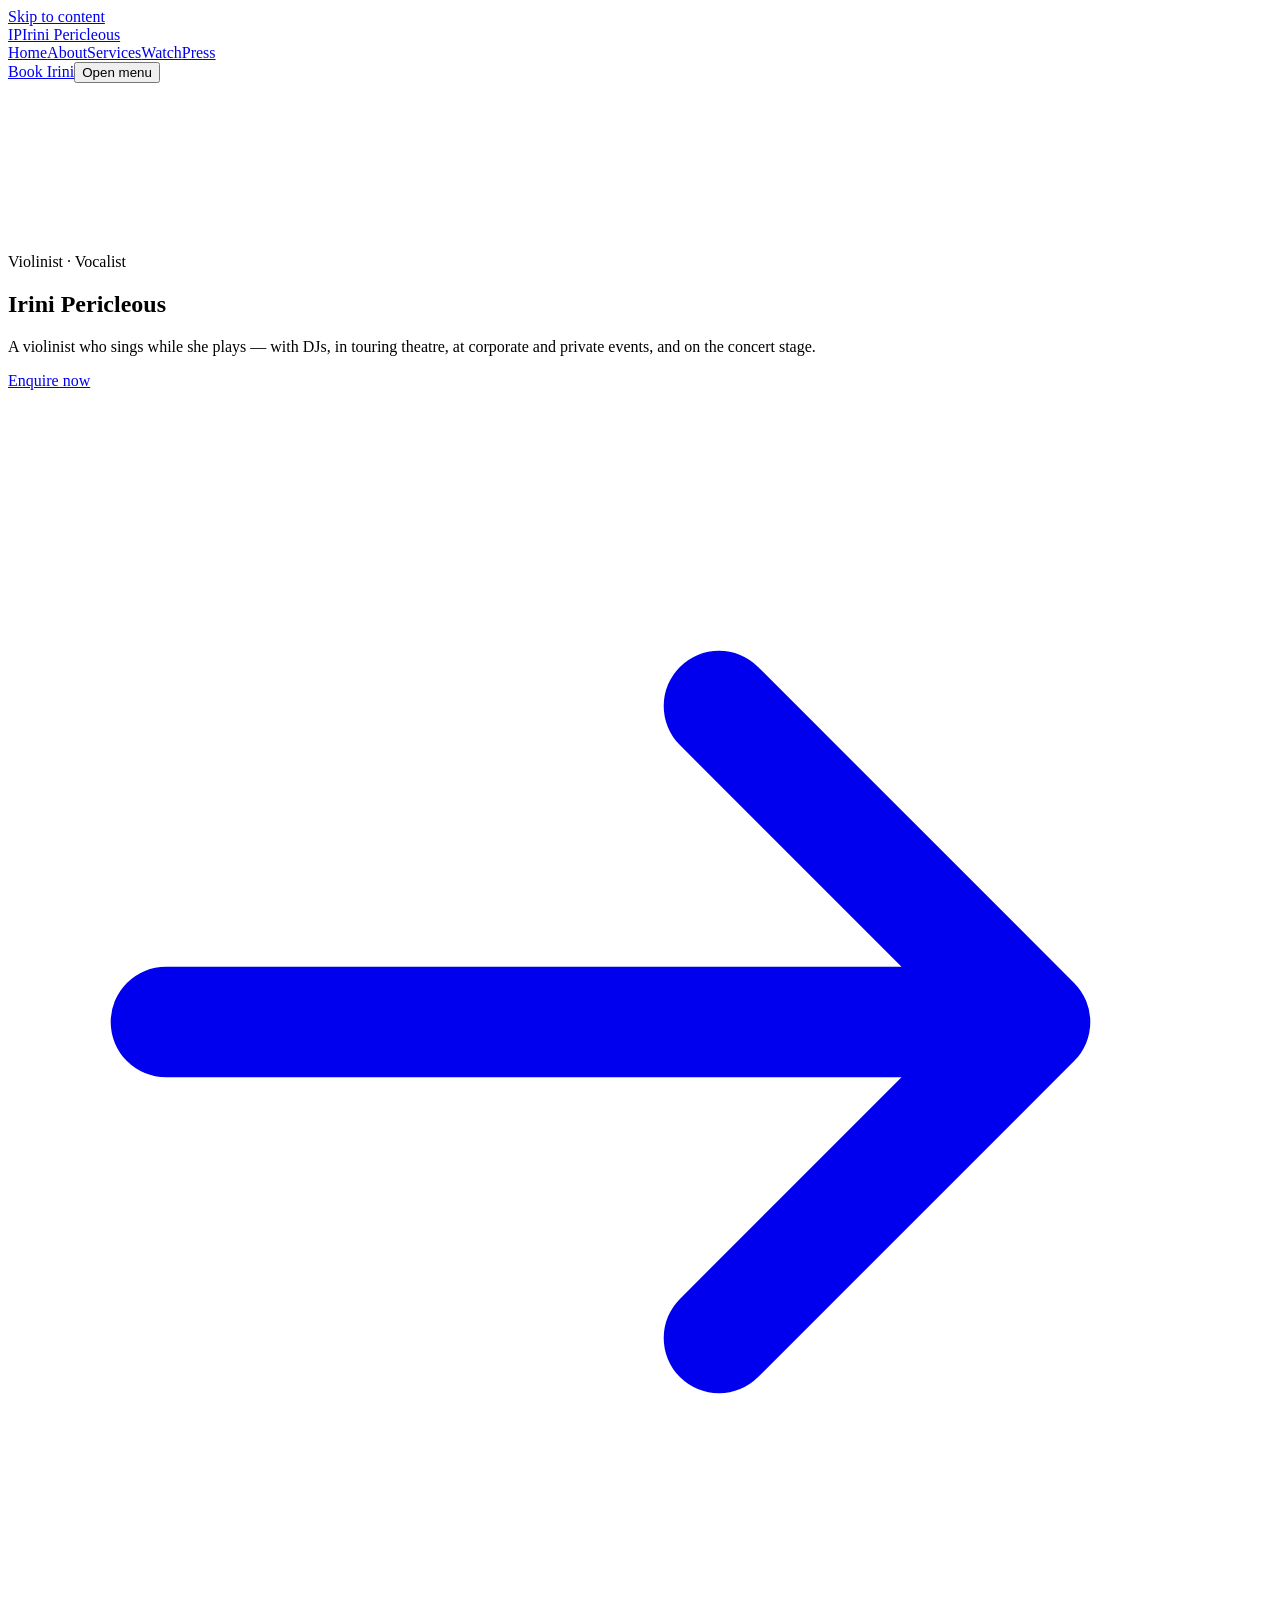
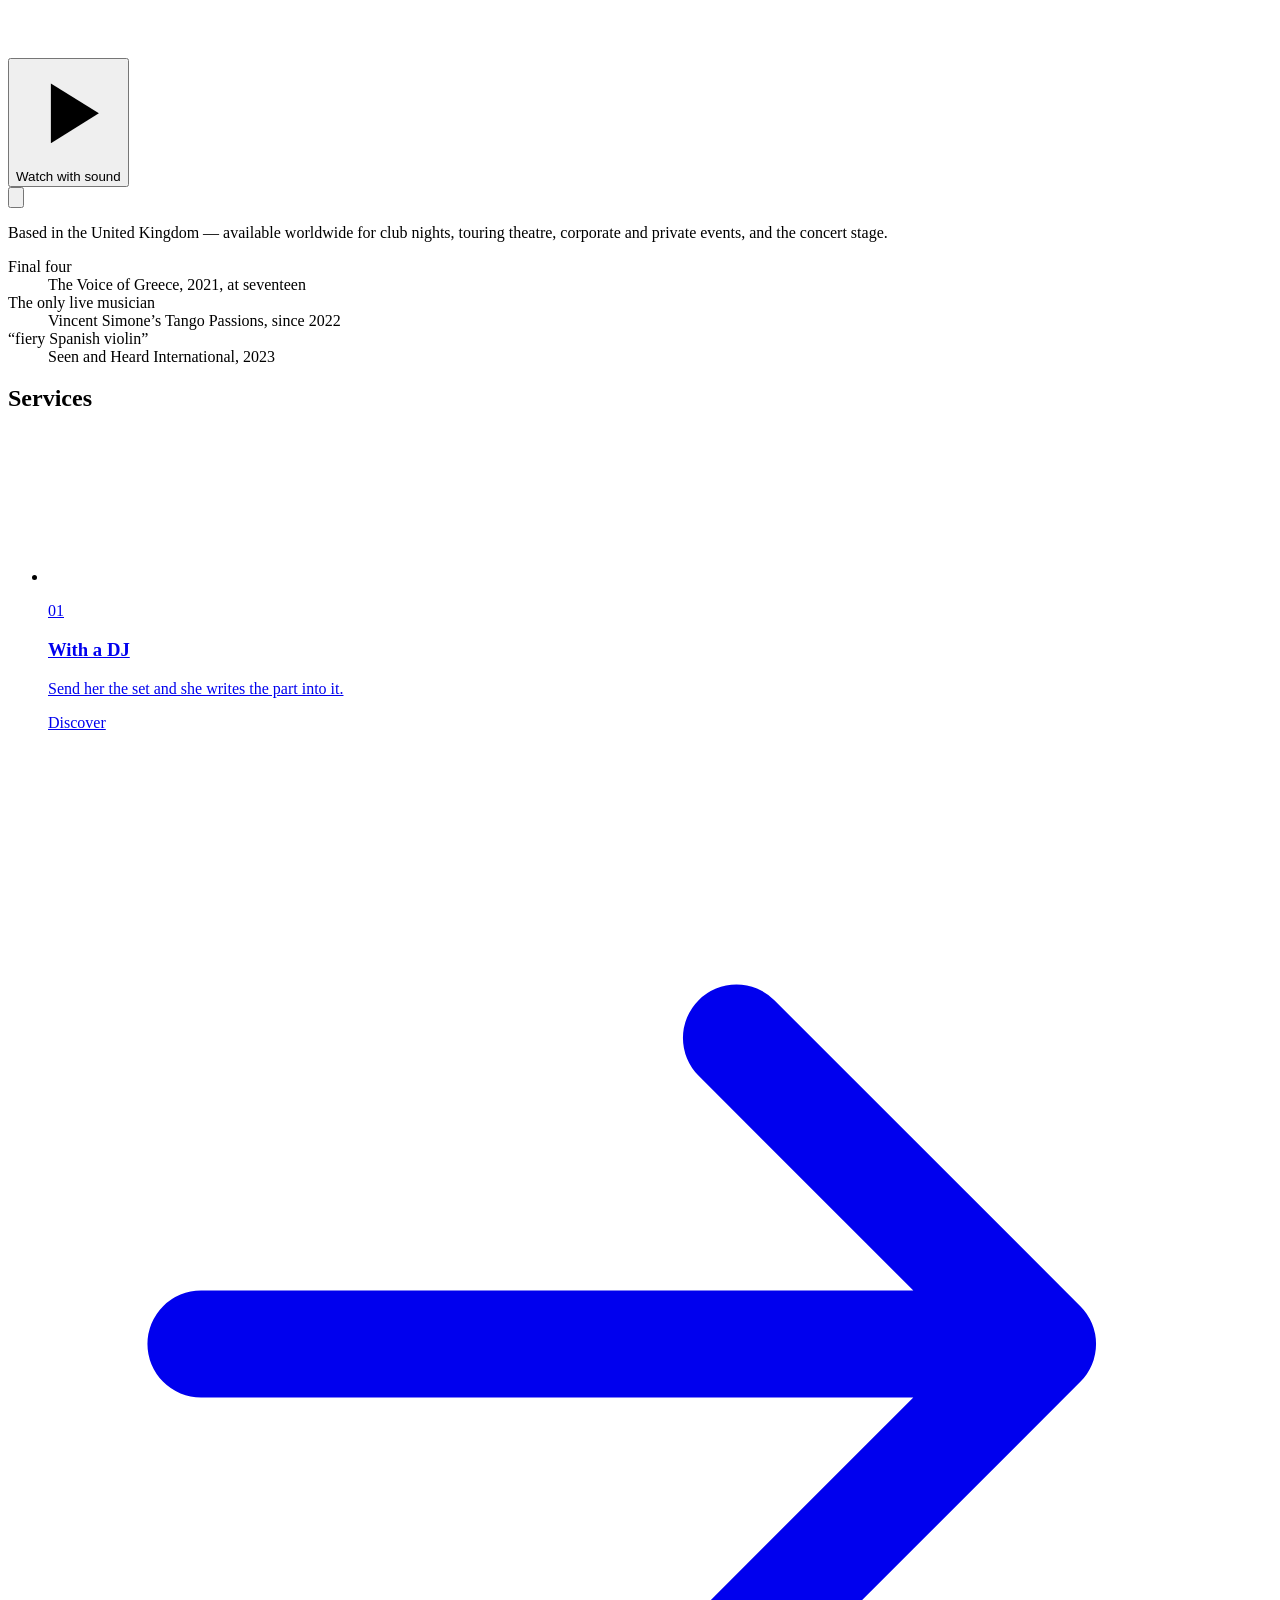
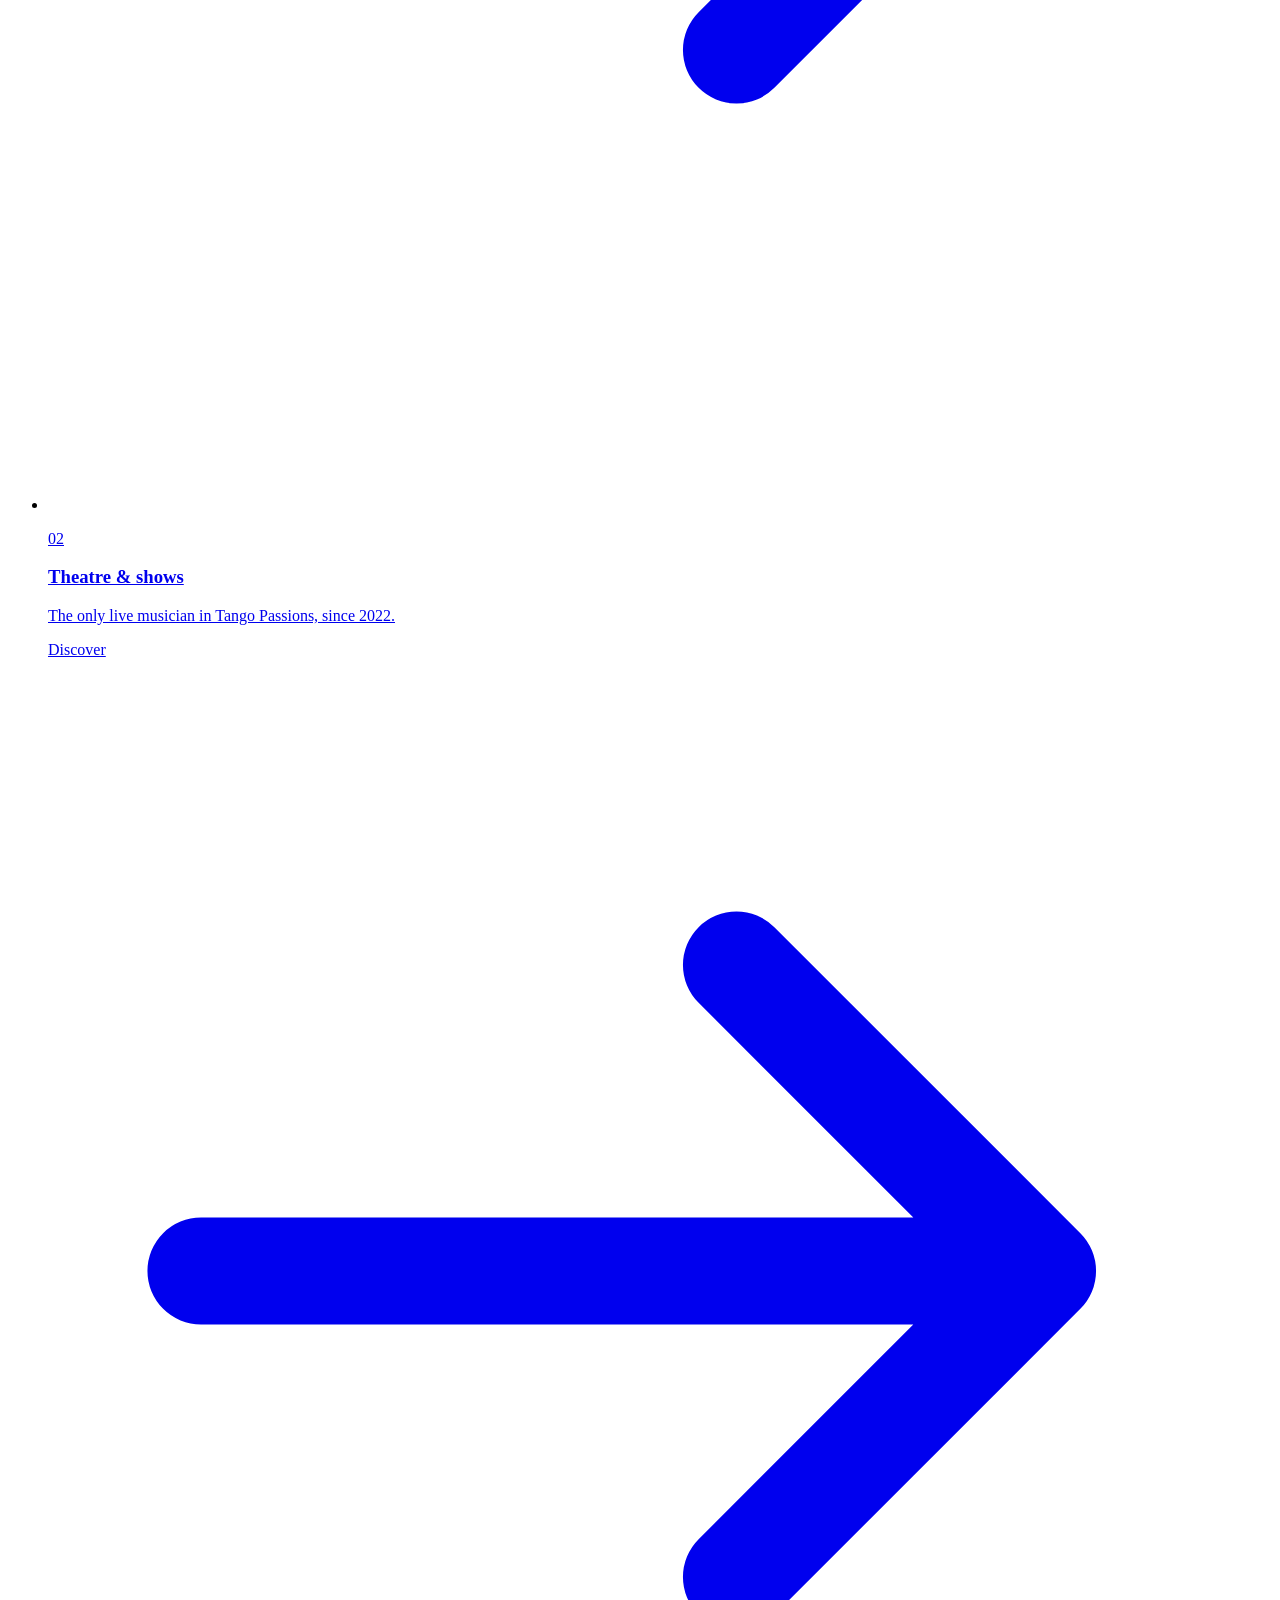
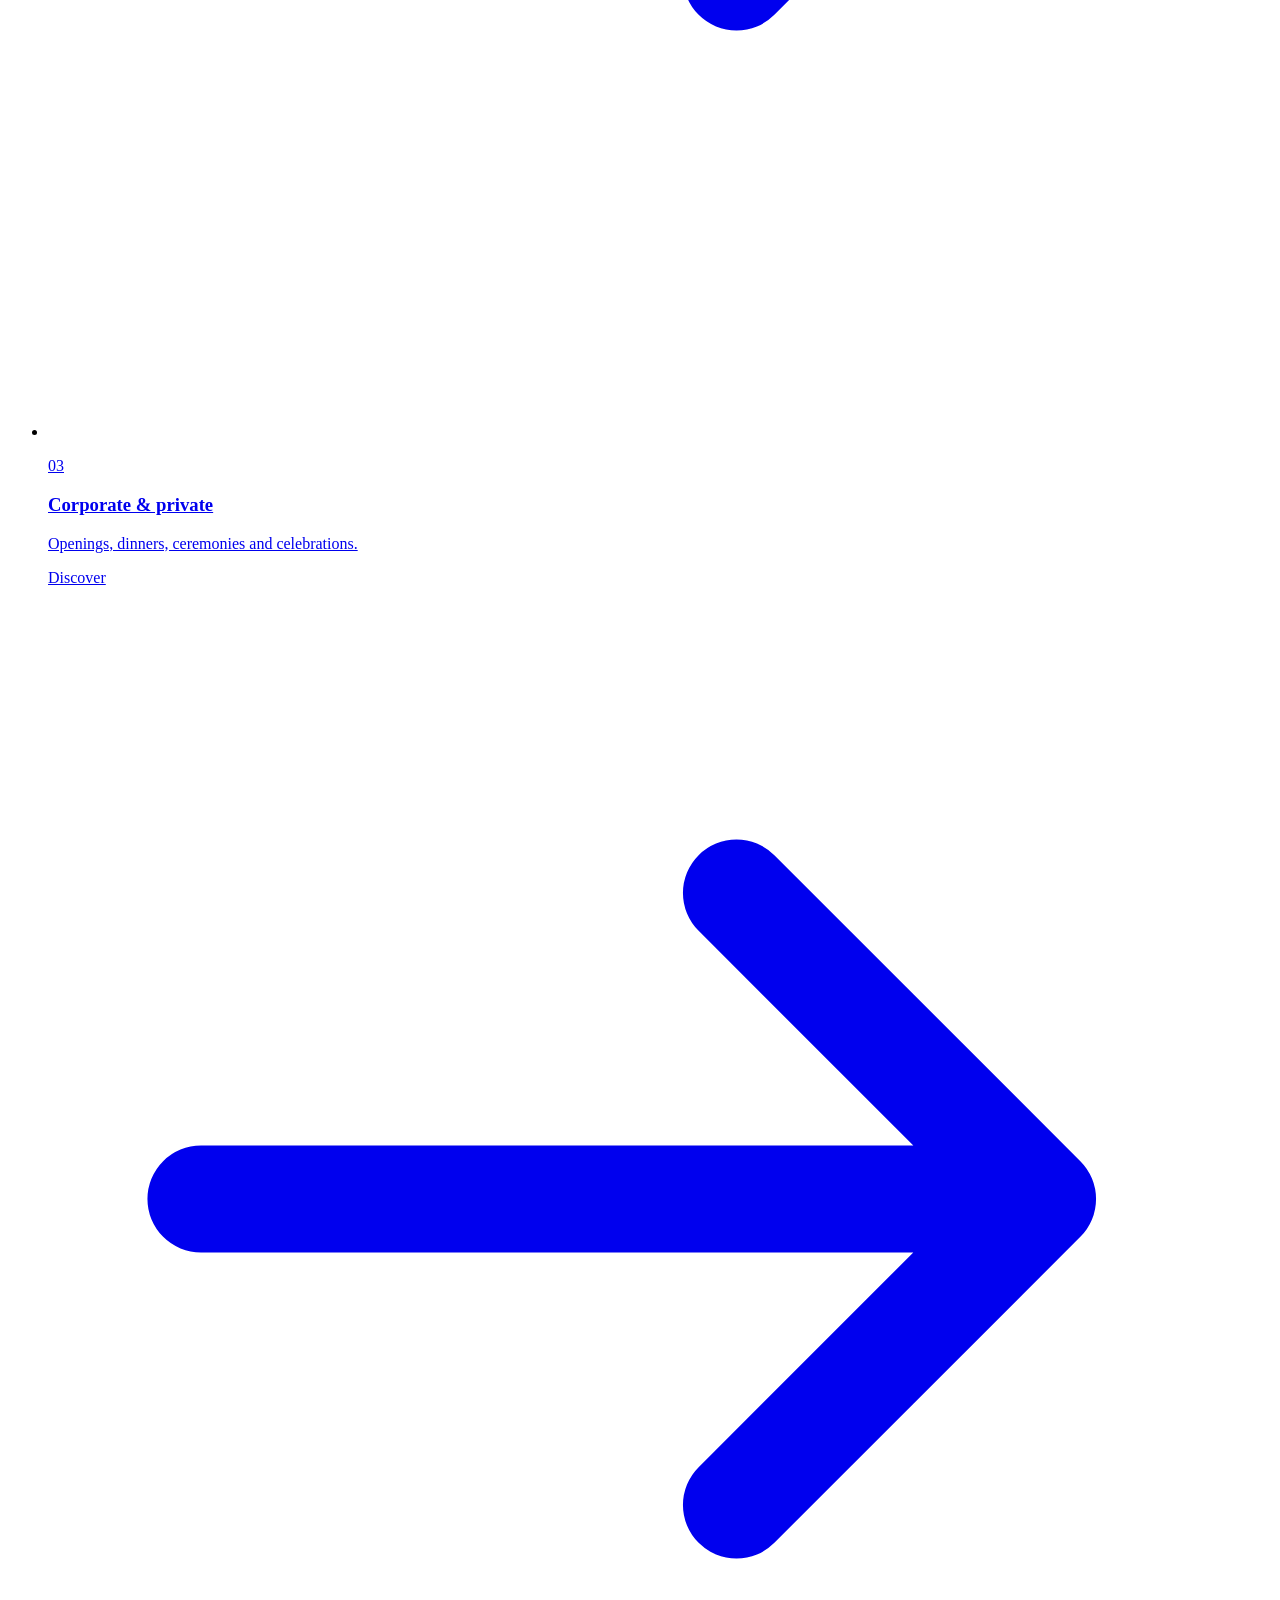
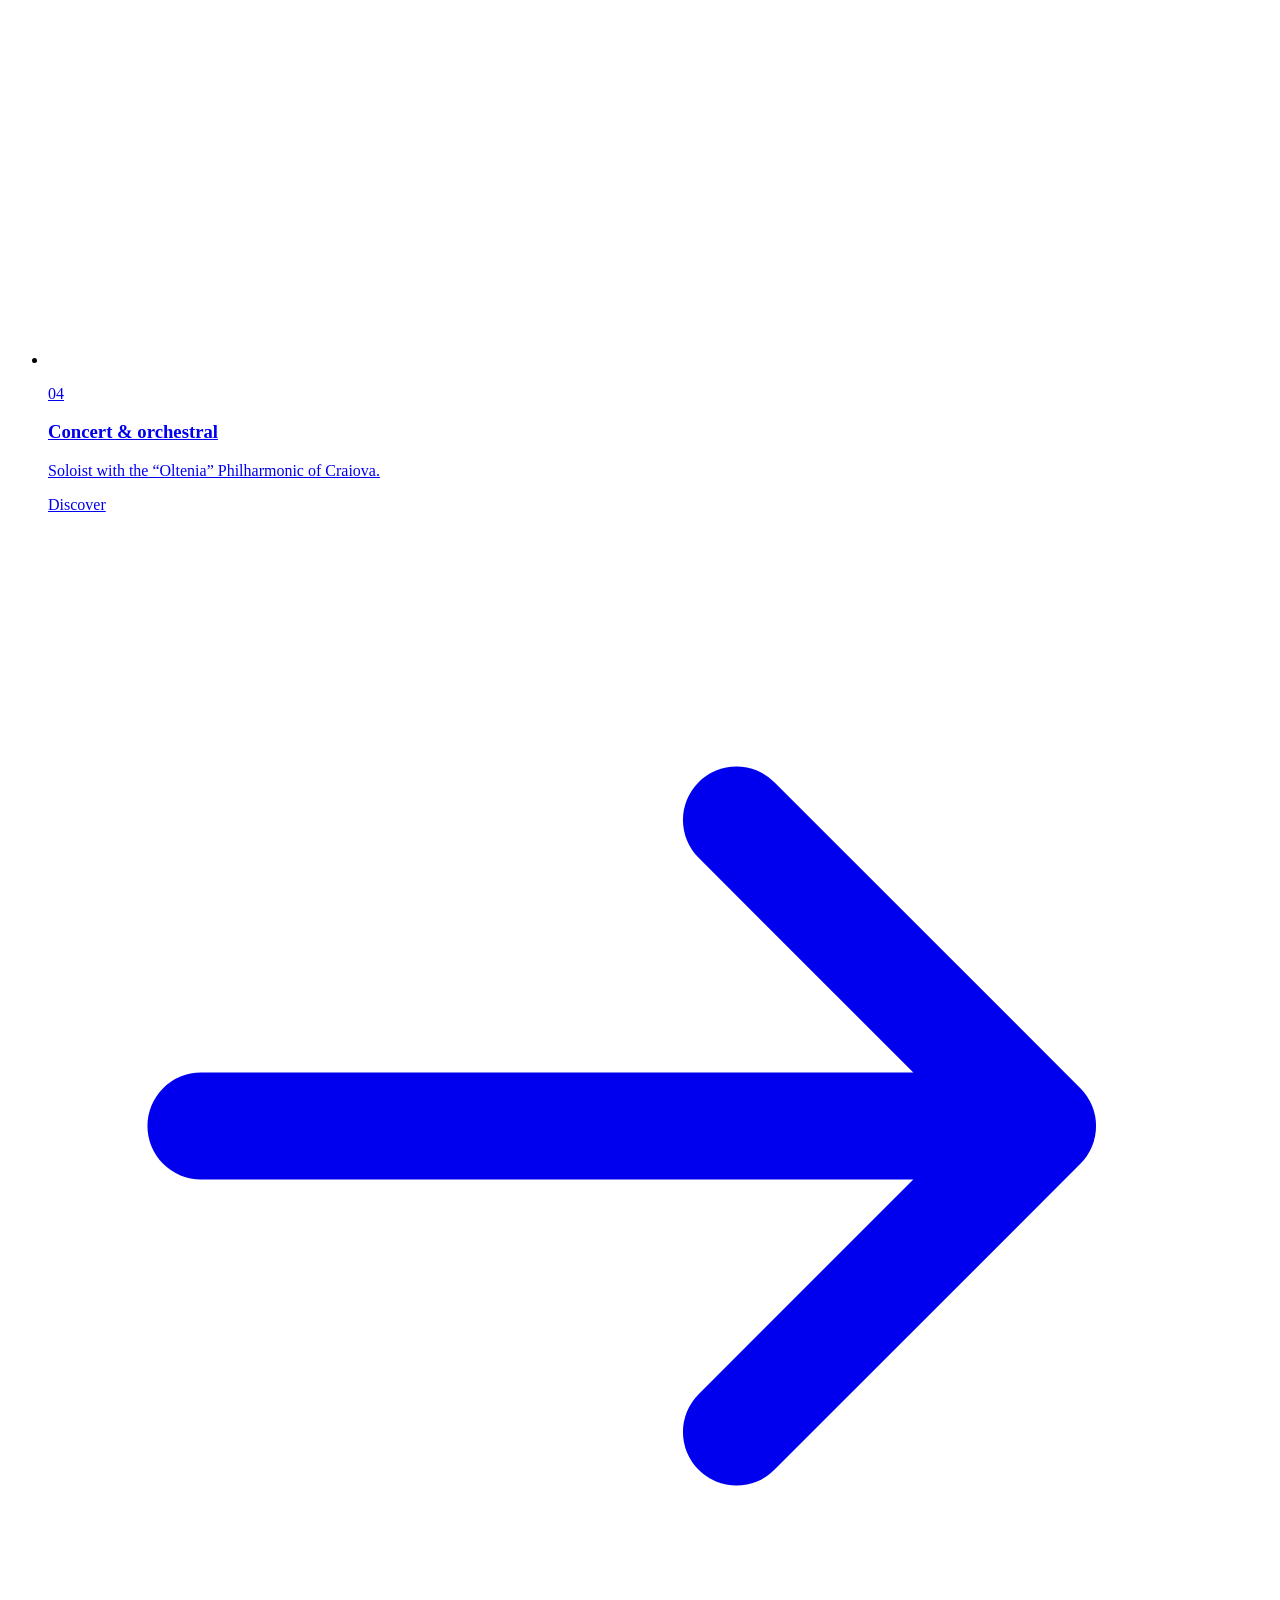
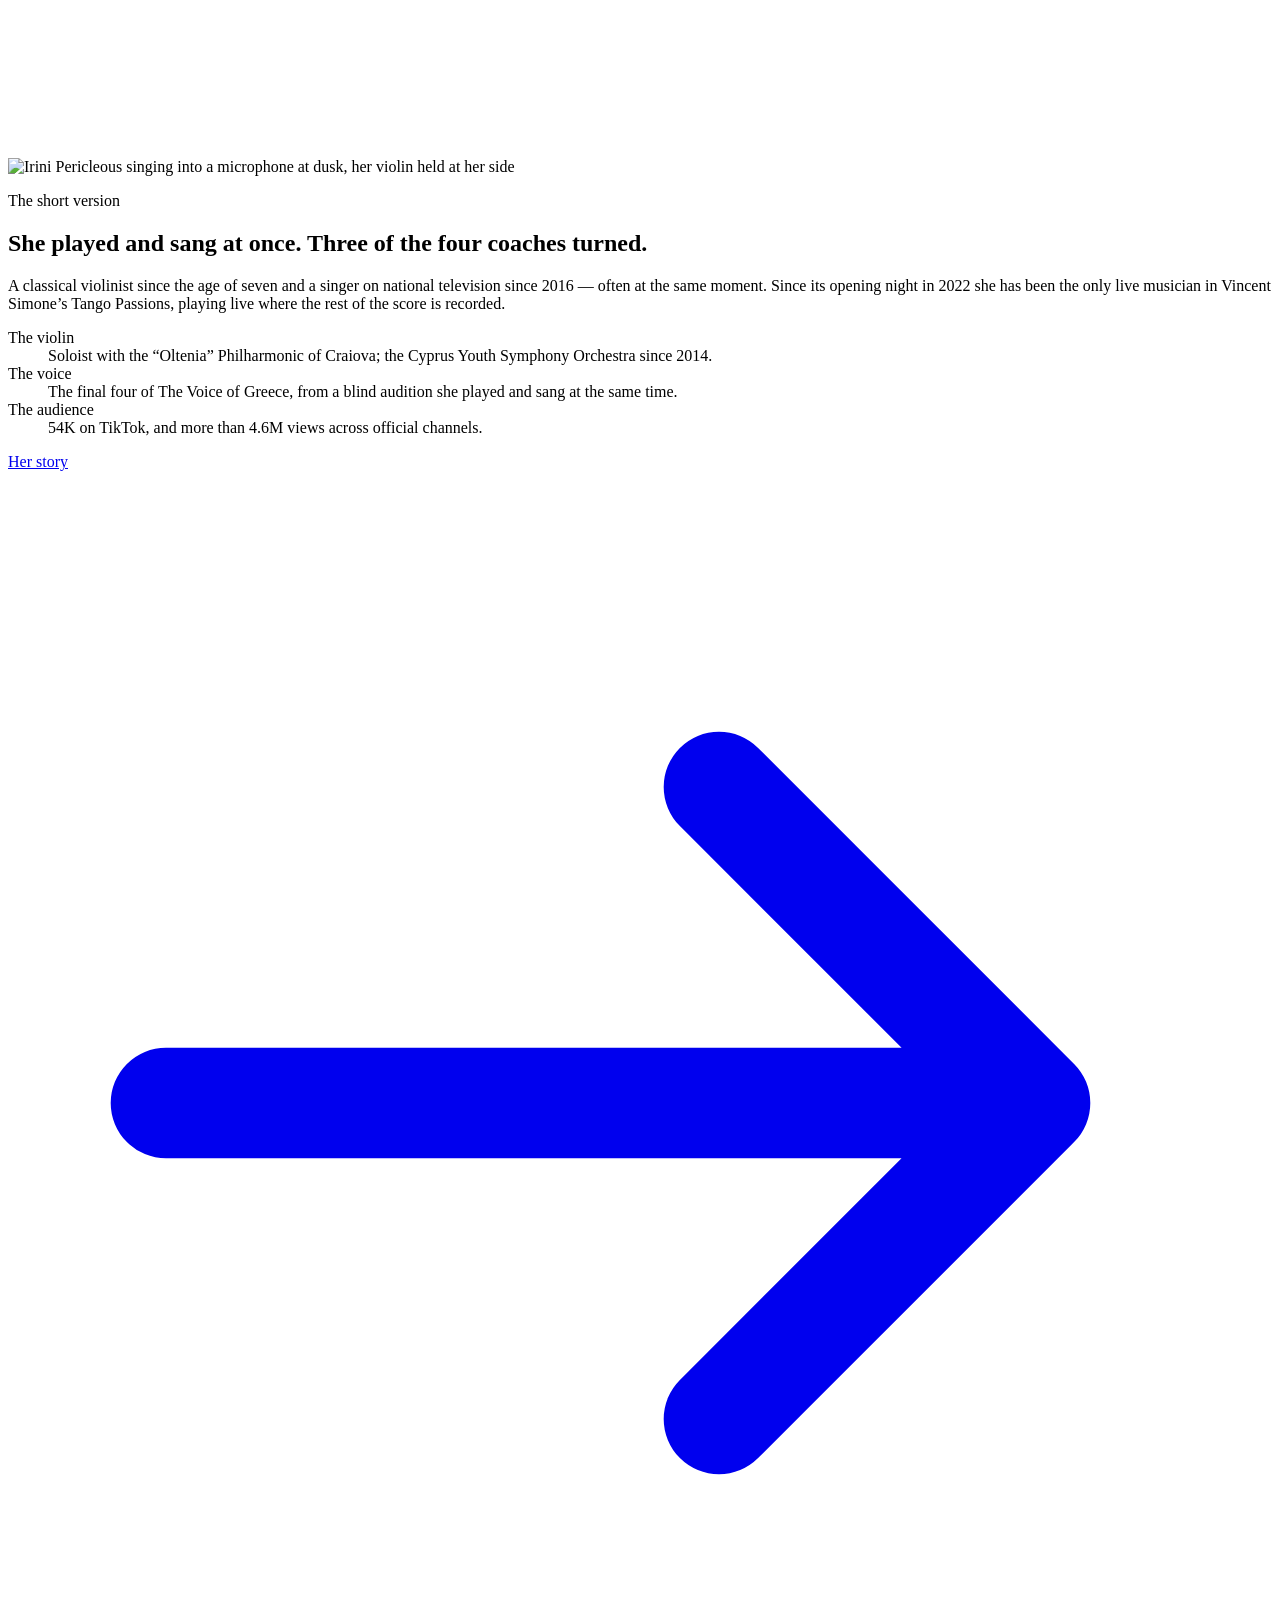
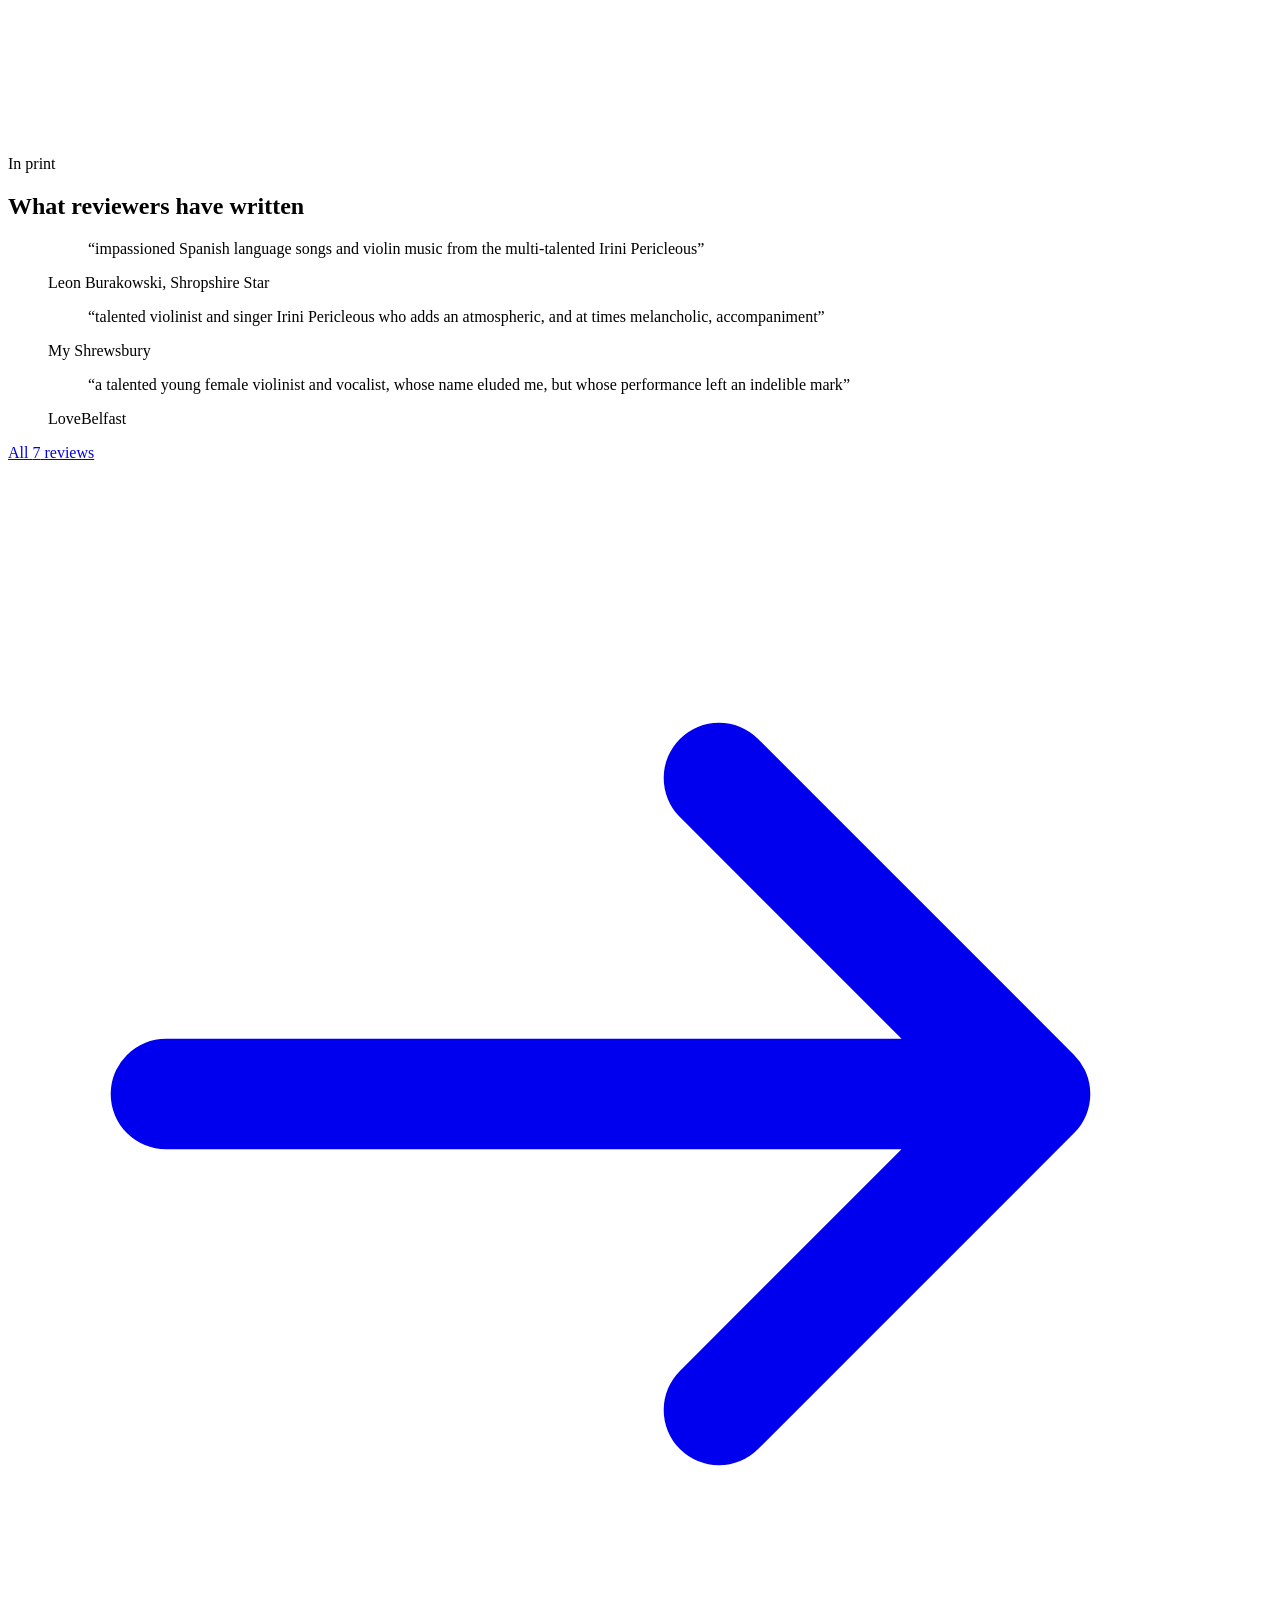
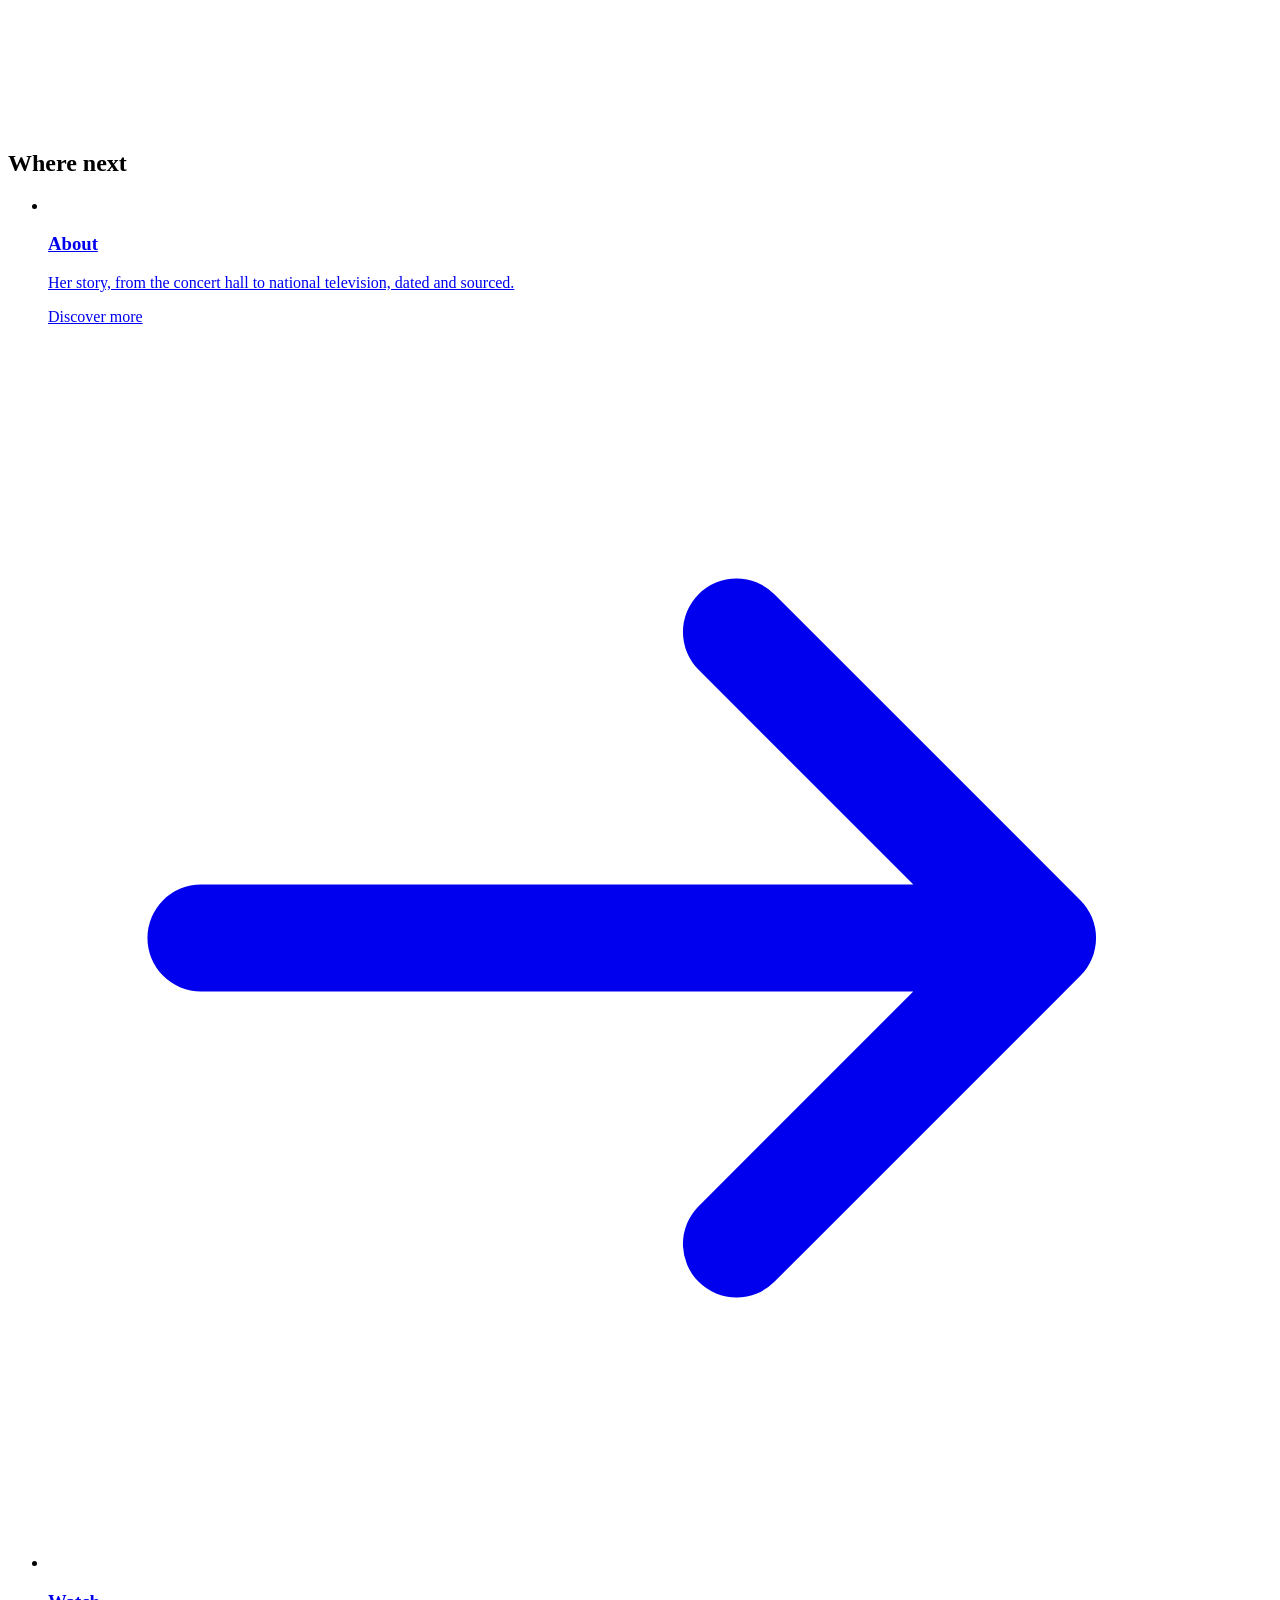
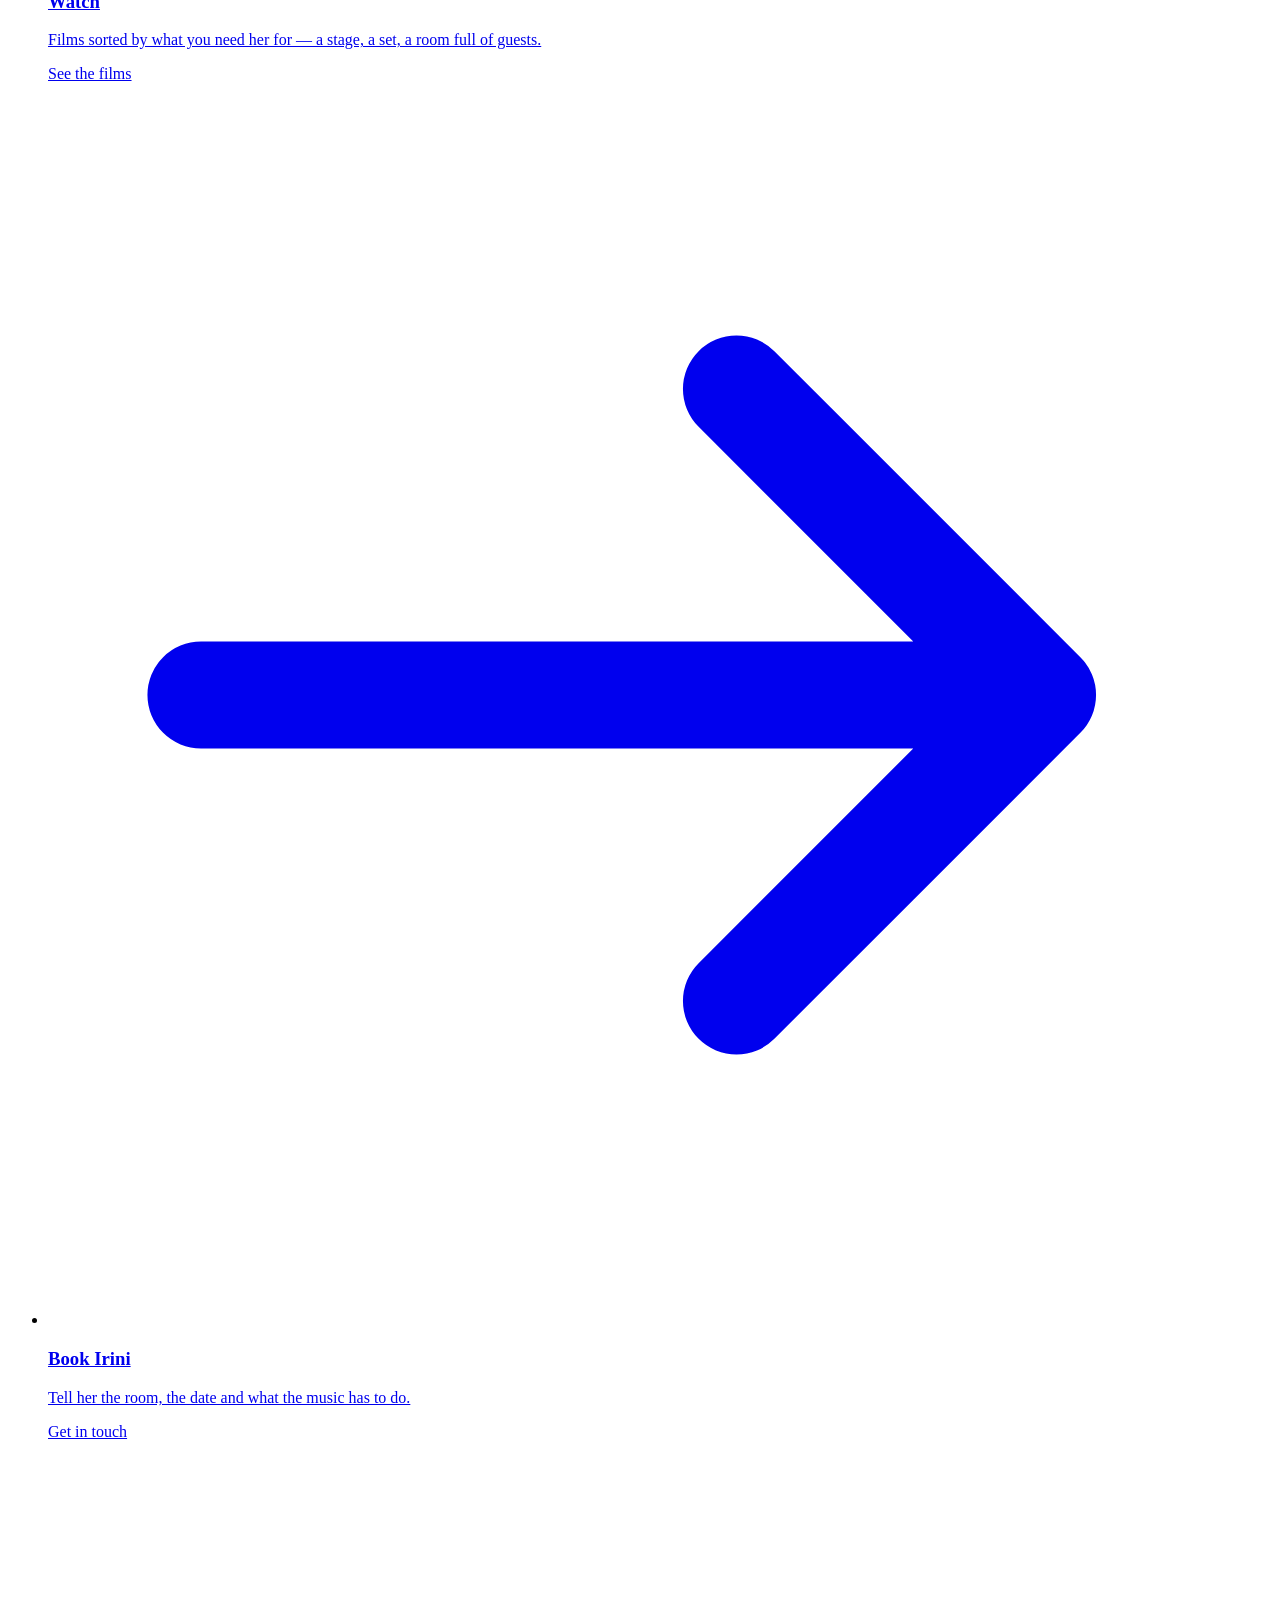
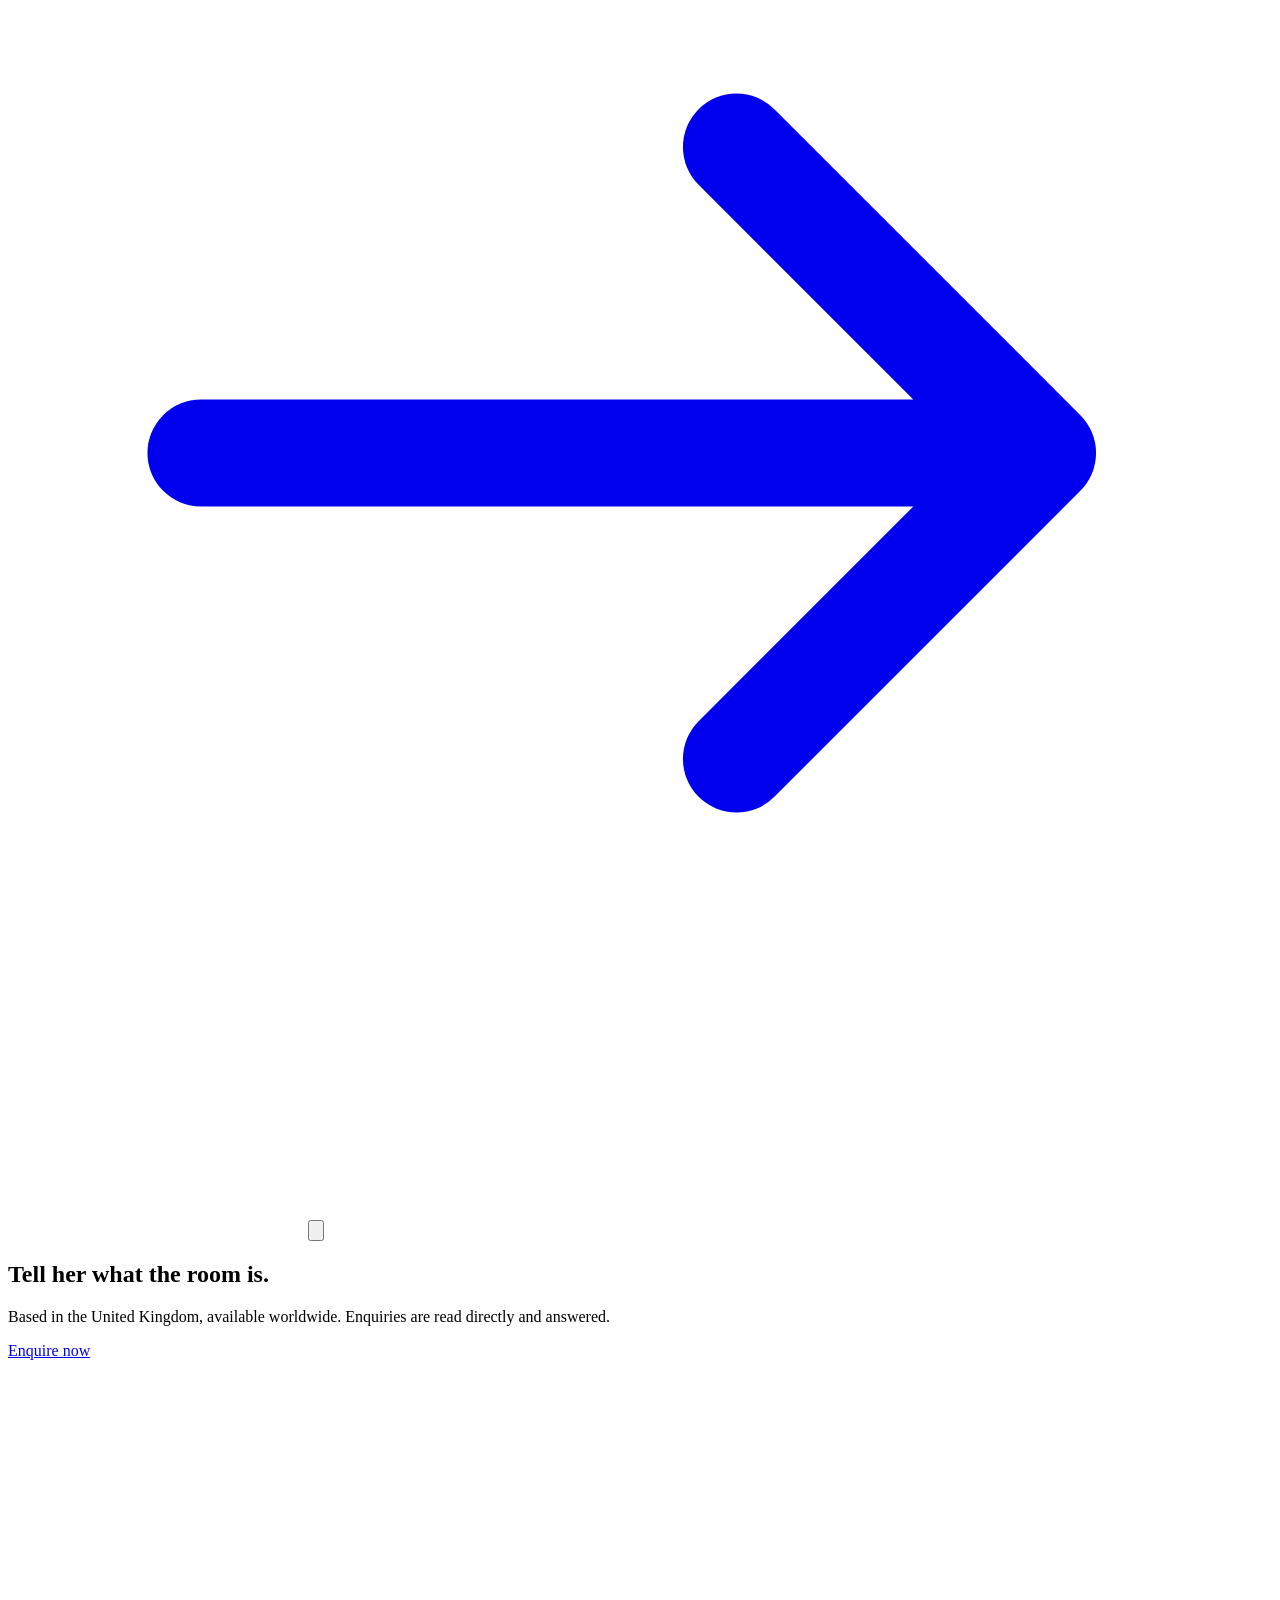
==== commit 7cacdbdd: "Play the hero loop even when a phone asks for reduced motion; add a pause At the client's request th" ====
--- a/index.html
+++ b/index.html
@@ -1 +1 @@
-<!DOCTYPE html><html lang="en" class="cormorant_garamond_d38bb387-module__n4l3CW__variable eb_garamond_c6ce7d0d-module__od2Sla__variable no-js"><head><meta charSet="utf-8"/><meta name="viewport" content="width=device-width, initial-scale=1"/><link rel="preload" href="/irini-site/_next/static/media/01e4147cff8141ee-s.p.3huc2loe0ie8a.woff2" as="font" crossorigin="" type="font/woff2"/><link rel="preload" href="/irini-site/_next/static/media/8bd76523131fa0fc-s.p.1pvupmngxrt5z.woff2" as="font" crossorigin="" type="font/woff2"/><link rel="preload" as="image" imageSrcSet="/irini-site/media/hero-768.webp 768w, /irini-site/media/hero-1280.webp 1280w, /irini-site/media/hero-1920.webp 1920w" imageSizes="100vw" fetchPriority="high"/><link rel="stylesheet" href="/irini-site/_next/static/chunks/2x5y8sk2crz4p.css" data-precedence="next"/><link rel="preload" as="script" fetchPriority="low" href="/irini-site/_next/static/chunks/3s6nzrbk-8mnv.js"/><script src="/irini-site/_next/static/chunks/2mmpezlrfmbu5.js" async=""></script><script src="/irini-site/_next/static/chunks/1j_9b-l0n6u-t.js" async=""></script><script src="/irini-site/_next/static/chunks/12xr0l0glc5x8.js" async=""></script><script src="/irini-site/_next/static/chunks/turbopack-01ugani0lwb0j.js" async=""></script><script src="/irini-site/_next/static/chunks/3s5ikpo9p_0i1.js" async=""></script><script src="/irini-site/_next/static/chunks/3fntmmi971322.js" async=""></script><script src="/irini-site/_next/static/chunks/3eb14ipehtxup.js" async=""></script><meta name="theme-color" content="#fbf6f1"/><meta name="color-scheme" content="light"/><title>Irini Pericleous — Violinist and vocalist</title><meta name="description" content="Cypriot violinist and vocalist, based in the UK. She plays and sings at the same time: three of the four coaches turned on it at The Voice of Greece. Since 2022, the only live musician in Vincent Simone’s Tango Passions, a show whose score is otherwise recorded."/><meta name="application-name" content="Irini Pericleous"/><meta name="author" content="Irini Pericleous"/><meta name="keywords" content="Irini Pericleous,Ειρήνη Περικλέους,Eirini Pericleous,Irini Perikleous,violinist,singer,Cyprus,The Voice of Greece,crossover violinist,booking"/><meta name="creator" content="Irini Pericleous"/><meta name="robots" content="noindex, nofollow, nocache"/><link rel="canonical" href="https://andy-arrow.github.io/irini-site/"/><meta name="format-detection" content="telephone=no, address=no, email=no"/><meta property="og:title" content="Irini Pericleous — Violinist and vocalist"/><meta property="og:description" content="Cypriot violinist and vocalist, based in the UK. She plays and sings at the same time: three of the four coaches turned on it at The Voice of Greece. Since 2022, the only live musician in Vincent Simone’s Tango Passions, a show whose score is otherwise recorded."/><meta property="og:url" content="https://andy-arrow.github.io/irini-site/"/><meta property="og:site_name" content="Irini Pericleous"/><meta property="og:locale" content="en_GB"/><meta property="og:image" content="https://andy-arrow.github.io/irini-site/opengraph-image?cad85be064ffa6a7"/><meta property="og:image:type" content="image/png"/><meta property="og:image:width" content="1200"/><meta property="og:image:height" content="630"/><meta property="og:image:alt" content="Irini Pericleous playing violin at an evening performance"/><meta property="og:type" content="profile"/><meta name="twitter:card" content="summary_large_image"/><meta name="twitter:title" content="Irini Pericleous — Violinist and vocalist"/><meta name="twitter:description" content="Cypriot violinist and vocalist, based in the UK. She plays and sings at the same time: three of the four coaches turned on it at The Voice of Greece. Since 2022, the only live musician in Vincent Simone’s Tango Passions, a show whose score is otherwise recorded."/><meta name="twitter:image" content="https://andy-arrow.github.io/irini-site/opengraph-image?cad85be064ffa6a7"/><meta name="twitter:image:alt" content="Irini Pericleous playing violin at an evening performance"/><meta name="twitter:image:type" content="image/png"/><meta name="twitter:image:width" content="1200"/><meta name="twitter:image:height" content="630"/><link rel="icon" href="/irini-site/icon" type="image/png" sizes="64x64"/><meta name="next-size-adjust" content=""/><link rel="preconnect" href="https://i.ytimg.com"/><link rel="dns-prefetch" href="https://www.youtube-nocookie.com"/><script>document.documentElement.classList.remove('no-js')</script><script src="/irini-site/_next/static/chunks/0cz1d0mv5g_q7.js" noModule=""></script></head><body><div hidden=""><!--$--><!--/$--></div><a class="skip-link" href="#main">Skip to content</a><header class="pointer-events-none fixed inset-x-0 top-0 z-50 px-3.5 pt-3 sm:pt-[18px]"><div class="pointer-events-auto relative z-50 mx-auto flex h-[3.875rem] max-w-[76.25rem] items-center justify-between gap-4 rounded-full bg-[var(--color-white)] py-2 pl-3 pr-2 shadow-[var(--shadow-pill)] sm:pl-[1.375rem] sm:pr-2.5"><a class="flex min-h-11 min-w-0 shrink-0 items-center gap-3" aria-label="Irini Pericleous — home" href="/irini-site/"><span aria-hidden="true" class="inline-flex h-10 w-10 shrink-0 items-center justify-center rounded-full border border-[var(--color-bronze-light)] bg-[var(--color-paper)] font-semibold italic leading-none tracking-[0.02em] text-[var(--color-bronze)] " style="font-size:0.98rem">IP</span><span class="hidden whitespace-nowrap text-[0.875rem] font-semibold uppercase tracking-[0.12em] text-[var(--color-ink)] min-[360px]:inline">Irini Pericleous</span></a><nav aria-label="Primary" class="hidden min-w-0 items-center gap-7 lg:flex xl:gap-9"><a aria-current="page" class="link-draw whitespace-nowrap text-[0.84375rem] font-semibold uppercase tracking-[0.08em] text-[var(--color-ink)] transition-opacity duration-300 opacity-100 [background-size:100%_1px]" href="/irini-site/">Home</a><a class="link-draw whitespace-nowrap text-[0.84375rem] font-semibold uppercase tracking-[0.08em] text-[var(--color-ink)] transition-opacity duration-300 opacity-[0.68] hover:opacity-100" href="/irini-site/about/">About</a><a class="link-draw whitespace-nowrap text-[0.84375rem] font-semibold uppercase tracking-[0.08em] text-[var(--color-ink)] transition-opacity duration-300 opacity-[0.68] hover:opacity-100" href="/irini-site/services/">Services</a><a class="link-draw whitespace-nowrap text-[0.84375rem] font-semibold uppercase tracking-[0.08em] text-[var(--color-ink)] transition-opacity duration-300 opacity-[0.68] hover:opacity-100" href="/irini-site/watch/">Watch</a><a class="link-draw whitespace-nowrap text-[0.84375rem] font-semibold uppercase tracking-[0.08em] text-[var(--color-ink)] transition-opacity duration-300 opacity-[0.68] hover:opacity-100" href="/irini-site/press/">Press</a></nav><div class="flex shrink-0 items-center gap-1.5"><a class="btn btn-primary btn-sm hidden sm:inline-flex" href="/irini-site/enquiries/">Book Irini</a><button type="button" aria-expanded="false" aria-controls="mobile-menu" class="relative z-50 flex h-11 w-11 items-center justify-center rounded-full text-[var(--color-ink)] transition-colors hover:bg-[var(--color-paper)] lg:hidden"><span class="sr-only">Open menu</span><span aria-hidden="true" class="relative block h-3 w-[1.375rem]"><span class="absolute left-0 block h-[1.4px] w-full bg-current transition-all duration-500 ease-[var(--ease)]" style="top:0;transform:none"></span><span class="absolute left-0 block h-[1.4px] w-full bg-current transition-all duration-500 ease-[var(--ease)]" style="bottom:0;transform:none"></span></span></button></div></div><div id="mobile-menu" hidden="" class="pointer-events-auto fixed inset-0 z-40 overflow-y-auto overscroll-contain bg-[var(--color-paper)] lg:hidden"><nav aria-label="Primary" class="wrap flex min-h-full flex-col pb-10 pt-28"><ul><li style="border-bottom:1px solid var(--rule)"><a aria-current="page" class="flex items-baseline justify-between gap-4 py-5" href="/irini-site/"><span><span class="display block text-[2rem] leading-tight">Home</span><span class="mt-1 block text-[0.9375rem] italic text-[var(--fg-mute)]">The start</span></span><span aria-hidden="true" class="text-[var(--color-bronze)]">→</span></a></li><li style="border-bottom:1px solid var(--rule)"><a class="flex items-baseline justify-between gap-4 py-5" href="/irini-site/about/"><span><span class="display block text-[2rem] leading-tight">About</span><span class="mt-1 block text-[0.9375rem] italic text-[var(--fg-mute)]">Her story and the record</span></span><span aria-hidden="true" class="text-[var(--color-bronze)]">→</span></a></li><li style="border-bottom:1px solid var(--rule)"><a class="flex items-baseline justify-between gap-4 py-5" href="/irini-site/services/"><span><span class="display block text-[2rem] leading-tight">Services</span><span class="mt-1 block text-[0.9375rem] italic text-[var(--fg-mute)]">What she brings to the room</span></span><span aria-hidden="true" class="text-[var(--color-bronze)]">→</span></a></li><li style="border-bottom:1px solid var(--rule)"><a class="flex items-baseline justify-between gap-4 py-5" href="/irini-site/watch/"><span><span class="display block text-[2rem] leading-tight">Watch</span><span class="mt-1 block text-[0.9375rem] italic text-[var(--fg-mute)]">Films, by what you need</span></span><span aria-hidden="true" class="text-[var(--color-bronze)]">→</span></a></li><li style="border-bottom:1px solid var(--rule)"><a class="flex items-baseline justify-between gap-4 py-5" href="/irini-site/press/"><span><span class="display block text-[2rem] leading-tight">Press</span><span class="mt-1 block text-[0.9375rem] italic text-[var(--fg-mute)]">Press kit and reviews</span></span><span aria-hidden="true" class="text-[var(--color-bronze)]">→</span></a></li></ul><a class="btn btn-primary mt-10 w-full" href="/irini-site/enquiries/">Book Irini</a><p class="mt-auto pt-10 text-center text-[0.9375rem] italic text-[var(--fg-mute)]"><a href="mailto:irinipericleous02@gmail.com" class="link-inline not-italic">irinipericleous02@gmail.com</a><br/>Based in the United Kingdom — available worldwide</p></nav></div></header><main id="main"><section aria-labelledby="hero-heading" class="on-dark scrim-hero relative isolate flex h-[92svh] max-h-[61.25rem] min-h-[37.5rem] items-center justify-center overflow-hidden bg-[var(--color-ink)] text-center sm:h-[100svh] sm:min-h-[40rem]"><img src="/irini-site/media/hero-1280.webp" srcSet="/irini-site/media/hero-768.webp 768w, /irini-site/media/hero-1280.webp 1280w, /irini-site/media/hero-1920.webp 1920w" sizes="100vw" alt="" fetchPriority="high" class="absolute inset-0 -z-10 h-full w-full object-cover" style="object-position:45% 40%"/><video class="ambient absolute inset-0 -z-10 h-full w-full object-cover" data-playing="false" style="object-position:45% 40%" muted="" loop="" playsInline="" preload="none" disablePictureInPicture="" aria-hidden="true" tabindex="-1"></video><div class="wrap relative z-10 pt-16"><p class="eyebrow eyebrow-lg enter over-media" style="--d:80ms">Violinist <span aria-hidden="true">·</span> Vocalist</p><h1 id="hero-heading" class="display display-xl enter over-media mt-5" style="--d:180ms">Irini Pericleous</h1><p class="enter over-media mx-auto mt-6 max-w-[36rem] text-[1.1875rem] leading-[1.6] text-[var(--fg-soft)] md:text-[1.3125rem]" style="--d:300ms">A violinist who sings while she plays — with DJs, in touring theatre, at corporate and private events, and on the concert stage.</p><div class="enter mt-9 flex flex-col items-center justify-center gap-3 sm:flex-row sm:gap-6" style="--d:420ms"><a class="btn btn-primary" href="/irini-site/enquiries/">Enquire now<svg aria-hidden="true" viewBox="0 0 16 16" class="h-[0.9em] w-[0.9em] shrink-0 arrow" fill="none" stroke="currentColor" stroke-width="1.4" stroke-linecap="round" stroke-linejoin="round"><path d="M2 8h11M9 4l4 4-4 4"></path></svg></a><button type="button" class="link-arrow over-media"><svg aria-hidden="true" viewBox="0 0 24 24" class="h-[0.85em] w-[0.85em] "><path d="M8 5.14v13.72L19 12z" fill="currentColor"></path></svg><span class="label">Watch with sound</span></button></div></div><span aria-hidden="true" class="cue absolute bottom-7 left-1/2 z-10 block h-12 w-px -translate-x-1/2 bg-[var(--fg-mute)]"></span></section><section aria-label="In short" class="section-tight pt-[4.375rem] pb-12 md:pb-14"><div class="wrap text-center"><p class="strap mx-auto" data-reveal="true">Based in the United Kingdom — available worldwide for club nights, touring theatre, corporate and private events, and the concert stage.</p><dl class="mx-auto mt-12 grid max-w-[60rem] gap-8 sm:grid-cols-3 sm:gap-0"><div data-reveal="true" class="sm:px-6 " style="--d:0ms"><dt class="display text-[1.5rem] leading-tight">Final four</dt><dd class="meta mt-2">The Voice of Greece, 2021, at seventeen</dd></div><div data-reveal="true" class="sm:px-6 sm:border-l sm:border-[var(--rule)]" style="--d:90ms"><dt class="display text-[1.5rem] leading-tight">The only live musician</dt><dd class="meta mt-2">Vincent Simone’s Tango Passions, since 2022</dd></div><div data-reveal="true" class="sm:px-6 sm:border-l sm:border-[var(--rule)]" style="--d:180ms"><dt class="display text-[1.5rem] leading-tight">“fiery Spanish violin”</dt><dd class="meta mt-2">Seen and Heard International, 2023</dd></div></dl></div></section><section aria-labelledby="services-heading" class="pt-6 pb-[clamp(3.5rem,8vw,6.25rem)]"><div class="wrap"><h2 id="services-heading" class="sr-only">Services</h2><ul class="grid gap-5 sm:grid-cols-2 lg:grid-cols-4 lg:gap-4 xl:gap-5"><li data-reveal="true" class="mx-auto w-full max-w-[26.25rem] sm:max-w-none" style="--d:0ms"><a class="media-tile scrim-tile group aspect-[4/5] w-full" href="/irini-site/services/#dj"><img src="/irini-site/media/tile-dj-720.webp" srcSet="/irini-site/media/tile-dj-360.webp 360w, /irini-site/media/tile-dj-720.webp 720w" sizes="(min-width: 1024px) 18rem, (min-width: 640px) 45vw, 26rem" alt="" loading="lazy" class="media"/><video class="ambient media" data-playing="false" muted="" loop="" playsInline="" preload="none" disablePictureInPicture="" aria-hidden="true" tabindex="-1"></video><div class="on-dark relative z-10 p-6 md:p-7"><p class="meta over-media !text-[var(--fg-mute)]">01</p><h3 class="display display-sm over-media mt-1">With a DJ</h3><p class="over-media mt-2 text-[1rem] leading-[1.5] text-[var(--fg-soft)]">Send her the set and she writes the part into it.</p><span class="link-arrow over-media mt-2 !min-h-0"><span class="label">Discover</span><svg aria-hidden="true" viewBox="0 0 16 16" class="h-[0.9em] w-[0.9em] shrink-0 arrow" fill="none" stroke="currentColor" stroke-width="1.4" stroke-linecap="round" stroke-linejoin="round"><path d="M2 8h11M9 4l4 4-4 4"></path></svg></span></div></a></li><li data-reveal="true" class="mx-auto w-full max-w-[26.25rem] sm:max-w-none" style="--d:90ms"><a class="media-tile scrim-tile group aspect-[4/5] w-full" href="/irini-site/services/#stage"><img src="/irini-site/media/tile-stage-720.webp" srcSet="/irini-site/media/tile-stage-360.webp 360w, /irini-site/media/tile-stage-720.webp 720w" sizes="(min-width: 1024px) 18rem, (min-width: 640px) 45vw, 26rem" alt="" loading="lazy" class="media"/><video class="ambient media" data-playing="false" muted="" loop="" playsInline="" preload="none" disablePictureInPicture="" aria-hidden="true" tabindex="-1"></video><div class="on-dark relative z-10 p-6 md:p-7"><p class="meta over-media !text-[var(--fg-mute)]">02</p><h3 class="display display-sm over-media mt-1">Theatre &amp; shows</h3><p class="over-media mt-2 text-[1rem] leading-[1.5] text-[var(--fg-soft)]">The only live musician in Tango Passions, since 2022.</p><span class="link-arrow over-media mt-2 !min-h-0"><span class="label">Discover</span><svg aria-hidden="true" viewBox="0 0 16 16" class="h-[0.9em] w-[0.9em] shrink-0 arrow" fill="none" stroke="currentColor" stroke-width="1.4" stroke-linecap="round" stroke-linejoin="round"><path d="M2 8h11M9 4l4 4-4 4"></path></svg></span></div></a></li><li data-reveal="true" class="mx-auto w-full max-w-[26.25rem] sm:max-w-none" style="--d:180ms"><a class="media-tile scrim-tile group aspect-[4/5] w-full" href="/irini-site/services/#events"><img src="/irini-site/media/tile-events-720.webp" srcSet="/irini-site/media/tile-events-360.webp 360w, /irini-site/media/tile-events-720.webp 720w" sizes="(min-width: 1024px) 18rem, (min-width: 640px) 45vw, 26rem" alt="" loading="lazy" class="media"/><video class="ambient media" data-playing="false" muted="" loop="" playsInline="" preload="none" disablePictureInPicture="" aria-hidden="true" tabindex="-1"></video><div class="on-dark relative z-10 p-6 md:p-7"><p class="meta over-media !text-[var(--fg-mute)]">03</p><h3 class="display display-sm over-media mt-1">Corporate &amp; private</h3><p class="over-media mt-2 text-[1rem] leading-[1.5] text-[var(--fg-soft)]">Openings, dinners, ceremonies and celebrations.</p><span class="link-arrow over-media mt-2 !min-h-0"><span class="label">Discover</span><svg aria-hidden="true" viewBox="0 0 16 16" class="h-[0.9em] w-[0.9em] shrink-0 arrow" fill="none" stroke="currentColor" stroke-width="1.4" stroke-linecap="round" stroke-linejoin="round"><path d="M2 8h11M9 4l4 4-4 4"></path></svg></span></div></a></li><li data-reveal="true" class="mx-auto w-full max-w-[26.25rem] sm:max-w-none" style="--d:270ms"><a class="media-tile scrim-tile group aspect-[4/5] w-full" href="/irini-site/services/#concerts"><img src="/irini-site/media/tile-concert-720.webp" srcSet="/irini-site/media/tile-concert-360.webp 360w, /irini-site/media/tile-concert-720.webp 720w" sizes="(min-width: 1024px) 18rem, (min-width: 640px) 45vw, 26rem" alt="" loading="lazy" class="media"/><video class="ambient media" data-playing="false" muted="" loop="" playsInline="" preload="none" disablePictureInPicture="" aria-hidden="true" tabindex="-1"></video><div class="on-dark relative z-10 p-6 md:p-7"><p class="meta over-media !text-[var(--fg-mute)]">04</p><h3 class="display display-sm over-media mt-1">Concert &amp; orchestral</h3><p class="over-media mt-2 text-[1rem] leading-[1.5] text-[var(--fg-soft)]">Soloist with the “Oltenia” Philharmonic of Craiova.</p><span class="link-arrow over-media mt-2 !min-h-0"><span class="label">Discover</span><svg aria-hidden="true" viewBox="0 0 16 16" class="h-[0.9em] w-[0.9em] shrink-0 arrow" fill="none" stroke="currentColor" stroke-width="1.4" stroke-linecap="round" stroke-linejoin="round"><path d="M2 8h11M9 4l4 4-4 4"></path></svg></span></div></a></li></ul></div></section><section aria-labelledby="story-heading" class="section band-tint"><div class="wrap grid items-center gap-12 lg:grid-cols-[minmax(0,0.9fr)_minmax(0,1.1fr)] lg:gap-20"><div data-reveal="true" class="mx-auto w-full max-w-[30rem] lg:mx-0"><div class="media-tile aspect-[4/5] w-full"><img src="/irini-site/media/about-1280.webp" srcSet="/irini-site/media/about-768.webp 768w, /irini-site/media/about-1280.webp 1280w" sizes="(min-width: 1024px) 30rem, 90vw" alt="Irini Pericleous singing into a microphone at dusk, her violin held at her side" loading="lazy" class="media" style="object-position:52% 35%"/></div></div><div><p class="eyebrow" data-reveal="true">The short version</p><h2 id="story-heading" class="display display-md mt-3 max-w-[18ch]" data-reveal="true">She played and sang at once. Three of the four coaches turned.</h2><p class="lede mt-6" data-reveal="true" style="--d:80ms">A classical violinist since the age of seven and a singer on national television since 2016 — often at the same moment. Since its opening night in 2022 she has been the only live musician in Vincent Simone’s Tango Passions, playing live where the rest of the score is recorded.</p><dl class="mt-9 max-w-[38rem]" data-reveal="true" style="--d:140ms"><div class="grid gap-1 py-4 sm:grid-cols-[8.5rem_minmax(0,1fr)] sm:gap-6" style="border-top:1px solid var(--rule)"><dt class="meta meta-accent pt-[0.3rem]">The violin</dt><dd class="text-[1.0625rem] leading-[1.6] text-[var(--fg-soft)]">Soloist with the “Oltenia” Philharmonic of Craiova; the Cyprus Youth Symphony Orchestra since 2014.</dd></div><div class="grid gap-1 py-4 sm:grid-cols-[8.5rem_minmax(0,1fr)] sm:gap-6" style="border-top:1px solid var(--rule)"><dt class="meta meta-accent pt-[0.3rem]">The voice</dt><dd class="text-[1.0625rem] leading-[1.6] text-[var(--fg-soft)]">The final four of The Voice of Greece, from a blind audition she played and sang at the same time.</dd></div><div class="grid gap-1 py-4 sm:grid-cols-[8.5rem_minmax(0,1fr)] sm:gap-6" style="border-top:1px solid var(--rule)"><dt class="meta meta-accent pt-[0.3rem]">The audience</dt><dd class="text-[1.0625rem] leading-[1.6] text-[var(--fg-soft)]">54K on TikTok, and more than 4.6M views across official channels.</dd></div></dl><p class="mt-8" data-reveal="true"><a class="link-arrow" href="/irini-site/about/"><span class="label">Her story</span><svg aria-hidden="true" viewBox="0 0 16 16" class="h-[0.9em] w-[0.9em] shrink-0 arrow" fill="none" stroke="currentColor" stroke-width="1.4" stroke-linecap="round" stroke-linejoin="round"><path d="M2 8h11M9 4l4 4-4 4"></path></svg></a></p></div></div></section><section aria-labelledby="print-heading" class="section"><div class="wrap text-center"><p class="eyebrow" data-reveal="true">In print</p><h2 id="print-heading" class="sr-only">What reviewers have written</h2><figure class="mx-auto mt-6 max-w-[52rem]" data-reveal="true"><blockquote class="display display-md font-medium italic leading-[1.25]">“<!-- -->impassioned Spanish language songs and violin music from the multi-talented Irini Pericleous<!-- -->”</blockquote><figcaption class="meta mt-6">Leon Burakowski, <!-- -->Shropshire Star</figcaption></figure><div class="card-table mx-auto mt-14 max-w-[60rem] text-left sm:grid-cols-2"><figure class="p-8 md:p-10" data-reveal="true"><blockquote class="text-[1.3125rem] italic leading-[1.5]">“<!-- -->talented violinist and singer Irini Pericleous who adds an atmospheric, and at times melancholic, accompaniment<!-- -->”</blockquote><figcaption class="meta mt-5">My Shrewsbury</figcaption></figure><figure class="p-8 md:p-10" data-reveal="true"><blockquote class="text-[1.3125rem] italic leading-[1.5]">“<!-- -->a talented young female violinist and vocalist, whose name eluded me, but whose performance left an indelible mark<!-- -->”</blockquote><figcaption class="meta mt-5">LoveBelfast</figcaption></figure></div><p class="mt-10" data-reveal="true"><a class="link-arrow" href="/irini-site/press/#reviews"><span class="label">All <!-- -->7<!-- --> reviews</span><svg aria-hidden="true" viewBox="0 0 16 16" class="h-[0.9em] w-[0.9em] shrink-0 arrow" fill="none" stroke="currentColor" stroke-width="1.4" stroke-linecap="round" stroke-linejoin="round"><path d="M2 8h11M9 4l4 4-4 4"></path></svg></a></p></div></section><section aria-labelledby="routes-heading" class="pb-[clamp(3.5rem,8vw,7.5rem)]"><div class="wrap"><h2 id="routes-heading" class="sr-only">Where next</h2><ul class="grid gap-5 lg:grid-cols-3"><li data-reveal="true" class="mx-auto w-full max-w-[26.25rem] lg:max-w-none" style="--d:0ms"><a class="media-tile scrim-tile group h-[27.5rem] w-full md:h-[28.75rem]" href="/irini-site/about/"><img src="/irini-site/media/about-1280.webp" srcSet="/irini-site/media/about-768.webp 768w, /irini-site/media/about-1280.webp 1280w" sizes="(min-width: 1024px) 24rem, 26rem" alt="" loading="lazy" class="media" style="object-position:55% 30%"/><div class="on-dark relative z-10 p-7 md:p-8"><h3 class="display over-media text-[1.75rem] leading-tight">About</h3><p class="over-media mt-2 max-w-[32ch] text-[1rem] leading-[1.55] text-[var(--fg-soft)]">Her story, from the concert hall to national television, dated and sourced.</p><span class="link-arrow over-media mt-3 !min-h-0"><span class="label">Discover more</span><svg aria-hidden="true" viewBox="0 0 16 16" class="h-[0.9em] w-[0.9em] shrink-0 arrow" fill="none" stroke="currentColor" stroke-width="1.4" stroke-linecap="round" stroke-linejoin="round"><path d="M2 8h11M9 4l4 4-4 4"></path></svg></span></div></a></li><li data-reveal="true" class="mx-auto w-full max-w-[26.25rem] lg:max-w-none" style="--d:90ms"><a class="media-tile scrim-tile group h-[27.5rem] w-full md:h-[28.75rem]" href="/irini-site/watch/"><img src="/irini-site/media/watch-1280.webp" srcSet="/irini-site/media/watch-768.webp 768w, /irini-site/media/watch-1280.webp 1280w" sizes="(min-width: 1024px) 24rem, 26rem" alt="" loading="lazy" class="media" style="object-position:50% 40%"/><div class="on-dark relative z-10 p-7 md:p-8"><h3 class="display over-media text-[1.75rem] leading-tight">Watch</h3><p class="over-media mt-2 max-w-[32ch] text-[1rem] leading-[1.55] text-[var(--fg-soft)]">Films sorted by what you need her for — a stage, a set, a room full of guests.</p><span class="link-arrow over-media mt-3 !min-h-0"><span class="label">See the films</span><svg aria-hidden="true" viewBox="0 0 16 16" class="h-[0.9em] w-[0.9em] shrink-0 arrow" fill="none" stroke="currentColor" stroke-width="1.4" stroke-linecap="round" stroke-linejoin="round"><path d="M2 8h11M9 4l4 4-4 4"></path></svg></span></div></a></li><li data-reveal="true" class="mx-auto w-full max-w-[26.25rem] lg:max-w-none" style="--d:180ms"><a class="media-tile scrim-tile group h-[27.5rem] w-full md:h-[28.75rem]" href="/irini-site/enquiries/"><img src="/irini-site/media/contact-1280.webp" srcSet="/irini-site/media/contact-768.webp 768w, /irini-site/media/contact-1280.webp 1280w" sizes="(min-width: 1024px) 24rem, 26rem" alt="" loading="lazy" class="media" style="object-position:40% 35%"/><div class="on-dark relative z-10 p-7 md:p-8"><h3 class="display over-media text-[1.75rem] leading-tight">Book Irini</h3><p class="over-media mt-2 max-w-[32ch] text-[1rem] leading-[1.55] text-[var(--fg-soft)]">Tell her the room, the date and what the music has to do.</p><span class="link-arrow over-media mt-3 !min-h-0"><span class="label">Get in touch</span><svg aria-hidden="true" viewBox="0 0 16 16" class="h-[0.9em] w-[0.9em] shrink-0 arrow" fill="none" stroke="currentColor" stroke-width="1.4" stroke-linecap="round" stroke-linejoin="round"><path d="M2 8h11M9 4l4 4-4 4"></path></svg></span></div></a></li></ul></div></section><section aria-labelledby="closing-heading" class="on-dark scrim-band relative isolate mt-8 flex h-[56svh] max-h-[42.5rem] min-h-[25rem] items-center justify-center overflow-hidden bg-[var(--color-ink)] text-center sm:h-[64svh] sm:min-h-[27.5rem]"><img src="/irini-site/media/closing-1280.webp" srcSet="/irini-site/media/closing-768.webp 768w, /irini-site/media/closing-1280.webp 1280w" sizes="100vw" alt="" loading="lazy" class="absolute inset-0 -z-10 h-full w-full object-cover" style="object-position:50% 35%"/><video class="ambient absolute inset-0 -z-10 h-full w-full object-cover" data-playing="false" style="object-position:50% 35%" muted="" loop="" playsInline="" preload="none" disablePictureInPicture="" aria-hidden="true" tabindex="-1"></video><div class="wrap relative z-10"><h2 id="closing-heading" class="display display-md over-media mx-auto max-w-[20ch]" data-reveal="true">Tell her what the room is.</h2><p class="lede over-media mx-auto mt-4 max-w-[34rem] text-center" data-reveal="true">Based in the United Kingdom, available worldwide. Enquiries are read directly and answered.</p><p class="mt-8" data-reveal="true" style="--d:120ms"><a class="btn btn-primary" href="/irini-site/enquiries/">Enquire now<svg aria-hidden="true" viewBox="0 0 16 16" class="h-[0.9em] w-[0.9em] shrink-0 arrow" fill="none" stroke="currentColor" stroke-width="1.4" stroke-linecap="round" stroke-linejoin="round"><path d="M2 8h11M9 4l4 4-4 4"></path></svg></a></p></div></section><!--$--><!--/$--></main><footer class="px-3.5 pb-3.5 pt-16 sm:px-5 sm:pb-5 sm:pt-[4.375rem]"><div class="mx-auto max-w-[var(--wrap)] rounded-[28px] bg-[var(--color-paper-2)] border border-[var(--rule-soft)] shadow-[var(--shadow-footer)] px-[clamp(1.375rem,5vw,3.75rem)] pt-14 pb-7 md:pt-16"><div class="grid gap-12 md:grid-cols-[minmax(0,1.5fr)_minmax(0,1fr)_minmax(0,1.2fr)] md:gap-10 lg:gap-14"><div><div class="flex items-center gap-3"><span aria-hidden="true" class="inline-flex h-10 w-10 shrink-0 items-center justify-center rounded-full border border-[var(--color-bronze-light)] bg-[var(--color-paper)] font-semibold italic leading-none tracking-[0.02em] text-[var(--color-bronze)] " style="font-size:0.98rem">IP</span><p class="text-[0.9375rem] font-semibold uppercase tracking-[0.12em]">Irini Pericleous</p></div><p class="mt-2 pl-[3.25rem] text-[0.9375rem] text-[var(--fg-mute)]" lang="el">Ειρήνη Περικλέους</p><p class="mt-6 max-w-[22rem] text-[1rem] leading-[1.65] text-[var(--fg-soft)]">Violinist and vocalist. Based in the United Kingdom, available worldwide for DJ sets, touring theatre, corporate and private events, and the concert stage.</p><ul class="mt-6 flex gap-2.5"><li><a href="https://www.tiktok.com/@irini_pericleousxx" target="_blank" rel="me noopener noreferrer" aria-label="TikTok — opens in a new tab" class="flex h-11 w-11 items-center justify-center rounded-full border border-[var(--rule-strong)] text-[var(--fg)] transition-colors duration-300 hover:border-[var(--fg)] hover:bg-[var(--fg)] hover:text-[var(--color-paper)]"><svg viewBox="0 0 24 24" fill="none" stroke="currentColor" stroke-width="1.5" stroke-linecap="round" stroke-linejoin="round" class="h-4 w-4" aria-hidden="true"><path d="M14 4v10.5a3.5 3.5 0 1 1-3.5-3.5"></path><path d="M14 4c.4 2.4 2.1 4 4.5 4.2"></path></svg></a></li><li><a href="https://www.instagram.com/irini_pericleous_xx/" target="_blank" rel="me noopener noreferrer" aria-label="Instagram — opens in a new tab" class="flex h-11 w-11 items-center justify-center rounded-full border border-[var(--rule-strong)] text-[var(--fg)] transition-colors duration-300 hover:border-[var(--fg)] hover:bg-[var(--fg)] hover:text-[var(--color-paper)]"><svg viewBox="0 0 24 24" fill="none" stroke="currentColor" stroke-width="1.5" stroke-linecap="round" stroke-linejoin="round" class="h-4 w-4" aria-hidden="true"><rect x="3.5" y="3.5" width="17" height="17" rx="5"></rect><circle cx="12" cy="12" r="4"></circle><circle cx="17.2" cy="6.8" r="0.6" fill="currentColor"></circle></svg></a></li><li><a href="https://www.youtube.com/channel/UCEGi5pDUfUNp2Qwopb8o2pw" target="_blank" rel="me noopener noreferrer" aria-label="YouTube — opens in a new tab" class="flex h-11 w-11 items-center justify-center rounded-full border border-[var(--rule-strong)] text-[var(--fg)] transition-colors duration-300 hover:border-[var(--fg)] hover:bg-[var(--fg)] hover:text-[var(--color-paper)]"><svg viewBox="0 0 24 24" fill="none" stroke="currentColor" stroke-width="1.5" stroke-linecap="round" stroke-linejoin="round" class="h-4 w-4" aria-hidden="true"><rect x="2.5" y="5.5" width="19" height="13" rx="3.5"></rect><path d="M10.2 9.4v5.2l4.4-2.6z" fill="currentColor" stroke="none"></path></svg></a></li><li><a href="https://open.spotify.com/artist/2YeFqXBLZVD37fpIqG80LK" target="_blank" rel="me noopener noreferrer" aria-label="Spotify — opens in a new tab" class="flex h-11 w-11 items-center justify-center rounded-full border border-[var(--rule-strong)] text-[var(--fg)] transition-colors duration-300 hover:border-[var(--fg)] hover:bg-[var(--fg)] hover:text-[var(--color-paper)]"><svg viewBox="0 0 24 24" fill="none" stroke="currentColor" stroke-width="1.5" stroke-linecap="round" stroke-linejoin="round" class="h-4 w-4" aria-hidden="true"><circle cx="12" cy="12" r="9"></circle><path d="M7.5 9.6c3-.9 6.6-.6 9.2.9M8 12.6c2.4-.7 5.2-.4 7.3.8M8.6 15.4c1.8-.5 3.9-.3 5.5.6"></path></svg></a></li></ul></div><nav aria-label="Footer"><h2 class="eyebrow !text-[0.8125rem] !tracking-[0.14em]">Explore</h2><ul class="mt-4"><li><a class="tap link-draw text-[1rem] text-[var(--fg-soft)] hover:text-[var(--fg)]" href="/irini-site/">Home</a></li><li><a class="tap link-draw text-[1rem] text-[var(--fg-soft)] hover:text-[var(--fg)]" href="/irini-site/about/">About</a></li><li><a class="tap link-draw text-[1rem] text-[var(--fg-soft)] hover:text-[var(--fg)]" href="/irini-site/services/">Services</a></li><li><a class="tap link-draw text-[1rem] text-[var(--fg-soft)] hover:text-[var(--fg)]" href="/irini-site/watch/">Watch</a></li><li><a class="tap link-draw text-[1rem] text-[var(--fg-soft)] hover:text-[var(--fg)]" href="/irini-site/press/">Press</a></li><li><a class="tap link-draw text-[1rem] text-[var(--fg-soft)] hover:text-[var(--fg)]" href="/irini-site/partnerships/">Partnerships</a></li></ul></nav><div><h2 class="eyebrow !text-[0.8125rem] !tracking-[0.14em]">Get in touch</h2><ul class="mt-4 space-y-1"><li><a class="tap link-draw text-[1rem] text-[var(--fg-soft)] hover:text-[var(--fg)]" href="/irini-site/enquiries/">Enquiry form</a></li><li><a href="mailto:irinipericleous02@gmail.com" class="tap link-draw break-all text-[1rem] text-[var(--fg-soft)] hover:text-[var(--fg)]">irinipericleous02@gmail.com</a></li><li><a href="https://www.instagram.com/irini_pericleous_xx/" target="_blank" rel="me noopener noreferrer" class="tap link-draw text-[1rem] text-[var(--fg-soft)] hover:text-[var(--fg)]">@irini_pericleous_xx<span class="sr-only"> on Instagram — opens in a new tab</span></a></li></ul><p class="mt-4 text-[1rem] italic leading-[1.6] text-[var(--fg-mute)]">Based in the United Kingdom — available worldwide.</p></div></div><div class="mt-14 flex flex-col gap-3 pt-6 text-[0.875rem] text-[var(--fg-mute)] sm:flex-row sm:items-center sm:justify-between" style="border-top:1px solid var(--rule)"><p>© <!-- -->2026<!-- --> <!-- -->Irini Pericleous</p><div class="flex flex-wrap items-center gap-x-6 gap-y-1"><p>Represented by<!-- --> <a href="https://qmanagement.co" target="_blank" rel="noopener noreferrer" class="link-inline !text-[var(--fg-mute)]">QMA — Q Management</a></p><a class="tap link-draw" href="/irini-site/privacy/">Privacy</a></div></div></div></footer><script type="application/ld+json">[{"@context":"https://schema.org","@type":"WebSite","@id":"https://andy-arrow.github.io/irini-site/#website","url":"https://andy-arrow.github.io/irini-site","name":"Irini Pericleous","inLanguage":"en","publisher":{"@id":"https://andy-arrow.github.io/irini-site/#person"}},{"@context":"https://schema.org","@type":"Person","@id":"https://andy-arrow.github.io/irini-site/#person","name":"Irini Pericleous","alternateName":["Eirini Pericleous","Irini Perikleous","Eirini Perikleous","Ειρήνη Περικλέους"],"jobTitle":["Violinist","Vocalist"],"description":"Cypriot violinist and vocalist, based in the United Kingdom. She plays and sings at the same time: three of the four coaches turned on it at her blind audition for The Voice of Greece, where she reached the final four in 2021. Since 2022 she has been the only live musician in Vincent Simone’s Tango Passions, a touring show whose score is otherwise recorded. In 2023 she held the violin chair in Anton Du Beke’s band. Soloist with the “Oltenia” Philharmonic of Craiova, and a member of the Cyprus Youth Symphony Orchestra since 2014.","url":"https://andy-arrow.github.io/irini-site","nationality":[{"@type":"Country","name":"Cypriot"},{"@type":"Country","name":"Romanian"}],"knowsLanguage":["English","Greek","Spanish"],"sameAs":["https://www.tiktok.com/@irini_pericleousxx","https://www.instagram.com/irini_pericleous_xx/","https://www.youtube.com/channel/UCEGi5pDUfUNp2Qwopb8o2pw","https://open.spotify.com/artist/2YeFqXBLZVD37fpIqG80LK","https://music.apple.com/gr/artist/irini-pericleous/1624892051","https://www.facebook.com/IriniPericleousOfficial/"],"performerIn":[{"@type":"Event","name":"“Oltenia” Philharmonic, Craiova","description":"Invited to Romania as a soloist with the orchestra in November 2015."},{"@type":"Event","name":"Cyprus Youth Symphony Orchestra","description":"A member since 2014, in programmes alongside Alkinoos Ioannidis and Alkistis Protopsalti, and chosen from the orchestra for its annual Cyprus Concert in the Brahms-Saal of the Musikverein in Vienna."},{"@type":"Event","name":"Orchestre des Jeunes de la Méditerranée","description":"Selected for the 2025 symphonic session of the Festival d'Aix-en-Provence's Mediterranean Youth Orchestra, which Cyprus enters through the Cyprus Youth Symphony Orchestra."},{"@type":"Event","name":"Anton Du Beke","description":"The credited violinist in the band of the 2023 UK tour An Evening with Anton Du Beke and Friends, alongside the vocalist Lance Ellington."}]},{"@context":"https://schema.org","@type":"MusicGroup","@id":"https://andy-arrow.github.io/irini-site/#musicgroup","name":"Irini Pericleous","alternateName":["Eirini Pericleous","Irini Perikleous","Eirini Perikleous","Ειρήνη Περικλέους"],"url":"https://andy-arrow.github.io/irini-site","genre":["Crossover","Classical","Pop"],"sameAs":["https://www.tiktok.com/@irini_pericleousxx","https://www.instagram.com/irini_pericleous_xx/","https://www.youtube.com/channel/UCEGi5pDUfUNp2Qwopb8o2pw","https://open.spotify.com/artist/2YeFqXBLZVD37fpIqG80LK","https://music.apple.com/gr/artist/irini-pericleous/1624892051","https://www.facebook.com/IriniPericleousOfficial/"],"member":{"@id":"https://andy-arrow.github.io/irini-site/#person"},"album":[{"@type":"MusicRelease","name":"Ρούντολφ Το Ελαφάκι","alternateName":"Roudolf To Elafaki","datePublished":"2016-12-13","recordLabel":{"@type":"Organization","name":"Feelgood Records"},"url":"https://www.youtube.com/watch?v=lNYCnwKz-eI"}]}]</script><script src="/irini-site/_next/static/chunks/3s6nzrbk-8mnv.js" id="_R_" async=""></script><script>(self.__next_f=self.__next_f||[]).push([0])</script><script>self.__next_f.push([1,"1:\"$Sreact.fragment\"\n2:I[36852,[\"/irini-site/_next/static/chunks/3s5ikpo9p_0i1.js\"],\"SiteHeader\"]\n3:I[39756,[\"/irini-site/_next/static/chunks/3fntmmi971322.js\"],\"default\"]\n4:I[37457,[\"/irini-site/_next/static/chunks/3fntmmi971322.js\"],\"default\"]\n5:I[22016,[\"/irini-site/_next/static/chunks/3s5ikpo9p_0i1.js\",\"/irini-site/_next/static/chunks/3eb14ipehtxup.js\"],\"\"]\nf:I[68027,[\"/irini-site/_next/static/chunks/3s5ikpo9p_0i1.js\"],\"default\",1]\n:HL[\"/irini-site/_next/static/chunks/2x5y8sk2crz4p.css\",\"style\"]\n:HL[\"/irini-site/_next/static/media/01e4147cff8141ee-s.p.3huc2loe0ie8a.woff2\",\"font\",{\"crossOrigin\":\"\",\"type\":\"font/woff2\"}]\n:HL[\"/irini-site/_next/static/media/8bd76523131fa0fc-s.p.1pvupmngxrt5z.woff2\",\"font\",{\"crossOrigin\":\"\",\"type\":\"font/woff2\"}]\n0:{\"P\":null,\"c\":[\"\",\"\"],\"q\":\"\",\"i\":false,\"f\":[[[\"\",{\"children\":[\"__PAGE__\",{},\"$undefined\",\"$undefined\",4608]},\"$undefined\",\"$undefined\",4624],[[\"$\",\"$1\",\"c\",{\"children\":[[[\"$\",\"link\",\"0\",{\"rel\":\"stylesheet\",\"href\":\"/irini-site/_next/static/chunks/2x5y8sk2crz4p.css\",\"precedence\":\"next\",\"crossOrigin\":\"$undefined\",\"nonce\":\"$undefined\"}],[\"$\",\"script\",\"script-0\",{\"src\":\"/irini-site/_next/static/chunks/3s5ikpo9p_0i1.js\",\"async\":true,\"nonce\":\"$undefined\"}]],[\"$\",\"html\",null,{\"lang\":\"en\",\"className\":\"cormorant_garamond_d38bb387-module__n4l3CW__variable eb_garamond_c6ce7d0d-module__od2Sla__variable no-js\",\"suppressHydrationWarning\":true,\"children\":[[\"$\",\"head\",null,{\"children\":[[\"$\",\"script\",null,{\"dangerouslySetInnerHTML\":{\"__html\":\"document.documentElement.classList.remove('no-js')\"}}],[\"$\",\"link\",null,{\"rel\":\"preconnect\",\"href\":\"https://i.ytimg.com\"}],[\"$\",\"link\",null,{\"rel\":\"dns-prefetch\",\"href\":\"https://www.youtube-nocookie.com\"}]]}],[\"$\",\"body\",null,{\"children\":[[\"$\",\"a\",null,{\"className\":\"skip-link\",\"href\":\"#main\",\"children\":\"Skip to content\"}],[\"$\",\"$L2\",null,{}],[\"$\",\"main\",null,{\"id\":\"main\",\"children\":[\"$\",\"$L3\",null,{\"parallelRouterKey\":\"children\",\"error\":\"$undefined\",\"errorStyles\":\"$undefined\",\"errorScripts\":\"$undefined\",\"template\":[\"$\",\"$L4\",null,{}],\"templateStyles\":\"$undefined\",\"templateScripts\":\"$undefined\",\"notFound\":[[[\"$\",\"header\",null,{\"className\":\"on-dark band-dark\",\"children\":[\"$\",\"div\",null,{\"className\":\"wrap flex min-h-[25rem] flex-col items-center justify-center pb-16 pt-32 text-center md:min-h-[28rem]\",\"children\":[[\"$\",\"p\",null,{\"className\":\"eyebrow\",\"children\":\"Error 404\"}],[\"$\",\"h1\",null,{\"className\":\"display display-lg mt-4 max-w-[16ch]\",\"children\":\"That page does not exist.\"}],[\"$\",\"p\",null,{\"className\":\"lede mx-auto mt-6 text-center\",\"children\":\"It may have been renamed, or the link may be incomplete. Everything on the site is one step away.\"}]]}]}],[\"$\",\"section\",null,{\"className\":\"section\",\"children\":[\"$\",\"div\",null,{\"className\":\"wrap\",\"children\":[[\"$\",\"ul\",null,{\"className\":\"card-table mx-auto max-w-[40rem]\",\"children\":[[\"$\",\"li\",\"/\",{\"children\":[\"$\",\"$L5\",null,{\"href\":\"/\",\"className\":\"group flex items-center justify-between gap-4 px-6 py-5 transition-colors duration-300 hover:bg-[var(--color-paper)]\",\"children\":[[\"$\",\"span\",null,{\"children\":[[\"$\",\"span\",null,{\"className\":\"block text-[1.25rem] font-semibold\",\"children\":\"Home\"}],[\"$\",\"span\",null,{\"className\":\"block text-[1rem] italic text-[var(--fg-mute)]\",\"children\":\"The start\"}]]}],[\"$\",\"span\",null,{\"className\":\"text-[var(--color-bronze)] transition-transform duration-500 ease-[var(--ease)] group-hover:translate-x-1\",\"children\":[\"$\",\"svg\",null,{\"aria-hidden\":true,\"viewBox\":\"0 0 16 16\",\"className\":\"h-[0.9em] w-[0.9em] shrink-0 \",\"fill\":\"none\",\"stroke\":\"currentColor\",\"strokeWidth\":\"1.4\",\"strokeLinecap\":\"round\",\"strokeLinejoin\":\"round\",\"children\":[\"$\",\"path\",null,{\"d\":\"M2 8h11M9 4l4 4-4 4\"}]}]}]]}]}],[\"$\",\"li\",\"/about\",{\"children\":[\"$\",\"$L5\",null,{\"href\":\"/about\",\"className\":\"group flex items-center justify-between gap-4 px-6 py-5 transition-colors duration-300 hover:bg-[var(--color-paper)]\",\"children\":[[\"$\",\"span\",null,{\"children\":[[\"$\",\"span\",null,{\"className\":\"block text-[1.25rem] font-semibold\",\"children\":\"About\"}],[\"$\",\"span\",null,{\"className\":\"block text-[1rem] italic text-[var(--fg-mute)]\",\"children\":\"Her story and the record\"}]]}],[\"$\",\"span\",null,{\"className\":\"text-[var(--color-bronze)] transition-transform duration-500 ease-[var(--ease)] group-hover:translate-x-1\",\"children\":[\"$\",\"svg\",null,{\"aria-hidden\":true,\"viewBox\":\"0 0 16 16\",\"className\":\"h-[0.9em] w-[0.9em] shrink-0 \",\"fill\":\"none\",\"stroke\":\"currentColor\",\"strokeWidth\":\"1.4\",\"strokeLinecap\":\"round\",\"strokeLinejoin\":\"round\",\"children\":[\"$\",\"path\",null,{\"d\":\"M2 8h11M9 4l4 4-4 4\"}]}]}]]}]}],[\"$\",\"li\",\"/services\",{\"children\":[\"$\",\"$L5\",null,{\"href\":\"/services\",\"className\":\"group flex items-center justify-between gap-4 px-6 py-5 transition-colors duration-300 hover:bg-[var(--color-paper)]\",\"children\":[[\"$\",\"span\",null,{\"children\":[[\"$\",\"span\",null,{\"className\":\"block text-[1.25rem] font-semibold\",\"children\":\"Services\"}],[\"$\",\"span\",null,{\"className\":\"block text-[1rem] italic text-[var(--fg-mute)]\",\"children\":\"What she brings to the room\"}]]}],[\"$\",\"span\",null,{\"className\":\"text-[var(--color-bronze)] transition-transform duration-500 ease-[var(--ease)] group-hover:translate-x-1\",\"children\":[\"$\",\"svg\",null,{\"aria-hidden\":true,\"viewBox\":\"0 0 16 16\",\"className\":\"h-[0.9em] w-[0.9em] shrink-0 \",\"fill\":\"none\",\"stroke\":\"currentColor\",\"strokeWidth\":\"1.4\",\"strokeLinecap\":\"round\",\"strokeLinejoin\":\"round\",\"children\":\"$L6\"}]}]]}]}],\"$L7\",\"$L8\"]}],\"$L9\"]}]}]],[]],\"forbidden\":\"$undefined\",\"unauthorized\":\"$undefined\"}]}],\"$La\",\"$Lb\",\"$Lc\"]}]]}]]}],{\"children\":[\"$Ld\",{},null,false,null]},null,false,null],\"$Le\",false]],\"m\":\"$undefined\",\"G\":[\"$f\",[\"$L10\"]],\"S\":true,\"h\":null,\"r\":\"$undefined\",\"s\":\"$undefined\",\"a\":\"$undefined\",\"l\":\"$undefined\",\"p\":\"$undefined\",\"d\":\"$undefined\",\"b\":\"T4MvN3aC-zoX2-0W6--gu\"}\n15:I[96199,[\"/irini-site/_next/static/chunks/3s5ikpo9p_0i1.js\"],\"Reveal\"]\n17:I[91387,[\"/irini-site/_next/static/chunks/3s5ikpo9p_0i1.js\",\"/irini-site/_next/static/chunks/3eb14ipehtxup.js\"],\"VideoHero\"]\n18:I[47802,[\"/irini-site/_next/static/chunks/3s5ikpo9p_0i1.js\",\"/irini-site/_next/static/chunks/3eb14ipehtxup.js\"],\"AmbientVideo\"]\n22:I[97367,[\"/irini-site/_next/static/chunks/3fntmmi971322.js\"],\"ViewportBoundary\"]\n24:I[97367,[\"/irini-site/_next/static/chunks/3fntmmi971322.js\"],\"MetadataBoundary\"]\n25:\"$Sreact.suspense\"\n6:[\"$\",\"path\",null,{\"d\":\"M2 8h11M9 4l4 4-4 4\"}]\n7:[\"$\",\"li\",\"/watch\",{\"children\":[\"$\",\"$L5\",null,{\"href\":\"/watch\",\"className\":\"group flex items-center justify-between gap-4 px-6 py-5 transition-colors duration-300 hover:bg-[var(--color-paper)]\",\"children\":[[\"$\",\"span\",null,{\"children\":[[\"$\",\"span\",null,{\"className\":\"block text-[1.25rem] font-semibold\",\"children\":\"Watch\"}],[\"$\",\"span\",null,{\"className\":\"block text-[1rem] italic text-[var(--fg-mute)]\",\"children\":\"Films, by what you need\"}]]}],[\"$\",\"span\",null,{\"className\":\"text-[var(--color-bronze)] transition-transform duration-500 ease-[var(--ease)] group-hover:translate-x-1\",\"children\":[\"$\",\"svg\",null,{\"aria-hidden\":true,\"viewBox\":\"0 0 16 16\",\"className\":\"h-[0.9em] w-[0.9em] shrink-0 \",\"fill\":\"none\",\"stroke\":\"currentColor\",\"strokeWidth\":\"1.4\",\"strokeLinecap\":\"round\",\"strokeLinejoin\":\"round\",\"children\":[\"$\",\"path\",null,{\"d\":\"M2 8h11M9 4l4 4-4 4\"}]}]}]]}]}]\n8:[\"$\",\"li\",\"/press\",{\"children\":[\"$\",\"$L5\",null,{\"href\":\"/press\",\"className\":\"group flex items-center justify-between gap-4 px-6 py-5 transition-colors duration-300 hover:bg-[var(--color-paper)]\",\"children\":[[\"$\",\"span\",null,{\"children\":[[\"$\",\"span\",null,{\"className\":\"block text-[1.25rem] font-semibold\",\"children\":\"Press\"}],[\"$\",\"span\",null,{\"className\":\"block text-[1rem] italic text-[var(--fg-mute)]\",\"children\":\"Press kit and reviews\"}]]}],[\"$\",\"span\",null,{\"className\":\"text-[var(--color-bronze)] transition-transform duration-500 ease-[var(--ease)] group-hover:translate-x-1\",\"children\":[\"$\",\"svg\",null,{\"aria-hidden\":true,\"viewBox\":\"0 0 16 16\",\"className\":\"h-[0.9em] w-[0.9em] shrink-0 \",\"fill\":\"none\",\"stroke\":\"currentColor\",\"strokeWidth\":\"1.4\",\"strokeLinecap\":\"round\",\"strokeLinejoin\":\"round\",\"children\":[\"$\",\"path\",null,{\"d\":\"M2 8h11M9 4l4 4-4 4\"}]}]}]]}]}]\n9:[\"$\",\"p\",null,{\"className\":\"mt-10 text-center\",\"children\":[\"$\",\"$L5\",null,{\"href\":\"/enquiries\",\"className\":\"btn btn-primary\",\"children\":[\"Book Irini\",[\"$\",\"svg\",null,{\"aria-hidden\":true,\"viewBox\":\"0 0 16 16\",\"className\":\"h-[0.9em] w-[0.9em] shrink-0 arrow\",\"fill\":\"none\",\"stroke\":\"currentColor\",\"strokeWidth\":\"1.4\",\"strokeLinecap\":\"round\",\"strokeLinejoin\":\"round\",\"children\":[\"$\",\"path\",null,{\"d\":\"M2 8h11M9 4l4 4-4 4\"}]}]]}]}]\na:[\"$\",\"footer\",null,{\"className\":\"px-3.5 pb-3.5 pt-16 sm:px-5 sm:pb-5 sm:pt-[4.375rem]\",\"children\":[\"$\",\"div\",null,{\"className\":\"mx-auto max-w-[var(--wrap)] rounded-[28px] bg-[var(--color-paper-2)] border border-[var(--rule-soft)] shadow-[var(--shadow-footer)] px-[clamp(1.375rem,5vw,3.75rem)] pt-14 pb-7 md:pt-16\",\"children\":[[\"$\",\"div\",null,{\"className\":\"grid gap-12 md:grid-cols-[minmax(0,1.5fr)_minmax(0,1fr)_minmax(0,1.2fr)] md:gap-10 lg:gap-14\",\"children\":[[\"$\",\"div\",null,{\"children\":[[\"$\",\"div\",null,{\"className\":\"flex items-center gap-3\",\"children\":[[\"$\",\"span\",null,{\"aria-hidden\":true,\"className\":\"inline-flex h-10 w-10 shrink-0 items-center justify-center rounded-full border border-[var(--color-bronze-light)] bg-[var(--color-paper)] font-semibold italic leading-none tracking-[0.02em] text-[var(--color-bronze)] \",\"style\":{\"fontSize\":\"0.98rem\"},\"children\":\"IP\"}],[\"$\",\"p\",null,{\"className\":\"text-[0.9375rem] font-semibold uppercase tracking-[0.12em]\",\"children\":\"Irini Pericleous\"}]]}],[\"$\",\"p\",null,{\"className\":\"mt-2 pl-[3.25rem] text-[0.9375rem] text-[var(--fg-mute)]\",\"lang\":\"el\",\"children\":\"Ειρήνη Περικλέους\"}],[\"$\",\"p\",null,{\"className\":\"mt-6 max-w-[22rem] text-[1rem] leading-[1.65] text-[var(--fg-soft)]\",\"children\":\"Violinist and vocalist. Based in the United Kingdom, available worldwide for DJ sets, touring theatre, corporate and private events, and the concert stage.\"}],[\"$\",\"ul\",null,{\"className\":\"mt-6 flex gap-2.5\",\"children\":[[\"$\",\"li\",\"https://www.tiktok.com/@irini_pericleousxx\",{\"children\":[\"$\",\"a\",null,{\"href\":\"https://www.tiktok.com/@irini_pericleousxx\",\"target\":\"_blank\",\"rel\":\"me noopener noreferrer\",\"aria-label\":\"TikTok — opens in a new tab\",\"className\":\"flex h-11 w-11 items-center justify-center rounded-full border border-[var(--rule-strong)] text-[var(--fg)] transition-colors duration-300 hover:border-[var(--fg)] hover:bg-[var(--fg)] hover:text-[var(--color-paper)]\",\"children\":[\"$\",\"svg\",null,{\"viewBox\":\"0 0 24 24\",\"fill\":\"none\",\"stroke\":\"currentColor\",\"strokeWidth\":1.5,\"strokeLinecap\":\"round\",\"strokeLinejoin\":\"round\",\"className\":\"h-4 w-4\",\"aria-hidden\":true,\"children\":[[\"$\",\"path\",null,{\"d\":\"M14 4v10.5a3.5 3.5 0 1 1-3.5-3.5\"}],[\"$\",\"path\",null,{\"d\":\"M14 4c.4 2.4 2.1 4 4.5 4.2\"}]]}]}]}],[\"$\",\"li\",\"https://www.instagram.com/irini_pericleous_xx/\",{\"children\":[\"$\",\"a\",null,{\"href\":\"https://www.instagram.com/irini_pericleous_xx/\",\"target\":\"_blank\",\"rel\":\"me noopener noreferrer\",\"aria-label\":\"Instagram — opens in a new tab\",\"className\":\"flex h-11 w-11 items-center justify-center rounded-full border border-[var(--rule-strong)] text-[var(--fg)] transition-colors duration-300 hover:border-[var(--fg)] hover:bg-[var(--fg)] hover:text-[var(--color-paper)]\",\"children\":[\"$\",\"svg\",null,{\"viewBox\":\"0 0 24 24\",\"fill\":\"none\",\"stroke\":\"currentColor\",\"strokeWidth\":1.5,\"strokeLinecap\":\"round\",\"strokeLinejoin\":\"round\",\"className\":\"h-4 w-4\",\"aria-hidden\":true,\"children\":[[\"$\",\"rect\",null,{\"x\":\"3.5\",\"y\":\"3.5\",\"width\":\"17\",\"height\":\"17\",\"rx\":\"5\"}],[\"$\",\"circle\",null,{\"cx\":\"12\",\"cy\":\"12\",\"r\":\"4\"}],[\"$\",\"circle\",null,{\"cx\":\"17.2\",\"cy\":\"6.8\",\"r\":\"0.6\",\"fill\":\"currentColor\"}]]}]}]}],[\"$\",\"li\",\"https://www.youtube.com/channel/UCEGi5pDUfUNp2Qwopb8o2pw\",{\"children\":[\"$\",\"a\",null,{\"href\":\"https://www.youtube.com/channel/UCEGi5pDUfUNp2Qwopb8o2pw\",\"target\":\"_blank\",\"rel\":\"me noopener noreferrer\",\"aria-label\":\"YouTube — opens in a new tab\",\"className\":\"flex h-11 w-11 items-center justify-center rounded-full border border-[var(--rule-strong)] text-[var(--fg)] transition-colors duration-300 hover:border-[var(--fg)] hover:bg-[var(--fg)] hover:text-[var(--color-paper)]\",\"children\":[\"$\",\"svg\",null,{\"viewBox\":\"0 0 24 24\",\"fill\":\"none\",\"stroke\":\"currentColor\",\"strokeWidth\":1.5,\"strokeLinecap\":\"round\",\"strokeLinejoin\":\"round\",\"className\":\"h-4 w-4\",\"aria-hidden\":true,\"children\":[[\"$\",\"rect\",null,{\"x\":\"2.5\",\"y\":\"5.5\",\"width\":\"19\",\"height\":\"13\",\"rx\":\"3.5\"}],[\"$\",\"path\",null,{\"d\":\"M10.2 9.4v5.2l4.4-2.6z\",\"fill\":\"currentColor\",\"stroke\":\"none\"}]]}]}]}],[\"$\",\"li\",\"https://open.spotify.com/artist/2YeFqXBLZVD37fpIqG80LK\",{\"children\":\"$L11\"}]]}]]}],\"$L12\",\"$L13\"]}],\"$L14\"]}]}]\nb:[\"$\",\"$L15\",null,{}]\n16:Tdcf,[{\"@context\":\"https://schema.org\",\"@type\":\"WebSite\",\"@id\":\"https://andy-arrow.github.io/irini-site/#website\",\"url\":\"https://andy-arrow.github.io/irini-site\",\"name\":\"Irini Pericleous\",\"inLanguage\":\"en\",\"publisher\":{\"@id\":\"https://andy-arrow.github.io/irini-site/#person\"}},{\"@context\":\"https://schema.org\",\"@type\":\"Person\",\"@id\":\"https://andy-arrow.github.io/irini-site/#person\",\"name\":\"Irini Pericleous\",\"alternateName\":[\"Eirini Pericleous\",\"Irini Perikleous\",\"Eirini Perikleous\",\"Ειρήνη Περικλέους\"],\"jobTitle\":[\"Violinist\",\"Vocalist\"],\"description\":\"Cypriot violinist and vocalist, based in the United Kingdom. She plays and sings at the same time: three of the four coaches turned on it at her blind audition for The Voice of Greece, where she reached the final four in 2021. Since 2022 she has been the only live musician in Vincent Simone’s Tango Passions, a touring show whose score is otherwise recorded. In 2023 she held the violin chair in Anton Du Beke’s band. Soloist with the “Oltenia” Philharmonic of Craiova, and a member of the Cyprus Youth Symphony Orchestra since 2014.\",\"url\":\"https://andy-arrow.github.io/irini-site\",\"nationality\":[{\"@type\":\"Country\",\"name\":\"Cypriot\"},{\"@type\":\"Country\",\"name\":\"Romanian\"}],\"knowsLanguage\":[\"English\",\"Greek\",\"Spanish\"],\"sameAs\":[\"https://www.tiktok.com/@irini_pericleousxx\",\"https://www.instagram.com/irini_pericleous_xx/\",\"https://www.youtube.com/channel/UCEGi5pDUfUNp2Qwopb8o2pw\",\"https://open.spotify.com/artist/2YeFqXBLZVD37fpIqG80LK\",\"https://music.apple.com/gr/artist/irini-pericleous/1624892051\",\"https://www.facebook.com/IriniPericleousOfficial/\"],\"performerIn\":[{\"@type\":\"Event\",\"name\":\"“Oltenia” Philharmonic, Craiova\",\"description\":\"Invited to Romania as a soloist with the orchestra in November 2015.\"},{\"@type\":\"Event\",\"name\":\"Cyprus Youth Symphony Orchestra\",\"description\":\"A member since 2014, in programmes alongside Alkinoos Ioannidis and Alkistis Protopsalti, and chosen from the orchestra for its annual Cyprus Concert in the Brahms-Saal of the Musikverein in Vienna.\"},{\"@type\":\"Event\",\"name\":\"Orchestre des Jeunes de la Méditerranée\",\"description\":\"Selected for the 2025 symphonic session of the Festival d'Aix-en-Provence's Mediterranean Youth Orchestra, which Cyprus enters through the Cyprus Youth Symphony Orchestra.\"},{\"@type\":\"Event\",\"name\":\"Anton Du Beke\",\"description\":\"The credited violinist in the band of the 2023 UK tour An Evening with Anton Du Beke and Friends, alongside the vocalist Lance Ellington.\"}]},{\"@context\":\"https://schema.org\",\"@type\":\"MusicGroup\",\"@id\":\"https://andy-arrow.github.io/irini-site/#musicgroup\",\"name\":\"Irini Pericleous\",\"alternateName\":[\"Eirini Pericleous\",\"Irini Perikleous\",\"Eirini Perikleous\",\"Ειρήνη Περικλέους\"],\"url\":\"https://andy-arrow.github.io/irini-site\",\"genre\":[\"Crossover\",\"Classical\",\"Pop\"],\"sameAs\":[\"https://www.tiktok.com/@irini_pericleousxx\",\"https://www.instagram.com/irini_pericleous_xx/\",\"https://www.youtube.com/channel/UCEGi5pDUfUNp2Qwopb8o2pw\",\"https://open.spotify.com/artist/2YeFqXBLZVD37fpIqG80LK\",\"https://music.apple.com/gr/artist/irini-pericleous/1624892051\",\"https://www.facebook.com/IriniPericleousOfficial/\"],\"member\":{\"@id\":\"https://andy-arrow.github.io/irini-site/#person\"},\"album\":[{\"@type\":\"MusicRelease\",\"name\":\"Ρούντολφ Το Ελαφάκι\",\"alternateName\":\"Roudolf To Elafaki\",\"datePublished\":\"2016-12-13\",\"recordLabel\":{\"@type\":\"Organization\",\"name\":\"Feelgood Records\"},\"url\":\"https://www.youtube.com/watch?v=lNYCnwKz-eI\"}]}]c:[\"$\",\"script\",null,{\"type\":\"application/ld+json\",\"dangerouslySetInnerHTML\":{\"__html\":\"$16\"}}]\nd:[\"$\",\"$1\",\"c\",{\"children\":[[[\"$\",\"$L17\",null,{\"film\":{\"id\":\"irini-live-evening\",\"file\":\"irini-live-evening.mp4\",\"title\":\"Live, at an evening event\",\"context\":\"Violin and voice, filmed live\",\"channel\":\"Irini Pericleous\",\"views\":0,\"viewsObservedAt\":\"2026-10-15\",\"seconds\":32,\"category\":\"performance\",\"shelves\":[\"spotlight\",\"events\",\"violin-voice\"],\"source\":\"Supplied by the artist's team, October 2026\",\"sourceUrl\":\"\",\"grade\":\"A\"}}],[\"$\",\"section\",null,{\"aria-label\":\"In short\",\"className\":\"section-tight pt-[4.375rem] pb-12 md:pb-14\",\"children\":[\"$\",\"div\",null,{\"className\":\"wrap text-center\",\"children\":[[\"$\",\"p\",null,{\"className\":\"strap mx-auto\",\"data-reveal\":true,\"children\":\"Based in the United Kingdom — available worldwide for club nights, touring theatre, corporate and private events, and the concert stage.\"}],[\"$\",\"dl\",null,{\"className\":\"mx-auto mt-12 grid max-w-[60rem] gap-8 sm:grid-cols-3 sm:gap-0\",\"children\":[[\"$\",\"div\",\"Final four\",{\"data-reveal\":true,\"className\":\"sm:px-6 \",\"style\":{\"--d\":\"0ms\"},\"children\":[[\"$\",\"dt\",null,{\"className\":\"display text-[1.5rem] leading-tight\",\"children\":\"Final four\"}],[\"$\",\"dd\",null,{\"className\":\"meta mt-2\",\"children\":\"The Voice of Greece, 2021, at seventeen\"}]]}],[\"$\",\"div\",\"The only live musician\",{\"data-reveal\":true,\"className\":\"sm:px-6 sm:border-l sm:border-[var(--rule)]\",\"style\":{\"--d\":\"90ms\"},\"children\":[[\"$\",\"dt\",null,{\"className\":\"display text-[1.5rem] leading-tight\",\"children\":\"The only live musician\"}],[\"$\",\"dd\",null,{\"className\":\"meta mt-2\",\"children\":\"Vincent Simone’s Tango Passions, since 2022\"}]]}],[\"$\",\"div\",\"“fiery Spanish violin”\",{\"data-reveal\":true,\"className\":\"sm:px-6 sm:border-l sm:border-[var(--rule)]\",\"style\":{\"--d\":\"180ms\"},\"children\":[[\"$\",\"dt\",null,{\"className\":\"display text-[1.5rem] leading-tight\",\"children\":\"“fiery Spanish violin”\"}],[\"$\",\"dd\",null,{\"className\":\"meta mt-2\",\"children\":\"Seen and Heard International, 2023\"}]]}]]}]]}]}],[\"$\",\"section\",null,{\"aria-labelledby\":\"services-heading\",\"className\":\"pt-6 pb-[clamp(3.5rem,8vw,6.25rem)]\",\"children\":[\"$\",\"div\",null,{\"className\":\"wrap\",\"children\":[[\"$\",\"h2\",null,{\"id\":\"services-heading\",\"className\":\"sr-only\",\"children\":\"Services\"}],[\"$\",\"ul\",null,{\"className\":\"grid gap-5 sm:grid-cols-2 lg:grid-cols-4 lg:gap-4 xl:gap-5\",\"children\":[[\"$\",\"li\",\"dj\",{\"data-reveal\":true,\"className\":\"mx-auto w-full max-w-[26.25rem] sm:max-w-none\",\"style\":{\"--d\":\"0ms\"},\"children\":[\"$\",\"$L5\",null,{\"href\":\"/services#dj\",\"className\":\"media-tile scrim-tile group aspect-[4/5] w-full\",\"children\":[[\"$\",\"img\",null,{\"src\":\"/irini-site/media/tile-dj-720.webp\",\"srcSet\":\"/irini-site/media/tile-dj-360.webp 360w, /irini-site/media/tile-dj-720.webp 720w\",\"sizes\":\"(min-width: 1024px) 18rem, (min-width: 640px) 45vw, 26rem\",\"alt\":\"\",\"loading\":\"lazy\",\"className\":\"media\"}],[\"$\",\"$L18\",null,{\"src\":\"/films/tile-dj.mp4\",\"className\":\"media\"}],[\"$\",\"div\",null,{\"className\":\"on-dark relative z-10 p-6 md:p-7\",\"children\":[[\"$\",\"p\",null,{\"className\":\"meta over-media !text-[var(--fg-mute)]\",\"children\":\"01\"}],[\"$\",\"h3\",null,{\"className\":\"display display-sm over-media mt-1\",\"children\":\"With a DJ\"}],[\"$\",\"p\",null,{\"className\":\"over-media mt-2 text-[1rem] leading-[1.5] text-[var(--fg-soft)]\",\"children\":\"Send her the set and she writes the part into it.\"}],[\"$\",\"span\",null,{\"className\":\"link-arrow over-media mt-2 !min-h-0\",\"children\":[[\"$\",\"span\",null,{\"className\":\"label\",\"children\":\"Discover\"}],[\"$\",\"svg\",null,{\"aria-hidden\":true,\"viewBox\":\"0 0 16 16\",\"className\":\"h-[0.9em] w-[0.9em] shrink-0 arrow\",\"fill\":\"none\",\"stroke\":\"currentColor\",\"strokeWidth\":\"1.4\",\"strokeLinecap\":\"round\",\"strokeLinejoin\":\"round\",\"children\":[\"$\",\"path\",null,{\"d\":\"M2 8h11M9 4l4 4-4 4\"}]}]]}]]}]]}]}],[\"$\",\"li\",\"stage\",{\"data-reveal\":true,\"className\":\"mx-auto w-full max-w-[26.25rem] sm:max-w-none\",\"style\":{\"--d\":\"90ms\"},\"children\":[\"$\",\"$L5\",null,{\"href\":\"/services#stage\",\"className\":\"media-tile scrim-tile group aspect-[4/5] w-full\",\"children\":[[\"$\",\"img\",null,{\"src\":\"/irini-site/media/tile-stage-720.webp\",\"srcSet\":\"/irini-site/media/tile-stage-360.webp 360w, /irini-site/media/tile-stage-720.webp 720w\",\"sizes\":\"(min-width: 1024px) 18rem, (min-width: 640px) 45vw, 26rem\",\"alt\":\"\",\"loading\":\"lazy\",\"className\":\"media\"}],[\"$\",\"$L18\",null,{\"src\":\"/films/tile-stage.mp4\",\"className\":\"media\"}],\"$L19\"]}]}],\"$L1a\",\"$L1b\"]}]]}]}],\"$L1c\",\"$L1d\",\"$L1e\",\"$L1f\"],[\"$L20\"],\"$L21\"]}]\ne:[\"$\",\"$1\",\"h\",{\"children\":[null,[\"$\",\"$L22\",null,{\"children\":\"$L23\"}],[\"$\",\"div\",null,{\"hidden\":true,\"children\":[\"$\",\"$L24\",null,{\"children\":[\"$\",\"$25\",null,{\"name\":\"Next.Metadata\",\"children\":\"$L26\"}]}]}],[\"$\",\"meta\",null,{\"name\":\"next-size-adjust\",\"content\":\"\"}]]}]\n10:[\"$\",\"link\",\"0\",{\"rel\":\"stylesheet\",\"href\":\"/irini-site/_next/static/chunks/2x5y8sk2crz4p.css\",\"precedence\":\"next\",\"crossOrigin\":\"$undefined\",\"nonce\":\"$undefined\"}]\n28:I[97367,[\"/irini-site/_next/static/chunks/3fntmmi971322.js\"],\"OutletBoundary\"]\n11:[\"$\",\"a\",null,{\"href\":\"https://open.spotify.com/artist/2YeFqXBLZVD37fpIqG80LK\",\"target\":\"_blank\",\"rel\":\"me noopener noreferrer\",\"aria-label\":\"Spotify — opens in a new tab\",\"className\":\"flex h-11 w-11 items-center justify-center rounded-full border border-[var(--rule-strong)] text-[var(--fg)] transition-colors duration-300 hover:border-[var(--fg)] hover:bg-[var(--fg)] hover:text-[var(--color-paper)]\",\"children\":[\"$\",\"svg\",null,{\"viewBox\":\"0 0 24 24\",\"fill\":\"none\",\"stroke\":\"currentColor\",\"strokeWidth\":1.5,\"strokeLinecap\":\"round\",\"strokeLinejoin\":\"round\",\"className\":\"h-4 w-4\",\"aria-hidden\":true,\"children\":[[\"$\",\"circle\",null,{\"cx\":\"12\",\"cy\":\"12\",\"r\":\"9\"}],[\"$\",\"path\",null,{\"d\":\"M7.5 9.6c3-.9 6.6-.6 9.2.9M8 12.6c2.4-.7 5.2-.4 7.3.8M8.6 15.4c1.8-.5 3.9-.3 5.5.6\"}]]}]}]\n12:[\"$\",\"nav\",null,{\"aria-label\":\"Footer\",\"children\":[[\"$\",\"h2\",null,{\"className\":\"eyebrow !text-[0.8125rem] !tracking-[0.14em]\",\"children\":\"Explore\"}],[\"$\",\"ul\",null,{\"className\":\"mt-4\",\"children\":[[\"$\",\"li\",\"/\",{\"children\":[\"$\",\"$L5\",null,{\"href\":\"/\",\"className\":\"tap link-draw text-[1rem] text-[var(--fg-soft)] hover:text-[var(--fg)]\",\"children\":\"Home\"}]}],[\"$\",\"li\",\"/about\",{\"children\":[\"$\",\"$L5\",null,{\"href\":\"/about\",\"className\":\"tap link-draw text-[1rem] text-[var(--fg-soft)] hover:text-[var(--fg)]\",\"children\":\"About\"}]}],[\"$\",\"li\",\"/services\",{\"children\":[\"$\",\"$L5\",null,{\"href\":\"/services\",\"className\":\"tap link-draw text-[1rem] text-[var(--fg-soft)] hover:text-[var(--fg)]\",\"children\":\"Services\"}]}],[\"$\",\"li\",\"/watch\",{\"children\":[\"$\",\"$L5\",null,{\"href\":\"/watch\",\"className\":\"tap link-draw text-[1rem] text-[var(--fg-soft)] hover:text-[var(--fg)]\",\"children\":\"Watch\"}]}],[\"$\",\"li\",\"/press\",{\"children\":[\"$\",\"$L5\",null,{\"href\":\"/press\",\"className\":\"tap link-draw text-[1rem] text-[var(--fg-soft)] hover:text-[var(--fg)]\",\"children\":\"Press\"}]}],[\"$\",\"li\",\"/partnerships\",{\"children\":[\"$\",\"$L5\",null,{\"href\":\"/partnerships\",\"className\":\"tap link-draw text-[1rem] text-[var(--fg-soft)] hover:text-[var(--fg)]\",\"children\":\"Partnerships\"}]}]]}]]}]\n13:[\"$\",\"div\",null,{\"children\":[[\"$\",\"h2\",null,{\"className\":\"eyebrow !text-[0.8125rem] !tracking-[0.14em]\",\"children\":\"Get in touch\"}],[\"$\",\"ul\",null,{\"className\":\"mt-4 space-y-1\",\"children\":[[\"$\",\"li\",null,{\"children\":[\"$\",\"$L5\",null,{\"href\":\"/enquiries\",\"className\":\"tap link-draw text-[1rem] text-[var(--fg-soft)] hover:text-[var(--fg)]\",\"children\":\"Enquiry form\"}]}],[\"$\",\"li\",null,{\"children\":[\"$\",\"a\",null,{\"href\":\"mailto:irinipericleous02@gmail.com\",\"className\":\"tap link-draw break-all text-[1rem] text-[var(--fg-soft)] hover:text-[var(--fg)]\",\"children\":\"irinipericleous02@gmail.com\"}]}],[\"$\",\"li\",null,{\"children\":[\"$\",\"a\",null,{\"href\":\"https://www.instagram.com/irini_pericleous_xx/\",\"target\":\"_blank\",\"rel\":\"me noopener noreferrer\",\"className\":\"tap link-draw text-[1rem] text-[var(--fg-soft)] hover:text-[var(--fg)]\",\"children\":[\"@irini_pericleous_xx\",[\"$\",\"span\",null,{\"className\":\"sr-only\",\"children\":\" on Instagram — opens in a new tab\"}]]}]}]]}],[\"$\",\"p\",null,{\"className\":\"mt-4 text-[1rem] italic leading-[1.6] text-[var(--fg-mute)]\",\"children\":\"Based in the United Kingdom — available worldwide.\"}]]}]\n14:[\"$\",\"div\",null,{\"className\":\"mt-14 flex flex-col gap-3 pt-6 text-[0.875rem] text-[var(--fg-mute)] sm:flex-row sm:items-center sm:justify-between\",\"style\":{\"borderTop\":\"1px solid var(--rule)\"},\"children\":[[\"$\",\"p\",null,{\"children\":[\"© \",2026,\" \",\"Irini Pericleous\"]}],[\"$\",\"div\",null,{\"className\":\"flex flex-wrap items-center gap-x-6 gap-y-1\",\"children\":[[\"$\",\"p\",null,{\"children\":[\"Represented by\",\" \",[\"$\",\"a\",null,{\"href\":\"https://qmanagement.co\",\"target\":\"_blank\",\"rel\":\"noopener noreferrer\",\"className\":\"link-inline !text-[var(--fg-mute)]\",\"children\":\"QMA — Q Management\"}]]}],[\"$\",\"$L5\",null,{\"href\":\"/privacy\",\"className\":\"tap link-draw\",\"children\":\"Privacy\"}]]}]]}]\n19:[\"$\",\"div\",null,{\"className\":\"on-dark relative z-10 p-6 md:p-7\",\"children\":[[\"$\",\"p\",null,{\"className\":\"meta over-media !text-[var(--fg-mute)]\",\"children\":\"02\"}],[\"$\",\"h3\",null,{\"className\":\"display display-sm over-media mt-1\",\"children\":\"Theatre \u0026 shows\"}],[\"$\",\"p\",null,{\"className\":\"over-media mt-2 text-[1rem] leading-[1.5] text-[var(--fg-soft)]\",\"children\":\"The only live musician in Tango Passions, since 2022.\"}],[\"$\",\"span\",null,{\"className\":\"link-arrow over-media mt-2 !min-h-0\",\"children\":[[\"$\",\"span\",null,{\"className\":\"label\",\"children\":\"Discover\"}],[\"$\",\"svg\",null,{\"aria-hidden\":true,\"viewBox\":\"0 0 16 16\",\"className\":\"h-[0.9em] w-[0.9em] shrink-0 arrow\",\"fill\":\"none\",\"stroke\":\"currentColor\",\"strokeWidth\":\"1.4\",\"strokeLinecap\":\"round\",\"strokeLinejoin\":\"round\",\"children\":[\"$\",\"path\",null,{\"d\":\"M2 8h11M9 4l4 4-4 4\"}]}]]}]]}]\n1a:[\"$\",\"li\",\"events\",{\"data-reveal\":true,\"className\":\"mx-auto w-full max-w-[26.25rem] sm:max-w-none\",\"style\":{\"--d\":\"180ms\"},\"children\":[\"$\",\"$L5\",null,{\"href\":\"/services#events\",\"className\":\"media-tile scrim-tile group aspect-[4/5] w-full\",\"children\":[[\"$\",\"img\",null,{\"src\":\"/irini-site/media/tile-events-720.webp\",\"srcSet\":\"/irini-site/media/tile-events-360.webp 360w, /irini-site/media/tile-events-720.webp 720w\",\"sizes\":\"(min-width: 1024px) 18rem, (min-width: 640px) 45vw, 26rem\",\"alt\":\"\",\"loading\":\"lazy\",\"className\":\"media\"}],[\"$\",\"$L18\",null,{\"src\":\"/films/tile-events.mp4\",\"className\":\"media\"}],[\"$\",\"div\",null,{\"className\":\"on-dark relative z-10 p-6 md:p-7\",\"children\":[[\"$\",\"p\",null,{\"className\":\"meta over-media !text-[var(--fg-mute)]\",\"children\":\"03\"}],[\"$\",\"h3\",null,{\"className\":\"display display-sm over-media mt-1\",\"children\":\"Corporate \u0026 private\"}],[\"$\",\"p\",null,{\"className\":\"over-media mt-2 text-[1rem] leading-[1.5] text-[var(--fg-soft)]\",\"children\":\"Openings, dinners, ceremonies and celebrations.\"}],[\"$\",\"span\",null,{\"className\":\"link-arrow over-media mt-2 !min-h-0\",\"children\":[[\"$\",\"span\",null,{\"className\":\"label\",\"children\":\"Discover\"}],[\"$\",\"svg\",null,{\"aria-hidden\":true,\"viewBox\":\"0 0 16 16\",\"className\":\"h-[0.9em] w-[0.9em] shrink-0 arrow\",\"fill\":\"none\",\"stroke\":\"currentColor\",\"strokeWidth\":\"1.4\",\"strokeLinecap\":\"round\",\"strokeLinejoin\":\"round\",\"children\":[\"$\",\"path\",null,{\"d\":\"M2 8h11M9 4l4 4-4 4\"}]}]]}]]}]]}]}]\n1b:[\"$\",\"li\",\"concerts\",{\"data-reveal\":true,\"className\":\"mx-auto w-full max-w-[26.25rem] sm:max-w-none\",\"style\":{\"--d\":\"270ms\"},\"children\":[\"$\",\"$L5\",null,{\"href\":\"/services#concerts\",\"className\":\"media-tile scrim-tile group aspect-[4/5] w-full\",\"children\":[[\"$\",\"img\",null,{\"src\":\"/irini-site/media/tile-concert-720.webp\",\"srcSet\":\"/irini-site/media/tile-concert-360.webp 360w, /irini-site/media/tile-concert-720.webp 720w\",\"sizes\":\"(min-width: 1024px) 18rem, (min-width: 640px) 45vw, 26rem\",\"alt\":\"\",\"loading\":\"lazy\",\"className\":\"media\"}],[\"$\",\"$L18\",null,{\"src\":\"/films/tile-concert.mp4\",\"className\":\"media\"}],[\"$\",\"div\",null,{\"className\":\"on-dark relative z-10 p-6 md:p-7\",\"children\":[[\"$\",\"p\",null,{\"className\":\"meta over-media !text-[var(--fg-mute)]\",\"children\":\"04\"}],[\"$\",\"h3\",null,{\"className\":\"display display-sm over-media mt-1\",\"children\":\"Concert \u0026 orchestral\"}],[\"$\",\"p\",null,{\"className\":\"over-media mt-2 text-[1rem] leading-[1.5] text-[var(--fg-soft)]\",\"children\":\"Soloist with the “Oltenia” Philharmonic of Craiova.\"}],[\"$\",\"span\",null,{\"className\":\"link-arrow over-media mt-2 !min-h-0\",\"children\":[[\"$\",\"span\",null,{\"className\":\"label\",\"children\":\"Discover\"}],[\"$\",\"svg\",null,{\"aria-hidden\":true,\"viewBox\":\"0 0 16 16\",\"className\":\"h-[0.9em] w-[0.9em] shrink-0 arrow\",\"fill\":\"none\",\"stroke\":\"currentColor\",\"strokeWidth\":\"1.4\",\"strokeLinecap\":\"round\",\"strokeLinejoin\":\"round\",\"children\":[\"$\",\"path\",null,{\"d\":\"M2 8h11M9 4l4 4-4 4\"}]}]]}]]}]]}]}]\n1c:[\"$\",\"section\",null,{\"aria-labelledby\":\"story-heading\",\"className\":\"section band-tint\",\"children\":[\"$\",\"div\",null,{\"className\":\"wrap grid items-center gap-12 lg:grid-cols-[minmax(0,0.9fr)_minmax(0,1.1fr)] lg:gap-20\",\"children\":[[\"$\",\"div\",null,{\"data-reveal\":true,\"className\":\"mx-auto w-full max-w-[30rem] lg:mx-0\",\"children\":[\"$\",\"div\",null,{\"className\":\"media-tile aspect-[4/5] w-full\",\"children\":[\"$\",\"img\",null,{\"src\":\"/irini-site/media/about-1280.webp\",\"srcSet\":\"/irini-site/media/about-768.webp 768w, /irini-site/media/about-1280.webp 1280w\",\"sizes\":\"(min-width: 1024px) 30rem, 90vw\",\"alt\":\"Irini Pericleous singing into a microphone at dusk, her violin held at her side\",\"loading\":\"lazy\",\"className\":\"media\",\"style\":{\"objectPosition\":\"52% 35%\"}}]}]}],[\"$\",\"div\",null,{\"children\":[[\"$\",\"p\",null,{\"className\":\"eyebrow\",\"data-reveal\":true,\"children\":\"The short version\"}],[\"$\",\"h2\",null,{\"id\":\"story-heading\",\"className\":\"display display-md mt-3 max-w-[18ch]\",\"data-reveal\":true,\"children\":\"She played and sang at once. Three of the four coaches turned.\"}],[\"$\",\"p\",null,{\"className\":\"lede mt-6\",\"data-reveal\":true,\"style\":{\"--d\":\"80ms\"},\"children\":\"A classical violinist since the age of seven and a singer on national television since 2016 — often at the same moment. Since its opening night in 2022 she has been the only live musician in Vincent Simone’s Tango Passions, playing live where the rest of the score is recorded.\"}],[\"$\",\"dl\",null,{\"className\":\"mt-9 max-w-[38rem]\",\"data-reveal\":true,\"style\":{\"--d\":\"140ms\"},\"children\":[[\"$\",\"div\",\"The violin\",{\"className\":\"grid gap-1 py-4 sm:grid-cols-[8.5rem_minmax(0,1fr)] sm:gap-6\",\"style\":{\"borderTop\":\"1px solid var(--rule)\"},\"children\":[[\"$\",\"dt\",null,{\"className\":\"meta meta-accent pt-[0.3rem]\",\"children\":\"The violin\"}],[\"$\",\"dd\",null,{\"className\":\"text-[1.0625rem] leading-[1.6] text-[var(--fg-soft)]\",\"children\":\"Soloist with the “Oltenia” Philharmonic of Craiova; the Cyprus Youth Symphony Orchestra since 2014.\"}]]}],[\"$\",\"div\",\"The voice\",{\"className\":\"grid gap-1 py-4 sm:grid-cols-[8.5rem_minmax(0,1fr)] sm:gap-6\",\"style\":{\"borderTop\":\"1px solid var(--rule)\"},\"children\":[[\"$\",\"dt\",null,{\"className\":\"meta meta-accent pt-[0.3rem]\",\"children\":\"The voice\"}],[\"$\",\"dd\",null,{\"className\":\"text-[1.0625rem] leading-[1.6] text-[var(--fg-soft)]\",\"children\":\"The final four of The Voice of Greece, from a blind audition she played and sang at the same time.\"}]]}],[\"$\",\"div\",\"The audience\",{\"className\":\"grid gap-1 py-4 sm:grid-cols-[8.5rem_minmax(0,1fr)] sm:gap-6\",\"style\":{\"borderTop\":\"1px solid var(--rule)\"},\"children\":[[\"$\",\"dt\",null,{\"className\":\"meta meta-accent pt-[0.3rem]\",\"children\":\"The audience\"}],[\"$\",\"dd\",null,{\"className\":\"text-[1.0625rem] leading-[1.6] text-[var(--fg-soft)]\",\"children\":\"54K on TikTok, and more than 4.6M views across official channels.\"}]]}]]}],[\"$\",\"p\",null,{\"className\":\"mt-8\",\"data-reveal\":true,\"children\":[\"$\",\"$L5\",null,{\"href\":\"/about\",\"className\":\"link-arrow\",\"children\":[[\"$\",\"span\",null,{\"className\":\"label\",\"children\":\"Her story\"}],[\"$\",\"svg\",null,{\"aria-hidden\":true,\"viewBox\":\"0 0 16 16\",\"className\":\"h-[0.9em] w-[0.9em] shrink-0 arrow\",\"fill\":\"none\",\"stroke\":\"currentColor\",\"strokeWidth\":\"1.4\",\"strokeLinecap\":\"round\",\"strokeLinejoin\":\"round\",\"children\":[\"$\",\"path\",null,{\"d\":\"M2 8h11M9 4l4 4-4 4\"}]}]]}]}]]}]]}]}]\n1d:[\"$\",\"section\",null,{\"aria-labelledby\":\"print-heading\",\"className\":\"section\",\"children\":[\"$\",\"div\",null,{\"className\":\"wrap text-center\",\"children\":[[\"$\",\"p\",null,{\"className\":\"eyebrow\",\"data-reveal\":true,\"children\":\"In print\"}],[\"$\",\"h2\",null,{\"id\":\"print-heading\",\"className\":\"sr-only\",\"children\":\"What reviewers have written\"}],[\"$\",\"figure\",null,{\"className\":\"mx-auto mt-6 max-w-[52rem]\",\"data-reveal\":true,\"children\":[[\"$\",\"blockquote\",null,{\"className\":\"display display-md font-medium italic leading-[1.25]\",\"children\":[\"“\",\"impassioned Spanish language songs and violin music from the multi-talented Irini Pericleous\",\"”\"]}],[\"$\",\"figcaption\",null,{\"className\":\"meta mt-6\",\"children\":[\"Leon Burakowski, \",\"Shropshire Star\"]}]]}],[\"$\",\"div\",null,{\"className\":\"card-table mx-auto mt-14 max-w-[60rem] text-left sm:grid-cols-2\",\"children\":[[\"$\",\"figure\",\"My Shrewsbury\",{\"className\":\"p-8 md:p-10\",\"data-reveal\":true,\"children\":[[\"$\",\"blockquote\",null,{\"className\":\"text-[1.3125rem] italic leading-[1.5]\",\"children\":[\"“\",\"talented violinist and singer Irini Pericleous who adds an atmospheric, and at times melancholic, accompaniment\",\"”\"]}],[\"$\",\"figcaption\",null,{\"className\":\"meta mt-5\",\"children\":\"My Shrewsbury\"}]]}],[\"$\",\"figure\",\"LoveBelfast\",{\"className\":\"p-8 md:p-10\",\"data-reveal\":true,\"children\":[[\"$\",\"blockquote\",null,{\"className\":\"text-[1.3125rem] italic leading-[1.5]\",\"children\":[\"“\",\"a talented young female violinist and vocalist, whose name eluded me, but whose performance left an indelible mark\",\"”\"]}],[\"$\",\"figcaption\",null,{\"className\":\"meta mt-5\",\"children\":\"LoveBelfast\"}]]}]]}],[\"$\",\"p\",null,{\"className\":\"mt-10\",\"data-reveal\":true,\"children\":[\"$\",\"$L5\",null,{\"href\":\"/press#reviews\",\"className\":\"link-arrow\",\"children\":[[\"$\",\"span\",null,{\"className\":\"label\",\"children\":[\"All \",7,\" reviews\"]}],[\"$\",\"svg\",null,{\"aria-hidden\":true,\"viewBox\":\"0 0 16 16\",\"className\":\"h-[0.9em] w-[0.9em] shrink-0 arrow\",\"fill\":\"none\",\"stroke\":\"currentColor\",\"strokeWidth\":\"1.4\",\"strokeLinecap\":\"round\",\"strokeLinejoin\":\"round\",\"children\":[\"$\",\"path\",null,{\"d\":\"M2 8h11M9 4l4 4-4 4\"}]}]]}]}]]}]}]\n1e:[\"$\",\"section\",null,{\"aria-labelledby\":\"routes-heading\",\"className\":\"pb-[clamp(3.5rem,8vw,7.5rem)]\",\"children\":[\"$\",\"div\",null,{\"className\":\"wrap\",\"children\":[[\"$\",\"h2\",null,{\"id\":\"routes-heading\",\"className\":\"sr-only\",\"children\":\"Where next\"}],[\"$\",\"ul\",null,{\"className\":\"grid gap-5 lg:grid-cols-3\",\"children\":[[\"$\",\"li\",\"/about\",{\"data-reveal\":true,\"className\":\"mx-auto w-full max-w-[26.25rem] lg:max-w-none\",\"style\":{\"--d\":\"0ms\"},\"children\":[\"$\",\"$L5\",null,{\"href\":\"/about\",\"className\":\"media-tile scrim-tile group h-[27.5rem] w-full md:h-[28.75rem]\",\"children\":[[\"$\",\"img\",null,{\"src\":\"/irini-site/media/about-1280.webp\",\"srcSet\":\"/irini-site/media/about-768.webp 768w, /irini-site/media/about-1280.webp 1280w\",\"sizes\":\"(min-width: 1024px) 24rem, 26rem\",\"alt\":\"\",\"loading\":\"lazy\",\"className\":\"media\",\"style\":{\"objectPosition\":\"55% 30%\"}}],[\"$\",\"div\",null,{\"className\":\"on-dark relative z-10 p-7 md:p-8\",\"children\":[[\"$\",\"h3\",null,{\"className\":\"display over-media text-[1.75rem] leading-tight\",\"children\":\"About\"}],[\"$\",\"p\",null,{\"className\":\"over-media mt-2 max-w-[32ch] text-[1rem] leading-[1.55] text-[var(--fg-soft)]\",\"children\":\"Her story, from the concert hall to national television, dated and sourced.\"}],[\"$\",\"span\",null,{\"className\":\"link-arrow over-media mt-3 !min-h-0\",\"children\":[[\"$\",\"span\",null,{\"className\":\"label\",\"children\":\"Discover more\"}],[\"$\",\"svg\",null,{\"aria-hidden\":true,\"viewBox\":\"0 0 16 16\",\"className\":\"h-[0.9em] w-[0.9em] shrink-0 arrow\",\"fill\":\"none\",\"stroke\":\"currentColor\",\"strokeWidth\":\"1.4\",\"strokeLinecap\":\"round\",\"strokeLinejoin\":\"round\",\"children\":[\"$\",\"path\",null,{\"d\":\"M2 8h11M9 4l4 4-4 4\"}]}]]}]]}]]}]}],[\"$\",\"li\",\"/watch\",{\"data-reveal\":true,\"className\":\"mx-auto w-full max-w-[26.25rem] lg:max-w-none\",\"style\":{\"--d\":\"90ms\"},\"children\":[\"$\",\"$L5\",null,{\"href\":\"/watch\",\"className\":\"media-tile scrim-tile group h-[27.5rem] w-full md:h-[28.75rem]\",\"children\":[[\"$\",\"img\",null,{\"src\":\"/irini-site/media/watch-1280.webp\",\"srcSet\":\"/irini-site/media/watch-768.webp 768w, /irini-site/media/watch-1280.webp 1280w\",\"sizes\":\"(min-width: 1024px) 24rem, 26rem\",\"alt\":\"\",\"loading\":\"lazy\",\"className\":\"media\",\"style\":{\"objectPosition\":\"50% 40%\"}}],[\"$\",\"div\",null,{\"className\":\"on-dark relative z-10 p-7 md:p-8\",\"children\":[[\"$\",\"h3\",null,{\"className\":\"display over-media text-[1.75rem] leading-tight\",\"children\":\"Watch\"}],[\"$\",\"p\",null,{\"className\":\"over-media mt-2 max-w-[32ch] text-[1rem] leading-[1.55] text-[var(--fg-soft)]\",\"children\":\"Films sorted by what you need her for — a stage, a set, a room full of guests.\"}],[\"$\",\"span\",null,{\"className\":\"link-arrow over-media mt-3 !min-h-0\",\"children\":[[\"$\",\"span\",null,{\"className\":\"label\",\"children\":\"See the films\"}],[\"$\",\"svg\",null,{\"aria-hidden\":true,\"viewBox\":\"0 0 16 16\",\"className\":\"h-[0.9em] w-[0.9em] shrink-0 arrow\",\"fill\":\"none\",\"stroke\":\"currentColor\",\"strokeWidth\":\"1.4\",\"strokeLinecap\":\"round\",\"strokeLinejoin\":\"round\",\"children\":[\"$\",\"path\",null,{\"d\":\"M2 8h11M9 4l4 4-4 4\"}]}]]}]]}]]}]}],[\"$\",\"li\",\"/enquiries\",{\"data-reveal\":true,\"className\":\"mx-auto w-full max-w-[26.25rem] lg:max-w-none\",\"style\":{\"--d\":\"180ms\"},\"children\":[\"$\",\"$L5\",null,{\"href\":\"/enquiries\",\"className\":\"media-tile scrim-tile group h-[27.5rem] w-full md:h-[28.75rem]\",\"children\":[[\"$\",\"img\",null,{\"src\":\"/irini-site/media/contact-1280.webp\",\"srcSet\":\"/irini-site/media/contact-768.webp 768w, /irini-site/media/contact-1280.webp 1280w\",\"sizes\":\"(min-width: 1024px) 24rem, 26rem\",\"alt\":\"\",\"loading\":\"lazy\",\"className\":\"media\",\"style\":{\"objectPosition\":\"40% 35%\"}}],[\"$\",\"div\",null,{\"className\":\"on-dark relative z-10 p-7 md:p-8\",\"children\":[[\"$\",\"h3\",null,{\"className\":\"display over-media text-[1.75rem] leading-tight\",\"children\":\"Book Irini\"}],[\"$\",\"p\",null,{\"className\":\"over-media mt-2 max-w-[32ch] text-[1rem] leading-[1.55] text-[var(--fg-soft)]\",\"children\":\"Tell her the room, the date and what the music has to do.\"}],[\"$\",\"span\",null,{\"className\":\"link-arrow over-media mt-3 !min-h-0\",\"children\":[[\"$\",\"span\",null,{\"className\":\"label\",\"children\":\"Get in touch\"}],[\"$\",\"svg\",null,{\"aria-hidden\":true,\"viewBox\":\"0 0 16 16\",\"className\":\"h-[0.9em] w-[0.9em] shrink-0 arrow\",\"fill\":\"none\",\"stroke\":\"currentColor\",\"strokeWidth\":\"1.4\",\"strokeLinecap\":\"round\",\"strokeLinejoin\":\"round\",\"children\":\"$L27\"}]]}]]}]]}]}]]}]]}]}]\n1f:[\"$\",\"section\",null,{\"aria-labelledby\":\"closing-heading\",\"className\":\"on-dark scrim-band relative isolate mt-8 flex h-[56svh] max-h-[42.5rem] min-h-[25rem] items-center justify-center overflow-hidden bg-[var(--color-ink)] text-center sm:h-[64svh] sm:min-h-[27.5rem]\",\"children\":[[\"$\",\"img\",null,{\"src\":\"/irini-site/media/closing-1280.webp\",\"srcSet\":\"/irini-site/media/closing-768.webp 768w, /irini-site/media/closing-1280.webp 1280w\",\"sizes\":\"100vw\",\"alt\":\"\",\"loading\":\"lazy\",\"className\":\"absolute inset-0 -z-10 h-full w-full object-cover\",\"style\":{\"objectPosition\":\"50% 35%\"}}],[\"$\",\"$L18\",null,{\"src\":\"/films/closing-1280.mp4\",\"className\":\"absolute inset-0 -z-10 h-full w-full object-cover\",\"style\":{\"objectPosition\":\"50% 35%\"}}],[\"$\",\"div\",null,{\"className\":\"wrap relative z-10\",\"children\":[[\"$\",\"h2\",null,{\"id\":\"closing-heading\",\"className\":\"display display-md over-media mx-auto max-w-[20ch]\",\"data-reveal\":true,\"children\":\"Tell her what the room is.\"}],[\"$\",\"p\",null,{\"className\":\"lede over-media mx-auto mt-4 max-w-[34rem] text-center\",\"data-reveal\":true,\"children\":\"Based in the United Kingdom, available worldwide. Enquiries are read directly and answered.\"}],[\"$\",\"p\",null,{\"className\":\"mt-8\",\"data-reveal\":true,\"style\":{\"--d\":\"120ms\"},\"children\":[\"$\",\"$L5\",null,{\"href\":\"/enquiries\",\"className\":\"btn btn-primary\",\"children\":[\"Enquire now\",[\"$\",\"svg\",null,{\"aria-hidden\":true,\"viewBox\":\"0 0 16 16\",\"className\":\"h-[0.9em] w-[0.9em] shrink-0 arrow\",\"fill\":\"none\",\"stroke\":\"currentColor\",\"strokeWidth\":\"1.4\",\"strokeLinecap\":\"round\",\"strokeLinejoin\":\"round\",\"children\":[\"$\",\"path\",null,{\"d\":\"M2 8h11M9 4l4 4-4 4\"}]}]]}]}]]}]]}]\n20:[\"$\",\"script\",\"script-0\",{\"src\":\"/irini-site/_next/static/chunks/3eb14ipehtxup.js\",\"async\":true,\"nonce\":\"$undefined\"}]\n21:[\"$\",\"$L28\",null,{\"children\":[\"$\",\"$25\",null,{\"name\":\"Next.MetadataOutlet\",\"children\":\"$@29\"}]}]\n27:[\"$\",\"path\",null,{\"d\":\"M2 8h11M9 4l4 4-4 4\"}]\n23:[[\"$\",\"meta\",\"0\",{\"charSet\":\"utf-8\"}],[\"$\",\"meta\",\"1\",{\"name\":\"viewport\",\"content\":\"width=device-width, initial-scale=1\"}],[\"$\",\"meta\",\"2\",{\"name\":\"theme-color\",\"content\":\"#fbf6f1\"}],[\"$\",\"meta\",\"3\",{\"name\":\"color-scheme\",\"content\":\"light\"}]]\n2a:I[27201,[\"/irini-site/_next/static/chunks/3fntmmi971322.js\"],\"IconMark\"]\n26:[[\"$\",\"title\",\"0\",{\"children\":\"Irini Pericleous — Violinist and vocalist\"}],[\"$\",\"meta\",\"1\",{\"name\":\"description\",\"content\":\"Cypriot violinist and vocalist, based in the UK. She plays and sings at the same time: three of the four coaches turned on it at The Voice of Greece. Since 2022, the only live musician in Vincent Simone’s Tango Passions, a show whose score is otherwise recorded.\"}],[\"$\",\"meta\",\"2\",{\"name\":\"application-name\",\"content\":\"Irini Pericleous\"}],[\"$\",\"meta\",\"3\",{\"name\":\"author\",\"content\":\"Irini Pericleous\"}],[\"$\",\"meta\",\"4\",{\"name\":\"keywords\",\"content\":\"Irini Pericleous,Ειρήνη Περικλέους,Eirini Pericleous,Irini Perikleous,violinist,singer,Cyprus,The Voice of Greece,crossover violinist,booking\"}],[\"$\",\"meta\",\"5\",{\"name\":\"creator\",\"content\":\"Irini Pericleous\"}],[\"$\",\"meta\",\"6\",{\"name\":\"robots\",\"content\":\"noindex, nofollow, nocache\"}],[\"$\",\"link\",\"7\",{\"rel\":\"canonical\",\"href\":\"https://andy-arrow.github.io/irini-site/\"}],[\"$\",\"meta\",\"8\",{\"name\":\"format-detection\",\"content\":\"telephone=no, address=no, email=no\"}],[\"$\",\"meta\",\"9\",{\"property\":\"og:title\",\"content\":\"Irini Pericleous — Violinist and vocalist\"}],[\"$\",\"meta\",\"10\",{\"property\":\"og:description\",\"content\":\"Cypriot violinist and vocalist, based in the UK. She plays and sings at the same time: three of the four coaches turned on it at The Voice of Greece. Since 2022, the only live musician in Vincent Simone’s Tango Passions, a show whose score is otherwise recorded.\"}],[\"$\",\"meta\",\"11\",{\"property\":\"og:url\",\"content\":\"https://andy-arrow.github.io/irini-site/\"}],[\"$\",\"meta\",\"12\",{\"property\":\"og:site_name\",\"content\":\"Irini Pericleous\"}],[\"$\",\"meta\",\"13\",{\"property\":\"og:locale\",\"content\":\"en_GB\"}],[\"$\",\"meta\",\"14\",{\"property\":\"og:image\",\"content\":\"https://andy-arrow.github.io/irini-site/opengraph-image?cad85be064ffa6a7\"}],[\"$\",\"meta\",\"15\",{\"property\":\"og:image:type\",\"content\":\"image/png\"}],[\"$\",\"meta\",\"16\",{\"property\":\"og:image:width\",\"content\":\"1200\"}],[\"$\",\"meta\",\"17\",{\"property\":\"og:image:height\",\"content\":\"630\"}],[\"$\",\"meta\",\"18\",{\"property\":\"og:image:alt\",\"content\":\"Irini Pericleous playing violin at an evening performance\"}],[\"$\",\"meta\",\"19\",{\"property\":\"og:type\",\"content\":\"profile\"}],[\"$\",\"meta\",\"20\",{\"name\":\"twitter:card\",\"content\":\"summary_large_image\"}],[\"$\",\"meta\",\"21\",{\"name\":\"twitter:title\",\"content\":\"Irini Pericleous — Violinist and vocalist\"}],[\"$\",\"meta\",\"22\",{\"name\":\"twitter:description\",\"content\":\"Cypriot violinist and vocalist, based in the UK. She plays and sings at the same time: three of the four coaches turned on it at The Voice of Greece. Since 2022, the only live musician in Vincent Simone’s Tango Passions, a show whose score is otherwise recorded.\"}],[\"$\",\"meta\",\"23\",{\"name\":\"twitter:image\",\"content\":\"https://andy-arrow.github.io/irini-site/opengraph-image?cad85be064ffa6a7\"}],[\"$\",\"meta\",\"24\",{\"name\":\"twitter:image:alt\",\"content\":\"Irini Pericleous playing violin at an evening performance\"}],[\"$\",\"meta\",\"25\",{\"name\":\"twitter:image:type\",\"content\":\"image/png\"}],[\"$\",\"meta\",\"26\",{\"name\":\"twitter:image:width\",\"content\":\"1200\"}],[\"$\",\"meta\",\"27\",{\"name\":\"twitter:image:height\",\"content\":\"630\"}],[\"$\",\"link\",\"28\",{\"rel\":\"icon\",\"href\":\"/irini-site/icon\",\"type\":\"image/png\",\"sizes\":\"64x64\"}],[\"$\",\"$L2a\",\"29\",{}]]\n29:null\n"])</script></body></html>+<!DOCTYPE html><html lang="en" class="cormorant_garamond_d38bb387-module__n4l3CW__variable eb_garamond_c6ce7d0d-module__od2Sla__variable no-js"><head><meta charSet="utf-8"/><meta name="viewport" content="width=device-width, initial-scale=1"/><link rel="preload" href="/irini-site/_next/static/media/01e4147cff8141ee-s.p.3huc2loe0ie8a.woff2" as="font" crossorigin="" type="font/woff2"/><link rel="preload" href="/irini-site/_next/static/media/8bd76523131fa0fc-s.p.1pvupmngxrt5z.woff2" as="font" crossorigin="" type="font/woff2"/><link rel="preload" as="image" imageSrcSet="/irini-site/media/hero-768.webp 768w, /irini-site/media/hero-1280.webp 1280w, /irini-site/media/hero-1920.webp 1920w" imageSizes="100vw" fetchPriority="high"/><link rel="stylesheet" href="/irini-site/_next/static/chunks/308_cgaeovd2m.css" data-precedence="next"/><link rel="preload" as="script" fetchPriority="low" href="/irini-site/_next/static/chunks/3s6nzrbk-8mnv.js"/><script src="/irini-site/_next/static/chunks/2mmpezlrfmbu5.js" async=""></script><script src="/irini-site/_next/static/chunks/1j_9b-l0n6u-t.js" async=""></script><script src="/irini-site/_next/static/chunks/12xr0l0glc5x8.js" async=""></script><script src="/irini-site/_next/static/chunks/turbopack-01ugani0lwb0j.js" async=""></script><script src="/irini-site/_next/static/chunks/3s5ikpo9p_0i1.js" async=""></script><script src="/irini-site/_next/static/chunks/3fntmmi971322.js" async=""></script><script src="/irini-site/_next/static/chunks/13cn226to44w9.js" async=""></script><meta name="theme-color" content="#fbf6f1"/><meta name="color-scheme" content="light"/><title>Irini Pericleous — Violinist and vocalist</title><meta name="description" content="Cypriot violinist and vocalist, based in the UK. She plays and sings at the same time: three of the four coaches turned on it at The Voice of Greece. Since 2022, the only live musician in Vincent Simone’s Tango Passions, a show whose score is otherwise recorded."/><meta name="application-name" content="Irini Pericleous"/><meta name="author" content="Irini Pericleous"/><meta name="keywords" content="Irini Pericleous,Ειρήνη Περικλέους,Eirini Pericleous,Irini Perikleous,violinist,singer,Cyprus,The Voice of Greece,crossover violinist,booking"/><meta name="creator" content="Irini Pericleous"/><meta name="robots" content="noindex, nofollow, nocache"/><link rel="canonical" href="https://andy-arrow.github.io/irini-site/"/><meta name="format-detection" content="telephone=no, address=no, email=no"/><meta property="og:title" content="Irini Pericleous — Violinist and vocalist"/><meta property="og:description" content="Cypriot violinist and vocalist, based in the UK. She plays and sings at the same time: three of the four coaches turned on it at The Voice of Greece. Since 2022, the only live musician in Vincent Simone’s Tango Passions, a show whose score is otherwise recorded."/><meta property="og:url" content="https://andy-arrow.github.io/irini-site/"/><meta property="og:site_name" content="Irini Pericleous"/><meta property="og:locale" content="en_GB"/><meta property="og:image" content="https://andy-arrow.github.io/irini-site/opengraph-image?cad85be064ffa6a7"/><meta property="og:image:type" content="image/png"/><meta property="og:image:width" content="1200"/><meta property="og:image:height" content="630"/><meta property="og:image:alt" content="Irini Pericleous playing violin at an evening performance"/><meta property="og:type" content="profile"/><meta name="twitter:card" content="summary_large_image"/><meta name="twitter:title" content="Irini Pericleous — Violinist and vocalist"/><meta name="twitter:description" content="Cypriot violinist and vocalist, based in the UK. She plays and sings at the same time: three of the four coaches turned on it at The Voice of Greece. Since 2022, the only live musician in Vincent Simone’s Tango Passions, a show whose score is otherwise recorded."/><meta name="twitter:image" content="https://andy-arrow.github.io/irini-site/opengraph-image?cad85be064ffa6a7"/><meta name="twitter:image:alt" content="Irini Pericleous playing violin at an evening performance"/><meta name="twitter:image:type" content="image/png"/><meta name="twitter:image:width" content="1200"/><meta name="twitter:image:height" content="630"/><link rel="icon" href="/irini-site/icon" type="image/png" sizes="64x64"/><meta name="next-size-adjust" content=""/><link rel="preconnect" href="https://i.ytimg.com"/><link rel="dns-prefetch" href="https://www.youtube-nocookie.com"/><script>document.documentElement.classList.remove('no-js')</script><script src="/irini-site/_next/static/chunks/0cz1d0mv5g_q7.js" noModule=""></script></head><body><div hidden=""><!--$--><!--/$--></div><a class="skip-link" href="#main">Skip to content</a><header class="pointer-events-none fixed inset-x-0 top-0 z-50 px-3.5 pt-3 sm:pt-[18px]"><div class="pointer-events-auto relative z-50 mx-auto flex h-[3.875rem] max-w-[76.25rem] items-center justify-between gap-4 rounded-full bg-[var(--color-white)] py-2 pl-3 pr-2 shadow-[var(--shadow-pill)] sm:pl-[1.375rem] sm:pr-2.5"><a class="flex min-h-11 min-w-0 shrink-0 items-center gap-3" aria-label="Irini Pericleous — home" href="/irini-site/"><span aria-hidden="true" class="inline-flex h-10 w-10 shrink-0 items-center justify-center rounded-full border border-[var(--color-bronze-light)] bg-[var(--color-paper)] font-semibold italic leading-none tracking-[0.02em] text-[var(--color-bronze)] " style="font-size:0.98rem">IP</span><span class="hidden whitespace-nowrap text-[0.875rem] font-semibold uppercase tracking-[0.12em] text-[var(--color-ink)] min-[360px]:inline">Irini Pericleous</span></a><nav aria-label="Primary" class="hidden min-w-0 items-center gap-7 lg:flex xl:gap-9"><a aria-current="page" class="link-draw whitespace-nowrap text-[0.84375rem] font-semibold uppercase tracking-[0.08em] text-[var(--color-ink)] transition-opacity duration-300 opacity-100 [background-size:100%_1px]" href="/irini-site/">Home</a><a class="link-draw whitespace-nowrap text-[0.84375rem] font-semibold uppercase tracking-[0.08em] text-[var(--color-ink)] transition-opacity duration-300 opacity-[0.68] hover:opacity-100" href="/irini-site/about/">About</a><a class="link-draw whitespace-nowrap text-[0.84375rem] font-semibold uppercase tracking-[0.08em] text-[var(--color-ink)] transition-opacity duration-300 opacity-[0.68] hover:opacity-100" href="/irini-site/services/">Services</a><a class="link-draw whitespace-nowrap text-[0.84375rem] font-semibold uppercase tracking-[0.08em] text-[var(--color-ink)] transition-opacity duration-300 opacity-[0.68] hover:opacity-100" href="/irini-site/watch/">Watch</a><a class="link-draw whitespace-nowrap text-[0.84375rem] font-semibold uppercase tracking-[0.08em] text-[var(--color-ink)] transition-opacity duration-300 opacity-[0.68] hover:opacity-100" href="/irini-site/press/">Press</a></nav><div class="flex shrink-0 items-center gap-1.5"><a class="btn btn-primary btn-sm hidden sm:inline-flex" href="/irini-site/enquiries/">Book Irini</a><button type="button" aria-expanded="false" aria-controls="mobile-menu" class="relative z-50 flex h-11 w-11 items-center justify-center rounded-full text-[var(--color-ink)] transition-colors hover:bg-[var(--color-paper)] lg:hidden"><span class="sr-only">Open menu</span><span aria-hidden="true" class="relative block h-3 w-[1.375rem]"><span class="absolute left-0 block h-[1.4px] w-full bg-current transition-all duration-500 ease-[var(--ease)]" style="top:0;transform:none"></span><span class="absolute left-0 block h-[1.4px] w-full bg-current transition-all duration-500 ease-[var(--ease)]" style="bottom:0;transform:none"></span></span></button></div></div><div id="mobile-menu" hidden="" class="pointer-events-auto fixed inset-0 z-40 overflow-y-auto overscroll-contain bg-[var(--color-paper)] lg:hidden"><nav aria-label="Primary" class="wrap flex min-h-full flex-col pb-10 pt-28"><ul><li style="border-bottom:1px solid var(--rule)"><a aria-current="page" class="flex items-baseline justify-between gap-4 py-5" href="/irini-site/"><span><span class="display block text-[2rem] leading-tight">Home</span><span class="mt-1 block text-[0.9375rem] italic text-[var(--fg-mute)]">The start</span></span><span aria-hidden="true" class="text-[var(--color-bronze)]">→</span></a></li><li style="border-bottom:1px solid var(--rule)"><a class="flex items-baseline justify-between gap-4 py-5" href="/irini-site/about/"><span><span class="display block text-[2rem] leading-tight">About</span><span class="mt-1 block text-[0.9375rem] italic text-[var(--fg-mute)]">Her story and the record</span></span><span aria-hidden="true" class="text-[var(--color-bronze)]">→</span></a></li><li style="border-bottom:1px solid var(--rule)"><a class="flex items-baseline justify-between gap-4 py-5" href="/irini-site/services/"><span><span class="display block text-[2rem] leading-tight">Services</span><span class="mt-1 block text-[0.9375rem] italic text-[var(--fg-mute)]">What she brings to the room</span></span><span aria-hidden="true" class="text-[var(--color-bronze)]">→</span></a></li><li style="border-bottom:1px solid var(--rule)"><a class="flex items-baseline justify-between gap-4 py-5" href="/irini-site/watch/"><span><span class="display block text-[2rem] leading-tight">Watch</span><span class="mt-1 block text-[0.9375rem] italic text-[var(--fg-mute)]">Films, by what you need</span></span><span aria-hidden="true" class="text-[var(--color-bronze)]">→</span></a></li><li style="border-bottom:1px solid var(--rule)"><a class="flex items-baseline justify-between gap-4 py-5" href="/irini-site/press/"><span><span class="display block text-[2rem] leading-tight">Press</span><span class="mt-1 block text-[0.9375rem] italic text-[var(--fg-mute)]">Press kit and reviews</span></span><span aria-hidden="true" class="text-[var(--color-bronze)]">→</span></a></li></ul><a class="btn btn-primary mt-10 w-full" href="/irini-site/enquiries/">Book Irini</a><p class="mt-auto pt-10 text-center text-[0.9375rem] italic text-[var(--fg-mute)]"><a href="mailto:irinipericleous02@gmail.com" class="link-inline not-italic">irinipericleous02@gmail.com</a><br/>Based in the United Kingdom — available worldwide</p></nav></div></header><main id="main"><section aria-labelledby="hero-heading" class="on-dark scrim-hero relative isolate flex h-[92svh] max-h-[61.25rem] min-h-[37.5rem] items-center justify-center overflow-hidden bg-[var(--color-ink)] text-center sm:h-[100svh] sm:min-h-[40rem]"><img src="/irini-site/media/hero-1280.webp" srcSet="/irini-site/media/hero-768.webp 768w, /irini-site/media/hero-1280.webp 1280w, /irini-site/media/hero-1920.webp 1920w" sizes="100vw" alt="" fetchPriority="high" class="absolute inset-0 -z-10 h-full w-full object-cover" style="object-position:45% 40%"/><video class="ambient absolute inset-0 -z-10 h-full w-full object-cover" data-playing="false" data-state="waiting" style="object-position:45% 40%" muted="" loop="" playsInline="" preload="none" disablePictureInPicture="" aria-hidden="true" tabindex="-1"></video><div class="wrap relative z-10 pt-16"><p class="eyebrow eyebrow-lg enter over-media" style="--d:80ms">Violinist <span aria-hidden="true">·</span> Vocalist</p><h1 id="hero-heading" class="display display-xl enter over-media mt-5" style="--d:180ms">Irini Pericleous</h1><p class="enter over-media mx-auto mt-6 max-w-[36rem] text-[1.1875rem] leading-[1.6] text-[var(--fg-soft)] md:text-[1.3125rem]" style="--d:300ms">A violinist who sings while she plays — with DJs, in touring theatre, at corporate and private events, and on the concert stage.</p><div class="enter mt-9 flex flex-col items-center justify-center gap-3 sm:flex-row sm:gap-6" style="--d:420ms"><a class="btn btn-primary" href="/irini-site/enquiries/">Enquire now<svg aria-hidden="true" viewBox="0 0 16 16" class="h-[0.9em] w-[0.9em] shrink-0 arrow" fill="none" stroke="currentColor" stroke-width="1.4" stroke-linecap="round" stroke-linejoin="round"><path d="M2 8h11M9 4l4 4-4 4"></path></svg></a><button type="button" class="link-arrow over-media"><svg aria-hidden="true" viewBox="0 0 24 24" class="h-[0.85em] w-[0.85em] "><path d="M8 5.14v13.72L19 12z" fill="currentColor"></path></svg><span class="label">Watch with sound</span></button></div></div><button type="button" aria-label="Pause background video" title="Pause background video" data-motion-toggle="true" class="flex h-11 w-11 items-center justify-center rounded-full border border-[rgba(251,246,241,.55)] bg-[rgba(21,16,15,.35)] text-[var(--color-paper)] backdrop-blur-[3px] transition-colors duration-300 hover:border-[var(--color-paper)] hover:bg-[rgba(21,16,15,.55)] absolute bottom-5 right-5 z-20 sm:bottom-7 sm:right-7"><svg aria-hidden="true" viewBox="0 0 24 24" class="h-4 w-4"><rect x="6.5" y="5" width="3.5" height="14" rx="1" fill="currentColor"></rect><rect x="14" y="5" width="3.5" height="14" rx="1" fill="currentColor"></rect></svg></button><span aria-hidden="true" class="cue absolute bottom-7 left-1/2 z-10 block h-12 w-px -translate-x-1/2 bg-[var(--fg-mute)]"></span></section><section aria-label="In short" class="section-tight pt-[4.375rem] pb-12 md:pb-14"><div class="wrap text-center"><p class="strap mx-auto" data-reveal="true">Based in the United Kingdom — available worldwide for club nights, touring theatre, corporate and private events, and the concert stage.</p><dl class="mx-auto mt-12 grid max-w-[60rem] gap-8 sm:grid-cols-3 sm:gap-0"><div data-reveal="true" class="sm:px-6 " style="--d:0ms"><dt class="display text-[1.5rem] leading-tight">Final four</dt><dd class="meta mt-2">The Voice of Greece, 2021, at seventeen</dd></div><div data-reveal="true" class="sm:px-6 sm:border-l sm:border-[var(--rule)]" style="--d:90ms"><dt class="display text-[1.5rem] leading-tight">The only live musician</dt><dd class="meta mt-2">Vincent Simone’s Tango Passions, since 2022</dd></div><div data-reveal="true" class="sm:px-6 sm:border-l sm:border-[var(--rule)]" style="--d:180ms"><dt class="display text-[1.5rem] leading-tight">“fiery Spanish violin”</dt><dd class="meta mt-2">Seen and Heard International, 2023</dd></div></dl></div></section><section aria-labelledby="services-heading" class="pt-6 pb-[clamp(3.5rem,8vw,6.25rem)]"><div class="wrap"><h2 id="services-heading" class="sr-only">Services</h2><ul class="grid gap-5 sm:grid-cols-2 lg:grid-cols-4 lg:gap-4 xl:gap-5"><li data-reveal="true" class="mx-auto w-full max-w-[26.25rem] sm:max-w-none" style="--d:0ms"><a class="media-tile scrim-tile group aspect-[4/5] w-full" href="/irini-site/services/#dj"><img src="/irini-site/media/tile-dj-720.webp" srcSet="/irini-site/media/tile-dj-360.webp 360w, /irini-site/media/tile-dj-720.webp 720w" sizes="(min-width: 1024px) 18rem, (min-width: 640px) 45vw, 26rem" alt="" loading="lazy" class="media"/><video class="ambient media" data-playing="false" data-state="waiting" muted="" loop="" playsInline="" preload="none" disablePictureInPicture="" aria-hidden="true" tabindex="-1"></video><div class="on-dark relative z-10 p-6 md:p-7"><p class="meta over-media !text-[var(--fg-mute)]">01</p><h3 class="display display-sm over-media mt-1">With a DJ</h3><p class="over-media mt-2 text-[1rem] leading-[1.5] text-[var(--fg-soft)]">Send her the set and she writes the part into it.</p><span class="link-arrow over-media mt-2 !min-h-0"><span class="label">Discover</span><svg aria-hidden="true" viewBox="0 0 16 16" class="h-[0.9em] w-[0.9em] shrink-0 arrow" fill="none" stroke="currentColor" stroke-width="1.4" stroke-linecap="round" stroke-linejoin="round"><path d="M2 8h11M9 4l4 4-4 4"></path></svg></span></div></a></li><li data-reveal="true" class="mx-auto w-full max-w-[26.25rem] sm:max-w-none" style="--d:90ms"><a class="media-tile scrim-tile group aspect-[4/5] w-full" href="/irini-site/services/#stage"><img src="/irini-site/media/tile-stage-720.webp" srcSet="/irini-site/media/tile-stage-360.webp 360w, /irini-site/media/tile-stage-720.webp 720w" sizes="(min-width: 1024px) 18rem, (min-width: 640px) 45vw, 26rem" alt="" loading="lazy" class="media"/><video class="ambient media" data-playing="false" data-state="waiting" muted="" loop="" playsInline="" preload="none" disablePictureInPicture="" aria-hidden="true" tabindex="-1"></video><div class="on-dark relative z-10 p-6 md:p-7"><p class="meta over-media !text-[var(--fg-mute)]">02</p><h3 class="display display-sm over-media mt-1">Theatre &amp; shows</h3><p class="over-media mt-2 text-[1rem] leading-[1.5] text-[var(--fg-soft)]">The only live musician in Tango Passions, since 2022.</p><span class="link-arrow over-media mt-2 !min-h-0"><span class="label">Discover</span><svg aria-hidden="true" viewBox="0 0 16 16" class="h-[0.9em] w-[0.9em] shrink-0 arrow" fill="none" stroke="currentColor" stroke-width="1.4" stroke-linecap="round" stroke-linejoin="round"><path d="M2 8h11M9 4l4 4-4 4"></path></svg></span></div></a></li><li data-reveal="true" class="mx-auto w-full max-w-[26.25rem] sm:max-w-none" style="--d:180ms"><a class="media-tile scrim-tile group aspect-[4/5] w-full" href="/irini-site/services/#events"><img src="/irini-site/media/tile-events-720.webp" srcSet="/irini-site/media/tile-events-360.webp 360w, /irini-site/media/tile-events-720.webp 720w" sizes="(min-width: 1024px) 18rem, (min-width: 640px) 45vw, 26rem" alt="" loading="lazy" class="media"/><video class="ambient media" data-playing="false" data-state="waiting" muted="" loop="" playsInline="" preload="none" disablePictureInPicture="" aria-hidden="true" tabindex="-1"></video><div class="on-dark relative z-10 p-6 md:p-7"><p class="meta over-media !text-[var(--fg-mute)]">03</p><h3 class="display display-sm over-media mt-1">Corporate &amp; private</h3><p class="over-media mt-2 text-[1rem] leading-[1.5] text-[var(--fg-soft)]">Openings, dinners, ceremonies and celebrations.</p><span class="link-arrow over-media mt-2 !min-h-0"><span class="label">Discover</span><svg aria-hidden="true" viewBox="0 0 16 16" class="h-[0.9em] w-[0.9em] shrink-0 arrow" fill="none" stroke="currentColor" stroke-width="1.4" stroke-linecap="round" stroke-linejoin="round"><path d="M2 8h11M9 4l4 4-4 4"></path></svg></span></div></a></li><li data-reveal="true" class="mx-auto w-full max-w-[26.25rem] sm:max-w-none" style="--d:270ms"><a class="media-tile scrim-tile group aspect-[4/5] w-full" href="/irini-site/services/#concerts"><img src="/irini-site/media/tile-concert-720.webp" srcSet="/irini-site/media/tile-concert-360.webp 360w, /irini-site/media/tile-concert-720.webp 720w" sizes="(min-width: 1024px) 18rem, (min-width: 640px) 45vw, 26rem" alt="" loading="lazy" class="media"/><video class="ambient media" data-playing="false" data-state="waiting" muted="" loop="" playsInline="" preload="none" disablePictureInPicture="" aria-hidden="true" tabindex="-1"></video><div class="on-dark relative z-10 p-6 md:p-7"><p class="meta over-media !text-[var(--fg-mute)]">04</p><h3 class="display display-sm over-media mt-1">Concert &amp; orchestral</h3><p class="over-media mt-2 text-[1rem] leading-[1.5] text-[var(--fg-soft)]">Soloist with the “Oltenia” Philharmonic of Craiova.</p><span class="link-arrow over-media mt-2 !min-h-0"><span class="label">Discover</span><svg aria-hidden="true" viewBox="0 0 16 16" class="h-[0.9em] w-[0.9em] shrink-0 arrow" fill="none" stroke="currentColor" stroke-width="1.4" stroke-linecap="round" stroke-linejoin="round"><path d="M2 8h11M9 4l4 4-4 4"></path></svg></span></div></a></li></ul></div></section><section aria-labelledby="story-heading" class="section band-tint"><div class="wrap grid items-center gap-12 lg:grid-cols-[minmax(0,0.9fr)_minmax(0,1.1fr)] lg:gap-20"><div data-reveal="true" class="mx-auto w-full max-w-[30rem] lg:mx-0"><div class="media-tile aspect-[4/5] w-full"><img src="/irini-site/media/about-1280.webp" srcSet="/irini-site/media/about-768.webp 768w, /irini-site/media/about-1280.webp 1280w" sizes="(min-width: 1024px) 30rem, 90vw" alt="Irini Pericleous singing into a microphone at dusk, her violin held at her side" loading="lazy" class="media" style="object-position:52% 35%"/></div></div><div><p class="eyebrow" data-reveal="true">The short version</p><h2 id="story-heading" class="display display-md mt-3 max-w-[18ch]" data-reveal="true">She played and sang at once. Three of the four coaches turned.</h2><p class="lede mt-6" data-reveal="true" style="--d:80ms">A classical violinist since the age of seven and a singer on national television since 2016 — often at the same moment. Since its opening night in 2022 she has been the only live musician in Vincent Simone’s Tango Passions, playing live where the rest of the score is recorded.</p><dl class="mt-9 max-w-[38rem]" data-reveal="true" style="--d:140ms"><div class="grid gap-1 py-4 sm:grid-cols-[8.5rem_minmax(0,1fr)] sm:gap-6" style="border-top:1px solid var(--rule)"><dt class="meta meta-accent pt-[0.3rem]">The violin</dt><dd class="text-[1.0625rem] leading-[1.6] text-[var(--fg-soft)]">Soloist with the “Oltenia” Philharmonic of Craiova; the Cyprus Youth Symphony Orchestra since 2014.</dd></div><div class="grid gap-1 py-4 sm:grid-cols-[8.5rem_minmax(0,1fr)] sm:gap-6" style="border-top:1px solid var(--rule)"><dt class="meta meta-accent pt-[0.3rem]">The voice</dt><dd class="text-[1.0625rem] leading-[1.6] text-[var(--fg-soft)]">The final four of The Voice of Greece, from a blind audition she played and sang at the same time.</dd></div><div class="grid gap-1 py-4 sm:grid-cols-[8.5rem_minmax(0,1fr)] sm:gap-6" style="border-top:1px solid var(--rule)"><dt class="meta meta-accent pt-[0.3rem]">The audience</dt><dd class="text-[1.0625rem] leading-[1.6] text-[var(--fg-soft)]">54K on TikTok, and more than 4.6M views across official channels.</dd></div></dl><p class="mt-8" data-reveal="true"><a class="link-arrow" href="/irini-site/about/"><span class="label">Her story</span><svg aria-hidden="true" viewBox="0 0 16 16" class="h-[0.9em] w-[0.9em] shrink-0 arrow" fill="none" stroke="currentColor" stroke-width="1.4" stroke-linecap="round" stroke-linejoin="round"><path d="M2 8h11M9 4l4 4-4 4"></path></svg></a></p></div></div></section><section aria-labelledby="print-heading" class="section"><div class="wrap text-center"><p class="eyebrow" data-reveal="true">In print</p><h2 id="print-heading" class="sr-only">What reviewers have written</h2><figure class="mx-auto mt-6 max-w-[52rem]" data-reveal="true"><blockquote class="display display-md font-medium italic leading-[1.25]">“<!-- -->impassioned Spanish language songs and violin music from the multi-talented Irini Pericleous<!-- -->”</blockquote><figcaption class="meta mt-6">Leon Burakowski, <!-- -->Shropshire Star</figcaption></figure><div class="card-table mx-auto mt-14 max-w-[60rem] text-left sm:grid-cols-2"><figure class="p-8 md:p-10" data-reveal="true"><blockquote class="text-[1.3125rem] italic leading-[1.5]">“<!-- -->talented violinist and singer Irini Pericleous who adds an atmospheric, and at times melancholic, accompaniment<!-- -->”</blockquote><figcaption class="meta mt-5">My Shrewsbury</figcaption></figure><figure class="p-8 md:p-10" data-reveal="true"><blockquote class="text-[1.3125rem] italic leading-[1.5]">“<!-- -->a talented young female violinist and vocalist, whose name eluded me, but whose performance left an indelible mark<!-- -->”</blockquote><figcaption class="meta mt-5">LoveBelfast</figcaption></figure></div><p class="mt-10" data-reveal="true"><a class="link-arrow" href="/irini-site/press/#reviews"><span class="label">All <!-- -->7<!-- --> reviews</span><svg aria-hidden="true" viewBox="0 0 16 16" class="h-[0.9em] w-[0.9em] shrink-0 arrow" fill="none" stroke="currentColor" stroke-width="1.4" stroke-linecap="round" stroke-linejoin="round"><path d="M2 8h11M9 4l4 4-4 4"></path></svg></a></p></div></section><section aria-labelledby="routes-heading" class="pb-[clamp(3.5rem,8vw,7.5rem)]"><div class="wrap"><h2 id="routes-heading" class="sr-only">Where next</h2><ul class="grid gap-5 lg:grid-cols-3"><li data-reveal="true" class="mx-auto w-full max-w-[26.25rem] lg:max-w-none" style="--d:0ms"><a class="media-tile scrim-tile group h-[27.5rem] w-full md:h-[28.75rem]" href="/irini-site/about/"><img src="/irini-site/media/about-1280.webp" srcSet="/irini-site/media/about-768.webp 768w, /irini-site/media/about-1280.webp 1280w" sizes="(min-width: 1024px) 24rem, 26rem" alt="" loading="lazy" class="media" style="object-position:55% 30%"/><div class="on-dark relative z-10 p-7 md:p-8"><h3 class="display over-media text-[1.75rem] leading-tight">About</h3><p class="over-media mt-2 max-w-[32ch] text-[1rem] leading-[1.55] text-[var(--fg-soft)]">Her story, from the concert hall to national television, dated and sourced.</p><span class="link-arrow over-media mt-3 !min-h-0"><span class="label">Discover more</span><svg aria-hidden="true" viewBox="0 0 16 16" class="h-[0.9em] w-[0.9em] shrink-0 arrow" fill="none" stroke="currentColor" stroke-width="1.4" stroke-linecap="round" stroke-linejoin="round"><path d="M2 8h11M9 4l4 4-4 4"></path></svg></span></div></a></li><li data-reveal="true" class="mx-auto w-full max-w-[26.25rem] lg:max-w-none" style="--d:90ms"><a class="media-tile scrim-tile group h-[27.5rem] w-full md:h-[28.75rem]" href="/irini-site/watch/"><img src="/irini-site/media/watch-1280.webp" srcSet="/irini-site/media/watch-768.webp 768w, /irini-site/media/watch-1280.webp 1280w" sizes="(min-width: 1024px) 24rem, 26rem" alt="" loading="lazy" class="media" style="object-position:50% 40%"/><div class="on-dark relative z-10 p-7 md:p-8"><h3 class="display over-media text-[1.75rem] leading-tight">Watch</h3><p class="over-media mt-2 max-w-[32ch] text-[1rem] leading-[1.55] text-[var(--fg-soft)]">Films sorted by what you need her for — a stage, a set, a room full of guests.</p><span class="link-arrow over-media mt-3 !min-h-0"><span class="label">See the films</span><svg aria-hidden="true" viewBox="0 0 16 16" class="h-[0.9em] w-[0.9em] shrink-0 arrow" fill="none" stroke="currentColor" stroke-width="1.4" stroke-linecap="round" stroke-linejoin="round"><path d="M2 8h11M9 4l4 4-4 4"></path></svg></span></div></a></li><li data-reveal="true" class="mx-auto w-full max-w-[26.25rem] lg:max-w-none" style="--d:180ms"><a class="media-tile scrim-tile group h-[27.5rem] w-full md:h-[28.75rem]" href="/irini-site/enquiries/"><img src="/irini-site/media/contact-1280.webp" srcSet="/irini-site/media/contact-768.webp 768w, /irini-site/media/contact-1280.webp 1280w" sizes="(min-width: 1024px) 24rem, 26rem" alt="" loading="lazy" class="media" style="object-position:40% 35%"/><div class="on-dark relative z-10 p-7 md:p-8"><h3 class="display over-media text-[1.75rem] leading-tight">Book Irini</h3><p class="over-media mt-2 max-w-[32ch] text-[1rem] leading-[1.55] text-[var(--fg-soft)]">Tell her the room, the date and what the music has to do.</p><span class="link-arrow over-media mt-3 !min-h-0"><span class="label">Get in touch</span><svg aria-hidden="true" viewBox="0 0 16 16" class="h-[0.9em] w-[0.9em] shrink-0 arrow" fill="none" stroke="currentColor" stroke-width="1.4" stroke-linecap="round" stroke-linejoin="round"><path d="M2 8h11M9 4l4 4-4 4"></path></svg></span></div></a></li></ul></div></section><section aria-labelledby="closing-heading" class="on-dark scrim-band relative isolate mt-8 flex h-[56svh] max-h-[42.5rem] min-h-[25rem] items-center justify-center overflow-hidden bg-[var(--color-ink)] text-center sm:h-[64svh] sm:min-h-[27.5rem]"><img src="/irini-site/media/closing-1280.webp" srcSet="/irini-site/media/closing-768.webp 768w, /irini-site/media/closing-1280.webp 1280w" sizes="100vw" alt="" loading="lazy" class="absolute inset-0 -z-10 h-full w-full object-cover" style="object-position:50% 35%"/><video class="ambient absolute inset-0 -z-10 h-full w-full object-cover" data-playing="false" data-state="waiting" style="object-position:50% 35%" muted="" loop="" playsInline="" preload="none" disablePictureInPicture="" aria-hidden="true" tabindex="-1"></video><button type="button" aria-label="Pause background video" title="Pause background video" data-motion-toggle="true" class="flex h-11 w-11 items-center justify-center rounded-full border border-[rgba(251,246,241,.55)] bg-[rgba(21,16,15,.35)] text-[var(--color-paper)] backdrop-blur-[3px] transition-colors duration-300 hover:border-[var(--color-paper)] hover:bg-[rgba(21,16,15,.55)] absolute bottom-5 right-5 z-20 sm:bottom-7 sm:right-7"><svg aria-hidden="true" viewBox="0 0 24 24" class="h-4 w-4"><rect x="6.5" y="5" width="3.5" height="14" rx="1" fill="currentColor"></rect><rect x="14" y="5" width="3.5" height="14" rx="1" fill="currentColor"></rect></svg></button><div class="wrap relative z-10"><h2 id="closing-heading" class="display display-md over-media mx-auto max-w-[20ch]" data-reveal="true">Tell her what the room is.</h2><p class="lede over-media mx-auto mt-4 max-w-[34rem] text-center" data-reveal="true">Based in the United Kingdom, available worldwide. Enquiries are read directly and answered.</p><p class="mt-8" data-reveal="true" style="--d:120ms"><a class="btn btn-primary" href="/irini-site/enquiries/">Enquire now<svg aria-hidden="true" viewBox="0 0 16 16" class="h-[0.9em] w-[0.9em] shrink-0 arrow" fill="none" stroke="currentColor" stroke-width="1.4" stroke-linecap="round" stroke-linejoin="round"><path d="M2 8h11M9 4l4 4-4 4"></path></svg></a></p></div></section><!--$--><!--/$--></main><footer class="px-3.5 pb-3.5 pt-16 sm:px-5 sm:pb-5 sm:pt-[4.375rem]"><div class="mx-auto max-w-[var(--wrap)] rounded-[28px] bg-[var(--color-paper-2)] border border-[var(--rule-soft)] shadow-[var(--shadow-footer)] px-[clamp(1.375rem,5vw,3.75rem)] pt-14 pb-7 md:pt-16"><div class="grid gap-12 md:grid-cols-[minmax(0,1.5fr)_minmax(0,1fr)_minmax(0,1.2fr)] md:gap-10 lg:gap-14"><div><div class="flex items-center gap-3"><span aria-hidden="true" class="inline-flex h-10 w-10 shrink-0 items-center justify-center rounded-full border border-[var(--color-bronze-light)] bg-[var(--color-paper)] font-semibold italic leading-none tracking-[0.02em] text-[var(--color-bronze)] " style="font-size:0.98rem">IP</span><p class="text-[0.9375rem] font-semibold uppercase tracking-[0.12em]">Irini Pericleous</p></div><p class="mt-2 pl-[3.25rem] text-[0.9375rem] text-[var(--fg-mute)]" lang="el">Ειρήνη Περικλέους</p><p class="mt-6 max-w-[22rem] text-[1rem] leading-[1.65] text-[var(--fg-soft)]">Violinist and vocalist. Based in the United Kingdom, available worldwide for DJ sets, touring theatre, corporate and private events, and the concert stage.</p><ul class="mt-6 flex gap-2.5"><li><a href="https://www.tiktok.com/@irini_pericleousxx" target="_blank" rel="me noopener noreferrer" aria-label="TikTok — opens in a new tab" class="flex h-11 w-11 items-center justify-center rounded-full border border-[var(--rule-strong)] text-[var(--fg)] transition-colors duration-300 hover:border-[var(--fg)] hover:bg-[var(--fg)] hover:text-[var(--color-paper)]"><svg viewBox="0 0 24 24" fill="none" stroke="currentColor" stroke-width="1.5" stroke-linecap="round" stroke-linejoin="round" class="h-4 w-4" aria-hidden="true"><path d="M14 4v10.5a3.5 3.5 0 1 1-3.5-3.5"></path><path d="M14 4c.4 2.4 2.1 4 4.5 4.2"></path></svg></a></li><li><a href="https://www.instagram.com/irini_pericleous_xx/" target="_blank" rel="me noopener noreferrer" aria-label="Instagram — opens in a new tab" class="flex h-11 w-11 items-center justify-center rounded-full border border-[var(--rule-strong)] text-[var(--fg)] transition-colors duration-300 hover:border-[var(--fg)] hover:bg-[var(--fg)] hover:text-[var(--color-paper)]"><svg viewBox="0 0 24 24" fill="none" stroke="currentColor" stroke-width="1.5" stroke-linecap="round" stroke-linejoin="round" class="h-4 w-4" aria-hidden="true"><rect x="3.5" y="3.5" width="17" height="17" rx="5"></rect><circle cx="12" cy="12" r="4"></circle><circle cx="17.2" cy="6.8" r="0.6" fill="currentColor"></circle></svg></a></li><li><a href="https://www.youtube.com/channel/UCEGi5pDUfUNp2Qwopb8o2pw" target="_blank" rel="me noopener noreferrer" aria-label="YouTube — opens in a new tab" class="flex h-11 w-11 items-center justify-center rounded-full border border-[var(--rule-strong)] text-[var(--fg)] transition-colors duration-300 hover:border-[var(--fg)] hover:bg-[var(--fg)] hover:text-[var(--color-paper)]"><svg viewBox="0 0 24 24" fill="none" stroke="currentColor" stroke-width="1.5" stroke-linecap="round" stroke-linejoin="round" class="h-4 w-4" aria-hidden="true"><rect x="2.5" y="5.5" width="19" height="13" rx="3.5"></rect><path d="M10.2 9.4v5.2l4.4-2.6z" fill="currentColor" stroke="none"></path></svg></a></li><li><a href="https://open.spotify.com/artist/2YeFqXBLZVD37fpIqG80LK" target="_blank" rel="me noopener noreferrer" aria-label="Spotify — opens in a new tab" class="flex h-11 w-11 items-center justify-center rounded-full border border-[var(--rule-strong)] text-[var(--fg)] transition-colors duration-300 hover:border-[var(--fg)] hover:bg-[var(--fg)] hover:text-[var(--color-paper)]"><svg viewBox="0 0 24 24" fill="none" stroke="currentColor" stroke-width="1.5" stroke-linecap="round" stroke-linejoin="round" class="h-4 w-4" aria-hidden="true"><circle cx="12" cy="12" r="9"></circle><path d="M7.5 9.6c3-.9 6.6-.6 9.2.9M8 12.6c2.4-.7 5.2-.4 7.3.8M8.6 15.4c1.8-.5 3.9-.3 5.5.6"></path></svg></a></li></ul></div><nav aria-label="Footer"><h2 class="eyebrow !text-[0.8125rem] !tracking-[0.14em]">Explore</h2><ul class="mt-4"><li><a class="tap link-draw text-[1rem] text-[var(--fg-soft)] hover:text-[var(--fg)]" href="/irini-site/">Home</a></li><li><a class="tap link-draw text-[1rem] text-[var(--fg-soft)] hover:text-[var(--fg)]" href="/irini-site/about/">About</a></li><li><a class="tap link-draw text-[1rem] text-[var(--fg-soft)] hover:text-[var(--fg)]" href="/irini-site/services/">Services</a></li><li><a class="tap link-draw text-[1rem] text-[var(--fg-soft)] hover:text-[var(--fg)]" href="/irini-site/watch/">Watch</a></li><li><a class="tap link-draw text-[1rem] text-[var(--fg-soft)] hover:text-[var(--fg)]" href="/irini-site/press/">Press</a></li><li><a class="tap link-draw text-[1rem] text-[var(--fg-soft)] hover:text-[var(--fg)]" href="/irini-site/partnerships/">Partnerships</a></li></ul></nav><div><h2 class="eyebrow !text-[0.8125rem] !tracking-[0.14em]">Get in touch</h2><ul class="mt-4 space-y-1"><li><a class="tap link-draw text-[1rem] text-[var(--fg-soft)] hover:text-[var(--fg)]" href="/irini-site/enquiries/">Enquiry form</a></li><li><a href="mailto:irinipericleous02@gmail.com" class="tap link-draw break-all text-[1rem] text-[var(--fg-soft)] hover:text-[var(--fg)]">irinipericleous02@gmail.com</a></li><li><a href="https://www.instagram.com/irini_pericleous_xx/" target="_blank" rel="me noopener noreferrer" class="tap link-draw text-[1rem] text-[var(--fg-soft)] hover:text-[var(--fg)]">@irini_pericleous_xx<span class="sr-only"> on Instagram — opens in a new tab</span></a></li></ul><p class="mt-4 text-[1rem] italic leading-[1.6] text-[var(--fg-mute)]">Based in the United Kingdom — available worldwide.</p></div></div><div class="mt-14 flex flex-col gap-3 pt-6 text-[0.875rem] text-[var(--fg-mute)] sm:flex-row sm:items-center sm:justify-between" style="border-top:1px solid var(--rule)"><p>© <!-- -->2026<!-- --> <!-- -->Irini Pericleous</p><div class="flex flex-wrap items-center gap-x-6 gap-y-1"><p>Represented by<!-- --> <a href="https://qmanagement.co" target="_blank" rel="noopener noreferrer" class="link-inline !text-[var(--fg-mute)]">QMA — Q Management</a></p><a class="tap link-draw" href="/irini-site/privacy/">Privacy</a></div></div></div></footer><script type="application/ld+json">[{"@context":"https://schema.org","@type":"WebSite","@id":"https://andy-arrow.github.io/irini-site/#website","url":"https://andy-arrow.github.io/irini-site","name":"Irini Pericleous","inLanguage":"en","publisher":{"@id":"https://andy-arrow.github.io/irini-site/#person"}},{"@context":"https://schema.org","@type":"Person","@id":"https://andy-arrow.github.io/irini-site/#person","name":"Irini Pericleous","alternateName":["Eirini Pericleous","Irini Perikleous","Eirini Perikleous","Ειρήνη Περικλέους"],"jobTitle":["Violinist","Vocalist"],"description":"Cypriot violinist and vocalist, based in the United Kingdom. She plays and sings at the same time: three of the four coaches turned on it at her blind audition for The Voice of Greece, where she reached the final four in 2021. Since 2022 she has been the only live musician in Vincent Simone’s Tango Passions, a touring show whose score is otherwise recorded. In 2023 she held the violin chair in Anton Du Beke’s band. Soloist with the “Oltenia” Philharmonic of Craiova, and a member of the Cyprus Youth Symphony Orchestra since 2014.","url":"https://andy-arrow.github.io/irini-site","nationality":[{"@type":"Country","name":"Cypriot"},{"@type":"Country","name":"Romanian"}],"knowsLanguage":["English","Greek","Spanish"],"sameAs":["https://www.tiktok.com/@irini_pericleousxx","https://www.instagram.com/irini_pericleous_xx/","https://www.youtube.com/channel/UCEGi5pDUfUNp2Qwopb8o2pw","https://open.spotify.com/artist/2YeFqXBLZVD37fpIqG80LK","https://music.apple.com/gr/artist/irini-pericleous/1624892051","https://www.facebook.com/IriniPericleousOfficial/"],"performerIn":[{"@type":"Event","name":"“Oltenia” Philharmonic, Craiova","description":"Invited to Romania as a soloist with the orchestra in November 2015."},{"@type":"Event","name":"Cyprus Youth Symphony Orchestra","description":"A member since 2014, in programmes alongside Alkinoos Ioannidis and Alkistis Protopsalti, and chosen from the orchestra for its annual Cyprus Concert in the Brahms-Saal of the Musikverein in Vienna."},{"@type":"Event","name":"Orchestre des Jeunes de la Méditerranée","description":"Selected for the 2025 symphonic session of the Festival d'Aix-en-Provence's Mediterranean Youth Orchestra, which Cyprus enters through the Cyprus Youth Symphony Orchestra."},{"@type":"Event","name":"Anton Du Beke","description":"The credited violinist in the band of the 2023 UK tour An Evening with Anton Du Beke and Friends, alongside the vocalist Lance Ellington."}]},{"@context":"https://schema.org","@type":"MusicGroup","@id":"https://andy-arrow.github.io/irini-site/#musicgroup","name":"Irini Pericleous","alternateName":["Eirini Pericleous","Irini Perikleous","Eirini Perikleous","Ειρήνη Περικλέους"],"url":"https://andy-arrow.github.io/irini-site","genre":["Crossover","Classical","Pop"],"sameAs":["https://www.tiktok.com/@irini_pericleousxx","https://www.instagram.com/irini_pericleous_xx/","https://www.youtube.com/channel/UCEGi5pDUfUNp2Qwopb8o2pw","https://open.spotify.com/artist/2YeFqXBLZVD37fpIqG80LK","https://music.apple.com/gr/artist/irini-pericleous/1624892051","https://www.facebook.com/IriniPericleousOfficial/"],"member":{"@id":"https://andy-arrow.github.io/irini-site/#person"},"album":[{"@type":"MusicRelease","name":"Ρούντολφ Το Ελαφάκι","alternateName":"Roudolf To Elafaki","datePublished":"2016-12-13","recordLabel":{"@type":"Organization","name":"Feelgood Records"},"url":"https://www.youtube.com/watch?v=lNYCnwKz-eI"}]}]</script><script src="/irini-site/_next/static/chunks/3s6nzrbk-8mnv.js" id="_R_" async=""></script><script>(self.__next_f=self.__next_f||[]).push([0])</script><script>self.__next_f.push([1,"1:\"$Sreact.fragment\"\n2:I[36852,[\"/irini-site/_next/static/chunks/3s5ikpo9p_0i1.js\"],\"SiteHeader\"]\n3:I[39756,[\"/irini-site/_next/static/chunks/3fntmmi971322.js\"],\"default\"]\n4:I[37457,[\"/irini-site/_next/static/chunks/3fntmmi971322.js\"],\"default\"]\n5:I[22016,[\"/irini-site/_next/static/chunks/3s5ikpo9p_0i1.js\",\"/irini-site/_next/static/chunks/13cn226to44w9.js\"],\"\"]\nf:I[68027,[\"/irini-site/_next/static/chunks/3s5ikpo9p_0i1.js\"],\"default\",1]\n:HL[\"/irini-site/_next/static/chunks/308_cgaeovd2m.css\",\"style\"]\n:HL[\"/irini-site/_next/static/media/01e4147cff8141ee-s.p.3huc2loe0ie8a.woff2\",\"font\",{\"crossOrigin\":\"\",\"type\":\"font/woff2\"}]\n:HL[\"/irini-site/_next/static/media/8bd76523131fa0fc-s.p.1pvupmngxrt5z.woff2\",\"font\",{\"crossOrigin\":\"\",\"type\":\"font/woff2\"}]\n0:{\"P\":null,\"c\":[\"\",\"\"],\"q\":\"\",\"i\":false,\"f\":[[[\"\",{\"children\":[\"__PAGE__\",{},\"$undefined\",\"$undefined\",4608]},\"$undefined\",\"$undefined\",4624],[[\"$\",\"$1\",\"c\",{\"children\":[[[\"$\",\"link\",\"0\",{\"rel\":\"stylesheet\",\"href\":\"/irini-site/_next/static/chunks/308_cgaeovd2m.css\",\"precedence\":\"next\",\"crossOrigin\":\"$undefined\",\"nonce\":\"$undefined\"}],[\"$\",\"script\",\"script-0\",{\"src\":\"/irini-site/_next/static/chunks/3s5ikpo9p_0i1.js\",\"async\":true,\"nonce\":\"$undefined\"}]],[\"$\",\"html\",null,{\"lang\":\"en\",\"className\":\"cormorant_garamond_d38bb387-module__n4l3CW__variable eb_garamond_c6ce7d0d-module__od2Sla__variable no-js\",\"suppressHydrationWarning\":true,\"children\":[[\"$\",\"head\",null,{\"children\":[[\"$\",\"script\",null,{\"dangerouslySetInnerHTML\":{\"__html\":\"document.documentElement.classList.remove('no-js')\"}}],[\"$\",\"link\",null,{\"rel\":\"preconnect\",\"href\":\"https://i.ytimg.com\"}],[\"$\",\"link\",null,{\"rel\":\"dns-prefetch\",\"href\":\"https://www.youtube-nocookie.com\"}]]}],[\"$\",\"body\",null,{\"children\":[[\"$\",\"a\",null,{\"className\":\"skip-link\",\"href\":\"#main\",\"children\":\"Skip to content\"}],[\"$\",\"$L2\",null,{}],[\"$\",\"main\",null,{\"id\":\"main\",\"children\":[\"$\",\"$L3\",null,{\"parallelRouterKey\":\"children\",\"error\":\"$undefined\",\"errorStyles\":\"$undefined\",\"errorScripts\":\"$undefined\",\"template\":[\"$\",\"$L4\",null,{}],\"templateStyles\":\"$undefined\",\"templateScripts\":\"$undefined\",\"notFound\":[[[\"$\",\"header\",null,{\"className\":\"on-dark band-dark\",\"children\":[\"$\",\"div\",null,{\"className\":\"wrap flex min-h-[25rem] flex-col items-center justify-center pb-16 pt-32 text-center md:min-h-[28rem]\",\"children\":[[\"$\",\"p\",null,{\"className\":\"eyebrow\",\"children\":\"Error 404\"}],[\"$\",\"h1\",null,{\"className\":\"display display-lg mt-4 max-w-[16ch]\",\"children\":\"That page does not exist.\"}],[\"$\",\"p\",null,{\"className\":\"lede mx-auto mt-6 text-center\",\"children\":\"It may have been renamed, or the link may be incomplete. Everything on the site is one step away.\"}]]}]}],[\"$\",\"section\",null,{\"className\":\"section\",\"children\":[\"$\",\"div\",null,{\"className\":\"wrap\",\"children\":[[\"$\",\"ul\",null,{\"className\":\"card-table mx-auto max-w-[40rem]\",\"children\":[[\"$\",\"li\",\"/\",{\"children\":[\"$\",\"$L5\",null,{\"href\":\"/\",\"className\":\"group flex items-center justify-between gap-4 px-6 py-5 transition-colors duration-300 hover:bg-[var(--color-paper)]\",\"children\":[[\"$\",\"span\",null,{\"children\":[[\"$\",\"span\",null,{\"className\":\"block text-[1.25rem] font-semibold\",\"children\":\"Home\"}],[\"$\",\"span\",null,{\"className\":\"block text-[1rem] italic text-[var(--fg-mute)]\",\"children\":\"The start\"}]]}],[\"$\",\"span\",null,{\"className\":\"text-[var(--color-bronze)] transition-transform duration-500 ease-[var(--ease)] group-hover:translate-x-1\",\"children\":[\"$\",\"svg\",null,{\"aria-hidden\":true,\"viewBox\":\"0 0 16 16\",\"className\":\"h-[0.9em] w-[0.9em] shrink-0 \",\"fill\":\"none\",\"stroke\":\"currentColor\",\"strokeWidth\":\"1.4\",\"strokeLinecap\":\"round\",\"strokeLinejoin\":\"round\",\"children\":[\"$\",\"path\",null,{\"d\":\"M2 8h11M9 4l4 4-4 4\"}]}]}]]}]}],[\"$\",\"li\",\"/about\",{\"children\":[\"$\",\"$L5\",null,{\"href\":\"/about\",\"className\":\"group flex items-center justify-between gap-4 px-6 py-5 transition-colors duration-300 hover:bg-[var(--color-paper)]\",\"children\":[[\"$\",\"span\",null,{\"children\":[[\"$\",\"span\",null,{\"className\":\"block text-[1.25rem] font-semibold\",\"children\":\"About\"}],[\"$\",\"span\",null,{\"className\":\"block text-[1rem] italic text-[var(--fg-mute)]\",\"children\":\"Her story and the record\"}]]}],[\"$\",\"span\",null,{\"className\":\"text-[var(--color-bronze)] transition-transform duration-500 ease-[var(--ease)] group-hover:translate-x-1\",\"children\":[\"$\",\"svg\",null,{\"aria-hidden\":true,\"viewBox\":\"0 0 16 16\",\"className\":\"h-[0.9em] w-[0.9em] shrink-0 \",\"fill\":\"none\",\"stroke\":\"currentColor\",\"strokeWidth\":\"1.4\",\"strokeLinecap\":\"round\",\"strokeLinejoin\":\"round\",\"children\":[\"$\",\"path\",null,{\"d\":\"M2 8h11M9 4l4 4-4 4\"}]}]}]]}]}],[\"$\",\"li\",\"/services\",{\"children\":[\"$\",\"$L5\",null,{\"href\":\"/services\",\"className\":\"group flex items-center justify-between gap-4 px-6 py-5 transition-colors duration-300 hover:bg-[var(--color-paper)]\",\"children\":[[\"$\",\"span\",null,{\"children\":[[\"$\",\"span\",null,{\"className\":\"block text-[1.25rem] font-semibold\",\"children\":\"Services\"}],[\"$\",\"span\",null,{\"className\":\"block text-[1rem] italic text-[var(--fg-mute)]\",\"children\":\"What she brings to the room\"}]]}],[\"$\",\"span\",null,{\"className\":\"text-[var(--color-bronze)] transition-transform duration-500 ease-[var(--ease)] group-hover:translate-x-1\",\"children\":[\"$\",\"svg\",null,{\"aria-hidden\":true,\"viewBox\":\"0 0 16 16\",\"className\":\"h-[0.9em] w-[0.9em] shrink-0 \",\"fill\":\"none\",\"stroke\":\"currentColor\",\"strokeWidth\":\"1.4\",\"strokeLinecap\":\"round\",\"strokeLinejoin\":\"round\",\"children\":\"$L6\"}]}]]}]}],\"$L7\",\"$L8\"]}],\"$L9\"]}]}]],[]],\"forbidden\":\"$undefined\",\"unauthorized\":\"$undefined\"}]}],\"$La\",\"$Lb\",\"$Lc\"]}]]}]]}],{\"children\":[\"$Ld\",{},null,false,null]},null,false,null],\"$Le\",false]],\"m\":\"$undefined\",\"G\":[\"$f\",[\"$L10\"]],\"S\":true,\"h\":null,\"r\":\"$undefined\",\"s\":\"$undefined\",\"a\":\"$undefined\",\"l\":\"$undefined\",\"p\":\"$undefined\",\"d\":\"$undefined\",\"b\":\"HFM-bgIYT2Lmh3yiZ7Xbu\"}\n15:I[96199,[\"/irini-site/_next/static/chunks/3s5ikpo9p_0i1.js\"],\"Reveal\"]\n17:I[91387,[\"/irini-site/_next/static/chunks/3s5ikpo9p_0i1.js\",\"/irini-site/_next/static/chunks/13cn226to44w9.js\"],\"VideoHero\"]\n18:I[47802,[\"/irini-site/_next/static/chunks/3s5ikpo9p_0i1.js\",\"/irini-site/_next/static/chunks/13cn226to44w9.js\"],\"AmbientVideo\"]\n22:I[97367,[\"/irini-site/_next/static/chunks/3fntmmi971322.js\"],\"ViewportBoundary\"]\n24:I[97367,[\"/irini-site/_next/static/chunks/3fntmmi971322.js\"],\"MetadataBoundary\"]\n25:\"$Sreact.suspense\"\n6:[\"$\",\"path\",null,{\"d\":\"M2 8h11M9 4l4 4-4 4\"}]\n7:[\"$\",\"li\",\"/watch\",{\"children\":[\"$\",\"$L5\",null,{\"href\":\"/watch\",\"className\":\"group flex items-center justify-between gap-4 px-6 py-5 transition-colors duration-300 hover:bg-[var(--color-paper)]\",\"children\":[[\"$\",\"span\",null,{\"children\":[[\"$\",\"span\",null,{\"className\":\"block text-[1.25rem] font-semibold\",\"children\":\"Watch\"}],[\"$\",\"span\",null,{\"className\":\"block text-[1rem] italic text-[var(--fg-mute)]\",\"children\":\"Films, by what you need\"}]]}],[\"$\",\"span\",null,{\"className\":\"text-[var(--color-bronze)] transition-transform duration-500 ease-[var(--ease)] group-hover:translate-x-1\",\"children\":[\"$\",\"svg\",null,{\"aria-hidden\":true,\"viewBox\":\"0 0 16 16\",\"className\":\"h-[0.9em] w-[0.9em] shrink-0 \",\"fill\":\"none\",\"stroke\":\"currentColor\",\"strokeWidth\":\"1.4\",\"strokeLinecap\":\"round\",\"strokeLinejoin\":\"round\",\"children\":[\"$\",\"path\",null,{\"d\":\"M2 8h11M9 4l4 4-4 4\"}]}]}]]}]}]\n8:[\"$\",\"li\",\"/press\",{\"children\":[\"$\",\"$L5\",null,{\"href\":\"/press\",\"className\":\"group flex items-center justify-between gap-4 px-6 py-5 transition-colors duration-300 hover:bg-[var(--color-paper)]\",\"children\":[[\"$\",\"span\",null,{\"children\":[[\"$\",\"span\",null,{\"className\":\"block text-[1.25rem] font-semibold\",\"children\":\"Press\"}],[\"$\",\"span\",null,{\"className\":\"block text-[1rem] italic text-[var(--fg-mute)]\",\"children\":\"Press kit and reviews\"}]]}],[\"$\",\"span\",null,{\"className\":\"text-[var(--color-bronze)] transition-transform duration-500 ease-[var(--ease)] group-hover:translate-x-1\",\"children\":[\"$\",\"svg\",null,{\"aria-hidden\":true,\"viewBox\":\"0 0 16 16\",\"className\":\"h-[0.9em] w-[0.9em] shrink-0 \",\"fill\":\"none\",\"stroke\":\"currentColor\",\"strokeWidth\":\"1.4\",\"strokeLinecap\":\"round\",\"strokeLinejoin\":\"round\",\"children\":[\"$\",\"path\",null,{\"d\":\"M2 8h11M9 4l4 4-4 4\"}]}]}]]}]}]\n9:[\"$\",\"p\",null,{\"className\":\"mt-10 text-center\",\"children\":[\"$\",\"$L5\",null,{\"href\":\"/enquiries\",\"className\":\"btn btn-primary\",\"children\":[\"Book Irini\",[\"$\",\"svg\",null,{\"aria-hidden\":true,\"viewBox\":\"0 0 16 16\",\"className\":\"h-[0.9em] w-[0.9em] shrink-0 arrow\",\"fill\":\"none\",\"stroke\":\"currentColor\",\"strokeWidth\":\"1.4\",\"strokeLinecap\":\"round\",\"strokeLinejoin\":\"round\",\"children\":[\"$\",\"path\",null,{\"d\":\"M2 8h11M9 4l4 4-4 4\"}]}]]}]}]\na:[\"$\",\"footer\",null,{\"className\":\"px-3.5 pb-3.5 pt-16 sm:px-5 sm:pb-5 sm:pt-[4.375rem]\",\"children\":[\"$\",\"div\",null,{\"className\":\"mx-auto max-w-[var(--wrap)] rounded-[28px] bg-[var(--color-paper-2)] border border-[var(--rule-soft)] shadow-[var(--shadow-footer)] px-[clamp(1.375rem,5vw,3.75rem)] pt-14 pb-7 md:pt-16\",\"children\":[[\"$\",\"div\",null,{\"className\":\"grid gap-12 md:grid-cols-[minmax(0,1.5fr)_minmax(0,1fr)_minmax(0,1.2fr)] md:gap-10 lg:gap-14\",\"children\":[[\"$\",\"div\",null,{\"children\":[[\"$\",\"div\",null,{\"className\":\"flex items-center gap-3\",\"children\":[[\"$\",\"span\",null,{\"aria-hidden\":true,\"className\":\"inline-flex h-10 w-10 shrink-0 items-center justify-center rounded-full border border-[var(--color-bronze-light)] bg-[var(--color-paper)] font-semibold italic leading-none tracking-[0.02em] text-[var(--color-bronze)] \",\"style\":{\"fontSize\":\"0.98rem\"},\"children\":\"IP\"}],[\"$\",\"p\",null,{\"className\":\"text-[0.9375rem] font-semibold uppercase tracking-[0.12em]\",\"children\":\"Irini Pericleous\"}]]}],[\"$\",\"p\",null,{\"className\":\"mt-2 pl-[3.25rem] text-[0.9375rem] text-[var(--fg-mute)]\",\"lang\":\"el\",\"children\":\"Ειρήνη Περικλέους\"}],[\"$\",\"p\",null,{\"className\":\"mt-6 max-w-[22rem] text-[1rem] leading-[1.65] text-[var(--fg-soft)]\",\"children\":\"Violinist and vocalist. Based in the United Kingdom, available worldwide for DJ sets, touring theatre, corporate and private events, and the concert stage.\"}],[\"$\",\"ul\",null,{\"className\":\"mt-6 flex gap-2.5\",\"children\":[[\"$\",\"li\",\"https://www.tiktok.com/@irini_pericleousxx\",{\"children\":[\"$\",\"a\",null,{\"href\":\"https://www.tiktok.com/@irini_pericleousxx\",\"target\":\"_blank\",\"rel\":\"me noopener noreferrer\",\"aria-label\":\"TikTok — opens in a new tab\",\"className\":\"flex h-11 w-11 items-center justify-center rounded-full border border-[var(--rule-strong)] text-[var(--fg)] transition-colors duration-300 hover:border-[var(--fg)] hover:bg-[var(--fg)] hover:text-[var(--color-paper)]\",\"children\":[\"$\",\"svg\",null,{\"viewBox\":\"0 0 24 24\",\"fill\":\"none\",\"stroke\":\"currentColor\",\"strokeWidth\":1.5,\"strokeLinecap\":\"round\",\"strokeLinejoin\":\"round\",\"className\":\"h-4 w-4\",\"aria-hidden\":true,\"children\":[[\"$\",\"path\",null,{\"d\":\"M14 4v10.5a3.5 3.5 0 1 1-3.5-3.5\"}],[\"$\",\"path\",null,{\"d\":\"M14 4c.4 2.4 2.1 4 4.5 4.2\"}]]}]}]}],[\"$\",\"li\",\"https://www.instagram.com/irini_pericleous_xx/\",{\"children\":[\"$\",\"a\",null,{\"href\":\"https://www.instagram.com/irini_pericleous_xx/\",\"target\":\"_blank\",\"rel\":\"me noopener noreferrer\",\"aria-label\":\"Instagram — opens in a new tab\",\"className\":\"flex h-11 w-11 items-center justify-center rounded-full border border-[var(--rule-strong)] text-[var(--fg)] transition-colors duration-300 hover:border-[var(--fg)] hover:bg-[var(--fg)] hover:text-[var(--color-paper)]\",\"children\":[\"$\",\"svg\",null,{\"viewBox\":\"0 0 24 24\",\"fill\":\"none\",\"stroke\":\"currentColor\",\"strokeWidth\":1.5,\"strokeLinecap\":\"round\",\"strokeLinejoin\":\"round\",\"className\":\"h-4 w-4\",\"aria-hidden\":true,\"children\":[[\"$\",\"rect\",null,{\"x\":\"3.5\",\"y\":\"3.5\",\"width\":\"17\",\"height\":\"17\",\"rx\":\"5\"}],[\"$\",\"circle\",null,{\"cx\":\"12\",\"cy\":\"12\",\"r\":\"4\"}],[\"$\",\"circle\",null,{\"cx\":\"17.2\",\"cy\":\"6.8\",\"r\":\"0.6\",\"fill\":\"currentColor\"}]]}]}]}],[\"$\",\"li\",\"https://www.youtube.com/channel/UCEGi5pDUfUNp2Qwopb8o2pw\",{\"children\":[\"$\",\"a\",null,{\"href\":\"https://www.youtube.com/channel/UCEGi5pDUfUNp2Qwopb8o2pw\",\"target\":\"_blank\",\"rel\":\"me noopener noreferrer\",\"aria-label\":\"YouTube — opens in a new tab\",\"className\":\"flex h-11 w-11 items-center justify-center rounded-full border border-[var(--rule-strong)] text-[var(--fg)] transition-colors duration-300 hover:border-[var(--fg)] hover:bg-[var(--fg)] hover:text-[var(--color-paper)]\",\"children\":[\"$\",\"svg\",null,{\"viewBox\":\"0 0 24 24\",\"fill\":\"none\",\"stroke\":\"currentColor\",\"strokeWidth\":1.5,\"strokeLinecap\":\"round\",\"strokeLinejoin\":\"round\",\"className\":\"h-4 w-4\",\"aria-hidden\":true,\"children\":[[\"$\",\"rect\",null,{\"x\":\"2.5\",\"y\":\"5.5\",\"width\":\"19\",\"height\":\"13\",\"rx\":\"3.5\"}],[\"$\",\"path\",null,{\"d\":\"M10.2 9.4v5.2l4.4-2.6z\",\"fill\":\"currentColor\",\"stroke\":\"none\"}]]}]}]}],[\"$\",\"li\",\"https://open.spotify.com/artist/2YeFqXBLZVD37fpIqG80LK\",{\"children\":\"$L11\"}]]}]]}],\"$L12\",\"$L13\"]}],\"$L14\"]}]}]\nb:[\"$\",\"$L15\",null,{}]\n16:Tdcf,[{\"@context\":\"https://schema.org\",\"@type\":\"WebSite\",\"@id\":\"https://andy-arrow.github.io/irini-site/#website\",\"url\":\"https://andy-arrow.github.io/irini-site\",\"name\":\"Irini Pericleous\",\"inLanguage\":\"en\",\"publisher\":{\"@id\":\"https://andy-arrow.github.io/irini-site/#person\"}},{\"@context\":\"https://schema.org\",\"@type\":\"Person\",\"@id\":\"https://andy-arrow.github.io/irini-site/#person\",\"name\":\"Irini Pericleous\",\"alternateName\":[\"Eirini Pericleous\",\"Irini Perikleous\",\"Eirini Perikleous\",\"Ειρήνη Περικλέους\"],\"jobTitle\":[\"Violinist\",\"Vocalist\"],\"description\":\"Cypriot violinist and vocalist, based in the United Kingdom. She plays and sings at the same time: three of the four coaches turned on it at her blind audition for The Voice of Greece, where she reached the final four in 2021. Since 2022 she has been the only live musician in Vincent Simone’s Tango Passions, a touring show whose score is otherwise recorded. In 2023 she held the violin chair in Anton Du Beke’s band. Soloist with the “Oltenia” Philharmonic of Craiova, and a member of the Cyprus Youth Symphony Orchestra since 2014.\",\"url\":\"https://andy-arrow.github.io/irini-site\",\"nationality\":[{\"@type\":\"Country\",\"name\":\"Cypriot\"},{\"@type\":\"Country\",\"name\":\"Romanian\"}],\"knowsLanguage\":[\"English\",\"Greek\",\"Spanish\"],\"sameAs\":[\"https://www.tiktok.com/@irini_pericleousxx\",\"https://www.instagram.com/irini_pericleous_xx/\",\"https://www.youtube.com/channel/UCEGi5pDUfUNp2Qwopb8o2pw\",\"https://open.spotify.com/artist/2YeFqXBLZVD37fpIqG80LK\",\"https://music.apple.com/gr/artist/irini-pericleous/1624892051\",\"https://www.facebook.com/IriniPericleousOfficial/\"],\"performerIn\":[{\"@type\":\"Event\",\"name\":\"“Oltenia” Philharmonic, Craiova\",\"description\":\"Invited to Romania as a soloist with the orchestra in November 2015.\"},{\"@type\":\"Event\",\"name\":\"Cyprus Youth Symphony Orchestra\",\"description\":\"A member since 2014, in programmes alongside Alkinoos Ioannidis and Alkistis Protopsalti, and chosen from the orchestra for its annual Cyprus Concert in the Brahms-Saal of the Musikverein in Vienna.\"},{\"@type\":\"Event\",\"name\":\"Orchestre des Jeunes de la Méditerranée\",\"description\":\"Selected for the 2025 symphonic session of the Festival d'Aix-en-Provence's Mediterranean Youth Orchestra, which Cyprus enters through the Cyprus Youth Symphony Orchestra.\"},{\"@type\":\"Event\",\"name\":\"Anton Du Beke\",\"description\":\"The credited violinist in the band of the 2023 UK tour An Evening with Anton Du Beke and Friends, alongside the vocalist Lance Ellington.\"}]},{\"@context\":\"https://schema.org\",\"@type\":\"MusicGroup\",\"@id\":\"https://andy-arrow.github.io/irini-site/#musicgroup\",\"name\":\"Irini Pericleous\",\"alternateName\":[\"Eirini Pericleous\",\"Irini Perikleous\",\"Eirini Perikleous\",\"Ειρήνη Περικλέους\"],\"url\":\"https://andy-arrow.github.io/irini-site\",\"genre\":[\"Crossover\",\"Classical\",\"Pop\"],\"sameAs\":[\"https://www.tiktok.com/@irini_pericleousxx\",\"https://www.instagram.com/irini_pericleous_xx/\",\"https://www.youtube.com/channel/UCEGi5pDUfUNp2Qwopb8o2pw\",\"https://open.spotify.com/artist/2YeFqXBLZVD37fpIqG80LK\",\"https://music.apple.com/gr/artist/irini-pericleous/1624892051\",\"https://www.facebook.com/IriniPericleousOfficial/\"],\"member\":{\"@id\":\"https://andy-arrow.github.io/irini-site/#person\"},\"album\":[{\"@type\":\"MusicRelease\",\"name\":\"Ρούντολφ Το Ελαφάκι\",\"alternateName\":\"Roudolf To Elafaki\",\"datePublished\":\"2016-12-13\",\"recordLabel\":{\"@type\":\"Organization\",\"name\":\"Feelgood Records\"},\"url\":\"https://www.youtube.com/watch?v=lNYCnwKz-eI\"}]}]c:[\"$\",\"script\",null,{\"type\":\"application/ld+json\",\"dangerouslySetInnerHTML\":{\"__html\":\"$16\"}}]\nd:[\"$\",\"$1\",\"c\",{\"children\":[[[\"$\",\"$L17\",null,{\"film\":{\"id\":\"irini-live-evening\",\"file\":\"irini-live-evening.mp4\",\"title\":\"Live, at an evening event\",\"context\":\"Violin and voice, filmed live\",\"channel\":\"Irini Pericleous\",\"views\":0,\"viewsObservedAt\":\"2026-10-15\",\"seconds\":32,\"category\":\"performance\",\"shelves\":[\"spotlight\",\"events\",\"violin-voice\"],\"source\":\"Supplied by the artist's team, October 2026\",\"sourceUrl\":\"\",\"grade\":\"A\"}}],[\"$\",\"section\",null,{\"aria-label\":\"In short\",\"className\":\"section-tight pt-[4.375rem] pb-12 md:pb-14\",\"children\":[\"$\",\"div\",null,{\"className\":\"wrap text-center\",\"children\":[[\"$\",\"p\",null,{\"className\":\"strap mx-auto\",\"data-reveal\":true,\"children\":\"Based in the United Kingdom — available worldwide for club nights, touring theatre, corporate and private events, and the concert stage.\"}],[\"$\",\"dl\",null,{\"className\":\"mx-auto mt-12 grid max-w-[60rem] gap-8 sm:grid-cols-3 sm:gap-0\",\"children\":[[\"$\",\"div\",\"Final four\",{\"data-reveal\":true,\"className\":\"sm:px-6 \",\"style\":{\"--d\":\"0ms\"},\"children\":[[\"$\",\"dt\",null,{\"className\":\"display text-[1.5rem] leading-tight\",\"children\":\"Final four\"}],[\"$\",\"dd\",null,{\"className\":\"meta mt-2\",\"children\":\"The Voice of Greece, 2021, at seventeen\"}]]}],[\"$\",\"div\",\"The only live musician\",{\"data-reveal\":true,\"className\":\"sm:px-6 sm:border-l sm:border-[var(--rule)]\",\"style\":{\"--d\":\"90ms\"},\"children\":[[\"$\",\"dt\",null,{\"className\":\"display text-[1.5rem] leading-tight\",\"children\":\"The only live musician\"}],[\"$\",\"dd\",null,{\"className\":\"meta mt-2\",\"children\":\"Vincent Simone’s Tango Passions, since 2022\"}]]}],[\"$\",\"div\",\"“fiery Spanish violin”\",{\"data-reveal\":true,\"className\":\"sm:px-6 sm:border-l sm:border-[var(--rule)]\",\"style\":{\"--d\":\"180ms\"},\"children\":[[\"$\",\"dt\",null,{\"className\":\"display text-[1.5rem] leading-tight\",\"children\":\"“fiery Spanish violin”\"}],[\"$\",\"dd\",null,{\"className\":\"meta mt-2\",\"children\":\"Seen and Heard International, 2023\"}]]}]]}]]}]}],[\"$\",\"section\",null,{\"aria-labelledby\":\"services-heading\",\"className\":\"pt-6 pb-[clamp(3.5rem,8vw,6.25rem)]\",\"children\":[\"$\",\"div\",null,{\"className\":\"wrap\",\"children\":[[\"$\",\"h2\",null,{\"id\":\"services-heading\",\"className\":\"sr-only\",\"children\":\"Services\"}],[\"$\",\"ul\",null,{\"className\":\"grid gap-5 sm:grid-cols-2 lg:grid-cols-4 lg:gap-4 xl:gap-5\",\"children\":[[\"$\",\"li\",\"dj\",{\"data-reveal\":true,\"className\":\"mx-auto w-full max-w-[26.25rem] sm:max-w-none\",\"style\":{\"--d\":\"0ms\"},\"children\":[\"$\",\"$L5\",null,{\"href\":\"/services#dj\",\"className\":\"media-tile scrim-tile group aspect-[4/5] w-full\",\"children\":[[\"$\",\"img\",null,{\"src\":\"/irini-site/media/tile-dj-720.webp\",\"srcSet\":\"/irini-site/media/tile-dj-360.webp 360w, /irini-site/media/tile-dj-720.webp 720w\",\"sizes\":\"(min-width: 1024px) 18rem, (min-width: 640px) 45vw, 26rem\",\"alt\":\"\",\"loading\":\"lazy\",\"className\":\"media\"}],[\"$\",\"$L18\",null,{\"src\":\"/films/tile-dj.mp4\",\"className\":\"media\"}],[\"$\",\"div\",null,{\"className\":\"on-dark relative z-10 p-6 md:p-7\",\"children\":[[\"$\",\"p\",null,{\"className\":\"meta over-media !text-[var(--fg-mute)]\",\"children\":\"01\"}],[\"$\",\"h3\",null,{\"className\":\"display display-sm over-media mt-1\",\"children\":\"With a DJ\"}],[\"$\",\"p\",null,{\"className\":\"over-media mt-2 text-[1rem] leading-[1.5] text-[var(--fg-soft)]\",\"children\":\"Send her the set and she writes the part into it.\"}],[\"$\",\"span\",null,{\"className\":\"link-arrow over-media mt-2 !min-h-0\",\"children\":[[\"$\",\"span\",null,{\"className\":\"label\",\"children\":\"Discover\"}],[\"$\",\"svg\",null,{\"aria-hidden\":true,\"viewBox\":\"0 0 16 16\",\"className\":\"h-[0.9em] w-[0.9em] shrink-0 arrow\",\"fill\":\"none\",\"stroke\":\"currentColor\",\"strokeWidth\":\"1.4\",\"strokeLinecap\":\"round\",\"strokeLinejoin\":\"round\",\"children\":[\"$\",\"path\",null,{\"d\":\"M2 8h11M9 4l4 4-4 4\"}]}]]}]]}]]}]}],[\"$\",\"li\",\"stage\",{\"data-reveal\":true,\"className\":\"mx-auto w-full max-w-[26.25rem] sm:max-w-none\",\"style\":{\"--d\":\"90ms\"},\"children\":[\"$\",\"$L5\",null,{\"href\":\"/services#stage\",\"className\":\"media-tile scrim-tile group aspect-[4/5] w-full\",\"children\":[[\"$\",\"img\",null,{\"src\":\"/irini-site/media/tile-stage-720.webp\",\"srcSet\":\"/irini-site/media/tile-stage-360.webp 360w, /irini-site/media/tile-stage-720.webp 720w\",\"sizes\":\"(min-width: 1024px) 18rem, (min-width: 640px) 45vw, 26rem\",\"alt\":\"\",\"loading\":\"lazy\",\"className\":\"media\"}],[\"$\",\"$L18\",null,{\"src\":\"/films/tile-stage.mp4\",\"className\":\"media\"}],\"$L19\"]}]}],\"$L1a\",\"$L1b\"]}]]}]}],\"$L1c\",\"$L1d\",\"$L1e\",\"$L1f\"],[\"$L20\"],\"$L21\"]}]\ne:[\"$\",\"$1\",\"h\",{\"children\":[null,[\"$\",\"$L22\",null,{\"children\":\"$L23\"}],[\"$\",\"div\",null,{\"hidden\":true,\"children\":[\"$\",\"$L24\",null,{\"children\":[\"$\",\"$25\",null,{\"name\":\"Next.Metadata\",\"children\":\"$L26\"}]}]}],[\"$\",\"meta\",null,{\"name\":\"next-size-adjust\",\"content\":\"\"}]]}]\n10:[\"$\",\"link\",\"0\",{\"rel\":\"stylesheet\",\"href\":\"/irini-site/_next/static/chunks/308_cgaeovd2m.css\",\"precedence\":\"next\",\"crossOrigin\":\"$undefined\",\"nonce\":\"$undefined\"}]\n28:I[63605,[\"/irini-site/_next/static/chunks/3s5ikpo9p_0i1.js\",\"/irini-site/_next/static/chunks/13cn226to44w9.js\"],\"MotionToggle\"]\n29:I[97367,[\"/irini-site/_next/static/chunks/3fntmmi971322.js\"],\"OutletBoundary\"]\n11:[\"$\",\"a\",null,{\"href\":\"https://open.spotify.com/artist/2YeFqXBLZVD37fpIqG80LK\",\"target\":\"_blank\",\"rel\":\"me noopener noreferrer\",\"aria-label\":\"Spotify — opens in a new tab\",\"className\":\"flex h-11 w-11 items-center justify-center rounded-full border border-[var(--rule-strong)] text-[var(--fg)] transition-colors duration-300 hover:border-[var(--fg)] hover:bg-[var(--fg)] hover:text-[var(--color-paper)]\",\"children\":[\"$\",\"svg\",null,{\"viewBox\":\"0 0 24 24\",\"fill\":\"none\",\"stroke\":\"currentColor\",\"strokeWidth\":1.5,\"strokeLinecap\":\"round\",\"strokeLinejoin\":\"round\",\"className\":\"h-4 w-4\",\"aria-hidden\":true,\"children\":[[\"$\",\"circle\",null,{\"cx\":\"12\",\"cy\":\"12\",\"r\":\"9\"}],[\"$\",\"path\",null,{\"d\":\"M7.5 9.6c3-.9 6.6-.6 9.2.9M8 12.6c2.4-.7 5.2-.4 7.3.8M8.6 15.4c1.8-.5 3.9-.3 5.5.6\"}]]}]}]\n12:[\"$\",\"nav\",null,{\"aria-label\":\"Footer\",\"children\":[[\"$\",\"h2\",null,{\"className\":\"eyebrow !text-[0.8125rem] !tracking-[0.14em]\",\"children\":\"Explore\"}],[\"$\",\"ul\",null,{\"className\":\"mt-4\",\"children\":[[\"$\",\"li\",\"/\",{\"children\":[\"$\",\"$L5\",null,{\"href\":\"/\",\"className\":\"tap link-draw text-[1rem] text-[var(--fg-soft)] hover:text-[var(--fg)]\",\"children\":\"Home\"}]}],[\"$\",\"li\",\"/about\",{\"children\":[\"$\",\"$L5\",null,{\"href\":\"/about\",\"className\":\"tap link-draw text-[1rem] text-[var(--fg-soft)] hover:text-[var(--fg)]\",\"children\":\"About\"}]}],[\"$\",\"li\",\"/services\",{\"children\":[\"$\",\"$L5\",null,{\"href\":\"/services\",\"className\":\"tap link-draw text-[1rem] text-[var(--fg-soft)] hover:text-[var(--fg)]\",\"children\":\"Services\"}]}],[\"$\",\"li\",\"/watch\",{\"children\":[\"$\",\"$L5\",null,{\"href\":\"/watch\",\"className\":\"tap link-draw text-[1rem] text-[var(--fg-soft)] hover:text-[var(--fg)]\",\"children\":\"Watch\"}]}],[\"$\",\"li\",\"/press\",{\"children\":[\"$\",\"$L5\",null,{\"href\":\"/press\",\"className\":\"tap link-draw text-[1rem] text-[var(--fg-soft)] hover:text-[var(--fg)]\",\"children\":\"Press\"}]}],[\"$\",\"li\",\"/partnerships\",{\"children\":[\"$\",\"$L5\",null,{\"href\":\"/partnerships\",\"className\":\"tap link-draw text-[1rem] text-[var(--fg-soft)] hover:text-[var(--fg)]\",\"children\":\"Partnerships\"}]}]]}]]}]\n13:[\"$\",\"div\",null,{\"children\":[[\"$\",\"h2\",null,{\"className\":\"eyebrow !text-[0.8125rem] !tracking-[0.14em]\",\"children\":\"Get in touch\"}],[\"$\",\"ul\",null,{\"className\":\"mt-4 space-y-1\",\"children\":[[\"$\",\"li\",null,{\"children\":[\"$\",\"$L5\",null,{\"href\":\"/enquiries\",\"className\":\"tap link-draw text-[1rem] text-[var(--fg-soft)] hover:text-[var(--fg)]\",\"children\":\"Enquiry form\"}]}],[\"$\",\"li\",null,{\"children\":[\"$\",\"a\",null,{\"href\":\"mailto:irinipericleous02@gmail.com\",\"className\":\"tap link-draw break-all text-[1rem] text-[var(--fg-soft)] hover:text-[var(--fg)]\",\"children\":\"irinipericleous02@gmail.com\"}]}],[\"$\",\"li\",null,{\"children\":[\"$\",\"a\",null,{\"href\":\"https://www.instagram.com/irini_pericleous_xx/\",\"target\":\"_blank\",\"rel\":\"me noopener noreferrer\",\"className\":\"tap link-draw text-[1rem] text-[var(--fg-soft)] hover:text-[var(--fg)]\",\"children\":[\"@irini_pericleous_xx\",[\"$\",\"span\",null,{\"className\":\"sr-only\",\"children\":\" on Instagram — opens in a new tab\"}]]}]}]]}],[\"$\",\"p\",null,{\"className\":\"mt-4 text-[1rem] italic leading-[1.6] text-[var(--fg-mute)]\",\"children\":\"Based in the United Kingdom — available worldwide.\"}]]}]\n14:[\"$\",\"div\",null,{\"className\":\"mt-14 flex flex-col gap-3 pt-6 text-[0.875rem] text-[var(--fg-mute)] sm:flex-row sm:items-center sm:justify-between\",\"style\":{\"borderTop\":\"1px solid var(--rule)\"},\"children\":[[\"$\",\"p\",null,{\"children\":[\"© \",2026,\" \",\"Irini Pericleous\"]}],[\"$\",\"div\",null,{\"className\":\"flex flex-wrap items-center gap-x-6 gap-y-1\",\"children\":[[\"$\",\"p\",null,{\"children\":[\"Represented by\",\" \",[\"$\",\"a\",null,{\"href\":\"https://qmanagement.co\",\"target\":\"_blank\",\"rel\":\"noopener noreferrer\",\"className\":\"link-inline !text-[var(--fg-mute)]\",\"children\":\"QMA — Q Management\"}]]}],[\"$\",\"$L5\",null,{\"href\":\"/privacy\",\"className\":\"tap link-draw\",\"children\":\"Privacy\"}]]}]]}]\n19:[\"$\",\"div\",null,{\"className\":\"on-dark relative z-10 p-6 md:p-7\",\"children\":[[\"$\",\"p\",null,{\"className\":\"meta over-media !text-[var(--fg-mute)]\",\"children\":\"02\"}],[\"$\",\"h3\",null,{\"className\":\"display display-sm over-media mt-1\",\"children\":\"Theatre \u0026 shows\"}],[\"$\",\"p\",null,{\"className\":\"over-media mt-2 text-[1rem] leading-[1.5] text-[var(--fg-soft)]\",\"children\":\"The only live musician in Tango Passions, since 2022.\"}],[\"$\",\"span\",null,{\"className\":\"link-arrow over-media mt-2 !min-h-0\",\"children\":[[\"$\",\"span\",null,{\"className\":\"label\",\"children\":\"Discover\"}],[\"$\",\"svg\",null,{\"aria-hidden\":true,\"viewBox\":\"0 0 16 16\",\"className\":\"h-[0.9em] w-[0.9em] shrink-0 arrow\",\"fill\":\"none\",\"stroke\":\"currentColor\",\"strokeWidth\":\"1.4\",\"strokeLinecap\":\"round\",\"strokeLinejoin\":\"round\",\"children\":[\"$\",\"path\",null,{\"d\":\"M2 8h11M9 4l4 4-4 4\"}]}]]}]]}]\n1a:[\"$\",\"li\",\"events\",{\"data-reveal\":true,\"className\":\"mx-auto w-full max-w-[26.25rem] sm:max-w-none\",\"style\":{\"--d\":\"180ms\"},\"children\":[\"$\",\"$L5\",null,{\"href\":\"/services#events\",\"className\":\"media-tile scrim-tile group aspect-[4/5] w-full\",\"children\":[[\"$\",\"img\",null,{\"src\":\"/irini-site/media/tile-events-720.webp\",\"srcSet\":\"/irini-site/media/tile-events-360.webp 360w, /irini-site/media/tile-events-720.webp 720w\",\"sizes\":\"(min-width: 1024px) 18rem, (min-width: 640px) 45vw, 26rem\",\"alt\":\"\",\"loading\":\"lazy\",\"className\":\"media\"}],[\"$\",\"$L18\",null,{\"src\":\"/films/tile-events.mp4\",\"className\":\"media\"}],[\"$\",\"div\",null,{\"className\":\"on-dark relative z-10 p-6 md:p-7\",\"children\":[[\"$\",\"p\",null,{\"className\":\"meta over-media !text-[var(--fg-mute)]\",\"children\":\"03\"}],[\"$\",\"h3\",null,{\"className\":\"display display-sm over-media mt-1\",\"children\":\"Corporate \u0026 private\"}],[\"$\",\"p\",null,{\"className\":\"over-media mt-2 text-[1rem] leading-[1.5] text-[var(--fg-soft)]\",\"children\":\"Openings, dinners, ceremonies and celebrations.\"}],[\"$\",\"span\",null,{\"className\":\"link-arrow over-media mt-2 !min-h-0\",\"children\":[[\"$\",\"span\",null,{\"className\":\"label\",\"children\":\"Discover\"}],[\"$\",\"svg\",null,{\"aria-hidden\":true,\"viewBox\":\"0 0 16 16\",\"className\":\"h-[0.9em] w-[0.9em] shrink-0 arrow\",\"fill\":\"none\",\"stroke\":\"currentColor\",\"strokeWidth\":\"1.4\",\"strokeLinecap\":\"round\",\"strokeLinejoin\":\"round\",\"children\":[\"$\",\"path\",null,{\"d\":\"M2 8h11M9 4l4 4-4 4\"}]}]]}]]}]]}]}]\n1b:[\"$\",\"li\",\"concerts\",{\"data-reveal\":true,\"className\":\"mx-auto w-full max-w-[26.25rem] sm:max-w-none\",\"style\":{\"--d\":\"270ms\"},\"children\":[\"$\",\"$L5\",null,{\"href\":\"/services#concerts\",\"className\":\"media-tile scrim-tile group aspect-[4/5] w-full\",\"children\":[[\"$\",\"img\",null,{\"src\":\"/irini-site/media/tile-concert-720.webp\",\"srcSet\":\"/irini-site/media/tile-concert-360.webp 360w, /irini-site/media/tile-concert-720.webp 720w\",\"sizes\":\"(min-width: 1024px) 18rem, (min-width: 640px) 45vw, 26rem\",\"alt\":\"\",\"loading\":\"lazy\",\"className\":\"media\"}],[\"$\",\"$L18\",null,{\"src\":\"/films/tile-concert.mp4\",\"className\":\"media\"}],[\"$\",\"div\",null,{\"className\":\"on-dark relative z-10 p-6 md:p-7\",\"children\":[[\"$\",\"p\",null,{\"className\":\"meta over-media !text-[var(--fg-mute)]\",\"children\":\"04\"}],[\"$\",\"h3\",null,{\"className\":\"display display-sm over-media mt-1\",\"children\":\"Concert \u0026 orchestral\"}],[\"$\",\"p\",null,{\"className\":\"over-media mt-2 text-[1rem] leading-[1.5] text-[var(--fg-soft)]\",\"children\":\"Soloist with the “Oltenia” Philharmonic of Craiova.\"}],[\"$\",\"span\",null,{\"className\":\"link-arrow over-media mt-2 !min-h-0\",\"children\":[[\"$\",\"span\",null,{\"className\":\"label\",\"children\":\"Discover\"}],[\"$\",\"svg\",null,{\"aria-hidden\":true,\"viewBox\":\"0 0 16 16\",\"className\":\"h-[0.9em] w-[0.9em] shrink-0 arrow\",\"fill\":\"none\",\"stroke\":\"currentColor\",\"strokeWidth\":\"1.4\",\"strokeLinecap\":\"round\",\"strokeLinejoin\":\"round\",\"children\":[\"$\",\"path\",null,{\"d\":\"M2 8h11M9 4l4 4-4 4\"}]}]]}]]}]]}]}]\n1c:[\"$\",\"section\",null,{\"aria-labelledby\":\"story-heading\",\"className\":\"section band-tint\",\"children\":[\"$\",\"div\",null,{\"className\":\"wrap grid items-center gap-12 lg:grid-cols-[minmax(0,0.9fr)_minmax(0,1.1fr)] lg:gap-20\",\"children\":[[\"$\",\"div\",null,{\"data-reveal\":true,\"className\":\"mx-auto w-full max-w-[30rem] lg:mx-0\",\"children\":[\"$\",\"div\",null,{\"className\":\"media-tile aspect-[4/5] w-full\",\"children\":[\"$\",\"img\",null,{\"src\":\"/irini-site/media/about-1280.webp\",\"srcSet\":\"/irini-site/media/about-768.webp 768w, /irini-site/media/about-1280.webp 1280w\",\"sizes\":\"(min-width: 1024px) 30rem, 90vw\",\"alt\":\"Irini Pericleous singing into a microphone at dusk, her violin held at her side\",\"loading\":\"lazy\",\"className\":\"media\",\"style\":{\"objectPosition\":\"52% 35%\"}}]}]}],[\"$\",\"div\",null,{\"children\":[[\"$\",\"p\",null,{\"className\":\"eyebrow\",\"data-reveal\":true,\"children\":\"The short version\"}],[\"$\",\"h2\",null,{\"id\":\"story-heading\",\"className\":\"display display-md mt-3 max-w-[18ch]\",\"data-reveal\":true,\"children\":\"She played and sang at once. Three of the four coaches turned.\"}],[\"$\",\"p\",null,{\"className\":\"lede mt-6\",\"data-reveal\":true,\"style\":{\"--d\":\"80ms\"},\"children\":\"A classical violinist since the age of seven and a singer on national television since 2016 — often at the same moment. Since its opening night in 2022 she has been the only live musician in Vincent Simone’s Tango Passions, playing live where the rest of the score is recorded.\"}],[\"$\",\"dl\",null,{\"className\":\"mt-9 max-w-[38rem]\",\"data-reveal\":true,\"style\":{\"--d\":\"140ms\"},\"children\":[[\"$\",\"div\",\"The violin\",{\"className\":\"grid gap-1 py-4 sm:grid-cols-[8.5rem_minmax(0,1fr)] sm:gap-6\",\"style\":{\"borderTop\":\"1px solid var(--rule)\"},\"children\":[[\"$\",\"dt\",null,{\"className\":\"meta meta-accent pt-[0.3rem]\",\"children\":\"The violin\"}],[\"$\",\"dd\",null,{\"className\":\"text-[1.0625rem] leading-[1.6] text-[var(--fg-soft)]\",\"children\":\"Soloist with the “Oltenia” Philharmonic of Craiova; the Cyprus Youth Symphony Orchestra since 2014.\"}]]}],[\"$\",\"div\",\"The voice\",{\"className\":\"grid gap-1 py-4 sm:grid-cols-[8.5rem_minmax(0,1fr)] sm:gap-6\",\"style\":{\"borderTop\":\"1px solid var(--rule)\"},\"children\":[[\"$\",\"dt\",null,{\"className\":\"meta meta-accent pt-[0.3rem]\",\"children\":\"The voice\"}],[\"$\",\"dd\",null,{\"className\":\"text-[1.0625rem] leading-[1.6] text-[var(--fg-soft)]\",\"children\":\"The final four of The Voice of Greece, from a blind audition she played and sang at the same time.\"}]]}],[\"$\",\"div\",\"The audience\",{\"className\":\"grid gap-1 py-4 sm:grid-cols-[8.5rem_minmax(0,1fr)] sm:gap-6\",\"style\":{\"borderTop\":\"1px solid var(--rule)\"},\"children\":[[\"$\",\"dt\",null,{\"className\":\"meta meta-accent pt-[0.3rem]\",\"children\":\"The audience\"}],[\"$\",\"dd\",null,{\"className\":\"text-[1.0625rem] leading-[1.6] text-[var(--fg-soft)]\",\"children\":\"54K on TikTok, and more than 4.6M views across official channels.\"}]]}]]}],[\"$\",\"p\",null,{\"className\":\"mt-8\",\"data-reveal\":true,\"children\":[\"$\",\"$L5\",null,{\"href\":\"/about\",\"className\":\"link-arrow\",\"children\":[[\"$\",\"span\",null,{\"className\":\"label\",\"children\":\"Her story\"}],[\"$\",\"svg\",null,{\"aria-hidden\":true,\"viewBox\":\"0 0 16 16\",\"className\":\"h-[0.9em] w-[0.9em] shrink-0 arrow\",\"fill\":\"none\",\"stroke\":\"currentColor\",\"strokeWidth\":\"1.4\",\"strokeLinecap\":\"round\",\"strokeLinejoin\":\"round\",\"children\":[\"$\",\"path\",null,{\"d\":\"M2 8h11M9 4l4 4-4 4\"}]}]]}]}]]}]]}]}]\n1d:[\"$\",\"section\",null,{\"aria-labelledby\":\"print-heading\",\"className\":\"section\",\"children\":[\"$\",\"div\",null,{\"className\":\"wrap text-center\",\"children\":[[\"$\",\"p\",null,{\"className\":\"eyebrow\",\"data-reveal\":true,\"children\":\"In print\"}],[\"$\",\"h2\",null,{\"id\":\"print-heading\",\"className\":\"sr-only\",\"children\":\"What reviewers have written\"}],[\"$\",\"figure\",null,{\"className\":\"mx-auto mt-6 max-w-[52rem]\",\"data-reveal\":true,\"children\":[[\"$\",\"blockquote\",null,{\"className\":\"display display-md font-medium italic leading-[1.25]\",\"children\":[\"“\",\"impassioned Spanish language songs and violin music from the multi-talented Irini Pericleous\",\"”\"]}],[\"$\",\"figcaption\",null,{\"className\":\"meta mt-6\",\"children\":[\"Leon Burakowski, \",\"Shropshire Star\"]}]]}],[\"$\",\"div\",null,{\"className\":\"card-table mx-auto mt-14 max-w-[60rem] text-left sm:grid-cols-2\",\"children\":[[\"$\",\"figure\",\"My Shrewsbury\",{\"className\":\"p-8 md:p-10\",\"data-reveal\":true,\"children\":[[\"$\",\"blockquote\",null,{\"className\":\"text-[1.3125rem] italic leading-[1.5]\",\"children\":[\"“\",\"talented violinist and singer Irini Pericleous who adds an atmospheric, and at times melancholic, accompaniment\",\"”\"]}],[\"$\",\"figcaption\",null,{\"className\":\"meta mt-5\",\"children\":\"My Shrewsbury\"}]]}],[\"$\",\"figure\",\"LoveBelfast\",{\"className\":\"p-8 md:p-10\",\"data-reveal\":true,\"children\":[[\"$\",\"blockquote\",null,{\"className\":\"text-[1.3125rem] italic leading-[1.5]\",\"children\":[\"“\",\"a talented young female violinist and vocalist, whose name eluded me, but whose performance left an indelible mark\",\"”\"]}],[\"$\",\"figcaption\",null,{\"className\":\"meta mt-5\",\"children\":\"LoveBelfast\"}]]}]]}],[\"$\",\"p\",null,{\"className\":\"mt-10\",\"data-reveal\":true,\"children\":[\"$\",\"$L5\",null,{\"href\":\"/press#reviews\",\"className\":\"link-arrow\",\"children\":[[\"$\",\"span\",null,{\"className\":\"label\",\"children\":[\"All \",7,\" reviews\"]}],[\"$\",\"svg\",null,{\"aria-hidden\":true,\"viewBox\":\"0 0 16 16\",\"className\":\"h-[0.9em] w-[0.9em] shrink-0 arrow\",\"fill\":\"none\",\"stroke\":\"currentColor\",\"strokeWidth\":\"1.4\",\"strokeLinecap\":\"round\",\"strokeLinejoin\":\"round\",\"children\":[\"$\",\"path\",null,{\"d\":\"M2 8h11M9 4l4 4-4 4\"}]}]]}]}]]}]}]\n1e:[\"$\",\"section\",null,{\"aria-labelledby\":\"routes-heading\",\"className\":\"pb-[clamp(3.5rem,8vw,7.5rem)]\",\"children\":[\"$\",\"div\",null,{\"className\":\"wrap\",\"children\":[[\"$\",\"h2\",null,{\"id\":\"routes-heading\",\"className\":\"sr-only\",\"children\":\"Where next\"}],[\"$\",\"ul\",null,{\"className\":\"grid gap-5 lg:grid-cols-3\",\"children\":[[\"$\",\"li\",\"/about\",{\"data-reveal\":true,\"className\":\"mx-auto w-full max-w-[26.25rem] lg:max-w-none\",\"style\":{\"--d\":\"0ms\"},\"children\":[\"$\",\"$L5\",null,{\"href\":\"/about\",\"className\":\"media-tile scrim-tile group h-[27.5rem] w-full md:h-[28.75rem]\",\"children\":[[\"$\",\"img\",null,{\"src\":\"/irini-site/media/about-1280.webp\",\"srcSet\":\"/irini-site/media/about-768.webp 768w, /irini-site/media/about-1280.webp 1280w\",\"sizes\":\"(min-width: 1024px) 24rem, 26rem\",\"alt\":\"\",\"loading\":\"lazy\",\"className\":\"media\",\"style\":{\"objectPosition\":\"55% 30%\"}}],[\"$\",\"div\",null,{\"className\":\"on-dark relative z-10 p-7 md:p-8\",\"children\":[[\"$\",\"h3\",null,{\"className\":\"display over-media text-[1.75rem] leading-tight\",\"children\":\"About\"}],[\"$\",\"p\",null,{\"className\":\"over-media mt-2 max-w-[32ch] text-[1rem] leading-[1.55] text-[var(--fg-soft)]\",\"children\":\"Her story, from the concert hall to national television, dated and sourced.\"}],[\"$\",\"span\",null,{\"className\":\"link-arrow over-media mt-3 !min-h-0\",\"children\":[[\"$\",\"span\",null,{\"className\":\"label\",\"children\":\"Discover more\"}],[\"$\",\"svg\",null,{\"aria-hidden\":true,\"viewBox\":\"0 0 16 16\",\"className\":\"h-[0.9em] w-[0.9em] shrink-0 arrow\",\"fill\":\"none\",\"stroke\":\"currentColor\",\"strokeWidth\":\"1.4\",\"strokeLinecap\":\"round\",\"strokeLinejoin\":\"round\",\"children\":[\"$\",\"path\",null,{\"d\":\"M2 8h11M9 4l4 4-4 4\"}]}]]}]]}]]}]}],[\"$\",\"li\",\"/watch\",{\"data-reveal\":true,\"className\":\"mx-auto w-full max-w-[26.25rem] lg:max-w-none\",\"style\":{\"--d\":\"90ms\"},\"children\":[\"$\",\"$L5\",null,{\"href\":\"/watch\",\"className\":\"media-tile scrim-tile group h-[27.5rem] w-full md:h-[28.75rem]\",\"children\":[[\"$\",\"img\",null,{\"src\":\"/irini-site/media/watch-1280.webp\",\"srcSet\":\"/irini-site/media/watch-768.webp 768w, /irini-site/media/watch-1280.webp 1280w\",\"sizes\":\"(min-width: 1024px) 24rem, 26rem\",\"alt\":\"\",\"loading\":\"lazy\",\"className\":\"media\",\"style\":{\"objectPosition\":\"50% 40%\"}}],[\"$\",\"div\",null,{\"className\":\"on-dark relative z-10 p-7 md:p-8\",\"children\":[[\"$\",\"h3\",null,{\"className\":\"display over-media text-[1.75rem] leading-tight\",\"children\":\"Watch\"}],[\"$\",\"p\",null,{\"className\":\"over-media mt-2 max-w-[32ch] text-[1rem] leading-[1.55] text-[var(--fg-soft)]\",\"children\":\"Films sorted by what you need her for — a stage, a set, a room full of guests.\"}],[\"$\",\"span\",null,{\"className\":\"link-arrow over-media mt-3 !min-h-0\",\"children\":[[\"$\",\"span\",null,{\"className\":\"label\",\"children\":\"See the films\"}],[\"$\",\"svg\",null,{\"aria-hidden\":true,\"viewBox\":\"0 0 16 16\",\"className\":\"h-[0.9em] w-[0.9em] shrink-0 arrow\",\"fill\":\"none\",\"stroke\":\"currentColor\",\"strokeWidth\":\"1.4\",\"strokeLinecap\":\"round\",\"strokeLinejoin\":\"round\",\"children\":[\"$\",\"path\",null,{\"d\":\"M2 8h11M9 4l4 4-4 4\"}]}]]}]]}]]}]}],[\"$\",\"li\",\"/enquiries\",{\"data-reveal\":true,\"className\":\"mx-auto w-full max-w-[26.25rem] lg:max-w-none\",\"style\":{\"--d\":\"180ms\"},\"children\":[\"$\",\"$L5\",null,{\"href\":\"/enquiries\",\"className\":\"media-tile scrim-tile group h-[27.5rem] w-full md:h-[28.75rem]\",\"children\":[[\"$\",\"img\",null,{\"src\":\"/irini-site/media/contact-1280.webp\",\"srcSet\":\"/irini-site/media/contact-768.webp 768w, /irini-site/media/contact-1280.webp 1280w\",\"sizes\":\"(min-width: 1024px) 24rem, 26rem\",\"alt\":\"\",\"loading\":\"lazy\",\"className\":\"media\",\"style\":{\"objectPosition\":\"40% 35%\"}}],[\"$\",\"div\",null,{\"className\":\"on-dark relative z-10 p-7 md:p-8\",\"children\":[[\"$\",\"h3\",null,{\"className\":\"display over-media text-[1.75rem] leading-tight\",\"children\":\"Book Irini\"}],[\"$\",\"p\",null,{\"className\":\"over-media mt-2 max-w-[32ch] text-[1rem] leading-[1.55] text-[var(--fg-soft)]\",\"children\":\"Tell her the room, the date and what the music has to do.\"}],[\"$\",\"span\",null,{\"className\":\"link-arrow over-media mt-3 !min-h-0\",\"children\":[[\"$\",\"span\",null,{\"className\":\"label\",\"children\":\"Get in touch\"}],[\"$\",\"svg\",null,{\"aria-hidden\":true,\"viewBox\":\"0 0 16 16\",\"className\":\"h-[0.9em] w-[0.9em] shrink-0 arrow\",\"fill\":\"none\",\"stroke\":\"currentColor\",\"strokeWidth\":\"1.4\",\"strokeLinecap\":\"round\",\"strokeLinejoin\":\"round\",\"children\":\"$L27\"}]]}]]}]]}]}]]}]]}]}]\n1f:[\"$\",\"section\",null,{\"aria-labelledby\":\"closing-heading\",\"className\":\"on-dark scrim-band relative isolate mt-8 flex h-[56svh] max-h-[42.5rem] min-h-[25rem] items-center justify-center overflow-hidden bg-[var(--color-ink)] text-center sm:h-[64svh] sm:min-h-[27.5rem]\",\"children\":[[\"$\",\"img\",null,{\"src\":\"/irini-site/media/closing-1280.webp\",\"srcSet\":\"/irini-site/media/closing-768.webp 768w, /irini-site/media/closing-1280.webp 1280w\",\"sizes\":\"100vw\",\"alt\":\"\",\"loading\":\"lazy\",\"className\":\"absolute inset-0 -z-10 h-full w-full object-cover\",\"style\":{\"objectPosition\":\"50% 35%\"}}],[\"$\",\"$L18\",null,{\"src\":\"/films/closing-1280.mp4\",\"className\":\"absolute inset-0 -z-10 h-full w-full object-cover\",\"style\":{\"objectPosition\":\"50% 35%\"}}],[\"$\",\"$L28\",null,{\"hideWhenReducedMotion\":true,\"className\":\"absolute bottom-5 right-5 z-20 sm:bottom-7 sm:right-7\"}],[\"$\",\"div\",null,{\"className\":\"wrap relative z-10\",\"children\":[[\"$\",\"h2\",null,{\"id\":\"closing-heading\",\"className\":\"display display-md over-media mx-auto max-w-[20ch]\",\"data-reveal\":true,\"children\":\"Tell her what the room is.\"}],[\"$\",\"p\",null,{\"className\":\"lede over-media mx-auto mt-4 max-w-[34rem] text-center\",\"data-reveal\":true,\"children\":\"Based in the United Kingdom, available worldwide. Enquiries are read directly and answered.\"}],[\"$\",\"p\",null,{\"className\":\"mt-8\",\"data-reveal\":true,\"style\":{\"--d\":\"120ms\"},\"children\":[\"$\",\"$L5\",null,{\"href\":\"/enquiries\",\"className\":\"btn btn-primary\",\"children\":[\"Enquire now\",[\"$\",\"svg\",null,{\"aria-hidden\":true,\"viewBox\":\"0 0 16 16\",\"className\":\"h-[0.9em] w-[0.9em] shrink-0 arrow\",\"fill\":\"none\",\"stroke\":\"currentColor\",\"strokeWidth\":\"1.4\",\"strokeLinecap\":\"round\",\"strokeLinejoin\":\"round\",\"children\":[\"$\",\"path\",null,{\"d\":\"M2 8h11M9 4l4 4-4 4\"}]}]]}]}]]}]]}]\n20:[\"$\",\"script\",\"script-0\",{\"src\":\"/irini-site/_next/static/chunks/13cn226to44w9.js\",\"async\":true,\"nonce\":\"$undefined\"}]\n21:[\"$\",\"$L29\",null,{\"children\":[\"$\",\"$25\",null,{\"name\":\"Next.MetadataOutlet\",\"children\":\"$@2a\"}]}]\n27:[\"$\",\"path\",null,{\"d\":\"M2 8h11M9 4l4 4-4 4\"}]\n23:[[\"$\",\"meta\",\"0\",{\"charSet\":\"utf-8\"}],[\"$\",\"meta\",\"1\",{\"name\":\"viewport\",\"content\":\"width=device-width, initial-scale=1\"}],[\"$\",\"meta\",\"2\",{\"name\":\"theme-color\",\"content\":\"#fbf6f1\"}],[\"$\",\"meta\",\"3\",{\"name\":\"color-scheme\",\"content\":\"light\"}]]\n2b:I[27201,[\"/irini-site/_next/static/chunks/3fntmmi971322.js\"],\"IconMark\"]\n26:[[\"$\",\"title\",\"0\",{\"children\":\"Irini Pericleous — Violinist and vocalist\"}],[\"$\",\"meta\",\"1\",{\"name\":\"description\",\"content\":\"Cypriot violinist and vocalist, based in the UK. She plays and sings at the same time: three of the four coaches turned on it at The Voice of Greece. Since 2022, the only live musician in Vincent Simone’s Tango Passions, a show whose score is otherwise recorded.\"}],[\"$\",\"meta\",\"2\",{\"name\":\"application-name\",\"content\":\"Irini Pericleous\"}],[\"$\",\"meta\",\"3\",{\"name\":\"author\",\"content\":\"Irini Pericleous\"}],[\"$\",\"meta\",\"4\",{\"name\":\"keywords\",\"content\":\"Irini Pericleous,Ειρήνη Περικλέους,Eirini Pericleous,Irini Perikleous,violinist,singer,Cyprus,The Voice of Greece,crossover violinist,booking\"}],[\"$\",\"meta\",\"5\",{\"name\":\"creator\",\"content\":\"Irini Pericleous\"}],[\"$\",\"meta\",\"6\",{\"name\":\"robots\",\"content\":\"noindex, nofollow, nocache\"}],[\"$\",\"link\",\"7\",{\"rel\":\"canonical\",\"href\":\"https://andy-arrow.github.io/irini-site/\"}],[\"$\",\"meta\",\"8\",{\"name\":\"format-detection\",\"content\":\"telephone=no, address=no, email=no\"}],[\"$\",\"meta\",\"9\",{\"property\":\"og:title\",\"content\":\"Irini Pericleous — Violinist and vocalist\"}],[\"$\",\"meta\",\"10\",{\"property\":\"og:description\",\"content\":\"Cypriot violinist and vocalist, based in the UK. She plays and sings at the same time: three of the four coaches turned on it at The Voice of Greece. Since 2022, the only live musician in Vincent Simone’s Tango Passions, a show whose score is otherwise recorded.\"}],[\"$\",\"meta\",\"11\",{\"property\":\"og:url\",\"content\":\"https://andy-arrow.github.io/irini-site/\"}],[\"$\",\"meta\",\"12\",{\"property\":\"og:site_name\",\"content\":\"Irini Pericleous\"}],[\"$\",\"meta\",\"13\",{\"property\":\"og:locale\",\"content\":\"en_GB\"}],[\"$\",\"meta\",\"14\",{\"property\":\"og:image\",\"content\":\"https://andy-arrow.github.io/irini-site/opengraph-image?cad85be064ffa6a7\"}],[\"$\",\"meta\",\"15\",{\"property\":\"og:image:type\",\"content\":\"image/png\"}],[\"$\",\"meta\",\"16\",{\"property\":\"og:image:width\",\"content\":\"1200\"}],[\"$\",\"meta\",\"17\",{\"property\":\"og:image:height\",\"content\":\"630\"}],[\"$\",\"meta\",\"18\",{\"property\":\"og:image:alt\",\"content\":\"Irini Pericleous playing violin at an evening performance\"}],[\"$\",\"meta\",\"19\",{\"property\":\"og:type\",\"content\":\"profile\"}],[\"$\",\"meta\",\"20\",{\"name\":\"twitter:card\",\"content\":\"summary_large_image\"}],[\"$\",\"meta\",\"21\",{\"name\":\"twitter:title\",\"content\":\"Irini Pericleous — Violinist and vocalist\"}],[\"$\",\"meta\",\"22\",{\"name\":\"twitter:description\",\"content\":\"Cypriot violinist and vocalist, based in the UK. She plays and sings at the same time: three of the four coaches turned on it at The Voice of Greece. Since 2022, the only live musician in Vincent Simone’s Tango Passions, a show whose score is otherwise recorded.\"}],[\"$\",\"meta\",\"23\",{\"name\":\"twitter:image\",\"content\":\"https://andy-arrow.github.io/irini-site/opengraph-image?cad85be064ffa6a7\"}],[\"$\",\"meta\",\"24\",{\"name\":\"twitter:image:alt\",\"content\":\"Irini Pericleous playing violin at an evening performance\"}],[\"$\",\"meta\",\"25\",{\"name\":\"twitter:image:type\",\"content\":\"image/png\"}],[\"$\",\"meta\",\"26\",{\"name\":\"twitter:image:width\",\"content\":\"1200\"}],[\"$\",\"meta\",\"27\",{\"name\":\"twitter:image:height\",\"content\":\"630\"}],[\"$\",\"link\",\"28\",{\"rel\":\"icon\",\"href\":\"/irini-site/icon\",\"type\":\"image/png\",\"sizes\":\"64x64\"}],[\"$\",\"$L2b\",\"29\",{}]]\n2a:null\n"])</script></body></html>
